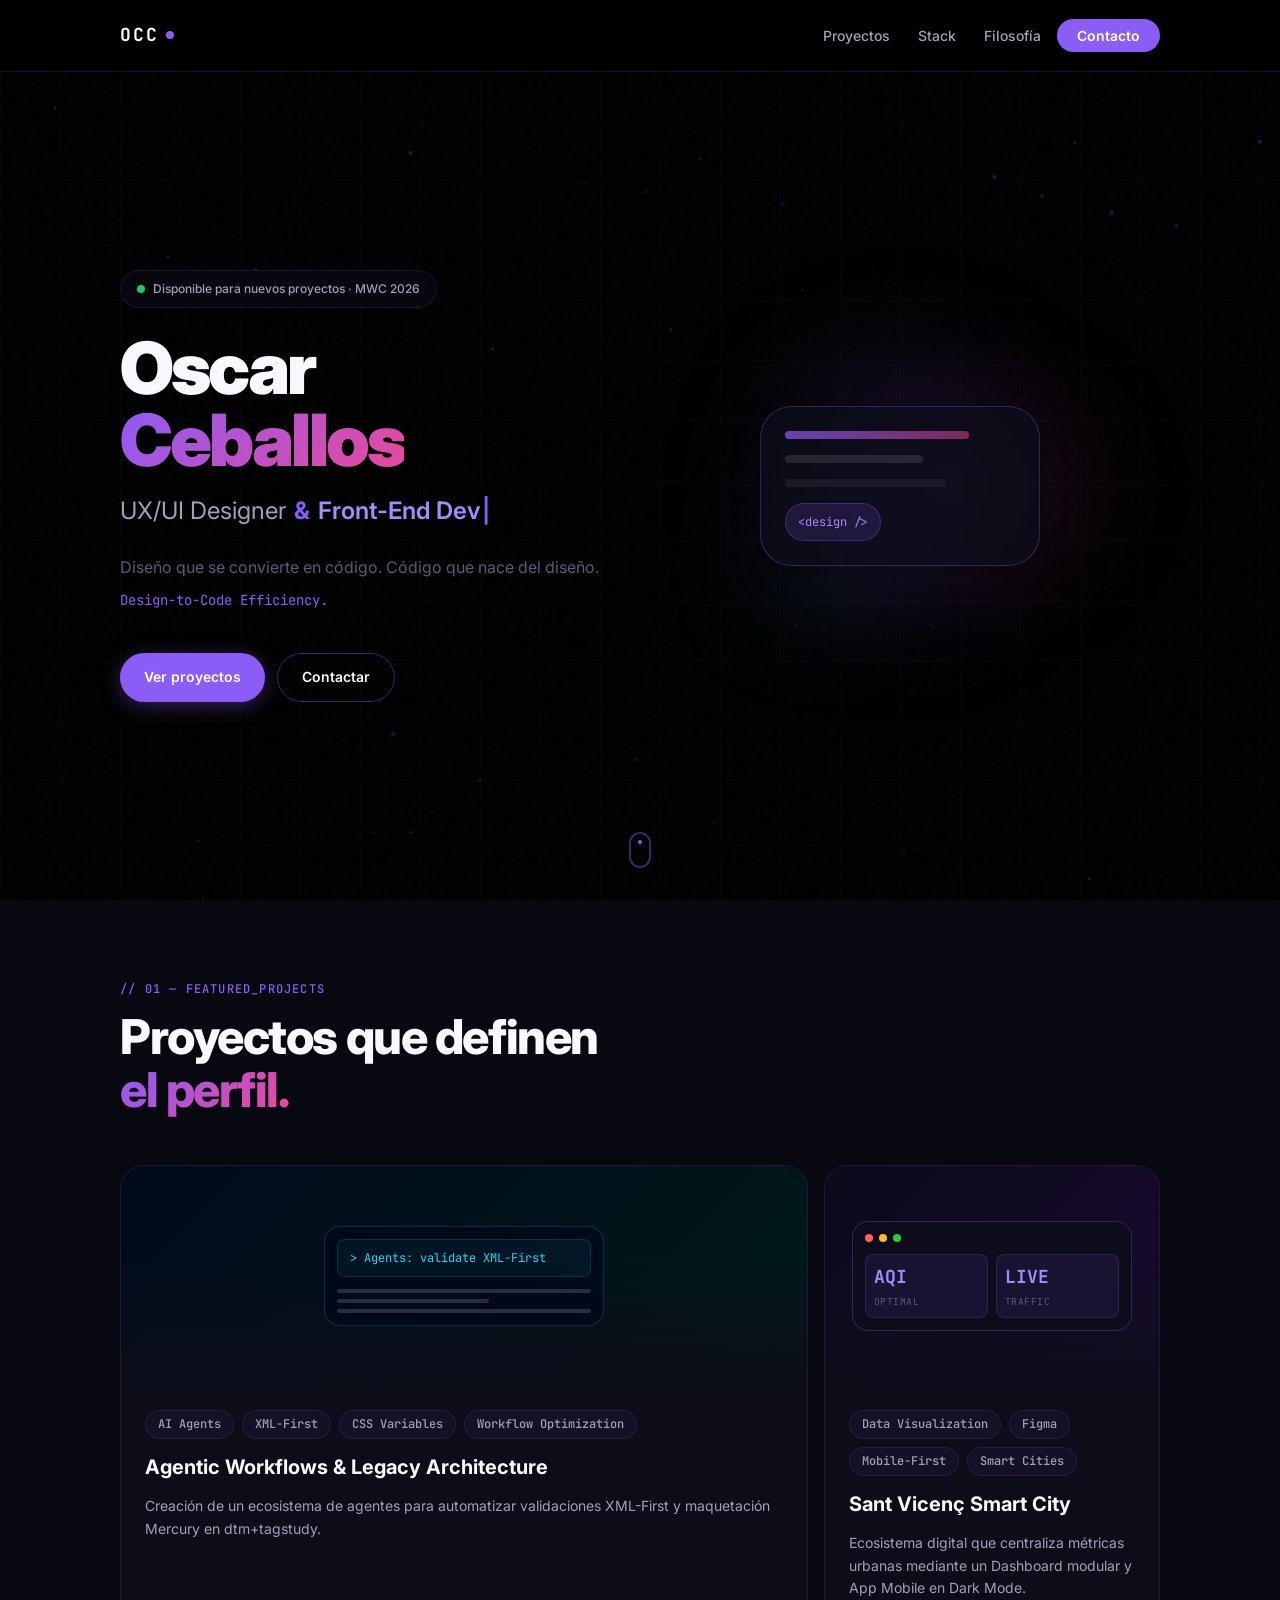
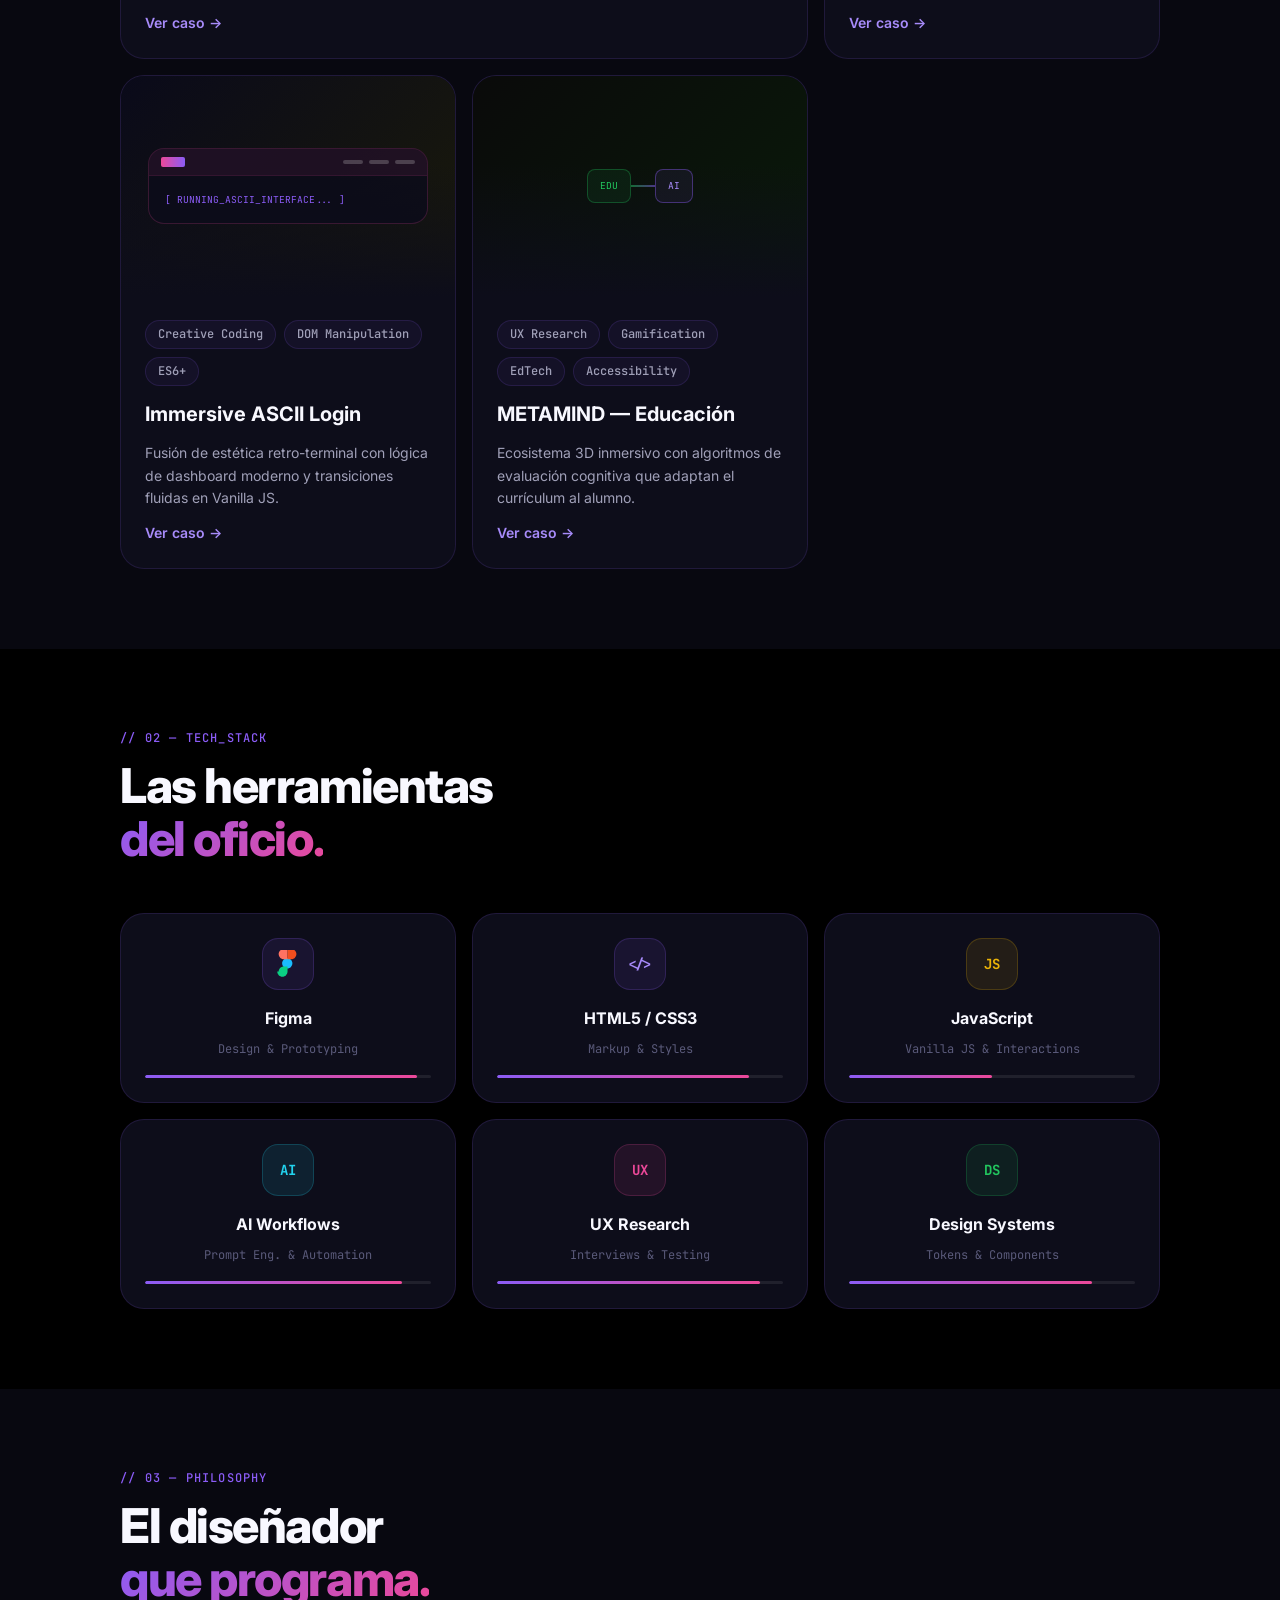
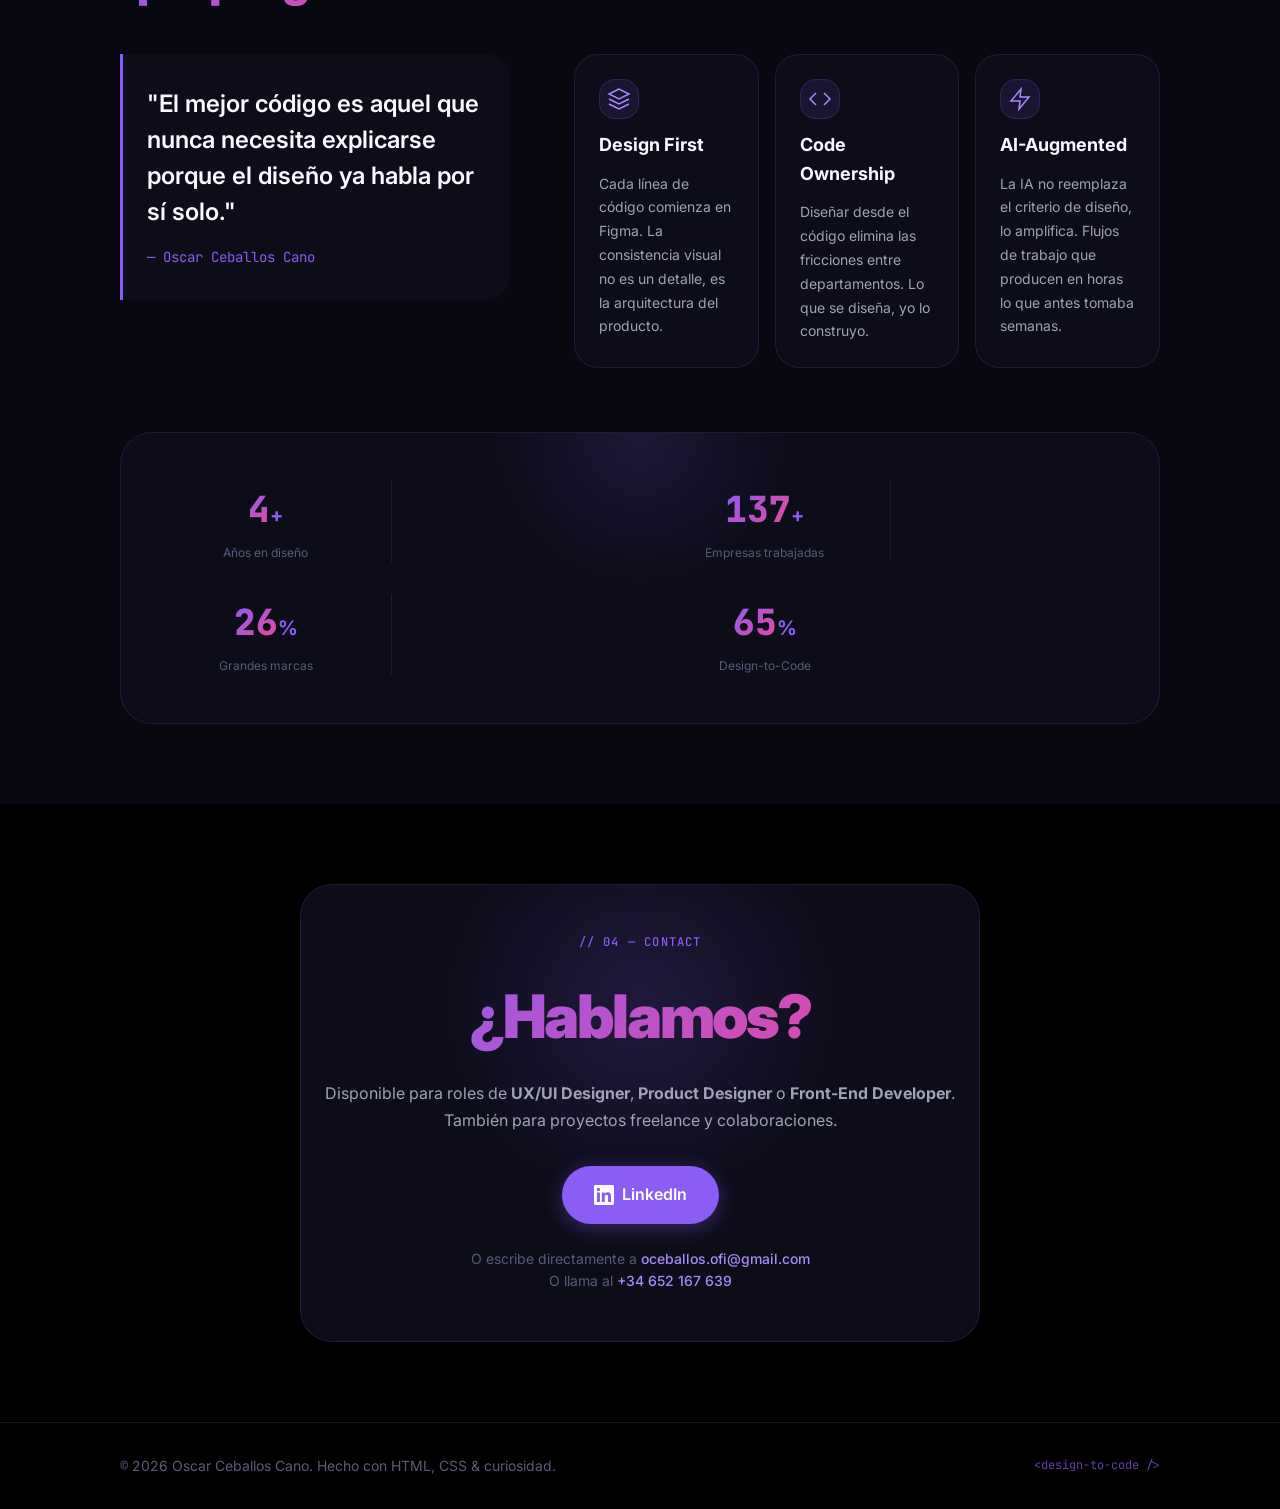
==== index.html @ 1c3834d4 "Add files via upload" ====
<!DOCTYPE html>
<html lang="es">

<head>
    <meta charset="UTF-8" />
    <meta name="viewport" content="width=device-width, initial-scale=1.0" />
    <title>Oscar Ceballos Cano — UX/UI Designer & Front-End Developer</title>
    <meta name="description"
        content="Portfolio profesional de Oscar Ceballos Cano. UX/UI Designer y Junior Front-End Developer especializado en Design-to-Code. Visible en el MWC 2026." />
    <meta name="author" content="Oscar Ceballos Cano" />
    <meta name="robots" content="index, follow" />

    <!-- Open Graph / LinkedIn -->
    <meta property="og:type" content="website" />
    <meta property="og:url" content="https://osceballos.github.io/" />
    <meta property="og:title" content="Oscar Ceballos Cano — UX/UI Designer & Front-End Developer" />
    <meta property="og:description"
        content="Diseñador que programa. Portfolio de proyectos en Smart City, interfaces y automatización con IA. Design-to-Code Efficiency." />
    <meta property="og:image" content="https://osceballos.github.io/og-image.png" />
    <meta property="og:locale" content="es_ES" />

    <!-- Twitter Card -->
    <meta name="twitter:card" content="summary_large_image" />
    <meta name="twitter:title" content="Oscar Ceballos Cano — UX/UI Designer & Front-End Developer" />
    <meta name="twitter:description"
        content="Diseñador que programa. Portfolio de proyectos en Smart City, interfaces y automatización con IA." />
    <meta name="twitter:image" content="https://osceballos.github.io/og-image.png" />

    <!-- Canonical -->
    <link rel="canonical" href="https://osceballos.github.io/" />

    <!-- Favicon SVG inline -->
    <link rel="icon"
        href="data:image/svg+xml,<svg xmlns='http://www.w3.org/2000/svg' viewBox='0 0 100 100'><rect width='100' height='100' rx='20' fill='%238B5CF6'/><text y='.9em' font-size='70' x='50%' dominant-baseline='middle' text-anchor='middle' fill='white'>O</text></svg>" />

    <!-- Google Fonts -->
    <link rel="preconnect" href="https://fonts.googleapis.com" />
    <link rel="preconnect" href="https://fonts.gstatic.com" crossorigin />
    <link
        href="https://fonts.googleapis.com/css2?family=Inter:wght@300;400;500;600;700;900&family=JetBrains+Mono:wght@400;500;700&display=swap"
        rel="stylesheet" />

    <link rel="stylesheet" href="style.css" />

    <!-- JSON-LD: Structured Data (Google Rich Results) -->
    <script type="application/ld+json">
    {
      "@context": "https://schema.org",
      "@type": "Person",
      "name": "Oscar Ceballos Cano",
      "jobTitle": "UX/UI Designer & Front-End Developer",
      "url": "https://osceballos.github.io/",
      "email": "oceballos.ofi@gmail.com",
      "telephone": "+34652167639",
      "sameAs": ["https://www.linkedin.com/in/oscar-ceballos-cano-ba11aa343"],
      "knowsAbout": ["UX Design", "UI Design", "Figma", "JavaScript", "CSS", "Design Systems", "AI Workflows"]
    }
    </script>
</head>

<body>

    <!-- Skip to content (WCAG 2.4.1) -->
    <a href="#projects" class="skip-link">Saltar al contenido principal</a>

    <!-- ═══════════════════════════════════════════════════════════ -->
    <!--  NAV                                                        -->
    <!-- ═══════════════════════════════════════════════════════════ -->
    <nav class="nav" role="navigation" aria-label="Navegación principal">
        <div class="container nav__container">
            <div class="nav__logo">
                <span class="nav__logo-text">OCC</span>
                <span class="nav__logo-dot" aria-hidden="true"></span>
            </div>
            <ul class="nav__links" role="list">
                <li><a href="#projects" class="nav__link">Proyectos</a></li>
                <li><a href="#stack" class="nav__link">Stack</a></li>
                <li><a href="#philosophy" class="nav__link">Filosofía</a></li>
                <li><a href="#contact" class="nav__link nav__link--cta" id="nav-contact-btn">Contacto</a></li>
            </ul>
            <button class="nav__menu-btn" id="nav-menu-btn" aria-label="Abrir menú" aria-expanded="false"
                aria-controls="mobile-nav">
                <span></span><span></span><span></span>
            </button>
        </div>
    </nav>

    <!-- Mobile Nav Overlay -->
    <div class="mobile-nav" id="mobile-nav" aria-hidden="true" role="menu" aria-label="Menú móvil">
        <ul class="mobile-nav__links" role="list">
            <li><a href="#projects" class="mobile-nav__link">Proyectos</a></li>
            <li><a href="#stack" class="mobile-nav__link">Stack</a></li>
            <li><a href="#philosophy" class="mobile-nav__link">Filosofía</a></li>
            <li><a href="#contact" class="mobile-nav__link">Contacto</a></li>
        </ul>
    </div>

    <main>
        <!-- ═══════════════════════════════════════════════════════════ -->
        <!--  HERO                                                       -->
        <!-- ═══════════════════════════════════════════════════════════ -->
        <section class="hero" id="hero" aria-label="Presentación">
            <div class="hero__noise" aria-hidden="true"></div>
            <div class="hero__grid-lines" aria-hidden="true"></div>

            <div class="container hero__container">
                <div class="hero__content">
                    <div class="hero__badge animate-fade-in">
                        <span class="hero__badge-dot" aria-hidden="true"></span>
                        <span>Disponible para nuevos proyectos · MWC 2026</span>
                    </div>

                    <h1 class="hero__name animate-slide-up">
                        Oscar<br />
                        <span class="hero__name-accent">Ceballos</span>
                    </h1>

                    <p class="hero__role animate-slide-up animate-delay-1">
                        <span class="hero__role-static">UX/UI Designer </span>
                        <span class="hero__role-separator" aria-hidden="true">&amp;</span>
                        <span class="hero__role-dynamic" id="typewriter" aria-live="polite">Front-End Developer</span>
                    </p>

                    <p class="hero__tagline animate-slide-up animate-delay-2">
                        Diseño que se convierte en código. Código que nace del diseño.<br />
                        <span class="hero__tagline-mono">Design-to-Code Efficiency.</span>
                    </p>

                    <div class="hero__actions animate-slide-up animate-delay-3">
                        <a href="#projects" class="btn btn--primary" id="hero-projects-btn">Ver proyectos</a>
                        <a href="#contact" class="btn btn--ghost" id="hero-contact-btn">Contactar</a>
                    </div>
                </div>

                <div class="hero__visual animate-fade-in animate-delay-2" aria-hidden="true">
                    <div class="hero__orb hero__orb--1"></div>
                    <div class="hero__orb hero__orb--2"></div>
                    <div class="hero__orb hero__orb--3"></div>
                    <div class="hero__card-preview">
                        <div class="hero__card-line hero__card-line--1"></div>
                        <div class="hero__card-line hero__card-line--2"></div>
                        <div class="hero__card-line hero__card-line--3"></div>
                        <div class="hero__card-chip">
                            <span class="mono">&lt;design /&gt;</span>
                        </div>
                    </div>
                </div>
            </div>

            <!-- Scroll indicator -->
            <a href="#projects" class="hero__scroll" aria-label="Ir a proyectos">
                <div class="hero__scroll-wheel"></div>
            </a>
        </section>

        <!-- ═══════════════════════════════════════════════════════════ -->
        <!--  PROJECTS — BENTO GRID                                      -->
        <!-- ═══════════════════════════════════════════════════════════ -->
        <section class="projects section" id="projects" aria-label="Proyectos destacados">
            <div class="container">
                <header class="section__header reveal">
                    <p class="section__label mono">// 01 — Featured_Projects</p>
                    <h2 class="section__title">Proyectos que definen<br /><span class="gradient-text">el perfil.</span>
                    </h2>
                </header>

                <div class="bento" role="list">

                    <!-- Card 1 — Agentic Workflows (FEATURED - WIDE) -->
                    <article class="bento__card bento__card--wide reveal" role="listitem"
                        aria-label="Proyecto Agentic Workflows & Legacy Architecture">
                        <div class="bento__card-img bento__card-img--ai" aria-hidden="true">
                            <div class="bento__card-glow"></div>
                            <div class="bento__card-overlay"></div>
                            <div class="bento__card-mockup ai-mockup">
                                <div class="ai-mockup__prompt">
                                    <span class="mono">&gt; Agents: validate XML-First</span>
                                </div>
                                <div class="ai-mockup__output">
                                    <div class="ai-mockup__line"></div>
                                    <div class="ai-mockup__line shorter"></div>
                                    <div class="ai-mockup__line"></div>
                                </div>
                            </div>
                        </div>
                        <div class="bento__card-body">
                            <div class="bento__card-tags">
                                <span class="tag">AI Agents</span>
                                <span class="tag">XML-First</span>
                                <span class="tag">CSS Variables</span>
                                <span class="tag">Workflow Optimization</span>
                            </div>
                            <h3 class="bento__card-title">Agentic Workflows & Legacy Architecture</h3>
                            <p class="bento__card-desc">Creación de un ecosistema de agentes para automatizar
                                validaciones XML-First y maquetación Mercury en dtm+tagstudy.</p>
                            <a href="#" class="bento__card-link" data-project="agentic-workflows"
                                aria-label="Ver caso de estudio Agentic Workflows">Ver caso →</a>
                        </div>
                    </article>

                    <!-- Card 2 — Sant Vicenç Smart City -->
                    <article class="bento__card reveal" role="listitem" aria-label="Proyecto Sant Vicenç Smart City">
                        <div class="bento__card-img bento__card-img--city" aria-hidden="true">
                            <div class="bento__card-glow"></div>
                            <div class="bento__card-overlay"></div>
                            <div class="bento__card-mockup city-mockup">
                                <div class="city-mockup__header"><span></span><span></span><span></span></div>
                                <div class="city-mockup__grid">
                                    <div class="city-mockup__stat"><span class="mono">AQI</span><small>Optimal</small>
                                    </div>
                                    <div class="city-mockup__stat"><span class="mono">LIVE</span><small>Traffic</small>
                                    </div>
                                </div>
                            </div>
                        </div>
                        <div class="bento__card-body">
                            <div class="bento__card-tags">
                                <span class="tag">Data Visualization</span>
                                <span class="tag">Figma</span>
                                <span class="tag">Mobile-First</span>
                                <span class="tag">Smart Cities</span>
                            </div>
                            <h3 class="bento__card-title">Sant Vicenç Smart City</h3>
                            <p class="bento__card-desc">Ecosistema digital que centraliza métricas urbanas mediante un
                                Dashboard modular y App Mobile en Dark Mode.</p>
                            <a href="#" class="bento__card-link" data-project="smart-city"
                                aria-label="Ver caso de estudio Smart City">Ver caso →</a>
                        </div>
                    </article>

                    <!-- Card 3 — Immersive ASCII Login -->
                    <article class="bento__card reveal" role="listitem"
                        aria-label="Proyecto Immersive ASCII Login & Dashboard">
                        <div class="bento__card-img bento__card-img--ui" aria-hidden="true">
                            <div class="bento__card-glow"></div>
                            <div class="bento__card-overlay"></div>
                            <div class="bento__card-mockup ui-mockup">
                                <div class="ui-mockup__nav">
                                    <div class="ui-mockup__logo"></div>
                                    <div class="ui-mockup__links"><span></span><span></span><span></span></div>
                                </div>
                                <div
                                    style="padding: 1rem; color: var(--accent); font-family: var(--font-mono); font-size: 0.6rem;">
                                    [ RUNNING_ASCII_INTERFACE... ]
                                </div>
                            </div>
                        </div>
                        <div class="bento__card-body">
                            <div class="bento__card-tags">
                                <span class="tag">Creative Coding</span>
                                <span class="tag">DOM Manipulation</span>
                                <span class="tag">ES6+</span>
                            </div>
                            <h3 class="bento__card-title">Immersive ASCII Login</h3>
                            <p class="bento__card-desc">Fusión de estética retro-terminal con lógica de dashboard
                                moderno y transiciones fluidas en Vanilla JS.</p>
                            <a href="#" class="bento__card-link" data-project="ascii-login"
                                aria-label="Ver caso de estudio ASCII Login">Ver caso →</a>
                        </div>
                    </article>

                    <!-- Card 4 — METAMIND -->
                    <article class="bento__card reveal" role="listitem" aria-label="Proyecto METAMIND - Meta-Educación">
                        <div class="bento__card-img bento__card-img--visual" aria-hidden="true">
                            <div class="bento__card-glow"></div>
                            <div class="bento__card-overlay"></div>
                            <div class="bento__card-mockup visual-mockup">
                                <div class="visual-mockup__node visual-mockup__node--1"><span class="mono">EDU</span>
                                </div>
                                <div class="visual-mockup__connector visual-mockup__connector--1"></div>
                                <div class="visual-mockup__node visual-mockup__node--2"><span class="mono">AI</span>
                                </div>
                            </div>
                        </div>
                        <div class="bento__card-body">
                            <div class="bento__card-tags">
                                <span class="tag">UX Research</span>
                                <span class="tag">Gamification</span>
                                <span class="tag">EdTech</span>
                                <span class="tag">Accessibility</span>
                            </div>
                            <h3 class="bento__card-title">METAMIND — Educación</h3>
                            <p class="bento__card-desc">Ecosistema 3D inmersivo con algoritmos de evaluación cognitiva
                                que adaptan el currículum al alumno.</p>
                            <a href="#" class="bento__card-link" data-project="metamind"
                                aria-label="Ver caso de estudio METAMIND">Ver caso →</a>
                        </div>
                    </article>
                </div>
                <!-- /bento -->
            </div>
        </section>

        <!-- ═══════════════════════════════════════════════════════════ -->
        <!--  TECH STACK                                                  -->
        <!-- ═══════════════════════════════════════════════════════════ -->
        <section class="stack section" id="stack" aria-label="Tecnologías">
            <div class="container">
                <header class="section__header reveal">
                    <p class="section__label mono">// 02 — Tech_Stack</p>
                    <h2 class="section__title">Las herramientas<br /><span class="gradient-text">del oficio.</span></h2>
                </header>

                <div class="stack__grid" role="list">

                    <div class="stack__item reveal" role="listitem" tabindex="0"
                        aria-label="Figma - Design & Prototyping">
                        <div class="stack__icon stack__icon--figma" aria-hidden="true">
                            <svg viewBox="0 0 38 57" fill="none" xmlns="http://www.w3.org/2000/svg">
                                <path
                                    d="M19 28.5C19 25.6174 20.1589 22.8525 22.2218 20.8076C24.2847 18.7627 27.0826 17.6143 30 17.6143C32.9174 17.6143 35.7153 18.7627 37.7782 20.8076C39.8411 22.8525 41 25.6174 41 28.5C41 31.3826 39.8411 34.1475 37.7782 36.1924C35.7153 38.2373 32.9174 39.3857 30 39.3857C27.0826 39.3857 24.2847 38.2373 22.2218 36.1924C20.1589 34.1475 19 31.3826 19 28.5Z"
                                    fill="#1ABCFE" transform="translate(-11, 0) scale(0.95)" />
                                <path
                                    d="M0 47.3857C0 44.5031 1.15893 41.7382 3.22183 39.6933C5.28473 37.6484 8.08262 36.5 11 36.5H19V47.3857C19 50.2683 17.8411 53.0332 15.7782 55.0781C13.7153 57.123 10.9174 58.2714 8 58.2714C5.08262 58.2714 2.28473 57.123 0.221827 55.0781C-1.84107 53.0332 -3 50.2683 -3 47.3857H0Z"
                                    fill="#0ACF83" transform="translate(0, -1) scale(0.95)" />
                                <path
                                    d="M0 9.88571C0 7.00311 1.15893 4.23819 3.22183 2.19329C5.28473 0.148388 8.08262 -1 11 -1H19V20.7714H11C8.08262 20.7714 5.28473 19.623 3.22183 17.5781C1.15893 15.5332 0 12.7683 0 9.88571Z"
                                    fill="#FF7262" transform="translate(0, -1) scale(0.95)" />
                                <path
                                    d="M19 -1H27C29.9174 -1 32.7153 0.148388 34.7782 2.19329C36.8411 4.23819 38 7.00311 38 9.88571C38 12.7683 36.8411 15.5332 34.7782 17.5781C32.7153 19.623 29.9174 20.7714 27 20.7714H19V-1Z"
                                    fill="#F24E1E" transform="translate(0, -1) scale(0.95)" />
                            </svg>
                        </div>
                        <h3 class="stack__name">Figma</h3>
                        <p class="stack__desc">Design & Prototyping</p>
                        <div class="stack__level" aria-label="Nivel experto">
                            <div class="stack__level-bar" style="--level: 95%"></div>
                        </div>
                    </div>

                    <div class="stack__item reveal" role="listitem" tabindex="0"
                        aria-label="HTML5 CSS3 - Markup & Styles">
                        <div class="stack__icon" aria-hidden="true">
                            <span class="stack__icon-text mono">&lt;/&gt;</span>
                        </div>
                        <h3 class="stack__name">HTML5 / CSS3</h3>
                        <p class="stack__desc">Markup & Styles</p>
                        <div class="stack__level" aria-label="Nivel avanzado">
                            <div class="stack__level-bar" style="--level: 88%"></div>
                        </div>
                    </div>

                    <div class="stack__item reveal" role="listitem" tabindex="0"
                        aria-label="JavaScript - Vanilla JS & Micro-interactions">
                        <div class="stack__icon stack__icon--js" aria-hidden="true">
                            <span class="stack__icon-text mono">JS</span>
                        </div>
                        <h3 class="stack__name">JavaScript</h3>
                        <p class="stack__desc">Vanilla JS & Interactions</p>
                        <div class="stack__level" aria-label="Nivel intermedio">
                            <div class="stack__level-bar" style="--level: 50%"></div>
                        </div>
                    </div>

                    <div class="stack__item reveal" role="listitem" tabindex="0"
                        aria-label="AI Workflows - Prompt Engineering y Automatización">
                        <div class="stack__icon stack__icon--ai" aria-hidden="true">
                            <span class="stack__icon-text mono">AI</span>
                        </div>
                        <h3 class="stack__name">AI Workflows</h3>
                        <p class="stack__desc">Prompt Eng. & Automation</p>
                        <div class="stack__level" aria-label="Nivel avanzado">
                            <div class="stack__level-bar" style="--level: 90%"></div>
                        </div>
                    </div>

                    <div class="stack__item reveal" role="listitem" tabindex="0"
                        aria-label="UX Research - User Interviews y Testing">
                        <div class="stack__icon stack__icon--ux" aria-hidden="true">
                            <span class="stack__icon-text mono">UX</span>
                        </div>
                        <h3 class="stack__name">UX Research</h3>
                        <p class="stack__desc">Interviews & Testing</p>
                        <div class="stack__level" aria-label="Nivel experto">
                            <div class="stack__level-bar" style="--level: 92%"></div>
                        </div>
                    </div>

                    <div class="stack__item reveal" role="listitem" tabindex="0"
                        aria-label="Design Systems - Tokens y Componentes">
                        <div class="stack__icon stack__icon--ds" aria-hidden="true">
                            <span class="stack__icon-text mono">DS</span>
                        </div>
                        <h3 class="stack__name">Design Systems</h3>
                        <p class="stack__desc">Tokens & Components</p>
                        <div class="stack__level" aria-label="Nivel avanzado">
                            <div class="stack__level-bar" style="--level: 85%"></div>
                        </div>
                    </div>

                </div><!-- /stack__grid -->
            </div>
        </section>

        <!-- ═══════════════════════════════════════════════════════════ -->
        <!--  PHILOSOPHY                                                  -->
        <!-- ═══════════════════════════════════════════════════════════ -->
        <section class="philosophy section" id="philosophy" aria-label="Experiencia y filosofía">
            <div class="container">
                <header class="section__header reveal">
                    <p class="section__label mono">// 03 — Philosophy</p>
                    <h2 class="section__title">El diseñador<br /><span class="gradient-text">que programa.</span></h2>
                </header>

                <div class="philosophy__grid">

                    <blockquote class="philosophy__quote reveal">
                        <p>"El mejor código es aquel que nunca necesita explicarse porque el diseño ya habla por sí
                            solo."</p>
                        <footer class="philosophy__quote-author">— Oscar Ceballos Cano</footer>
                    </blockquote>

                    <div class="philosophy__cards">

                        <div class="philosophy__card reveal">
                            <div class="philosophy__card-icon" aria-hidden="true">
                                <svg width="24" height="24" viewBox="0 0 24 24" fill="none" stroke="currentColor"
                                    stroke-width="1.5">
                                    <path d="M12 2L2 7l10 5 10-5-10-5zM2 17l10 5 10-5M2 12l10 5 10-5" />
                                </svg>
                            </div>
                            <h3 class="philosophy__card-title">Design First</h3>
                            <p class="philosophy__card-text">Cada línea de código comienza en Figma. La consistencia
                                visual no es un detalle, es la arquitectura del producto.</p>
                        </div>

                        <div class="philosophy__card reveal">
                            <div class="philosophy__card-icon" aria-hidden="true">
                                <svg width="24" height="24" viewBox="0 0 24 24" fill="none" stroke="currentColor"
                                    stroke-width="1.5">
                                    <polyline points="16 18 22 12 16 6" />
                                    <polyline points="8 6 2 12 8 18" />
                                </svg>
                            </div>
                            <h3 class="philosophy__card-title">Code Ownership</h3>
                            <p class="philosophy__card-text">Diseñar desde el código elimina las fricciones entre
                                departamentos. Lo que se diseña, yo lo construyo.</p>
                        </div>

                        <div class="philosophy__card reveal">
                            <div class="philosophy__card-icon" aria-hidden="true">
                                <svg width="24" height="24" viewBox="0 0 24 24" fill="none" stroke="currentColor"
                                    stroke-width="1.5">
                                    <path d="M13 2L3 14h9l-1 8 10-12h-9l1-8z" />
                                </svg>
                            </div>
                            <h3 class="philosophy__card-title">AI-Augmented</h3>
                            <p class="philosophy__card-text">La IA no reemplaza el criterio de diseño, lo amplifica.
                                Flujos de trabajo que producen en horas lo que antes tomaba semanas.</p>
                        </div>

                    </div><!-- /philosophy__cards -->

                </div><!-- /philosophy__grid -->

                <!-- Stats bar -->
                <div class="stats reveal" aria-label="Estadísticas profesionales">
                    <div class="stats__item">
                        <span class="stats__number mono" data-target="6">0</span><span class="stats__suffix">+</span>
                        <p class="stats__label">Años en diseño</p>
                    </div>
                    <div class="stats__divider" aria-hidden="true"></div>
                    <div class="stats__item">
                        <span class="stats__number mono" data-target="210">0</span><span class="stats__suffix">+</span>
                        <p class="stats__label">Empresas trabajadas</p>
                    </div>
                    <div class="stats__divider" aria-hidden="true"></div>
                    <div class="stats__item">
                        <span class="stats__number mono" data-target="40">0</span><span class="stats__suffix">%</span>
                        <p class="stats__label">Grandes marcas</p>
                    </div>
                    <div class="stats__divider" aria-hidden="true"></div>
                    <div class="stats__item">
                        <span class="stats__number mono" data-target="100">0</span><span class="stats__suffix">%</span>
                        <p class="stats__label">Design-to-Code</p>
                    </div>
                </div>

            </div>
        </section>

        <!-- ═══════════════════════════════════════════════════════════ -->
        <!--  CONTACT                                                     -->
        <!-- ═══════════════════════════════════════════════════════════ -->
        <section class="contact section" id="contact" aria-label="Sección de contacto">
            <div class="container">
                <div class="contact__inner reveal">
                    <p class="section__label mono">// 04 — Contact</p>
                    <h2 class="contact__title">¿Hablamos?</h2>
                    <p class="contact__subtitle">Disponible para roles de <strong>UX/UI Designer</strong>,
                        <strong>Product Designer</strong> o <strong>Front-End Developer</strong>. También para proyectos
                        freelance y colaboraciones.
                    </p>

                    <div class="contact__actions">
                        <a href="https://www.linkedin.com/in/oscar-ceballos-cano-ba11aa343" target="_blank"
                            rel="noopener noreferrer" class="btn btn--primary btn--lg" id="contact-linkedin-btn"
                            aria-label="Ver perfil de LinkedIn de Oscar Ceballos">
                            <svg width="20" height="20" viewBox="0 0 24 24" fill="currentColor" aria-hidden="true">
                                <path
                                    d="M20.447 20.452h-3.554v-5.569c0-1.328-.027-3.037-1.852-3.037-1.853 0-2.136 1.445-2.136 2.939v5.667H9.351V9h3.414v1.561h.046c.477-.9 1.637-1.85 3.37-1.85 3.601 0 4.267 2.37 4.267 5.455v6.286zM5.337 7.433a2.062 2.062 0 01-2.063-2.065 2.064 2.064 0 112.063 2.065zm1.782 13.019H3.555V9h3.564v11.452zM22.225 0H1.771C.792 0 0 .774 0 1.729v20.542C0 23.227.792 24 1.771 24h20.451C23.2 24 24 23.227 24 22.271V1.729C24 .774 23.2 0 22.222 0h.003z" />
                            </svg>
                            LinkedIn
                        </a>
                    </div>

                    <p class="contact__email">
                        O escribe directamente a <a href="mailto:oceballos.ofi@gmail.com" class="contact__email-link"
                            id="contact-email-link">oceballos.ofi@gmail.com</a>
                    </p>
                    <p class="contact__email">
                        O llama al <a href="tel:+34652167639" class="contact__email-link" id="contact-phone-link">+34
                            652 167 639</a>
                    </p>
                </div>
            </div>
        </section>
    </main>

    <!-- ═══════════════════════════════════════════════════════════ -->
    <!--  FOOTER                                                      -->
    <!-- ═══════════════════════════════════════════════════════════ -->
    <footer class="footer" role="contentinfo">
        <div class="container">
            <div class="footer__inner">
                <p class="footer__copy">
                    <span class="mono">©</span> 2026 Oscar Ceballos Cano. Hecho con HTML, CSS &amp; curiosidad.
                </p>
                <p class="footer__tech mono">&lt;design-to-code /&gt;</p>
            </div>
        </div>
    </footer>

    <!-- Project Modal Overlay -->
    <div id="project-modal" class="modal" aria-hidden="true" role="dialog" aria-modal="true"
        aria-labelledby="modal-panel-title">
        <div class="modal__overlay" id="modal-overlay"></div>
        <div class="modal__panel">
            <button class="modal__close" id="modal-close" aria-label="Cerrar detalle">
                <svg viewBox="0 0 24 24" width="24" height="24" stroke="currentColor" stroke-width="2" fill="none"
                    stroke-linecap="round" stroke-linejoin="round">
                    <line x1="18" y1="6" x2="6" y2="18"></line>
                    <line x1="6" y1="6" x2="18" y2="18"></line>
                </svg>
            </button>
            <div class="modal__content" id="modal-content">
                <!-- Data injected via JS -->
            </div>
        </div>
    </div>

    <script src="main.js"></script>
</body>

</html>
---- style.css ----
/* ═══════════════════════════════════════════════════════
   Oscar Ceballos Cano — Portfolio MWC 2026
   style.css | Premium Dark · Bento Grid · Mobile-First
   ═══════════════════════════════════════════════════════ */

/* ── Accessibility: Skip Navigation Link (WCAG 2.4.1) ── */
.skip-link {
    position: absolute;
    top: -9999px;
    left: 1rem;
    z-index: 9999;
    padding: .75rem 1.5rem;
    background: var(--accent);
    color: #fff;
    border-radius: 0 0 var(--r-sm) var(--r-sm);
    font-weight: 600;
    text-decoration: none;
    transition: top 0.2s ease
}

.skip-link:focus {
    top: 0;
    outline: 3px solid #fff;
    outline-offset: 2px
}

/* ── Animation: Blinking cursor (used in gallery terminal mockup) ── */
@keyframes blink {

    0%,
    100% {
        opacity: 1
    }

    50% {
        opacity: 0
    }
}

/* ─── Design Tokens ─── */
:root {
    --bg: #000000;
    --bg-2: #080810;
    --surface: #0d0d1a;
    --surface-2: #111128;
    --border: rgba(139, 92, 246, .15);
    --border-hover: rgba(139, 92, 246, .4);

    --accent: #8B5CF6;
    --accent-light: #A78BFA;
    --accent-dark: #7C3AED;
    --accent-glow: rgba(139, 92, 246, .25);

    --text-primary: #F8F8FF;
    --text-secondary: #A0A0B8;
    --text-muted: #5A5A7A;

    --grad-purple: linear-gradient(135deg, #8B5CF6 0%, #EC4899 100%);
    --grad-card: linear-gradient(160deg, rgba(139, 92, 246, .08) 0%, rgba(236, 72, 153, .04) 100%);

    --font-sans: 'Inter', system-ui, sans-serif;
    --font-mono: 'JetBrains Mono', 'Fira Code', monospace;

    --r-sm: .5rem;
    --r-md: 1rem;
    --r-lg: 1.5rem;
    --r-xl: 2rem;
    --r-full: 9999px;

    --shadow-card: 0 4px 24px rgba(0, 0, 0, .5), 0 1px 2px rgba(139, 92, 246, .08);
    --shadow-card-hover: 0 8px 48px rgba(0, 0, 0, .7), 0 0 24px rgba(139, 92, 246, .2);
    --shadow-glow: 0 0 40px rgba(139, 92, 246, .3);

    --ease: 300ms cubic-bezier(.4, 0, .2, 1);
    --spring: 400ms cubic-bezier(.34, 1.56, .64, 1);

    --nav-h: 72px;
    --max-w: 1200px;
    --pad: 1.25rem;
}

/* ─── Reset ─── */
*,
*::before,
*::after {
    box-sizing: border-box;
    margin: 0;
    padding: 0
}

html {
    scroll-behavior: smooth;
    scroll-padding-top: var(--nav-h);
    -webkit-text-size-adjust: 100%
}

body {
    font-family: var(--font-sans);
    background: var(--bg);
    color: var(--text-primary);
    line-height: 1.6;
    overflow-x: hidden;
    -webkit-font-smoothing: antialiased
}

img,
svg {
    display: block;
    max-width: 100%
}

a {
    color: inherit;
    text-decoration: none
}

ul {
    list-style: none
}

button {
    font-family: inherit;
    cursor: pointer;
    border: none;
    background: none
}

:focus-visible {
    outline: 2px solid var(--accent);
    outline-offset: 3px;
    border-radius: var(--r-sm)
}

/* ─── Utils ─── */
.mono {
    font-family: var(--font-mono)
}

.gradient-text {
    background: var(--grad-purple);
    -webkit-background-clip: text;
    -webkit-text-fill-color: transparent;
    background-clip: text
}

.container {
    width: 100%;
    max-width: var(--max-w);
    margin-inline: auto;
    padding-inline: var(--pad)
}

.section {
    padding-block: 5rem
}

/* ─── Keyframes ─── */
@keyframes fadeIn {
    from {
        opacity: 0
    }

    to {
        opacity: 1
    }
}

@keyframes slideUp {
    from {
        opacity: 0;
        transform: translateY(32px)
    }

    to {
        opacity: 1;
        transform: translateY(0)
    }
}

@keyframes float {

    0%,
    100% {
        transform: translateY(0)
    }

    50% {
        transform: translateY(-12px)
    }
}

@keyframes pulse-green {

    0%,
    100% {
        box-shadow: 0 0 0 0 rgba(34, 197, 94, .7)
    }

    50% {
        box-shadow: 0 0 0 6px rgba(34, 197, 94, 0)
    }
}

@keyframes blink {

    0%,
    100% {
        opacity: 1
    }

    50% {
        opacity: 0
    }
}

@keyframes scroll-wheel {
    0% {
        transform: translateY(0);
        opacity: 1
    }

    100% {
        transform: translateY(12px);
        opacity: 0
    }
}

/* Reveal base */
.reveal {
    opacity: 0;
    transform: translateY(40px);
    transition: opacity .5s ease, transform .5s ease
}

.reveal.is-visible {
    opacity: 1;
    transform: translateY(0)
}

.reveal.is-visible:nth-child(2) {
    transition-delay: .08s
}

.reveal.is-visible:nth-child(3) {
    transition-delay: .16s
}

.reveal.is-visible:nth-child(4) {
    transition-delay: .24s
}

/* Hero anims */
.animate-fade-in {
    animation: fadeIn .8s ease both
}

.animate-slide-up {
    animation: slideUp .8s ease both
}

.animate-delay-1 {
    animation-delay: .15s
}

.animate-delay-2 {
    animation-delay: .3s
}

.animate-delay-3 {
    animation-delay: .45s
}

/* ═══════════════════════════════════════════════════════
   NAV
   ═══════════════════════════════════════════════════════ */
.nav {
    position: fixed;
    inset: 0 0 auto;
    z-index: 100;
    height: var(--nav-h);
    background: rgba(0, 0, 0, .7);
    backdrop-filter: blur(20px);
    -webkit-backdrop-filter: blur(20px);
    border-bottom: 1px solid var(--border);
    transition: background var(--ease), border-color var(--ease);
    display: block
}

.nav__container {
    display: flex;
    align-items: center;
    justify-content: space-between;
    height: 100%;
    margin-inline: auto;
    width: 100%;
    max-width: var(--max-w);
    padding-inline: var(--pad)
}

.nav.scrolled {
    background: rgba(0, 0, 0, .92);
    border-bottom-color: rgba(139, 92, 246, .3)
}

.nav__logo {
    display: flex;
    align-items: center;
    gap: .5rem
}

.nav__logo-text {
    font-family: var(--font-mono);
    font-weight: 700;
    font-size: 1.125rem;
    letter-spacing: .1em
}

.nav__logo-dot {
    width: 8px;
    height: 8px;
    border-radius: 50%;
    background: var(--accent);
    animation: pulse-green 2s infinite
}

.nav__links {
    display: none;
    gap: .25rem;
    align-items: center
}

.nav__link {
    padding: .5rem .75rem;
    font-size: .875rem;
    font-weight: 500;
    color: var(--text-secondary);
    border-radius: var(--r-sm);
    transition: color var(--ease), background var(--ease)
}

.nav__link:hover {
    color: var(--text-primary);
    background: rgba(139, 92, 246, .1)
}

.nav__link--cta {
    background: var(--accent);
    color: #fff !important;
    padding: .5rem 1.25rem;
    border-radius: var(--r-full);
    font-weight: 600
}

.nav__link--cta:hover {
    background: var(--accent-light);
    transform: translateY(-1px);
    box-shadow: var(--shadow-glow)
}

.nav__menu-btn {
    display: flex;
    flex-direction: column;
    gap: 5px;
    padding: .5rem;
    border-radius: var(--r-sm)
}

.nav__menu-btn span {
    display: block;
    width: 24px;
    height: 2px;
    background: var(--text-primary);
    border-radius: 2px;
    transition: transform var(--ease), opacity var(--ease);
    transform-origin: center
}

.nav__menu-btn.is-open span:nth-child(1) {
    transform: translateY(7px) rotate(45deg)
}

.nav__menu-btn.is-open span:nth-child(2) {
    opacity: 0
}

.nav__menu-btn.is-open span:nth-child(3) {
    transform: translateY(-7px) rotate(-45deg)
}

.mobile-nav {
    position: fixed;
    inset: 0;
    z-index: 90;
    display: flex;
    flex-direction: column;
    align-items: center;
    justify-content: center;
    background: rgba(0, 0, 0, .97);
    backdrop-filter: blur(20px);
    opacity: 0;
    pointer-events: none;
    transition: opacity var(--ease)
}

.mobile-nav.is-open {
    opacity: 1;
    pointer-events: all
}

.mobile-nav__links {
    display: flex;
    flex-direction: column;
    align-items: center;
    gap: 2rem
}

.mobile-nav__link {
    font-size: 2rem;
    font-weight: 700;
    color: var(--text-secondary);
    transition: color var(--ease), transform var(--spring)
}

.mobile-nav__link:hover {
    color: var(--accent-light);
    transform: scale(1.05)
}

/* ═══════════════════════════════════════════════════════
   HERO
   ═══════════════════════════════════════════════════════ */
.hero {
    position: relative;
    min-height: 100dvh;
    display: flex;
    flex-direction: column;
    overflow: hidden
}

.hero::before {
    content: '';
    height: var(--nav-h);
    flex-shrink: 0;
}

.hero__noise {
    position: absolute;
    inset: 0;
    background-image: url("data:image/svg+xml,%3Csvg viewBox='0 0 200 200' xmlns='http://www.w3.org/2000/svg'%3E%3Cfilter id='n'%3E%3CfeTurbulence type='fractalNoise' baseFrequency='.9' numOctaves='4' stitchTiles='stitch'/%3E%3CfeColorMatrix type='saturate' values='0'/%3E%3C/filter%3E%3Crect width='100%25' height='100%25' filter='url(%23n)' opacity='.04'/%3E%3C/svg%3E");
    opacity: .4;
    pointer-events: none
}

.hero__grid-lines {
    position: absolute;
    inset: 0;
    background-image: linear-gradient(to right, rgba(139, 92, 246, .04) 1px, transparent 1px), linear-gradient(to bottom, rgba(139, 92, 246, .04) 1px, transparent 1px);
    background-size: 60px 60px;
    pointer-events: none
}

.hero__container {
    display: grid;
    grid-template-columns: 1fr;
    align-items: center;
    margin-block: auto;
    width: 100%;
    max-width: var(--max-w);
    /* Explicitly match container logic */
    margin-inline: auto;
    padding-inline: var(--pad);
    z-index: 2;
    position: relative
}

.hero__content {
    position: relative;
    padding-block: 2rem;
    max-width: 640px;
    margin-inline: auto;
    text-align: center
}

.hero__badge {
    display: inline-flex;
    align-items: center;
    gap: .5rem;
    padding: .5rem 1rem;
    border: 1px solid var(--border);
    border-radius: var(--r-full);
    font-size: .75rem;
    font-weight: 500;
    color: var(--text-secondary);
    background: rgba(139, 92, 246, .05);
    margin-bottom: 1.5rem;
    backdrop-filter: blur(10px)
}

.hero__badge-dot {
    width: 8px;
    height: 8px;
    border-radius: 50%;
    background: #22C55E;
    animation: pulse-green 1.5s ease-in-out infinite
}

.hero__name {
    font-size: clamp(3rem, 12vw, 4.5rem);
    font-weight: 900;
    line-height: 1;
    letter-spacing: -.04em;
    margin-bottom: 1rem
}

.hero__name-accent {
    background: var(--grad-purple);
    -webkit-background-clip: text;
    -webkit-text-fill-color: transparent;
    background-clip: text
}

.hero__role {
    font-size: clamp(1.25rem, 4vw, 1.5rem);
    font-weight: 400;
    color: var(--text-secondary);
    margin-bottom: 1.5rem;
    display: flex;
    align-items: center;
    justify-content: center;
    gap: .5rem;
    flex-wrap: wrap
}

.hero__role-separator {
    color: var(--accent);
    font-weight: 700
}

.hero__role-dynamic {
    color: var(--accent-light);
    font-weight: 600
}

.hero__role-dynamic::after {
    content: '|';
    animation: blink 1s step-end infinite;
    color: var(--accent);
    margin-left: 2px
}

.hero__tagline {
    font-size: 1rem;
    color: var(--text-muted);
    margin-bottom: 2.5rem;
    line-height: 1.7
}

.hero__tagline-mono {
    font-family: var(--font-mono);
    font-size: .875rem;
    color: var(--accent);
    display: inline-block;
    margin-top: .5rem
}

.hero__actions {
    display: flex;
    gap: .75rem;
    justify-content: center;
    flex-wrap: wrap
}

.hero__visual {
    display: none
}

.hero__scroll {
    position: absolute;
    bottom: 2rem;
    left: 50%;
    transform: translateX(-50%);
    display: flex;
    flex-direction: column;
    align-items: center;
    z-index: 2
}

.hero__scroll-wheel {
    width: 22px;
    height: 36px;
    border: 2px solid rgba(139, 92, 246, .4);
    border-radius: 11px;
    position: relative
}

.hero__scroll-wheel::after {
    content: '';
    position: absolute;
    top: 6px;
    left: 50%;
    transform: translateX(-50%);
    width: 4px;
    height: 4px;
    border-radius: 50%;
    background: var(--accent);
    animation: scroll-wheel 1.5s ease infinite
}

/* ═══════════════════════════════════════════════════════
   BUTTONS
   ═══════════════════════════════════════════════════════ */
.btn {
    display: inline-flex;
    align-items: center;
    gap: .5rem;
    padding: .75rem 1.5rem;
    border-radius: var(--r-full);
    font-size: .875rem;
    font-weight: 600;
    transition: all var(--ease);
    position: relative;
    white-space: nowrap
}

.btn--primary {
    background: var(--accent);
    color: #fff;
    box-shadow: 0 4px 20px rgba(139, 92, 246, .35)
}

.btn--primary:hover {
    background: var(--accent-light);
    transform: translateY(-2px);
    box-shadow: 0 8px 32px rgba(139, 92, 246, .5)
}

.btn--ghost {
    border: 1px solid var(--border-hover);
    color: var(--text-primary)
}

.btn--ghost:hover {
    border-color: var(--accent);
    background: rgba(139, 92, 246, .08);
    transform: translateY(-2px)
}

.btn--lg {
    padding: 1rem 2rem;
    font-size: 1rem
}

/* ═══════════════════════════════════════════════════════
   SECTION HEADERS
   ═══════════════════════════════════════════════════════ */
.section__header {
    margin-bottom: 3rem
}

.section__label {
    font-size: .75rem;
    font-weight: 500;
    color: var(--accent);
    letter-spacing: .1em;
    text-transform: uppercase;
    margin-bottom: .75rem
}

.section__title {
    font-size: clamp(1.875rem, 6vw, 3rem);
    font-weight: 800;
    line-height: 1.1;
    letter-spacing: -.03em
}

/* ═══════════════════════════════════════════════════════
   PROJECTS — BENTO GRID
   ═══════════════════════════════════════════════════════ */
.projects {
    background: var(--bg-2)
}

.bento {
    display: grid;
    grid-template-columns: 1fr;
    gap: 1rem
}

.bento__card {
    position: relative;
    border-radius: var(--r-lg);
    border: 1px solid var(--border);
    background: var(--surface);
    overflow: hidden;
    display: grid;
    grid-template-rows: auto 1fr;
    transition: border-color var(--ease), box-shadow var(--ease), transform var(--ease);
    will-change: transform
}

.bento__card:hover {
    border-color: var(--border-hover);
    box-shadow: var(--shadow-card-hover);
    transform: translateY(-4px)
}

.bento__card-img {
    position: relative;
    height: 200px;
    overflow: hidden;
    background: var(--surface-2);
    display: flex;
    align-items: center;
    justify-content: center
}

.bento__card-img--city {
    background: linear-gradient(135deg, #0a0a1a, #1a0a2e)
}

.bento__card-img--ui {
    background: linear-gradient(135deg, #0a0a1a, #1a1a0a)
}

.bento__card-img--ai {
    background: linear-gradient(135deg, #000a1a, #001a1a)
}

.bento__card-img--visual {
    background: linear-gradient(135deg, #0a0a0a, #0a1a0a)
}

.bento__card-glow {
    position: absolute;
    inset: 0;
    opacity: 0;
    transition: opacity .5s ease
}

.bento__card:hover .bento__card-glow {
    opacity: 1
}

.bento__card-img--city .bento__card-glow {
    background: radial-gradient(ellipse at 50% 50%, rgba(139, 92, 246, .3), transparent 70%)
}

.bento__card-img--ui .bento__card-glow {
    background: radial-gradient(ellipse at 50% 50%, rgba(236, 72, 153, .25), transparent 70%)
}

.bento__card-img--ai .bento__card-glow {
    background: radial-gradient(ellipse at 50% 50%, rgba(34, 211, 238, .2), transparent 70%)
}

.bento__card-img--visual .bento__card-glow {
    background: radial-gradient(ellipse at 50% 50%, rgba(34, 197, 94, .2), transparent 70%)
}

.bento__card-overlay {
    position: absolute;
    inset: 0;
    background: linear-gradient(to top, var(--surface) 0%, transparent 60%)
}

.bento__card-body {
    padding: 1.5rem;
    display: flex;
    flex-direction: column;
    gap: .75rem
}

.bento__card-tags {
    display: flex;
    flex-wrap: wrap;
    gap: .5rem
}

.tag {
    padding: .25rem .75rem;
    border: 1px solid var(--border);
    border-radius: var(--r-full);
    font-size: .75rem;
    font-weight: 500;
    color: var(--text-secondary);
    background: rgba(139, 92, 246, .06);
    font-family: var(--font-mono);
    position: relative;
    z-index: 20
}

.bento__card-title {
    font-size: 1.25rem;
    font-weight: 700
}

.bento__card-desc {
    font-size: .875rem;
    color: var(--text-secondary);
    line-height: 1.6;
    flex: 1
}

.bento__card-link {
    font-size: .875rem;
    font-weight: 600;
    color: var(--accent-light);
    display: inline-flex;
    align-items: center;
    gap: .25rem;
    transition: gap var(--ease), color var(--ease);
    align-self: flex-start;
    position: relative
}

/* Fitts's Law: expand click target to the full card */
.bento__card-link::before {
    content: '';
    position: absolute;
    inset: 0;
    z-index: 10
}

.bento__card:hover .bento__card-link {
    color: #fff;
    gap: .5rem
}

.bento__card-link:hover {
    color: #fff;
    gap: .5rem
}

/* ── Card Mockups ── */
.bento__card-mockup {
    position: relative;
    z-index: 20;
    width: 85%;
    max-width: 280px
}

/* City */
.city-mockup {
    background: rgba(13, 13, 26, .9);
    border: 1px solid rgba(139, 92, 246, .3);
    border-radius: var(--r-md);
    padding: .75rem;
    font-family: var(--font-mono)
}

.city-mockup__header {
    display: flex;
    gap: 6px;
    margin-bottom: .75rem
}

.city-mockup__header span {
    width: 8px;
    height: 8px;
    border-radius: 50%
}

.city-mockup__header span:first-child {
    background: #ff5f57
}

.city-mockup__header span:nth-child(2) {
    background: #febc2e
}

.city-mockup__header span:last-child {
    background: #28c840
}

.city-mockup__grid {
    display: grid;
    grid-template-columns: 1fr 1fr;
    gap: .5rem
}

.city-mockup__stat {
    background: rgba(139, 92, 246, .1);
    border: 1px solid rgba(139, 92, 246, .2);
    border-radius: var(--r-sm);
    padding: .5rem;
    display: flex;
    flex-direction: column;
    gap: 2px
}

.city-mockup__stat span {
    font-size: 1.125rem;
    font-weight: 700;
    color: var(--accent-light)
}

.city-mockup__stat small {
    font-size: .6rem;
    color: var(--text-muted);
    text-transform: uppercase;
    letter-spacing: .05em
}

.city-mockup__chart {
    grid-column: 1/-1;
    background: rgba(139, 92, 246, .05);
    border: 1px solid rgba(139, 92, 246, .15);
    border-radius: var(--r-sm);
    padding: .5rem
}

.city-mockup__chart svg {
    width: 100%;
    height: 32px
}

/* UI */
.ui-mockup {
    background: rgba(13, 13, 26, .9);
    border: 1px solid rgba(236, 72, 153, .2);
    border-radius: var(--r-md);
    overflow: hidden
}

.ui-mockup__nav {
    display: flex;
    align-items: center;
    justify-content: space-between;
    padding: .5rem .75rem;
    background: rgba(236, 72, 153, .08);
    border-bottom: 1px solid rgba(236, 72, 153, .1)
}

.ui-mockup__logo {
    width: 24px;
    height: 10px;
    background: linear-gradient(90deg, #EC4899, #8B5CF6);
    border-radius: 2px
}

.ui-mockup__links {
    display: flex;
    gap: 6px
}

.ui-mockup__links span {
    width: 20px;
    height: 4px;
    background: rgba(255, 255, 255, .2);
    border-radius: 2px
}

.ui-mockup__hero {
    padding: 1rem .75rem
}

.ui-mockup__text {
    display: flex;
    flex-direction: column;
    gap: 4px;
    margin-bottom: .75rem
}

.ui-mockup__text span {
    height: 6px;
    background: rgba(255, 255, 255, .3);
    border-radius: 2px
}

.ui-mockup__text span:first-child {
    width: 80%
}

.ui-mockup__text span:nth-child(2) {
    width: 65%
}

.ui-mockup__text .shorter {
    width: 50%;
    background: rgba(255, 255, 255, .15)
}

.ui-mockup__btn {
    width: 60px;
    height: 16px;
    background: #EC4899;
    border-radius: var(--r-full)
}

/* AI */
.ai-mockup {
    background: rgba(0, 10, 26, .95);
    border: 1px solid rgba(34, 211, 238, .2);
    border-radius: var(--r-md);
    padding: .75rem;
    width: 90%
}

.ai-mockup__prompt {
    background: rgba(34, 211, 238, .06);
    border: 1px solid rgba(34, 211, 238, .15);
    border-radius: var(--r-sm);
    padding: .5rem .75rem;
    font-size: .75rem;
    color: #22D3EE;
    margin-bottom: .75rem
}

.ai-mockup__output {
    display: flex;
    flex-direction: column;
    gap: 6px
}

.ai-mockup__line {
    height: 4px;
    background: rgba(255, 255, 255, .15);
    border-radius: 2px
}

.ai-mockup__line.shorter {
    width: 60%
}

/* Visual */
.visual-mockup {
    display: flex;
    align-items: center;
    justify-content: center;
    padding: 1rem;
    width: 100%
}

.visual-mockup__node {
    padding: .5rem .75rem;
    border: 1px solid rgba(34, 197, 94, .3);
    border-radius: var(--r-sm);
    font-size: .6rem;
    color: #22C55E;
    background: rgba(34, 197, 94, .08);
    text-align: center
}

.visual-mockup__node--2 {
    border-color: rgba(139, 92, 246, .4);
    color: var(--accent-light);
    background: rgba(139, 92, 246, .08)
}

.visual-mockup__node--3 {
    border-color: rgba(251, 191, 36, .3);
    color: #FBBF24;
    background: rgba(251, 191, 36, .08)
}

.visual-mockup__connector {
    width: 24px;
    height: 2px;
    background: linear-gradient(90deg, rgba(34, 197, 94, .5), rgba(139, 92, 246, .5))
}

.visual-mockup__connector--2 {
    background: linear-gradient(90deg, rgba(139, 92, 246, .5), rgba(251, 191, 36, .5))
}

/* ═══════════════════════════════════════════════════════
   TECH STACK
   ═══════════════════════════════════════════════════════ */
.stack {
    background: var(--bg)
}

.stack__grid {
    display: grid;
    grid-template-columns: 1fr 1fr;
    gap: 1rem
}

.stack__item {
    position: relative;
    padding: 1.5rem;
    border: 1px solid var(--border);
    border-radius: var(--r-lg);
    background: var(--surface);
    display: flex;
    flex-direction: column;
    align-items: center;
    text-align: center;
    gap: .5rem;
    cursor: default;
    transition: border-color var(--ease), background var(--ease), transform var(--spring);
    overflow: hidden
}

.stack__item::before {
    content: '';
    position: absolute;
    inset: 0;
    background: var(--grad-card);
    opacity: 0;
    transition: opacity var(--ease)
}

.stack__item:hover,
.stack__item:focus {
    border-color: var(--border-hover);
    transform: translateY(-4px) scale(1.02)
}

.stack__item:hover::before,
.stack__item:focus::before {
    opacity: 1
}

.stack__icon {
    width: 52px;
    height: 52px;
    border-radius: var(--r-md);
    background: rgba(139, 92, 246, .1);
    border: 1px solid rgba(139, 92, 246, .2);
    display: flex;
    align-items: center;
    justify-content: center;
    margin-bottom: .5rem;
    transition: background var(--ease), box-shadow var(--ease)
}

.stack__item:hover .stack__icon {
    background: rgba(139, 92, 246, .2);
    box-shadow: 0 0 20px rgba(139, 92, 246, .3)
}

.stack__icon svg {
    width: 28px;
    height: 28px
}

.stack__icon-text {
    font-size: .875rem;
    font-weight: 700;
    color: var(--accent-light)
}

.stack__icon--js {
    background: rgba(234, 179, 8, .1);
    border-color: rgba(234, 179, 8, .2)
}

.stack__icon--js .stack__icon-text {
    color: #EAB308
}

.stack__item:hover .stack__icon--js {
    background: rgba(234, 179, 8, .2);
    box-shadow: 0 0 20px rgba(234, 179, 8, .2)
}

.stack__icon--ai {
    background: rgba(34, 211, 238, .1);
    border-color: rgba(34, 211, 238, .2)
}

.stack__icon--ai .stack__icon-text {
    color: #22D3EE
}

.stack__item:hover .stack__icon--ai {
    background: rgba(34, 211, 238, .2);
    box-shadow: 0 0 20px rgba(34, 211, 238, .2)
}

.stack__icon--ux {
    background: rgba(236, 72, 153, .1);
    border-color: rgba(236, 72, 153, .2)
}

.stack__icon--ux .stack__icon-text {
    color: #EC4899
}

.stack__item:hover .stack__icon--ux {
    background: rgba(236, 72, 153, .2);
    box-shadow: 0 0 20px rgba(236, 72, 153, .2)
}

.stack__icon--ds {
    background: rgba(34, 197, 94, .1);
    border-color: rgba(34, 197, 94, .2)
}

.stack__icon--ds .stack__icon-text {
    color: #22C55E
}

.stack__item:hover .stack__icon--ds {
    background: rgba(34, 197, 94, .2);
    box-shadow: 0 0 20px rgba(34, 197, 94, .2)
}

.stack__name {
    font-size: 1rem;
    font-weight: 700;
    position: relative
}

.stack__desc {
    font-size: .75rem;
    color: var(--text-muted);
    font-family: var(--font-mono);
    position: relative
}

.stack__level {
    width: 100%;
    height: 3px;
    background: rgba(255, 255, 255, .08);
    border-radius: var(--r-full);
    margin-top: .5rem;
    overflow: hidden;
    position: relative
}

.stack__level-bar {
    height: 100%;
    width: 0;
    background: var(--grad-purple);
    border-radius: var(--r-full);
    transition: width 1.2s cubic-bezier(.4, 0, .2, 1) .3s
}

.stack__item.is-visible .stack__level-bar {
    width: var(--level)
}

/* ═══════════════════════════════════════════════════════
   PHILOSOPHY
   ═══════════════════════════════════════════════════════ */
.philosophy {
    background: var(--bg-2)
}

.philosophy__grid {
    display: grid;
    grid-template-columns: 1fr;
    gap: 2.5rem;
    align-items: start
}

.philosophy__quote {
    padding: 2rem 1.5rem;
    border-left: 3px solid var(--accent);
    background: var(--surface);
    border-radius: 0 var(--r-lg) var(--r-lg) 0;
    font-style: normal
}

.philosophy__quote p {
    font-size: clamp(1.125rem, 3vw, 1.5rem);
    font-weight: 600;
    line-height: 1.5;
    margin-bottom: 1rem
}

.philosophy__quote-author {
    font-size: .875rem;
    font-family: var(--font-mono);
    color: var(--accent)
}

.philosophy__cards {
    display: grid;
    grid-template-columns: 1fr;
    gap: 1rem
}

.philosophy__card {
    padding: 1.5rem;
    border: 1px solid var(--border);
    border-radius: var(--r-lg);
    background: var(--surface);
    display: flex;
    flex-direction: column;
    gap: .75rem;
    transition: border-color var(--ease), transform var(--ease)
}

.philosophy__card:hover {
    border-color: var(--border-hover);
    transform: translateY(-2px)
}

.philosophy__card-icon {
    width: 40px;
    height: 40px;
    border-radius: var(--r-md);
    background: rgba(139, 92, 246, .1);
    border: 1px solid rgba(139, 92, 246, .2);
    display: flex;
    align-items: center;
    justify-content: center;
    color: var(--accent-light)
}

.philosophy__card-title {
    font-size: 1.125rem;
    font-weight: 700
}

.philosophy__card-text {
    font-size: .875rem;
    color: var(--text-secondary);
    line-height: 1.7
}

/* Stats */
.stats {
    display: grid;
    grid-template-columns: 1fr 1fr;
    gap: 0;
    border: 1px solid var(--border);
    border-radius: var(--r-xl);
    background: var(--surface);
    padding: 2rem 1rem;
    margin-top: 4rem;
    position: relative;
    overflow: hidden
}

.stats::before {
    content: '';
    position: absolute;
    top: -50%;
    left: 50%;
    transform: translateX(-50%);
    width: 300px;
    height: 300px;
    background: radial-gradient(circle, rgba(139, 92, 246, .12), transparent 70%);
    pointer-events: none
}

.stats__item {
    text-align: center;
    padding: 1rem .5rem
}

.stats__number {
    font-size: clamp(1.875rem, 6vw, 2.25rem);
    font-weight: 900;
    background: var(--grad-purple);
    -webkit-background-clip: text;
    -webkit-text-fill-color: transparent;
    background-clip: text
}

.stats__suffix {
    font-size: 1.25rem;
    font-weight: 700;
    color: var(--accent)
}

.stats__label {
    font-size: .75rem;
    color: var(--text-muted);
    margin-top: .25rem
}

.stats__divider {
    width: 1px;
    background: var(--border);
    align-self: stretch;
    margin-block: 1rem;
    display: none
}

/* ═══════════════════════════════════════════════════════
   CONTACT
   ═══════════════════════════════════════════════════════ */
.contact {
    background: var(--bg)
}

.contact__inner {
    text-align: center;
    max-width: 680px;
    margin-inline: auto;
    padding: 3rem 1.5rem;
    border: 1px solid var(--border);
    border-radius: var(--r-xl);
    background: var(--surface);
    position: relative;
    overflow: hidden
}

.contact__inner::before {
    content: '';
    position: absolute;
    top: -80px;
    left: 50%;
    transform: translateX(-50%);
    width: 400px;
    height: 400px;
    background: radial-gradient(circle, rgba(139, 92, 246, .15), transparent 70%);
    pointer-events: none
}

.contact__title {
    font-size: clamp(2.25rem, 8vw, 3.75rem);
    font-weight: 900;
    letter-spacing: -.04em;
    margin-block: 1rem;
    background: var(--grad-purple);
    -webkit-background-clip: text;
    -webkit-text-fill-color: transparent;
    background-clip: text;
    position: relative
}

.contact__subtitle {
    font-size: 1rem;
    color: var(--text-secondary);
    line-height: 1.7;
    margin-bottom: 2rem;
    position: relative
}

.contact__actions {
    display: flex;
    gap: 1rem;
    justify-content: center;
    flex-wrap: wrap;
    margin-bottom: 1.5rem;
    position: relative
}

.contact__email {
    font-size: .875rem;
    color: var(--text-muted);
    position: relative
}

.contact__email-link {
    color: var(--accent-light);
    font-weight: 500;
    transition: color var(--ease)
}

.contact__email-link:hover {
    color: #fff
}

/* ═══════════════════════════════════════════════════════
   FOOTER
   ═══════════════════════════════════════════════════════ */
.footer {
    padding-block: 2rem;
    border-top: 1px solid var(--border)
}

.footer__inner {
    display: flex;
    flex-direction: column;
    align-items: center;
    gap: .5rem;
    text-align: center
}

.footer__copy {
    font-size: .875rem;
    color: var(--text-muted)
}

.footer__tech {
    font-size: .75rem;
    color: var(--accent);
    opacity: .7
}

/* ═══════════════════════════════════════════════════════
   MODAL / SIDE-PANEL
   ═══════════════════════════════════════════════════════ */
.modal {
    position: fixed;
    inset: 0;
    z-index: 2000;
    display: flex;
    justify-content: flex-end;
    visibility: hidden;
    pointer-events: none;
    transition: visibility .4s
}

.modal.is-open {
    visibility: visible;
    pointer-events: auto
}

.modal__overlay {
    position: absolute;
    inset: 0;
    background: rgba(0, 0, 0, 0.8);
    backdrop-filter: blur(8px);
    opacity: 0;
    transition: opacity .4s ease-out
}

.modal.is-open .modal__overlay {
    opacity: 1
}

.modal__panel {
    position: relative;
    width: 100%;
    max-width: 800px;
    height: 100%;
    background: var(--bg);
    border-left: 1px solid var(--border);
    transform: translateX(100%);
    transition: transform .5s cubic-bezier(0.16, 1, 0.3, 1);
    display: flex;
    flex-direction: column;
    overflow-y: auto;
    scrollbar-width: thin;
    scrollbar-color: var(--border) transparent
}

.modal.is-open .modal__panel {
    transform: translateX(0)
}

.modal__close {
    position: sticky;
    top: 1.5rem;
    right: 1.5rem;
    align-self: flex-end;
    z-index: 10;
    background: var(--card-bg);
    border: 1px solid var(--border);
    color: var(--text);
    width: 40px;
    height: 40px;
    border-radius: 50%;
    display: flex;
    align-items: center;
    justify-content: center;
    cursor: pointer;
    transition: all .3s ease;
    margin-right: 1.5rem
}

.modal__close:hover {
    background: var(--accent);
    border-color: var(--accent);
    transform: rotate(90deg)
}

.modal__content {
    padding: 4rem 1.5rem;
    flex: 1
}

@media(min-width: 768px) {
    .modal__content {
        padding: 6rem var(--pad)
    }
}

/* Modal Content Styling */
.modal__header {
    margin-bottom: 3rem
}

.modal__title {
    font-size: clamp(2rem, 5vw, 3rem);
    line-height: 1.1;
    margin-bottom: 1.5rem;
    font-weight: 700
}

.modal__tags {
    display: flex;
    flex-wrap: wrap;
    gap: .75rem
}

.modal__grid {
    display: grid;
    gap: 3rem
}

@media(min-width: 1024px) {
    .modal__grid {
        grid-template-columns: 3fr 2fr;
        align-items: start
    }
}

.modal__section-title {
    font-family: var(--font-mono);
    color: var(--accent);
    font-size: .75rem;
    text-transform: uppercase;
    letter-spacing: .1em;
    margin-bottom: 1rem;
    display: block
}

.modal__text {
    font-size: 1.125rem;
    line-height: 1.6;
    color: var(--text-muted);
    margin-bottom: 2rem
}

.modal__text strong {
    color: var(--text)
}

.modal__sidebar {
    background: rgba(255, 255, 255, 0.03);
    padding: 2rem;
    border-radius: 1rem;
    border: 1px solid var(--border)
}

.modal__sidebar-item {
    margin-bottom: 2rem
}

.modal__sidebar-item:last-child {
    margin-bottom: 0
}

body.modal-open {
    overflow: hidden
}

/* ── Code-Driven Modal — Hero Graphic Container ── */
.modal__hero-graphic {
    width: 100%;
    padding: 3rem 2rem;
    background: var(--surface-2);
    border: 1px solid var(--border);
    border-radius: var(--r-md);
    display: flex;
    justify-content: center;
    align-items: center;
    margin-bottom: 2rem;
    overflow: hidden
}

.modal__hero-graphic>* {
    transform: scale(1.4);
    transform-origin: center center
}

/* ── Immersive Modal — 2-column body grid ── */
.modal__body-grid {
    display: grid;
    gap: 2rem;
    margin-bottom: 3rem
}

@media(min-width: 1024px) {
    .modal__body-grid {
        grid-template-columns: 2fr 1fr;
        align-items: start
    }
}

.modal__section {
    margin-bottom: 2rem
}

.modal__section:last-child {
    margin-bottom: 0
}

/* ── Immersive Modal — Gallery ── */
.modal__gallery-section {
    margin-top: 2.5rem;
    padding-top: 2rem;
    border-top: 1px solid var(--border)
}

.modal__gallery-section>.modal__section-title {
    display: block;
    margin-bottom: 1.25rem
}

.modal__gallery {
    display: grid;
    grid-template-columns: 1fr 1fr;
    gap: 1rem
}

/* ── Gallery Mockup — Base glassmorphism ── */
.gallery-mockup {
    background: rgba(13, 13, 26, .9);
    border: 1px solid var(--border);
    border-radius: var(--r-md);
    padding: 1rem;
    overflow: hidden;
    transition: border-color var(--ease), transform var(--ease)
}

.gallery-mockup:hover {
    border-color: var(--border-hover);
    transform: translateY(-2px)
}

/* Shared window chrome (traffic lights + filename) */
.gm-header {
    display: flex;
    align-items: center;
    gap: 5px;
    margin-bottom: .75rem
}

.gm-dot {
    width: 8px;
    height: 8px;
    border-radius: 50%;
    flex-shrink: 0
}

.gm-filename {
    font-family: var(--font-mono);
    font-size: .65rem;
    color: var(--text-muted);
    margin-left: .5rem
}

/* Code snippet */
.gallery-mockup--code .gm-code {
    font-family: var(--font-mono);
    font-size: .7rem;
    line-height: 1.8;
    display: flex;
    flex-direction: column;
    gap: 2px
}

.gm-kw {
    color: #EC4899
}

.gm-fn {
    color: #22D3EE
}

.gm-str {
    color: #86EFAC
}

.gm-comment {
    color: var(--text-muted)
}

/* Terminal */
.gallery-mockup--terminal .gm-terminal-body {
    font-family: var(--font-mono);
    font-size: .7rem;
    line-height: 1.8
}

.gm-tline {
    color: var(--text-secondary)
}

.gm-prompt {
    color: #8B5CF6;
    margin-right: .35rem
}

.gm-ok {
    color: #22C55E
}

.gm-cursor {
    animation: blink 1s step-end infinite;
    color: #8B5CF6
}

/* Chart bars */
.gallery-mockup--chart .gm-chart-title {
    font-family: var(--font-mono);
    font-size: .65rem;
    color: var(--text-muted);
    margin-bottom: .75rem
}

.gm-bars {
    display: flex;
    flex-direction: column;
    gap: .5rem
}

.gm-bar-row {
    display: grid;
    grid-template-columns: 50px 1fr 28px;
    align-items: center;
    gap: .4rem
}

.gm-bar-label {
    font-family: var(--font-mono);
    font-size: .6rem;
    color: var(--text-secondary)
}

.gm-bar-track {
    height: 6px;
    background: rgba(255, 255, 255, .06);
    border-radius: 3px;
    overflow: hidden
}

.gm-bar-fill {
    height: 100%;
    border-radius: 3px
}

.gm-bar-val {
    font-family: var(--font-mono);
    font-size: .55rem;
    color: var(--text-muted);
    text-align: right
}

/* Mobile wireframe */
.gallery-mockup--wireframe {
    display: flex;
    justify-content: center;
    align-items: center;
    padding: 1.5rem
}

.gm-phone {
    width: 80px;
    background: rgba(139, 92, 246, .08);
    border: 1.5px solid rgba(139, 92, 246, .35);
    border-radius: 10px;
    overflow: hidden;
    padding: .35rem
}

.gm-phone-notch {
    width: 24px;
    height: 5px;
    background: rgba(255, 255, 255, .15);
    border-radius: 3px;
    margin: 0 auto .35rem
}

.gm-phone-screen {
    display: flex;
    flex-direction: column;
    gap: .3rem
}

.gm-wf-card {
    height: 22px;
    background: rgba(139, 92, 246, .12);
    border: 1px solid rgba(139, 92, 246, .2);
    border-radius: 4px
}

/* ASCII art */
.gallery-mockup--ascii {
    display: flex;
    justify-content: center;
    align-items: center;
    padding: .5rem
}

.gm-ascii {
    font-family: var(--font-mono);
    font-size: .55rem;
    color: var(--accent-light);
    line-height: 1.4;
    white-space: pre;
    text-shadow: 0 0 8px rgba(139, 92, 246, .5)
}

/* Login form */
.gallery-mockup--form {
    display: flex;
    flex-direction: column;
    gap: .35rem
}

.gm-form-label {
    font-family: var(--font-mono);
    font-size: .65rem;
    color: var(--text-muted)
}

.gm-form-input {
    border: 1px solid rgba(236, 72, 153, .3);
    border-radius: var(--r-sm);
    padding: .4rem .6rem;
    font-family: var(--font-mono);
    font-size: .7rem;
    color: var(--text-primary);
    background: rgba(236, 72, 153, .05);
    display: flex;
    align-items: center;
    gap: 2px
}

.gm-form-btn {
    margin-top: .5rem;
    background: #EC4899;
    color: #fff;
    font-family: var(--font-mono);
    font-size: .65rem;
    font-weight: 700;
    letter-spacing: .05em;
    padding: .4rem .75rem;
    border-radius: var(--r-full);
    text-align: center
}

/* Stats grid */
.gallery-mockup--stats {
    display: grid;
    grid-template-columns: 1fr 1fr;
    gap: .5rem
}

.gm-stat-item {
    text-align: center;
    padding: .5rem;
    background: rgba(255, 255, 255, .03);
    border-radius: var(--r-sm);
    border: 1px solid var(--border)
}

.gm-stat-val {
    font-size: 1rem;
    font-weight: 700;
    font-family: var(--font-mono)
}

.gm-stat-label {
    font-size: .6rem;
    color: var(--text-muted);
    margin-top: .1rem
}

/* Node graph */
.gallery-mockup--graph {
    display: flex;
    align-items: center;
    justify-content: center
}


/* ═══════════════════════════════════════════════════════
   RESPONSIVE ≥ 768px
   ═══════════════════════════════════════════════════════ */
@media(min-width:768px) {
    :root {
        --pad: 2rem
    }

    .nav {
        padding-inline: 0
    }

    .nav__links {
        display: flex
    }

    .nav__menu-btn {
        display: none
    }

    .hero__container {
        grid-template-columns: 1fr 1fr;
        text-align: left
    }

    .hero__content {
        text-align: left;
        margin-inline: 0;
        padding-inline: 0
    }

    .hero__badge,
    .hero__role,
    .hero__actions {
        justify-content: flex-start
    }

    .hero__visual {
        display: flex;
        align-items: center;
        justify-content: center;
        position: relative;
        height: 100%
    }

    .hero__orb {
        position: absolute;
        border-radius: 50%;
        filter: blur(60px)
    }

    .hero__orb--1 {
        width: 300px;
        height: 300px;
        background: radial-gradient(circle, rgba(139, 92, 246, .35), transparent 70%);
        top: 50%;
        left: 50%;
        transform: translate(-50%, -50%);
        animation: float 6s ease-in-out infinite
    }

    .hero__orb--2 {
        width: 200px;
        height: 200px;
        background: radial-gradient(circle, rgba(236, 72, 153, .2), transparent 70%);
        top: 30%;
        right: 10%;
        animation: float 8s ease-in-out infinite reverse
    }

    .hero__orb--3 {
        width: 150px;
        height: 150px;
        background: radial-gradient(circle, rgba(34, 211, 238, .15), transparent 70%);
        bottom: 20%;
        left: 20%;
        animation: float 7s ease-in-out 2s infinite
    }

    .hero__card-preview {
        position: relative;
        z-index: 2;
        width: 280px;
        padding: 1.5rem;
        background: rgba(13, 13, 26, .8);
        backdrop-filter: blur(20px);
        border: 1px solid rgba(139, 92, 246, .3);
        border-radius: var(--r-xl);
        box-shadow: var(--shadow-card);
        display: flex;
        flex-direction: column;
        gap: 1rem;
        animation: float 5s ease-in-out infinite
    }

    .hero__card-line {
        height: 8px;
        border-radius: var(--r-full);
        background: rgba(255, 255, 255, .1)
    }

    .hero__card-line--1 {
        width: 80%;
        background: linear-gradient(90deg, rgba(139, 92, 246, .7), rgba(236, 72, 153, .5))
    }

    .hero__card-line--2 {
        width: 60%
    }

    .hero__card-line--3 {
        width: 70%;
        background: rgba(255, 255, 255, .06)
    }

    .hero__card-chip {
        align-self: flex-start;
        padding: .5rem .75rem;
        background: rgba(139, 92, 246, .15);
        border: 1px solid rgba(139, 92, 246, .3);
        border-radius: var(--r-full);
        font-size: .75rem;
        color: var(--accent-light)
    }

    .bento {
        grid-template-columns: repeat(2, 1fr)
    }

    .bento__card--wide {
        grid-column: 1/-1
    }

    .bento__card-img {
        height: 220px
    }

    .stack__grid {
        grid-template-columns: repeat(3, 1fr)
    }

    .philosophy__cards {
        grid-template-columns: repeat(3, 1fr)
    }

    .stats {
        grid-template-columns: repeat(4, 1fr);
        padding-inline: 1.25rem
    }

    .stats__divider {
        display: block
    }

    .footer__inner {
        flex-direction: row;
        justify-content: space-between
    }
}

/* ═══════════════════════════════════════════════════════
   RESPONSIVE ≥ 1024px
   ═══════════════════════════════════════════════════════ */
@media(min-width:1024px) {
    :root {
        --pad: 5rem
    }

    .nav {
        padding-inline: 0
    }

    .bento {
        grid-template-columns: repeat(3, 1fr)
    }

    .bento__card--wide {
        grid-column: 1/3
    }

    .bento__card--tall {
        grid-row: 1/3;
        grid-column: 3
    }

    .philosophy__grid {
        grid-template-columns: 2fr 3fr;
        gap: 4rem
    }
}

/* ═══════════════════════════════════════════════════════
   Reduced Motion
   ═══════════════════════════════════════════════════════ */
@media(prefers-reduced-motion:reduce) {

    *,
    *::before,
    *::after {
        animation-duration: .01ms !important;
        animation-iteration-count: 1 !important;
        transition-duration: .01ms !important
    }

    .reveal {
        opacity: 1;
        transform: none
    }
}
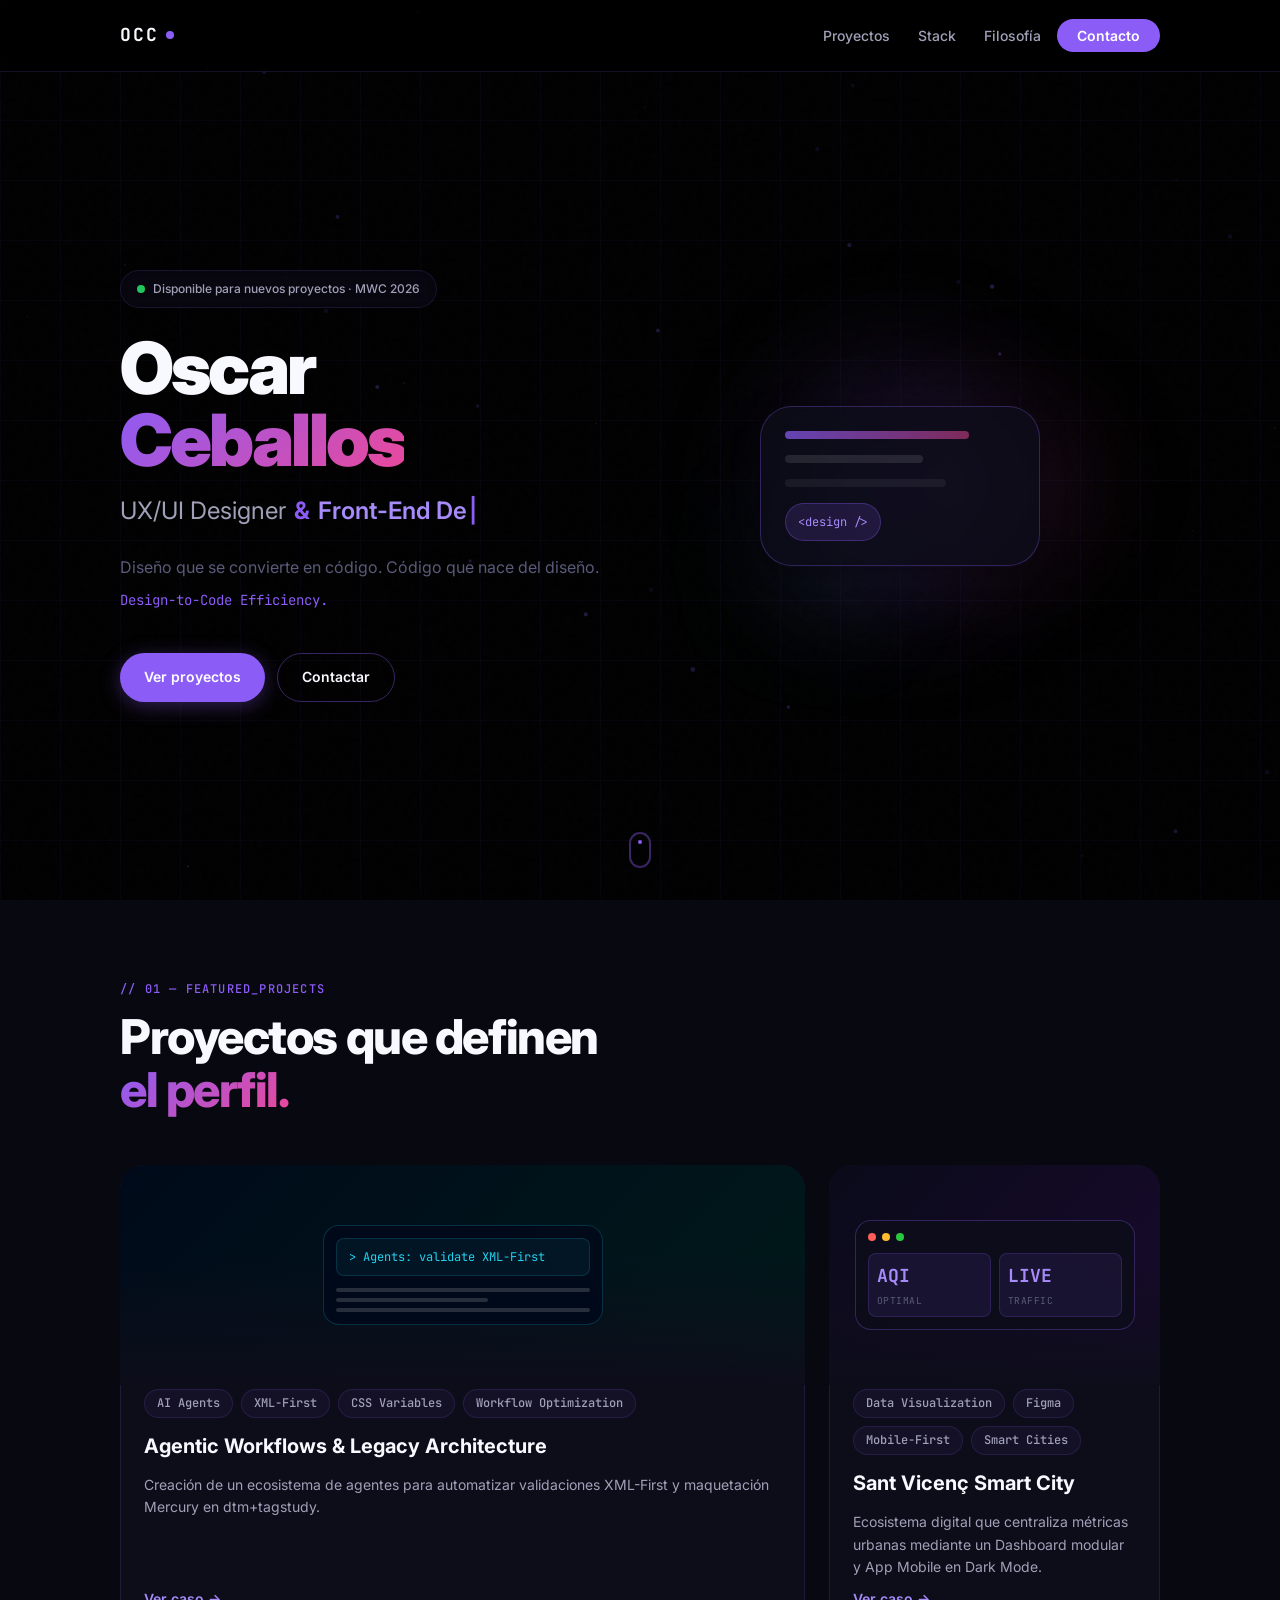
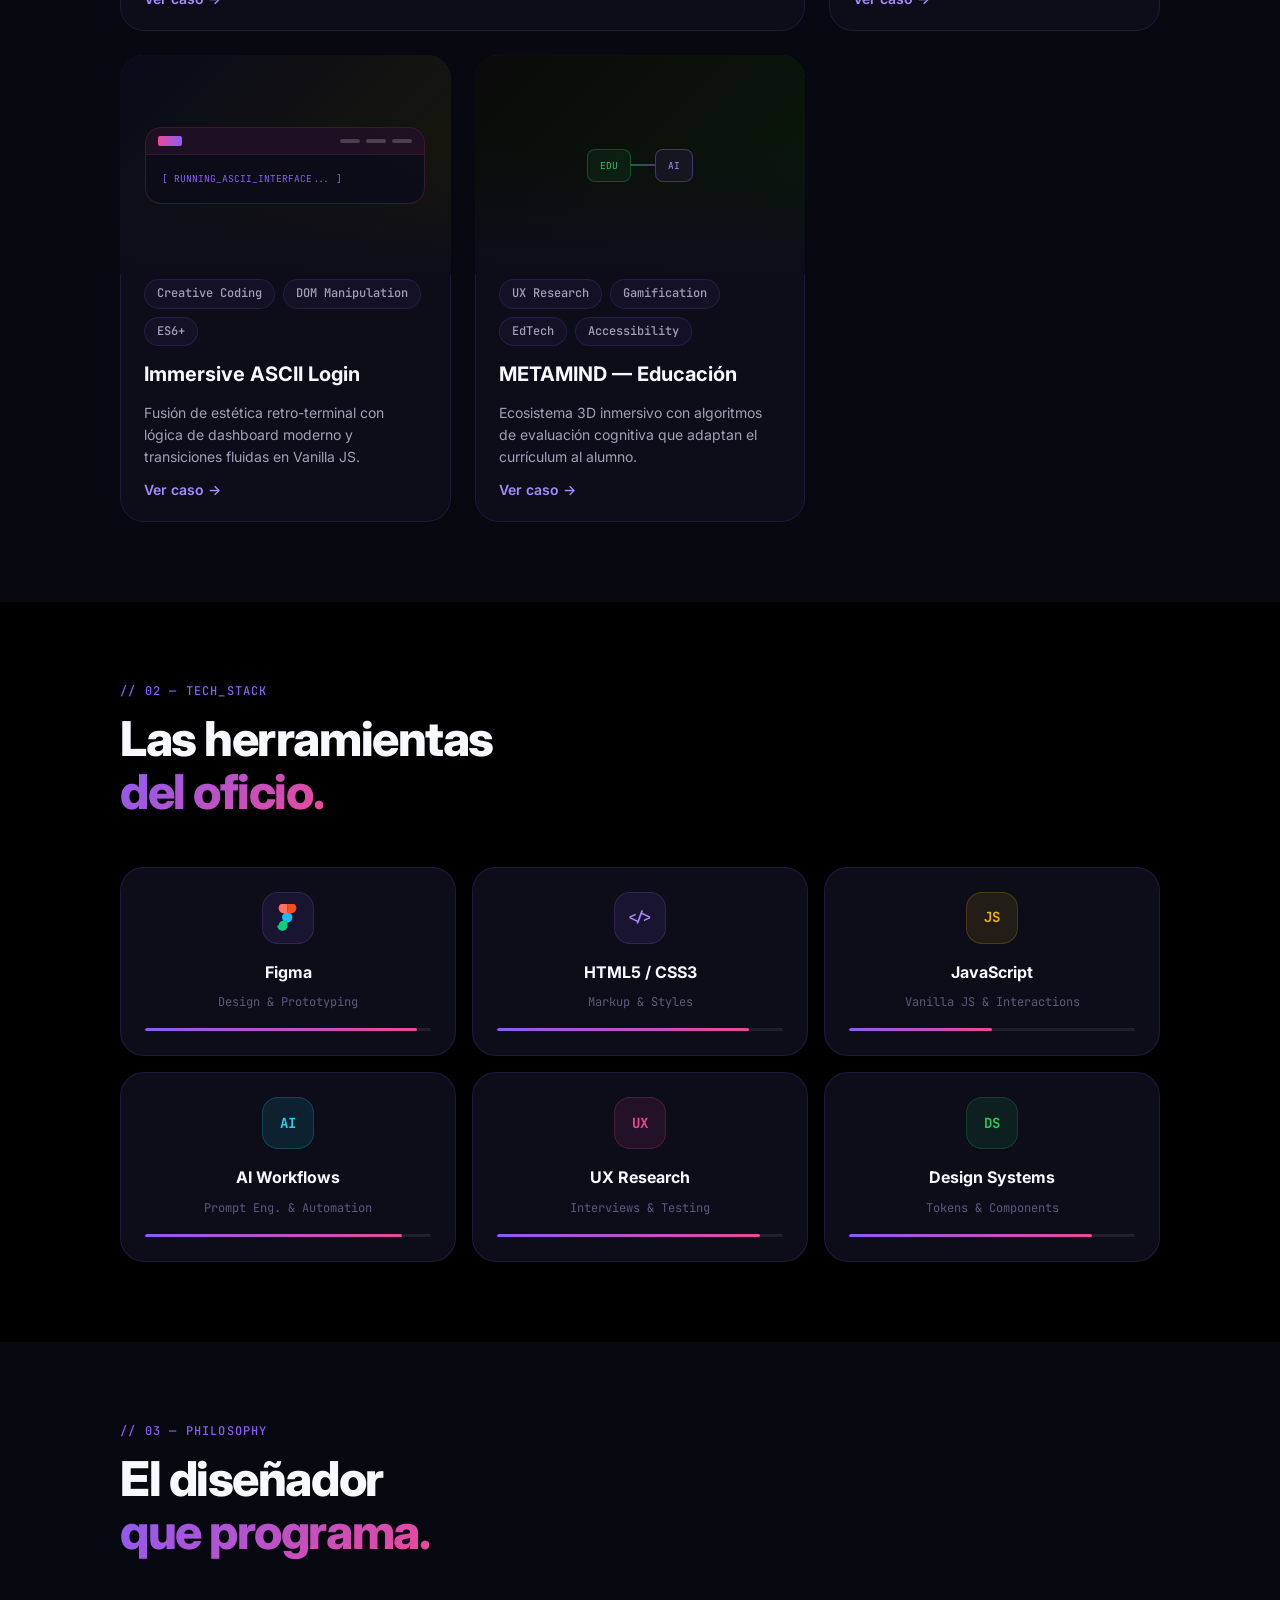
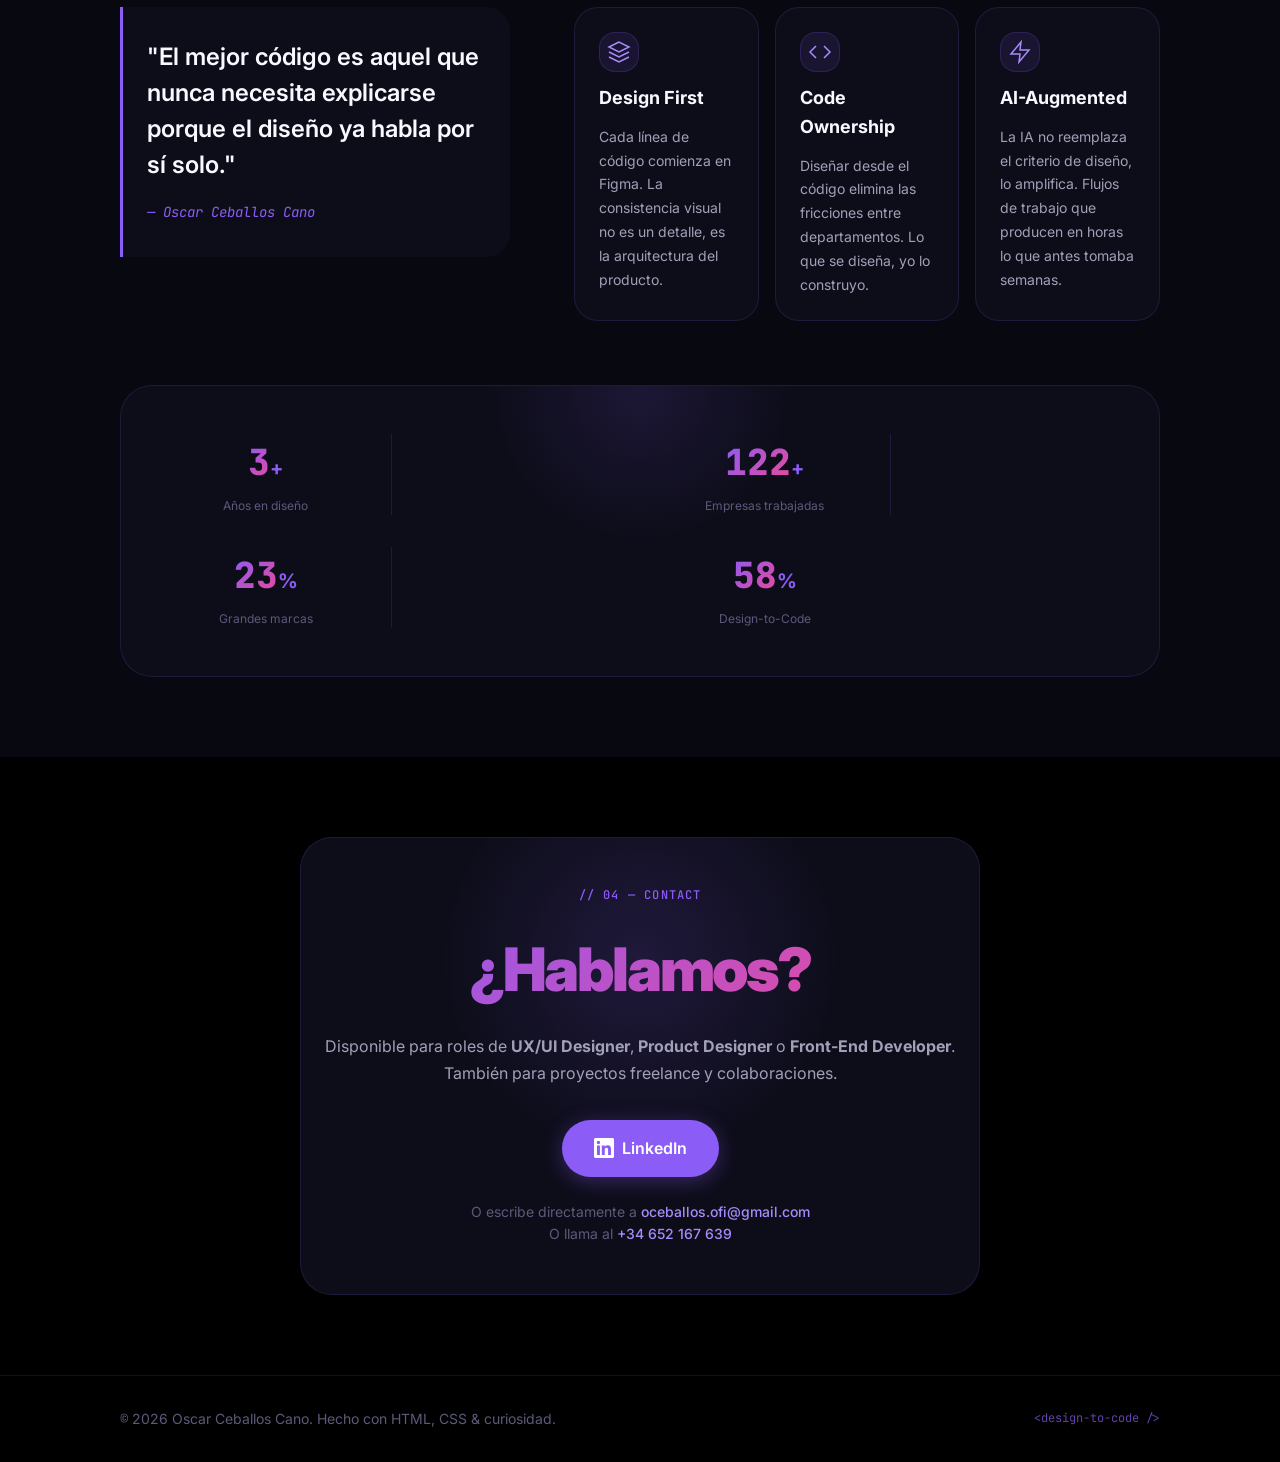
==== commit f3f5425e: "Modernización de arquitectura (Grid, ES6+), a11y, favicon y vista 404 Implementación de Focus Trap (" ====
--- a/index.html
+++ b/index.html
@@ -31,7 +31,7 @@
 
     <!-- Favicon SVG inline -->
     <link rel="icon"
-        href="data:image/svg+xml,<svg xmlns='http://www.w3.org/2000/svg' viewBox='0 0 100 100'><rect width='100' height='100' rx='20' fill='%238B5CF6'/><text y='.9em' font-size='70' x='50%' dominant-baseline='middle' text-anchor='middle' fill='white'>O</text></svg>" />
+        href="data:image/svg+xml,<svg xmlns='http://www.w3.org/2000/svg' viewBox='0 0 100 100'><path d='M 75 25 A 35 35 0 1 0 75 75' stroke='%238B5CF6' stroke-width='20' fill='none'/><polyline points='60 30 80 50 60 70' stroke='%2322C55E' stroke-width='16' fill='none' stroke-linejoin='miter'/></svg>" />
 
     <!-- Google Fonts -->
     <link rel="preconnect" href="https://fonts.googleapis.com" />
@@ -193,8 +193,8 @@
                             <h3 class="bento__card-title">Agentic Workflows & Legacy Architecture</h3>
                             <p class="bento__card-desc">Creación de un ecosistema de agentes para automatizar
                                 validaciones XML-First y maquetación Mercury en dtm+tagstudy.</p>
-                            <a href="#" class="bento__card-link" data-project="agentic-workflows"
-                                aria-label="Ver caso de estudio Agentic Workflows">Ver caso →</a>
+                            <button type="button" class="bento__card-link" data-project="agentic-workflows"
+                                aria-label="Ver caso de estudio Agentic Workflows">Ver caso →</button>
                         </div>
                     </article>
 
@@ -223,8 +223,8 @@
                             <h3 class="bento__card-title">Sant Vicenç Smart City</h3>
                             <p class="bento__card-desc">Ecosistema digital que centraliza métricas urbanas mediante un
                                 Dashboard modular y App Mobile en Dark Mode.</p>
-                            <a href="#" class="bento__card-link" data-project="smart-city"
-                                aria-label="Ver caso de estudio Smart City">Ver caso →</a>
+                            <button type="button" class="bento__card-link" data-project="smart-city"
+                                aria-label="Ver caso de estudio Smart City">Ver caso →</button>
                         </div>
                     </article>
 
@@ -254,8 +254,8 @@
                             <h3 class="bento__card-title">Immersive ASCII Login</h3>
                             <p class="bento__card-desc">Fusión de estética retro-terminal con lógica de dashboard
                                 moderno y transiciones fluidas en Vanilla JS.</p>
-                            <a href="#" class="bento__card-link" data-project="ascii-login"
-                                aria-label="Ver caso de estudio ASCII Login">Ver caso →</a>
+                            <button type="button" class="bento__card-link" data-project="ascii-login"
+                                aria-label="Ver caso de estudio ASCII Login">Ver caso →</button>
                         </div>
                     </article>
 
@@ -282,8 +282,8 @@
                             <h3 class="bento__card-title">METAMIND — Educación</h3>
                             <p class="bento__card-desc">Ecosistema 3D inmersivo con algoritmos de evaluación cognitiva
                                 que adaptan el currículum al alumno.</p>
-                            <a href="#" class="bento__card-link" data-project="metamind"
-                                aria-label="Ver caso de estudio METAMIND">Ver caso →</a>
+                            <button type="button" class="bento__card-link" data-project="metamind"
+                                aria-label="Ver caso de estudio METAMIND">Ver caso →</button>
                         </div>
                     </article>
                 </div>
@@ -407,7 +407,7 @@
                     <blockquote class="philosophy__quote reveal">
                         <p>"El mejor código es aquel que nunca necesita explicarse porque el diseño ya habla por sí
                             solo."</p>
-                        <footer class="philosophy__quote-author">— Oscar Ceballos Cano</footer>
+                        <cite class="philosophy__quote-author">— Oscar Ceballos Cano</cite>
                     </blockquote>
 
                     <div class="philosophy__cards">
@@ -506,7 +506,8 @@
 
                     <p class="contact__email">
                         O escribe directamente a <a href="mailto:oceballos.ofi@gmail.com" class="contact__email-link"
-                            id="contact-email-link">oceballos.ofi@gmail.com</a>
+                            id="contact-email-link"
+                            aria-label="Enviar correo a oceballos.ofi@gmail.com (Abre tu aplicación de correo)">oceballos.ofi@gmail.com</a>
                     </p>
                     <p class="contact__email">
                         O llama al <a href="tel:+34652167639" class="contact__email-link" id="contact-phone-link">+34
--- a/style.css
+++ b/style.css
@@ -682,24 +682,27 @@
 
 .bento {
     display: grid;
-    grid-template-columns: 1fr;
-    gap: 1rem
+    /* Comportamiento fluido nativo sin media queries excesivas */
+    grid-template-columns: repeat(auto-fit, minmax(min(300px, 100%), 1fr));
+    gap: 1.5rem;
+    align-items: stretch;
 }
 
 .bento__card {
     position: relative;
     border-radius: var(--r-lg);
-    border: 1px solid var(--border);
     background: var(--surface);
     overflow: hidden;
     display: grid;
-    grid-template-rows: auto 1fr;
-    transition: border-color var(--ease), box-shadow var(--ease), transform var(--ease);
-    will-change: transform
+    grid-template-rows: 200px 1fr auto;
+    transition: outline var(--ease), box-shadow var(--ease), transform var(--spring);
+    /* Outline en vez de border para escalar sin reflow */
+    outline: 1px solid var(--border);
+    outline-offset: -1px;
 }
 
 .bento__card:hover {
-    border-color: var(--border-hover);
+    outline-color: var(--border-hover);
     box-shadow: var(--shadow-card-hover);
     transform: translateY(-4px)
 }
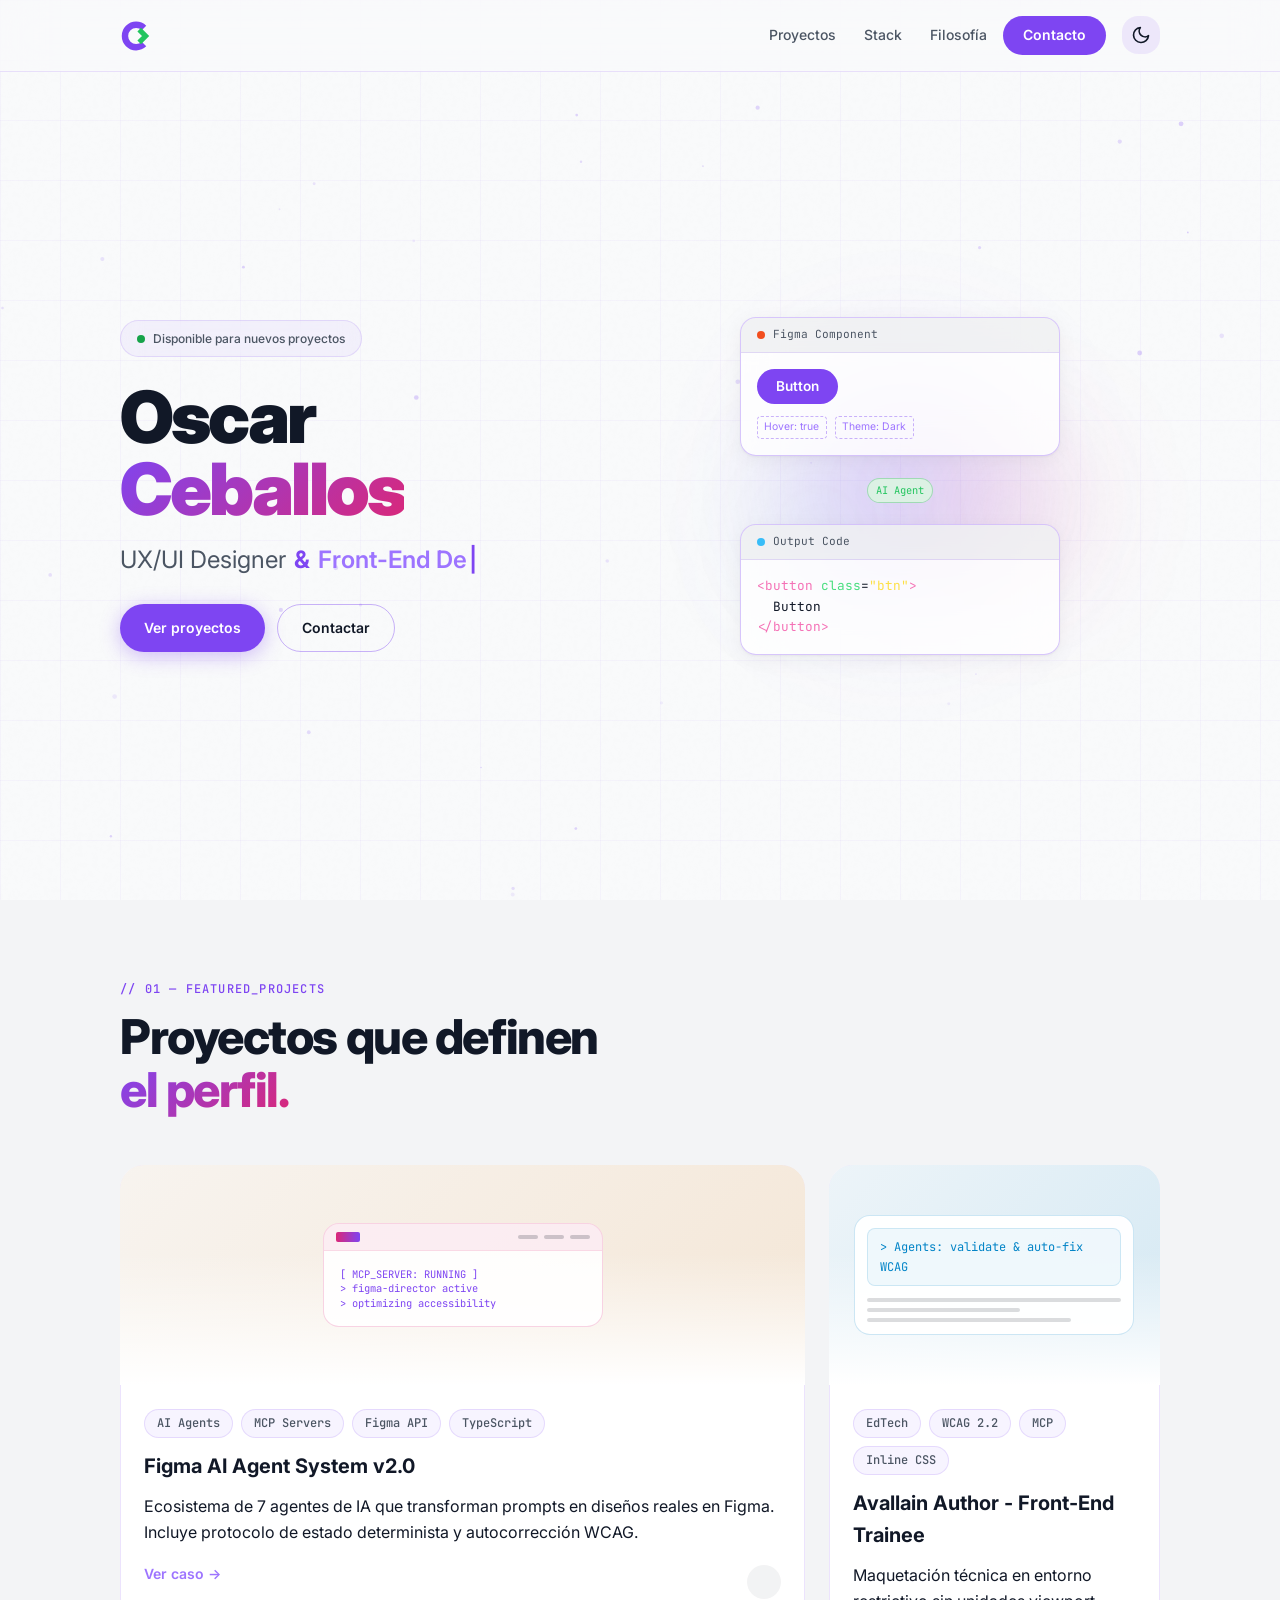
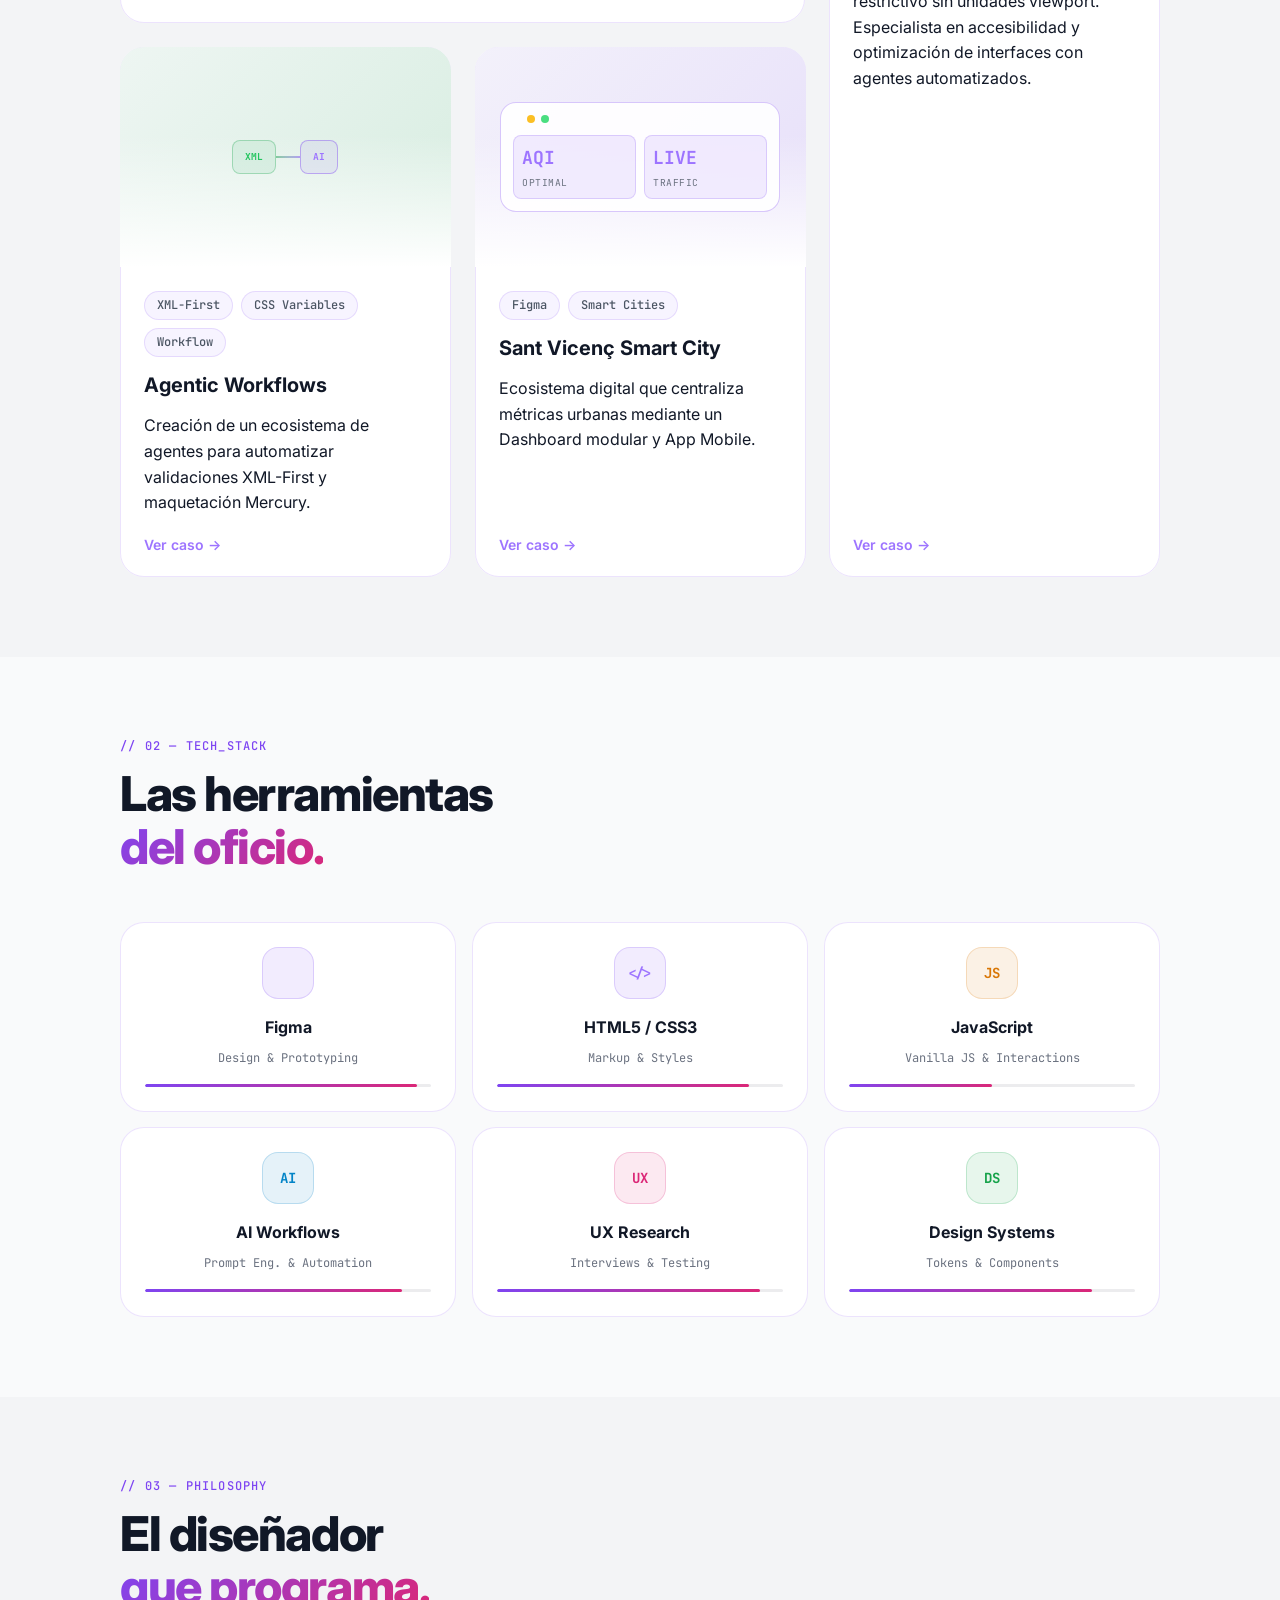
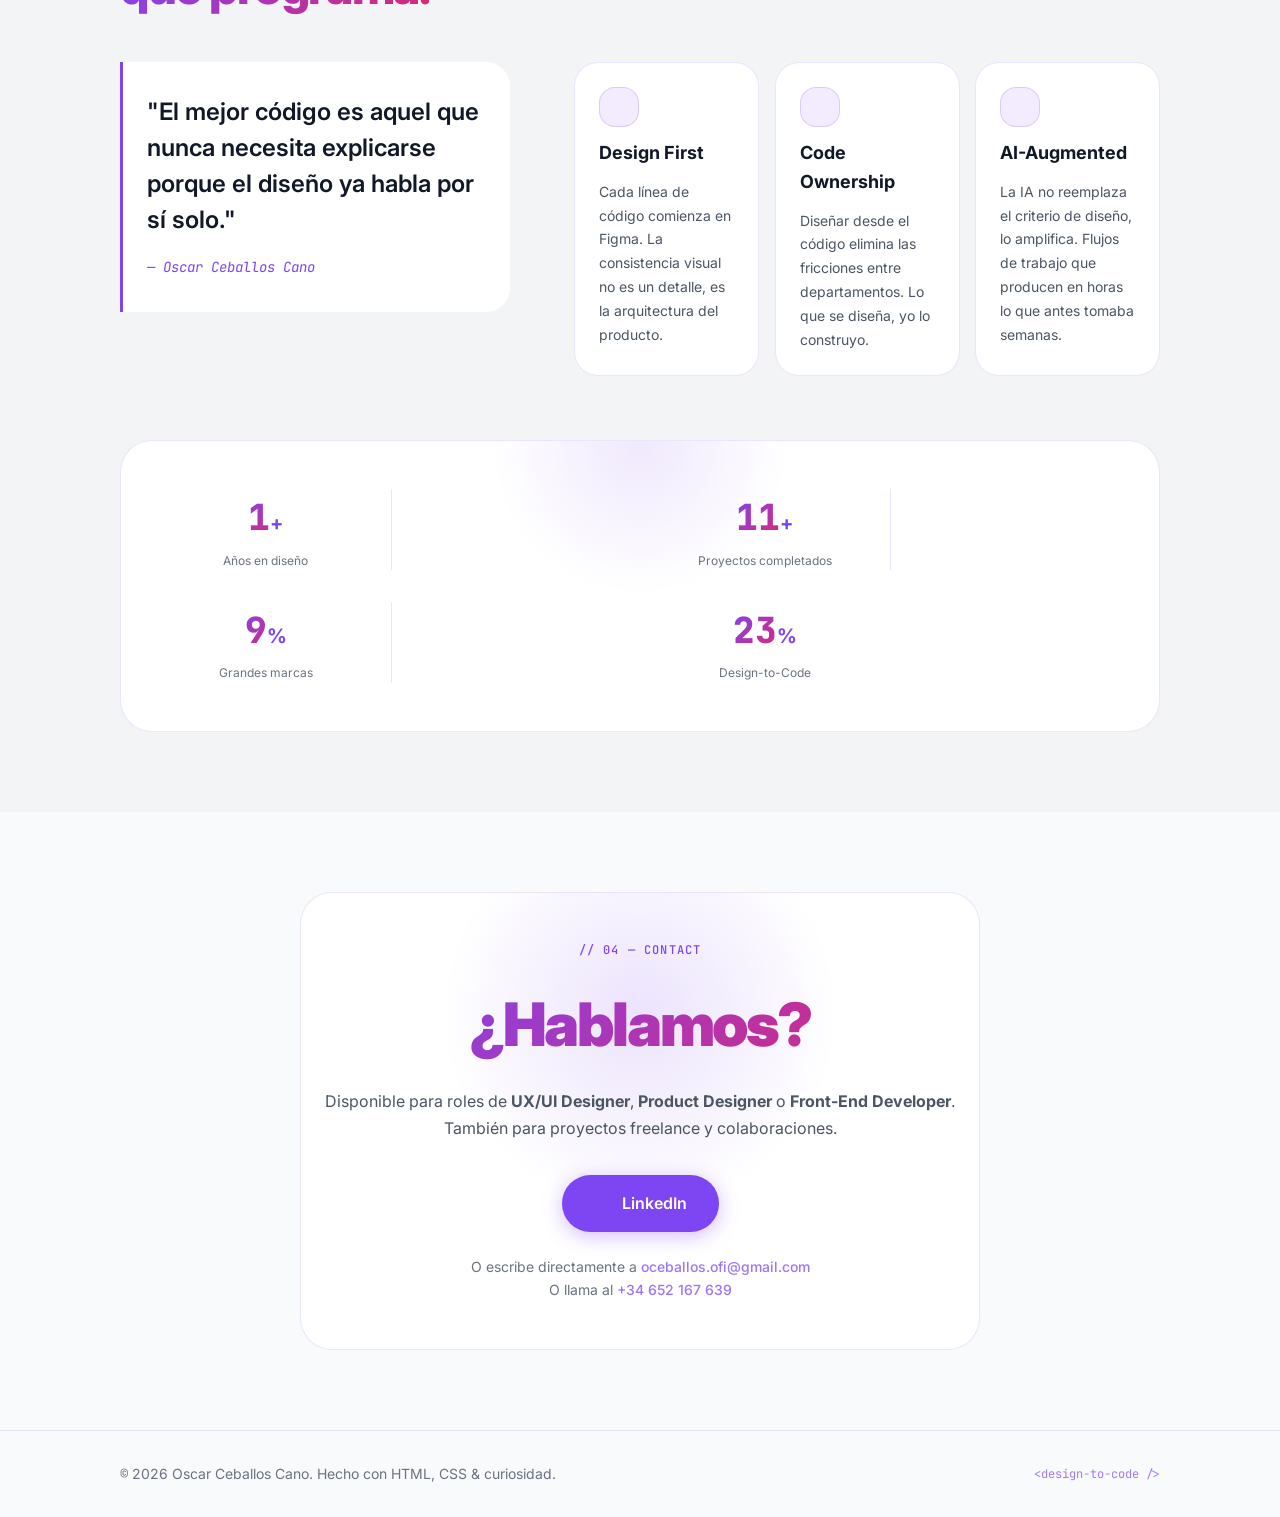
==== commit cd14b859: "Finalize portfolio updates: smart navbar, UI polish, and accessibility improvements" ====
--- a/index.html
+++ b/index.html
@@ -1,556 +1,588 @@
-<!DOCTYPE html>
-<html lang="es">
-
-<head>
-    <meta charset="UTF-8" />
-    <meta name="viewport" content="width=device-width, initial-scale=1.0" />
-    <title>Oscar Ceballos Cano — UX/UI Designer & Front-End Developer</title>
-    <meta name="description"
-        content="Portfolio profesional de Oscar Ceballos Cano. UX/UI Designer y Junior Front-End Developer especializado en Design-to-Code. Visible en el MWC 2026." />
-    <meta name="author" content="Oscar Ceballos Cano" />
-    <meta name="robots" content="index, follow" />
-
-    <!-- Open Graph / LinkedIn -->
-    <meta property="og:type" content="website" />
-    <meta property="og:url" content="https://osceballos.github.io/" />
-    <meta property="og:title" content="Oscar Ceballos Cano — UX/UI Designer & Front-End Developer" />
-    <meta property="og:description"
-        content="Diseñador que programa. Portfolio de proyectos en Smart City, interfaces y automatización con IA. Design-to-Code Efficiency." />
-    <meta property="og:image" content="https://osceballos.github.io/og-image.png" />
-    <meta property="og:locale" content="es_ES" />
-
-    <!-- Twitter Card -->
-    <meta name="twitter:card" content="summary_large_image" />
-    <meta name="twitter:title" content="Oscar Ceballos Cano — UX/UI Designer & Front-End Developer" />
-    <meta name="twitter:description"
-        content="Diseñador que programa. Portfolio de proyectos en Smart City, interfaces y automatización con IA." />
-    <meta name="twitter:image" content="https://osceballos.github.io/og-image.png" />
-
-    <!-- Canonical -->
-    <link rel="canonical" href="https://osceballos.github.io/" />
-
-    <!-- Favicon SVG inline -->
-    <link rel="icon"
-        href="data:image/svg+xml,<svg xmlns='http://www.w3.org/2000/svg' viewBox='0 0 100 100'><path d='M 75 25 A 35 35 0 1 0 75 75' stroke='%238B5CF6' stroke-width='20' fill='none'/><polyline points='60 30 80 50 60 70' stroke='%2322C55E' stroke-width='16' fill='none' stroke-linejoin='miter'/></svg>" />
-
-    <!-- Google Fonts -->
-    <link rel="preconnect" href="https://fonts.googleapis.com" />
-    <link rel="preconnect" href="https://fonts.gstatic.com" crossorigin />
-    <link
-        href="https://fonts.googleapis.com/css2?family=Inter:wght@300;400;500;600;700;900&family=JetBrains+Mono:wght@400;500;700&display=swap"
-        rel="stylesheet" />
-
-    <link rel="stylesheet" href="style.css" />
-
-    <!-- JSON-LD: Structured Data (Google Rich Results) -->
-    <script type="application/ld+json">
-    {
-      "@context": "https://schema.org",
-      "@type": "Person",
-      "name": "Oscar Ceballos Cano",
-      "jobTitle": "UX/UI Designer & Front-End Developer",
-      "url": "https://osceballos.github.io/",
-      "email": "oceballos.ofi@gmail.com",
-      "telephone": "+34652167639",
-      "sameAs": ["https://www.linkedin.com/in/oscar-ceballos-cano-ba11aa343"],
-      "knowsAbout": ["UX Design", "UI Design", "Figma", "JavaScript", "CSS", "Design Systems", "AI Workflows"]
-    }
-    </script>
-</head>
-
-<body>
-
-    <!-- Skip to content (WCAG 2.4.1) -->
-    <a href="#projects" class="skip-link">Saltar al contenido principal</a>
-
-    <!-- ═══════════════════════════════════════════════════════════ -->
-    <!--  NAV                                                        -->
-    <!-- ═══════════════════════════════════════════════════════════ -->
-    <nav class="nav" role="navigation" aria-label="Navegación principal">
-        <div class="container nav__container">
-            <div class="nav__logo">
-                <span class="nav__logo-text">OCC</span>
-                <span class="nav__logo-dot" aria-hidden="true"></span>
-            </div>
-            <ul class="nav__links" role="list">
-                <li><a href="#projects" class="nav__link">Proyectos</a></li>
-                <li><a href="#stack" class="nav__link">Stack</a></li>
-                <li><a href="#philosophy" class="nav__link">Filosofía</a></li>
-                <li><a href="#contact" class="nav__link nav__link--cta" id="nav-contact-btn">Contacto</a></li>
-            </ul>
-            <button class="nav__menu-btn" id="nav-menu-btn" aria-label="Abrir menú" aria-expanded="false"
-                aria-controls="mobile-nav">
-                <span></span><span></span><span></span>
-            </button>
-        </div>
-    </nav>
-
-    <!-- Mobile Nav Overlay -->
-    <div class="mobile-nav" id="mobile-nav" aria-hidden="true" role="menu" aria-label="Menú móvil">
-        <ul class="mobile-nav__links" role="list">
-            <li><a href="#projects" class="mobile-nav__link">Proyectos</a></li>
-            <li><a href="#stack" class="mobile-nav__link">Stack</a></li>
-            <li><a href="#philosophy" class="mobile-nav__link">Filosofía</a></li>
-            <li><a href="#contact" class="mobile-nav__link">Contacto</a></li>
-        </ul>
-    </div>
-
-    <main>
-        <!-- ═══════════════════════════════════════════════════════════ -->
-        <!--  HERO                                                       -->
-        <!-- ═══════════════════════════════════════════════════════════ -->
-        <section class="hero" id="hero" aria-label="Presentación">
-            <div class="hero__noise" aria-hidden="true"></div>
-            <div class="hero__grid-lines" aria-hidden="true"></div>
-
-            <div class="container hero__container">
-                <div class="hero__content">
-                    <div class="hero__badge animate-fade-in">
-                        <span class="hero__badge-dot" aria-hidden="true"></span>
-                        <span>Disponible para nuevos proyectos · MWC 2026</span>
-                    </div>
-
-                    <h1 class="hero__name animate-slide-up">
-                        Oscar<br />
-                        <span class="hero__name-accent">Ceballos</span>
-                    </h1>
-
-                    <p class="hero__role animate-slide-up animate-delay-1">
-                        <span class="hero__role-static">UX/UI Designer </span>
-                        <span class="hero__role-separator" aria-hidden="true">&amp;</span>
-                        <span class="hero__role-dynamic" id="typewriter" aria-live="polite">Front-End Developer</span>
-                    </p>
-
-                    <p class="hero__tagline animate-slide-up animate-delay-2">
-                        Diseño que se convierte en código. Código que nace del diseño.<br />
-                        <span class="hero__tagline-mono">Design-to-Code Efficiency.</span>
-                    </p>
-
-                    <div class="hero__actions animate-slide-up animate-delay-3">
-                        <a href="#projects" class="btn btn--primary" id="hero-projects-btn">Ver proyectos</a>
-                        <a href="#contact" class="btn btn--ghost" id="hero-contact-btn">Contactar</a>
-                    </div>
-                </div>
-
-                <div class="hero__visual animate-fade-in animate-delay-2" aria-hidden="true">
-                    <div class="hero__orb hero__orb--1"></div>
-                    <div class="hero__orb hero__orb--2"></div>
-                    <div class="hero__orb hero__orb--3"></div>
-                    <div class="hero__card-preview">
-                        <div class="hero__card-line hero__card-line--1"></div>
-                        <div class="hero__card-line hero__card-line--2"></div>
-                        <div class="hero__card-line hero__card-line--3"></div>
-                        <div class="hero__card-chip">
-                            <span class="mono">&lt;design /&gt;</span>
-                        </div>
-                    </div>
-                </div>
-            </div>
-
-            <!-- Scroll indicator -->
-            <a href="#projects" class="hero__scroll" aria-label="Ir a proyectos">
-                <div class="hero__scroll-wheel"></div>
-            </a>
-        </section>
-
-        <!-- ═══════════════════════════════════════════════════════════ -->
-        <!--  PROJECTS — BENTO GRID                                      -->
-        <!-- ═══════════════════════════════════════════════════════════ -->
-        <section class="projects section" id="projects" aria-label="Proyectos destacados">
-            <div class="container">
-                <header class="section__header reveal">
-                    <p class="section__label mono">// 01 — Featured_Projects</p>
-                    <h2 class="section__title">Proyectos que definen<br /><span class="gradient-text">el perfil.</span>
-                    </h2>
-                </header>
-
-                <div class="bento" role="list">
-
-                    <!-- Card 1 — Agentic Workflows (FEATURED - WIDE) -->
-                    <article class="bento__card bento__card--wide reveal" role="listitem"
-                        aria-label="Proyecto Agentic Workflows & Legacy Architecture">
-                        <div class="bento__card-img bento__card-img--ai" aria-hidden="true">
-                            <div class="bento__card-glow"></div>
-                            <div class="bento__card-overlay"></div>
-                            <div class="bento__card-mockup ai-mockup">
-                                <div class="ai-mockup__prompt">
-                                    <span class="mono">&gt; Agents: validate XML-First</span>
-                                </div>
-                                <div class="ai-mockup__output">
-                                    <div class="ai-mockup__line"></div>
-                                    <div class="ai-mockup__line shorter"></div>
-                                    <div class="ai-mockup__line"></div>
-                                </div>
-                            </div>
-                        </div>
-                        <div class="bento__card-body">
-                            <div class="bento__card-tags">
-                                <span class="tag">AI Agents</span>
-                                <span class="tag">XML-First</span>
-                                <span class="tag">CSS Variables</span>
-                                <span class="tag">Workflow Optimization</span>
-                            </div>
-                            <h3 class="bento__card-title">Agentic Workflows & Legacy Architecture</h3>
-                            <p class="bento__card-desc">Creación de un ecosistema de agentes para automatizar
-                                validaciones XML-First y maquetación Mercury en dtm+tagstudy.</p>
-                            <button type="button" class="bento__card-link" data-project="agentic-workflows"
-                                aria-label="Ver caso de estudio Agentic Workflows">Ver caso →</button>
-                        </div>
-                    </article>
-
-                    <!-- Card 2 — Sant Vicenç Smart City -->
-                    <article class="bento__card reveal" role="listitem" aria-label="Proyecto Sant Vicenç Smart City">
-                        <div class="bento__card-img bento__card-img--city" aria-hidden="true">
-                            <div class="bento__card-glow"></div>
-                            <div class="bento__card-overlay"></div>
-                            <div class="bento__card-mockup city-mockup">
-                                <div class="city-mockup__header"><span></span><span></span><span></span></div>
-                                <div class="city-mockup__grid">
-                                    <div class="city-mockup__stat"><span class="mono">AQI</span><small>Optimal</small>
-                                    </div>
-                                    <div class="city-mockup__stat"><span class="mono">LIVE</span><small>Traffic</small>
-                                    </div>
-                                </div>
-                            </div>
-                        </div>
-                        <div class="bento__card-body">
-                            <div class="bento__card-tags">
-                                <span class="tag">Data Visualization</span>
-                                <span class="tag">Figma</span>
-                                <span class="tag">Mobile-First</span>
-                                <span class="tag">Smart Cities</span>
-                            </div>
-                            <h3 class="bento__card-title">Sant Vicenç Smart City</h3>
-                            <p class="bento__card-desc">Ecosistema digital que centraliza métricas urbanas mediante un
-                                Dashboard modular y App Mobile en Dark Mode.</p>
-                            <button type="button" class="bento__card-link" data-project="smart-city"
-                                aria-label="Ver caso de estudio Smart City">Ver caso →</button>
-                        </div>
-                    </article>
-
-                    <!-- Card 3 — Immersive ASCII Login -->
-                    <article class="bento__card reveal" role="listitem"
-                        aria-label="Proyecto Immersive ASCII Login & Dashboard">
-                        <div class="bento__card-img bento__card-img--ui" aria-hidden="true">
-                            <div class="bento__card-glow"></div>
-                            <div class="bento__card-overlay"></div>
-                            <div class="bento__card-mockup ui-mockup">
-                                <div class="ui-mockup__nav">
-                                    <div class="ui-mockup__logo"></div>
-                                    <div class="ui-mockup__links"><span></span><span></span><span></span></div>
-                                </div>
-                                <div
-                                    style="padding: 1rem; color: var(--accent); font-family: var(--font-mono); font-size: 0.6rem;">
-                                    [ RUNNING_ASCII_INTERFACE... ]
-                                </div>
-                            </div>
-                        </div>
-                        <div class="bento__card-body">
-                            <div class="bento__card-tags">
-                                <span class="tag">Creative Coding</span>
-                                <span class="tag">DOM Manipulation</span>
-                                <span class="tag">ES6+</span>
-                            </div>
-                            <h3 class="bento__card-title">Immersive ASCII Login</h3>
-                            <p class="bento__card-desc">Fusión de estética retro-terminal con lógica de dashboard
-                                moderno y transiciones fluidas en Vanilla JS.</p>
-                            <button type="button" class="bento__card-link" data-project="ascii-login"
-                                aria-label="Ver caso de estudio ASCII Login">Ver caso →</button>
-                        </div>
-                    </article>
-
-                    <!-- Card 4 — METAMIND -->
-                    <article class="bento__card reveal" role="listitem" aria-label="Proyecto METAMIND - Meta-Educación">
-                        <div class="bento__card-img bento__card-img--visual" aria-hidden="true">
-                            <div class="bento__card-glow"></div>
-                            <div class="bento__card-overlay"></div>
-                            <div class="bento__card-mockup visual-mockup">
-                                <div class="visual-mockup__node visual-mockup__node--1"><span class="mono">EDU</span>
-                                </div>
-                                <div class="visual-mockup__connector visual-mockup__connector--1"></div>
-                                <div class="visual-mockup__node visual-mockup__node--2"><span class="mono">AI</span>
-                                </div>
-                            </div>
-                        </div>
-                        <div class="bento__card-body">
-                            <div class="bento__card-tags">
-                                <span class="tag">UX Research</span>
-                                <span class="tag">Gamification</span>
-                                <span class="tag">EdTech</span>
-                                <span class="tag">Accessibility</span>
-                            </div>
-                            <h3 class="bento__card-title">METAMIND — Educación</h3>
-                            <p class="bento__card-desc">Ecosistema 3D inmersivo con algoritmos de evaluación cognitiva
-                                que adaptan el currículum al alumno.</p>
-                            <button type="button" class="bento__card-link" data-project="metamind"
-                                aria-label="Ver caso de estudio METAMIND">Ver caso →</button>
-                        </div>
-                    </article>
-                </div>
-                <!-- /bento -->
-            </div>
-        </section>
-
-        <!-- ═══════════════════════════════════════════════════════════ -->
-        <!--  TECH STACK                                                  -->
-        <!-- ═══════════════════════════════════════════════════════════ -->
-        <section class="stack section" id="stack" aria-label="Tecnologías">
-            <div class="container">
-                <header class="section__header reveal">
-                    <p class="section__label mono">// 02 — Tech_Stack</p>
-                    <h2 class="section__title">Las herramientas<br /><span class="gradient-text">del oficio.</span></h2>
-                </header>
-
-                <div class="stack__grid" role="list">
-
-                    <div class="stack__item reveal" role="listitem" tabindex="0"
-                        aria-label="Figma - Design & Prototyping">
-                        <div class="stack__icon stack__icon--figma" aria-hidden="true">
-                            <svg viewBox="0 0 38 57" fill="none" xmlns="http://www.w3.org/2000/svg">
-                                <path
-                                    d="M19 28.5C19 25.6174 20.1589 22.8525 22.2218 20.8076C24.2847 18.7627 27.0826 17.6143 30 17.6143C32.9174 17.6143 35.7153 18.7627 37.7782 20.8076C39.8411 22.8525 41 25.6174 41 28.5C41 31.3826 39.8411 34.1475 37.7782 36.1924C35.7153 38.2373 32.9174 39.3857 30 39.3857C27.0826 39.3857 24.2847 38.2373 22.2218 36.1924C20.1589 34.1475 19 31.3826 19 28.5Z"
-                                    fill="#1ABCFE" transform="translate(-11, 0) scale(0.95)" />
-                                <path
-                                    d="M0 47.3857C0 44.5031 1.15893 41.7382 3.22183 39.6933C5.28473 37.6484 8.08262 36.5 11 36.5H19V47.3857C19 50.2683 17.8411 53.0332 15.7782 55.0781C13.7153 57.123 10.9174 58.2714 8 58.2714C5.08262 58.2714 2.28473 57.123 0.221827 55.0781C-1.84107 53.0332 -3 50.2683 -3 47.3857H0Z"
-                                    fill="#0ACF83" transform="translate(0, -1) scale(0.95)" />
-                                <path
-                                    d="M0 9.88571C0 7.00311 1.15893 4.23819 3.22183 2.19329C5.28473 0.148388 8.08262 -1 11 -1H19V20.7714H11C8.08262 20.7714 5.28473 19.623 3.22183 17.5781C1.15893 15.5332 0 12.7683 0 9.88571Z"
-                                    fill="#FF7262" transform="translate(0, -1) scale(0.95)" />
-                                <path
-                                    d="M19 -1H27C29.9174 -1 32.7153 0.148388 34.7782 2.19329C36.8411 4.23819 38 7.00311 38 9.88571C38 12.7683 36.8411 15.5332 34.7782 17.5781C32.7153 19.623 29.9174 20.7714 27 20.7714H19V-1Z"
-                                    fill="#F24E1E" transform="translate(0, -1) scale(0.95)" />
-                            </svg>
-                        </div>
-                        <h3 class="stack__name">Figma</h3>
-                        <p class="stack__desc">Design & Prototyping</p>
-                        <div class="stack__level" aria-label="Nivel experto">
-                            <div class="stack__level-bar" style="--level: 95%"></div>
-                        </div>
-                    </div>
-
-                    <div class="stack__item reveal" role="listitem" tabindex="0"
-                        aria-label="HTML5 CSS3 - Markup & Styles">
-                        <div class="stack__icon" aria-hidden="true">
-                            <span class="stack__icon-text mono">&lt;/&gt;</span>
-                        </div>
-                        <h3 class="stack__name">HTML5 / CSS3</h3>
-                        <p class="stack__desc">Markup & Styles</p>
-                        <div class="stack__level" aria-label="Nivel avanzado">
-                            <div class="stack__level-bar" style="--level: 88%"></div>
-                        </div>
-                    </div>
-
-                    <div class="stack__item reveal" role="listitem" tabindex="0"
-                        aria-label="JavaScript - Vanilla JS & Micro-interactions">
-                        <div class="stack__icon stack__icon--js" aria-hidden="true">
-                            <span class="stack__icon-text mono">JS</span>
-                        </div>
-                        <h3 class="stack__name">JavaScript</h3>
-                        <p class="stack__desc">Vanilla JS & Interactions</p>
-                        <div class="stack__level" aria-label="Nivel intermedio">
-                            <div class="stack__level-bar" style="--level: 50%"></div>
-                        </div>
-                    </div>
-
-                    <div class="stack__item reveal" role="listitem" tabindex="0"
-                        aria-label="AI Workflows - Prompt Engineering y Automatización">
-                        <div class="stack__icon stack__icon--ai" aria-hidden="true">
-                            <span class="stack__icon-text mono">AI</span>
-                        </div>
-                        <h3 class="stack__name">AI Workflows</h3>
-                        <p class="stack__desc">Prompt Eng. & Automation</p>
-                        <div class="stack__level" aria-label="Nivel avanzado">
-                            <div class="stack__level-bar" style="--level: 90%"></div>
-                        </div>
-                    </div>
-
-                    <div class="stack__item reveal" role="listitem" tabindex="0"
-                        aria-label="UX Research - User Interviews y Testing">
-                        <div class="stack__icon stack__icon--ux" aria-hidden="true">
-                            <span class="stack__icon-text mono">UX</span>
-                        </div>
-                        <h3 class="stack__name">UX Research</h3>
-                        <p class="stack__desc">Interviews & Testing</p>
-                        <div class="stack__level" aria-label="Nivel experto">
-                            <div class="stack__level-bar" style="--level: 92%"></div>
-                        </div>
-                    </div>
-
-                    <div class="stack__item reveal" role="listitem" tabindex="0"
-                        aria-label="Design Systems - Tokens y Componentes">
-                        <div class="stack__icon stack__icon--ds" aria-hidden="true">
-                            <span class="stack__icon-text mono">DS</span>
-                        </div>
-                        <h3 class="stack__name">Design Systems</h3>
-                        <p class="stack__desc">Tokens & Components</p>
-                        <div class="stack__level" aria-label="Nivel avanzado">
-                            <div class="stack__level-bar" style="--level: 85%"></div>
-                        </div>
-                    </div>
-
-                </div><!-- /stack__grid -->
-            </div>
-        </section>
-
-        <!-- ═══════════════════════════════════════════════════════════ -->
-        <!--  PHILOSOPHY                                                  -->
-        <!-- ═══════════════════════════════════════════════════════════ -->
-        <section class="philosophy section" id="philosophy" aria-label="Experiencia y filosofía">
-            <div class="container">
-                <header class="section__header reveal">
-                    <p class="section__label mono">// 03 — Philosophy</p>
-                    <h2 class="section__title">El diseñador<br /><span class="gradient-text">que programa.</span></h2>
-                </header>
-
-                <div class="philosophy__grid">
-
-                    <blockquote class="philosophy__quote reveal">
-                        <p>"El mejor código es aquel que nunca necesita explicarse porque el diseño ya habla por sí
-                            solo."</p>
-                        <cite class="philosophy__quote-author">— Oscar Ceballos Cano</cite>
-                    </blockquote>
-
-                    <div class="philosophy__cards">
-
-                        <div class="philosophy__card reveal">
-                            <div class="philosophy__card-icon" aria-hidden="true">
-                                <svg width="24" height="24" viewBox="0 0 24 24" fill="none" stroke="currentColor"
-                                    stroke-width="1.5">
-                                    <path d="M12 2L2 7l10 5 10-5-10-5zM2 17l10 5 10-5M2 12l10 5 10-5" />
-                                </svg>
-                            </div>
-                            <h3 class="philosophy__card-title">Design First</h3>
-                            <p class="philosophy__card-text">Cada línea de código comienza en Figma. La consistencia
-                                visual no es un detalle, es la arquitectura del producto.</p>
-                        </div>
-
-                        <div class="philosophy__card reveal">
-                            <div class="philosophy__card-icon" aria-hidden="true">
-                                <svg width="24" height="24" viewBox="0 0 24 24" fill="none" stroke="currentColor"
-                                    stroke-width="1.5">
-                                    <polyline points="16 18 22 12 16 6" />
-                                    <polyline points="8 6 2 12 8 18" />
-                                </svg>
-                            </div>
-                            <h3 class="philosophy__card-title">Code Ownership</h3>
-                            <p class="philosophy__card-text">Diseñar desde el código elimina las fricciones entre
-                                departamentos. Lo que se diseña, yo lo construyo.</p>
-                        </div>
-
-                        <div class="philosophy__card reveal">
-                            <div class="philosophy__card-icon" aria-hidden="true">
-                                <svg width="24" height="24" viewBox="0 0 24 24" fill="none" stroke="currentColor"
-                                    stroke-width="1.5">
-                                    <path d="M13 2L3 14h9l-1 8 10-12h-9l1-8z" />
-                                </svg>
-                            </div>
-                            <h3 class="philosophy__card-title">AI-Augmented</h3>
-                            <p class="philosophy__card-text">La IA no reemplaza el criterio de diseño, lo amplifica.
-                                Flujos de trabajo que producen en horas lo que antes tomaba semanas.</p>
-                        </div>
-
-                    </div><!-- /philosophy__cards -->
-
-                </div><!-- /philosophy__grid -->
-
-                <!-- Stats bar -->
-                <div class="stats reveal" aria-label="Estadísticas profesionales">
-                    <div class="stats__item">
-                        <span class="stats__number mono" data-target="6">0</span><span class="stats__suffix">+</span>
-                        <p class="stats__label">Años en diseño</p>
-                    </div>
-                    <div class="stats__divider" aria-hidden="true"></div>
-                    <div class="stats__item">
-                        <span class="stats__number mono" data-target="210">0</span><span class="stats__suffix">+</span>
-                        <p class="stats__label">Empresas trabajadas</p>
-                    </div>
-                    <div class="stats__divider" aria-hidden="true"></div>
-                    <div class="stats__item">
-                        <span class="stats__number mono" data-target="40">0</span><span class="stats__suffix">%</span>
-                        <p class="stats__label">Grandes marcas</p>
-                    </div>
-                    <div class="stats__divider" aria-hidden="true"></div>
-                    <div class="stats__item">
-                        <span class="stats__number mono" data-target="100">0</span><span class="stats__suffix">%</span>
-                        <p class="stats__label">Design-to-Code</p>
-                    </div>
-                </div>
-
-            </div>
-        </section>
-
-        <!-- ═══════════════════════════════════════════════════════════ -->
-        <!--  CONTACT                                                     -->
-        <!-- ═══════════════════════════════════════════════════════════ -->
-        <section class="contact section" id="contact" aria-label="Sección de contacto">
-            <div class="container">
-                <div class="contact__inner reveal">
-                    <p class="section__label mono">// 04 — Contact</p>
-                    <h2 class="contact__title">¿Hablamos?</h2>
-                    <p class="contact__subtitle">Disponible para roles de <strong>UX/UI Designer</strong>,
-                        <strong>Product Designer</strong> o <strong>Front-End Developer</strong>. También para proyectos
-                        freelance y colaboraciones.
-                    </p>
-
-                    <div class="contact__actions">
-                        <a href="https://www.linkedin.com/in/oscar-ceballos-cano-ba11aa343" target="_blank"
-                            rel="noopener noreferrer" class="btn btn--primary btn--lg" id="contact-linkedin-btn"
-                            aria-label="Ver perfil de LinkedIn de Oscar Ceballos">
-                            <svg width="20" height="20" viewBox="0 0 24 24" fill="currentColor" aria-hidden="true">
-                                <path
-                                    d="M20.447 20.452h-3.554v-5.569c0-1.328-.027-3.037-1.852-3.037-1.853 0-2.136 1.445-2.136 2.939v5.667H9.351V9h3.414v1.561h.046c.477-.9 1.637-1.85 3.37-1.85 3.601 0 4.267 2.37 4.267 5.455v6.286zM5.337 7.433a2.062 2.062 0 01-2.063-2.065 2.064 2.064 0 112.063 2.065zm1.782 13.019H3.555V9h3.564v11.452zM22.225 0H1.771C.792 0 0 .774 0 1.729v20.542C0 23.227.792 24 1.771 24h20.451C23.2 24 24 23.227 24 22.271V1.729C24 .774 23.2 0 22.222 0h.003z" />
-                            </svg>
-                            LinkedIn
-                        </a>
-                    </div>
-
-                    <p class="contact__email">
-                        O escribe directamente a <a href="mailto:oceballos.ofi@gmail.com" class="contact__email-link"
-                            id="contact-email-link"
-                            aria-label="Enviar correo a oceballos.ofi@gmail.com (Abre tu aplicación de correo)">oceballos.ofi@gmail.com</a>
-                    </p>
-                    <p class="contact__email">
-                        O llama al <a href="tel:+34652167639" class="contact__email-link" id="contact-phone-link">+34
-                            652 167 639</a>
-                    </p>
-                </div>
-            </div>
-        </section>
-    </main>
-
-    <!-- ═══════════════════════════════════════════════════════════ -->
-    <!--  FOOTER                                                      -->
-    <!-- ═══════════════════════════════════════════════════════════ -->
-    <footer class="footer" role="contentinfo">
-        <div class="container">
-            <div class="footer__inner">
-                <p class="footer__copy">
-                    <span class="mono">©</span> 2026 Oscar Ceballos Cano. Hecho con HTML, CSS &amp; curiosidad.
-                </p>
-                <p class="footer__tech mono">&lt;design-to-code /&gt;</p>
-            </div>
-        </div>
-    </footer>
-
-    <!-- Project Modal Overlay -->
-    <div id="project-modal" class="modal" aria-hidden="true" role="dialog" aria-modal="true"
-        aria-labelledby="modal-panel-title">
-        <div class="modal__overlay" id="modal-overlay"></div>
-        <div class="modal__panel">
-            <button class="modal__close" id="modal-close" aria-label="Cerrar detalle">
-                <svg viewBox="0 0 24 24" width="24" height="24" stroke="currentColor" stroke-width="2" fill="none"
-                    stroke-linecap="round" stroke-linejoin="round">
-                    <line x1="18" y1="6" x2="6" y2="18"></line>
-                    <line x1="6" y1="6" x2="18" y2="18"></line>
-                </svg>
-            </button>
-            <div class="modal__content" id="modal-content">
-                <!-- Data injected via JS -->
-            </div>
-        </div>
-    </div>
-
-    <script src="main.js"></script>
-</body>
-
+<!DOCTYPE html>
+<html lang="es" class="light-mode">
+
+<head>
+    <meta charset="UTF-8" />
+    <meta name="viewport" content="width=device-width, initial-scale=1.0" />
+    <title>Oscar Ceballos Cano — UX/UI Designer & Front-End Developer</title>
+    <meta name="description"
+        content="Portfolio profesional de Oscar Ceballos Cano. UX/UI Designer y Junior Front-End Developer especializado en Design-to-Code. En búsqueda activa de trabajo." />
+    <meta name="author" content="Oscar Ceballos Cano" />
+    <meta name="robots" content="index, follow" />
+
+    <!-- Open Graph / LinkedIn -->
+    <meta property="og:type" content="website" />
+    <meta property="og:url" content="https://osceballos.github.io/" />
+    <meta property="og:title" content="Oscar Ceballos Cano — UX/UI Designer & Front-End Developer" />
+    <meta property="og:description"
+        content="Diseñador que programa. Portfolio de proyectos en Smart City, interfaces y automatización con IA. Design-to-Code Efficiency." />
+    <meta property="og:image" content="https://osceballos.github.io/og-image.png" />
+    <meta property="og:locale" content="es_ES" />
+
+    <!-- Twitter Card -->
+    <meta name="twitter:card" content="summary_large_image" />
+    <meta name="twitter:title" content="Oscar Ceballos Cano — UX/UI Designer & Front-End Developer" />
+    <meta name="twitter:description"
+        content="Diseñador que programa. Portfolio de proyectos en Smart City, interfaces y automatización con IA." />
+    <meta name="twitter:image" content="https://osceballos.github.io/og-image.png" />
+
+    <!-- Canonical -->
+    <link rel="canonical" href="https://osceballos.github.io/" />
+
+    <!-- Favicon SVG inline -->
+    <link rel="icon"
+        href="data:image/svg+xml,<svg xmlns='http://www.w3.org/2000/svg' viewBox='0 0 100 100'><path d='M 75 25 A 35 35 0 1 0 75 75' stroke='%238B5CF6' stroke-width='20' fill='none'/><polyline points='60 30 80 50 60 70' stroke='%2322C55E' stroke-width='16' fill='none' stroke-linejoin='miter'/></svg>" />
+
+    <!-- Google Fonts -->
+    <link rel="preconnect" href="https://fonts.googleapis.com" />
+    <link rel="preconnect" href="https://fonts.gstatic.com" crossorigin />
+    <link
+        href="https://fonts.googleapis.com/css2?family=Inter:wght@300;400;500;600;700;900&family=JetBrains+Mono:wght@400;500;700&display=swap"
+        rel="stylesheet" />
+
+    <link rel="stylesheet" href="style.css" />
+
+    <!-- JSON-LD: Structured Data (Google Rich Results) -->
+    <script type="application/ld+json">
+    {
+      "@context": "https://schema.org",
+      "@type": "Person",
+      "name": "Oscar Ceballos Cano",
+      "jobTitle": "UX/UI Designer & Front-End Developer",
+      "url": "https://osceballos.github.io/",
+      "email": "oceballos.ofi@gmail.com",
+      "telephone": "+34652167639",
+      "sameAs": ["https://www.linkedin.com/in/oscar-ceballos-cano-ba11aa343"],
+      "knowsAbout": ["UX Design", "UI Design", "Figma", "JavaScript", "CSS", "Design Systems", "AI Workflows"]
+    }
+    </script>
+</head>
+
+<body>
+
+    <!-- Skip to content (WCAG 2.4.1) -->
+    <a href="#projects" class="skip-link">Saltar al contenido principal</a>
+
+    <!-- ═══════════════════════════════════════════════════════════ -->
+    <!--  NAV                                                        -->
+    <!-- ═══════════════════════════════════════════════════════════ -->
+    <nav class="nav" role="navigation" aria-label="Navegación principal">
+        <div class="container nav__container">
+            <a href="#hero" class="nav__logo" aria-label="Ir al inicio">
+                <svg width="32" height="32" viewBox="0 0 100 100" xmlns="http://www.w3.org/2000/svg">
+                    <path d="M 75 25 A 35 35 0 1 0 75 75" stroke="var(--accent)" stroke-width="20" fill="none"/>
+                    <polyline points="60 30 80 50 60 70" stroke="#22C55E" stroke-width="16" fill="none" stroke-linejoin="miter"/>
+                </svg>
+            </a>
+            <div class="nav__right">
+                <ul class="nav__links" role="list">
+                    <li><a href="#projects" class="nav__link">Proyectos</a></li>
+                    <li><a href="#stack" class="nav__link">Stack</a></li>
+                    <li><a href="#philosophy" class="nav__link">Filosofía</a></li>
+                    <li><a href="#contact" class="nav__link nav__link--cta" id="nav-contact-btn">Contacto</a></li>
+                </ul>
+                <button class="theme-toggle" id="theme-toggle" aria-label="Activar modo claro">
+                    <svg class="theme-toggle__icon theme-toggle__icon--sun" viewBox="0 0 24 24" fill="none" stroke="currentColor" stroke-width="2" stroke-linecap="round" stroke-linejoin="round">
+                        <circle cx="12" cy="12" r="5"></circle>
+                        <line x1="12" y1="1" x2="12" y2="3"></line>
+                        <line x1="12" y1="21" x2="12" y2="23"></line>
+                        <line x1="4.22" y1="4.22" x2="5.64" y2="5.64"></line>
+                        <line x1="18.36" y1="18.36" x2="19.78" y2="19.78"></line>
+                        <line x1="1" y1="12" x2="3" y2="12"></line>
+                        <line x1="21" y1="12" x2="23" y2="12"></line>
+                        <line x1="4.22" y1="19.78" x2="5.64" y2="18.36"></line>
+                        <line x1="18.36" y1="5.64" x2="19.78" y2="4.22"></line>
+                    </svg>
+                    <svg class="theme-toggle__icon theme-toggle__icon--moon" viewBox="0 0 24 24" fill="none" stroke="currentColor" stroke-width="2" stroke-linecap="round" stroke-linejoin="round" style="display: none;">
+                        <path d="M21 12.79A9 9 0 1 1 11.21 3 7 7 0 0 0 21 12.79z"></path>
+                    </svg>
+                </button>
+                <button class="nav__menu-btn" id="nav-menu-btn" aria-label="Abrir menú" aria-expanded="false"
+                    aria-controls="mobile-nav">
+                    <span></span><span></span><span></span>
+                </button>
+            </div>
+        </div>
+    </nav>
+
+    <!-- Mobile Nav Overlay -->
+    <div class="mobile-nav" id="mobile-nav" aria-hidden="true" role="menu" aria-label="Menú móvil">
+        <ul class="mobile-nav__links" role="list">
+            <li><a href="#projects" class="mobile-nav__link">Proyectos</a></li>
+            <li><a href="#stack" class="mobile-nav__link">Stack</a></li>
+            <li><a href="#philosophy" class="mobile-nav__link">Filosofía</a></li>
+            <li><a href="#contact" class="mobile-nav__link">Contacto</a></li>
+        </ul>
+    </div>
+
+    <main>
+        <!-- ═══════════════════════════════════════════════════════════ -->
+        <!--  HERO                                                       -->
+        <!-- ═══════════════════════════════════════════════════════════ -->
+        <section class="hero" id="hero" aria-label="Presentación">
+            <div class="hero__noise" aria-hidden="true"></div>
+            <div class="hero__grid-lines" aria-hidden="true"></div>
+
+            <div class="container hero__container">
+                <div class="hero__content">
+                    <div class="hero__badge animate-fade-in">
+                        <span class="hero__badge-dot" aria-hidden="true"></span>
+                        <span>Disponible para nuevos proyectos</span>
+                    </div>
+
+                    <h1 class="hero__name animate-slide-up">
+                        Oscar<br />
+                        <span class="hero__name-accent">Ceballos</span>
+                    </h1>
+
+                    <p class="hero__role animate-slide-up animate-delay-1" aria-label="UX/UI Designer &amp; Front-End Developer">
+                        <span class="hero__role-static" aria-hidden="true">UX/UI Designer </span>
+                        <span class="hero__role-separator" aria-hidden="true">&amp;</span>
+                        <span class="hero__role-dynamic" id="typewriter" aria-hidden="true">Front-End Developer</span>
+                    </p>
+
+
+
+                    <div class="hero__actions animate-slide-up animate-delay-3">
+                        <a href="#projects" class="btn btn--primary" id="hero-projects-btn">Ver proyectos</a>
+                        <a href="#contact" class="btn btn--ghost" id="hero-contact-btn">Contactar</a>
+                    </div>
+                </div>
+
+                <div class="hero__visual animate-fade-in animate-delay-2" aria-hidden="true">
+                    <div class="hero__orb hero__orb--1"></div>
+                    <div class="hero__orb hero__orb--2"></div>
+                    <div class="hero__orb hero__orb--3"></div>
+                    
+                    <div class="hero__dtc-container">
+                        <!-- Design Side -->
+                        <div class="hero__dtc-panel hero__dtc-design">
+                            <div class="hero__dtc-header">
+                                <span class="hero__dtc-dot" style="background:#F24E1E"></span>
+                                Figma Component
+                            </div>
+                            <div class="hero__dtc-body">
+                                <div class="hero__dtc-btn-mock">Button</div>
+                                <div class="hero__dtc-props">
+                                    <span class="hero__dtc-prop">Hover: true</span>
+                                    <span class="hero__dtc-prop">Theme: Dark</span>
+                                </div>
+                            </div>
+                        </div>
+
+                        <!-- AI Processing Connector -->
+                        <div class="hero__dtc-connector">
+                            <div class="hero__dtc-laser"></div>
+                            <div class="hero__dtc-ai-badge mono">AI Agent</div>
+                        </div>
+
+                        <!-- Code Side -->
+                        <div class="hero__dtc-panel hero__dtc-code">
+                            <div class="hero__dtc-header">
+                                <span class="hero__dtc-dot" style="background:#38BDF8"></span>
+                                Output Code
+                            </div>
+                            <div class="hero__dtc-body mono">
+                                <span style="color:#F472B6">&lt;button</span> <span style="color:#4ADE80">class</span>=<span style="color:#FDE047">"btn"</span><span style="color:#F472B6">&gt;</span><br/>
+                                &nbsp;&nbsp;Button<br/>
+                                <span style="color:#F472B6">&lt;/button&gt;</span>
+                            </div>
+                        </div>
+                    </div>
+                </div>
+            </div>
+
+
+        </section>
+
+        <!-- ═══════════════════════════════════════════════════════════ -->
+        <!--  PROJECTS — BENTO GRID                                      -->
+        <!-- ═══════════════════════════════════════════════════════════ -->
+        <section class="projects section" id="projects" aria-label="Proyectos destacados">
+            <div class="container">
+                <header class="section__header reveal">
+                    <p class="section__label mono">// 01 — Featured_Projects</p>
+                    <h2 class="section__title">Proyectos que definen<br /><span class="gradient-text">el perfil.</span>
+                    </h2>
+                </header>
+
+                <div class="bento" role="list">
+
+                    <!-- Card 1 — Figma AI Agent System (FEATURED - WIDE) -->
+                    <article class="bento__card bento__card--wide reveal" role="listitem" aria-label="Proyecto Figma AI Agent System v2.0">
+                        <div class="bento__card-img bento__card-img--ui" aria-hidden="true">
+                            <div class="bento__card-glow"></div>
+                            <div class="bento__card-overlay"></div>
+                            <div class="bento__card-mockup ui-mockup">
+                                <div class="ui-mockup__nav">
+                                    <div class="ui-mockup__logo"></div>
+                                    <div class="ui-mockup__links"><span></span><span></span><span></span></div>
+                                </div>
+                                <div style="padding: 1rem; color: var(--accent); font-family: var(--font-mono); font-size: 0.65rem; line-height: 1.4;">
+                                    [ MCP_SERVER: RUNNING ]<br/>
+                                    &gt; figma-director active<br/>
+                                    &gt; optimizing accessibility
+                                </div>
+                            </div>
+                        </div>
+                        <div class="bento__card-body">
+                            <div class="bento__card-tags">
+                                <span class="tag">AI Agents</span>
+                                <span class="tag">MCP Servers</span>
+                                <span class="tag">Figma API</span>
+                                <span class="tag">TypeScript</span>
+                            </div>
+                            <h3 class="bento__card-title">Figma AI Agent System v2.0</h3>
+                            <p class="bento__card-desc">Ecosistema de 7 agentes de IA que transforman prompts en diseños reales en Figma. Incluye protocolo de estado determinista y autocorrección WCAG.</p>
+                            <div class="bento__card-footer">
+                                <button type="button" class="bento__card-link" data-project="figma-ai" aria-label="Ver caso de estudio Figma AI Agent">Ver caso →</button>
+                                <a href="https://github.com/osCeballos/Figma-AI-Agent-System" target="_blank" rel="noopener noreferrer" class="btn--github-card" aria-label="Ver código en GitHub">
+                                    <svg width="18" height="18" viewBox="0 0 24 24" fill="none" stroke="currentColor" stroke-width="2" stroke-linecap="round" stroke-linejoin="round"><path d="M9 19c-5 1.5-5-2.5-7-3m14 6v-3.87a3.37 3.37 0 0 0-.94-2.61c3.14-.35 6.44-1.54 6.44-7A5.44 5.44 0 0 0 20 4.77 5.07 5.07 0 0 0 19.91 1S18.73.65 16 2.48a13.38 13.38 0 0 0-7 0C6.27.65 5.09 1 5.09 1A5.07 5.07 0 0 0 5 4.77a5.44 5.44 0 0 0-1.5 3.78c0 5.42 3.3 6.61 6.44 7A3.37 3.37 0 0 0 9 18.13V22"></path></svg>
+                                </a>
+                            </div>
+                        </div>
+                    </article>
+
+                    <!-- Card 2 — Avallain Author (TALL) -->
+                    <article class="bento__card bento__card--tall reveal" role="listitem" aria-label="Experiencia EdTech Avallain Author">
+                        <div class="bento__card-img bento__card-img--ai" aria-hidden="true">
+                            <div class="bento__card-glow"></div>
+                            <div class="bento__card-overlay"></div>
+                            <div class="bento__card-mockup ai-mockup">
+                                <div class="ai-mockup__prompt">
+                                    <span class="mono">&gt; Agents: validate &amp; auto-fix WCAG</span>
+                                </div>
+                                <div class="ai-mockup__output">
+                                    <div class="ai-mockup__line"></div>
+                                    <div class="ai-mockup__line shorter"></div>
+                                    <div class="ai-mockup__line" style="width: 80%"></div>
+                                </div>
+                            </div>
+                        </div>
+                        <div class="bento__card-body">
+                            <div class="bento__card-tags">
+                                <span class="tag">EdTech</span>
+                                <span class="tag">WCAG 2.2</span>
+                                <span class="tag">MCP</span>
+                                <span class="tag">Inline CSS</span>
+                            </div>
+                            <h3 class="bento__card-title">Avallain Author - Front-End Trainee</h3>
+                            <p class="bento__card-desc">Maquetación técnica en entorno restrictivo sin unidades viewport. Especialista en accesibilidad y optimización de interfaces con agentes automatizados.</p>
+                            <button type="button" class="bento__card-link" data-project="avallain-author" aria-label="Ver caso de estudio Avallain Author">Ver caso →</button>
+                        </div>
+                    </article>
+
+                    <!-- Card 3 — Agentic Workflows -->
+                    <article class="bento__card reveal" role="listitem"
+                        aria-label="Proyecto Agentic Workflows & Legacy Architecture">
+                        <div class="bento__card-img bento__card-img--visual" aria-hidden="true">
+                            <div class="bento__card-glow"></div>
+                            <div class="bento__card-overlay"></div>
+                            <div class="bento__card-mockup visual-mockup">
+                                <div class="visual-mockup__node visual-mockup__node--1"><span class="mono">XML</span></div>
+                                <div class="visual-mockup__connector visual-mockup__connector--1"></div>
+                                <div class="visual-mockup__node visual-mockup__node--2"><span class="mono">AI</span></div>
+                            </div>
+                        </div>
+                        <div class="bento__card-body">
+                            <div class="bento__card-tags">
+                                <span class="tag">XML-First</span>
+                                <span class="tag">CSS Variables</span>
+                                <span class="tag">Workflow</span>
+                            </div>
+                            <h3 class="bento__card-title">Agentic Workflows</h3>
+                            <p class="bento__card-desc">Creación de un ecosistema de agentes para automatizar validaciones XML-First y maquetación Mercury.</p>
+                            <button type="button" class="bento__card-link" data-project="agentic-workflows"
+                                aria-label="Ver caso de estudio Agentic Workflows">Ver caso →</button>
+                        </div>
+                    </article>
+
+                    <!-- Card 4 — Sant Vicenç Smart City -->
+                    <article class="bento__card reveal" role="listitem" aria-label="Proyecto Sant Vicenç Smart City">
+                        <div class="bento__card-img bento__card-img--city" aria-hidden="true">
+                            <div class="bento__card-glow"></div>
+                            <div class="bento__card-overlay"></div>
+                            <div class="bento__card-mockup city-mockup">
+                                <div class="city-mockup__header"><span></span><span></span><span></span></div>
+                                <div class="city-mockup__grid">
+                                    <div class="city-mockup__stat"><span class="mono">AQI</span><small>Optimal</small>
+                                    </div>
+                                    <div class="city-mockup__stat"><span class="mono">LIVE</span><small>Traffic</small>
+                                    </div>
+                                </div>
+                            </div>
+                        </div>
+                        <div class="bento__card-body">
+                            <div class="bento__card-tags">
+                                <span class="tag">Figma</span>
+                                <span class="tag">Smart Cities</span>
+                            </div>
+                            <h3 class="bento__card-title">Sant Vicenç Smart City</h3>
+                            <p class="bento__card-desc">Ecosistema digital que centraliza métricas urbanas mediante un Dashboard modular y App Mobile.</p>
+                            <button type="button" class="bento__card-link" data-project="smart-city"
+                                aria-label="Ver caso de estudio Smart City">Ver caso →</button>
+                        </div>
+                    </article>
+
+
+                </div>
+                <!-- /bento -->
+            </div>
+        </section>
+
+        <!-- ═══════════════════════════════════════════════════════════ -->
+        <!--  TECH STACK                                                  -->
+        <!-- ═══════════════════════════════════════════════════════════ -->
+        <section class="stack section" id="stack" aria-label="Tecnologías">
+            <div class="container">
+                <header class="section__header reveal">
+                    <p class="section__label mono">// 02 — Tech_Stack</p>
+                    <h2 class="section__title">Las herramientas<br /><span class="gradient-text">del oficio.</span></h2>
+                </header>
+
+                <div class="stack__grid" role="list">
+
+                    <div class="stack__item reveal" role="listitem" tabindex="0"
+                        aria-label="Figma - Design & Prototyping">
+                        <div class="stack__icon stack__icon--figma" aria-hidden="true">
+                            <svg viewBox="0 0 38 57" fill="none" xmlns="http://www.w3.org/2000/svg">
+                                <path d="M19 28.5a9.5 9.5 0 1 1 19 0 9.5 9.5 0 0 1-19 0z" fill="#1ABCFE"/>
+                                <path d="M0 47.5A9.5 9.5 0 0 1 9.5 38H19v9.5a9.5 9.5 0 1 1-19 0z" fill="#0ACF83"/>
+                                <path d="M19 0v19h9.5a9.5 9.5 0 1 0 0-19H19z" fill="#FF7262"/>
+                                <path d="M0 9.5A9.5 9.5 0 0 0 9.5 19H19V0H9.5A9.5 9.5 0 0 0 0 9.5z" fill="#F24E1E"/>
+                                <path d="M0 28.5A9.5 9.5 0 0 0 9.5 38H19V19H9.5A9.5 9.5 0 0 0 0 28.5z" fill="#A259FF"/>
+                            </svg>
+                        </div>
+                        <h3 class="stack__name">Figma</h3>
+                        <p class="stack__desc">Design & Prototyping</p>
+                        <div class="stack__level" aria-label="Nivel experto">
+                            <div class="stack__level-bar" style="--level: 95%"></div>
+                        </div>
+                    </div>
+
+                    <div class="stack__item reveal" role="listitem" tabindex="0"
+                        aria-label="HTML5 CSS3 - Markup & Styles">
+                        <div class="stack__icon" aria-hidden="true">
+                            <span class="stack__icon-text mono">&lt;/&gt;</span>
+                        </div>
+                        <h3 class="stack__name">HTML5 / CSS3</h3>
+                        <p class="stack__desc">Markup & Styles</p>
+                        <div class="stack__level" aria-label="Nivel avanzado">
+                            <div class="stack__level-bar" style="--level: 88%"></div>
+                        </div>
+                    </div>
+
+                    <div class="stack__item reveal" role="listitem" tabindex="0"
+                        aria-label="JavaScript - Vanilla JS & Micro-interactions">
+                        <div class="stack__icon stack__icon--js" aria-hidden="true">
+                            <span class="stack__icon-text mono">JS</span>
+                        </div>
+                        <h3 class="stack__name">JavaScript</h3>
+                        <p class="stack__desc">Vanilla JS & Interactions</p>
+                        <div class="stack__level" aria-label="Nivel intermedio">
+                            <div class="stack__level-bar" style="--level: 50%"></div>
+                        </div>
+                    </div>
+
+                    <div class="stack__item reveal" role="listitem" tabindex="0"
+                        aria-label="AI Workflows - Prompt Engineering y Automatización">
+                        <div class="stack__icon stack__icon--ai" aria-hidden="true">
+                            <span class="stack__icon-text mono">AI</span>
+                        </div>
+                        <h3 class="stack__name">AI Workflows</h3>
+                        <p class="stack__desc">Prompt Eng. & Automation</p>
+                        <div class="stack__level" aria-label="Nivel avanzado">
+                            <div class="stack__level-bar" style="--level: 90%"></div>
+                        </div>
+                    </div>
+
+                    <div class="stack__item reveal" role="listitem" tabindex="0"
+                        aria-label="UX Research - User Interviews y Testing">
+                        <div class="stack__icon stack__icon--ux" aria-hidden="true">
+                            <span class="stack__icon-text mono">UX</span>
+                        </div>
+                        <h3 class="stack__name">UX Research</h3>
+                        <p class="stack__desc">Interviews & Testing</p>
+                        <div class="stack__level" aria-label="Nivel experto">
+                            <div class="stack__level-bar" style="--level: 92%"></div>
+                        </div>
+                    </div>
+
+                    <div class="stack__item reveal" role="listitem" tabindex="0"
+                        aria-label="Design Systems - Tokens y Componentes">
+                        <div class="stack__icon stack__icon--ds" aria-hidden="true">
+                            <span class="stack__icon-text mono">DS</span>
+                        </div>
+                        <h3 class="stack__name">Design Systems</h3>
+                        <p class="stack__desc">Tokens & Components</p>
+                        <div class="stack__level" aria-label="Nivel avanzado">
+                            <div class="stack__level-bar" style="--level: 85%"></div>
+                        </div>
+                    </div>
+
+                </div><!-- /stack__grid -->
+            </div>
+        </section>
+
+        <!-- ═══════════════════════════════════════════════════════════ -->
+        <!--  PHILOSOPHY                                                  -->
+        <!-- ═══════════════════════════════════════════════════════════ -->
+        <section class="philosophy section" id="philosophy" aria-label="Experiencia y filosofía">
+            <div class="container">
+                <header class="section__header reveal">
+                    <p class="section__label mono">// 03 — Philosophy</p>
+                    <h2 class="section__title">El diseñador<br /><span class="gradient-text">que programa.</span></h2>
+                </header>
+
+                <div class="philosophy__grid">
+
+                    <blockquote class="philosophy__quote reveal">
+                        <p>"El mejor código es aquel que nunca necesita explicarse porque el diseño ya habla por sí
+                            solo."</p>
+                        <cite class="philosophy__quote-author">— Oscar Ceballos Cano</cite>
+                    </blockquote>
+
+                    <div class="philosophy__cards">
+
+                        <div class="philosophy__card reveal">
+                            <div class="philosophy__card-icon" aria-hidden="true">
+                                <svg width="24" height="24" viewBox="0 0 24 24" fill="none" stroke="currentColor"
+                                    stroke-width="1.5">
+                                    <path d="M12 2L2 7l10 5 10-5-10-5zM2 17l10 5 10-5M2 12l10 5 10-5" />
+                                </svg>
+                            </div>
+                            <h3 class="philosophy__card-title">Design First</h3>
+                            <p class="philosophy__card-text">Cada línea de código comienza en Figma. La consistencia
+                                visual no es un detalle, es la arquitectura del producto.</p>
+                        </div>
+
+                        <div class="philosophy__card reveal">
+                            <div class="philosophy__card-icon" aria-hidden="true">
+                                <svg width="24" height="24" viewBox="0 0 24 24" fill="none" stroke="currentColor"
+                                    stroke-width="1.5">
+                                    <polyline points="16 18 22 12 16 6" />
+                                    <polyline points="8 6 2 12 8 18" />
+                                </svg>
+                            </div>
+                            <h3 class="philosophy__card-title">Code Ownership</h3>
+                            <p class="philosophy__card-text">Diseñar desde el código elimina las fricciones entre
+                                departamentos. Lo que se diseña, yo lo construyo.</p>
+                        </div>
+
+                        <div class="philosophy__card reveal">
+                            <div class="philosophy__card-icon" aria-hidden="true">
+                                <svg width="24" height="24" viewBox="0 0 24 24" fill="none" stroke="currentColor"
+                                    stroke-width="1.5">
+                                    <path d="M13 2L3 14h9l-1 8 10-12h-9l1-8z" />
+                                </svg>
+                            </div>
+                            <h3 class="philosophy__card-title">AI-Augmented</h3>
+                            <p class="philosophy__card-text">La IA no reemplaza el criterio de diseño, lo amplifica.
+                                Flujos de trabajo que producen en horas lo que antes tomaba semanas.</p>
+                        </div>
+
+                    </div><!-- /philosophy__cards -->
+
+                </div><!-- /philosophy__grid -->
+
+                <!-- Stats bar -->
+                <div class="stats reveal" aria-label="Estadísticas profesionales">
+                    <div class="stats__item">
+                        <span class="stats__number mono" data-target="6">0</span><span class="stats__suffix">+</span>
+                        <p class="stats__label">Años en diseño</p>
+                    </div>
+                    <div class="stats__divider" aria-hidden="true"></div>
+                    <div class="stats__item">
+                        <span class="stats__number mono" data-target="50">0</span><span class="stats__suffix">+</span>
+                        <p class="stats__label">Proyectos completados</p>
+                    </div>
+                    <div class="stats__divider" aria-hidden="true"></div>
+                    <div class="stats__item">
+                        <span class="stats__number mono" data-target="40">0</span><span class="stats__suffix">%</span>
+                        <p class="stats__label">Grandes marcas</p>
+                    </div>
+                    <div class="stats__divider" aria-hidden="true"></div>
+                    <div class="stats__item">
+                        <span class="stats__number mono" data-target="100">0</span><span class="stats__suffix">%</span>
+                        <p class="stats__label">Design-to-Code</p>
+                    </div>
+                </div>
+
+            </div>
+        </section>
+
+        <!-- ═══════════════════════════════════════════════════════════ -->
+        <!--  CONTACT                                                     -->
+        <!-- ═══════════════════════════════════════════════════════════ -->
+        <section class="contact section" id="contact" aria-label="Sección de contacto">
+            <div class="container">
+                <div class="contact__inner reveal">
+                    <p class="section__label mono">// 04 — Contact</p>
+                    <h2 class="contact__title">¿Hablamos?</h2>
+                    <p class="contact__subtitle">Disponible para roles de <strong>UX/UI Designer</strong>,
+                        <strong>Product Designer</strong> o <strong>Front-End Developer</strong>. También para proyectos
+                        freelance y colaboraciones.
+                    </p>
+
+                    <div class="contact__actions">
+                        <a href="https://www.linkedin.com/in/oscar-ceballos-cano-ba11aa343" target="_blank"
+                            rel="noopener noreferrer" class="btn btn--primary btn--lg" id="contact-linkedin-btn"
+                            aria-label="Ver perfil de LinkedIn de Oscar Ceballos">
+                            <svg width="20" height="20" viewBox="0 0 24 24" fill="currentColor" aria-hidden="true">
+                                <path
+                                    d="M20.447 20.452h-3.554v-5.569c0-1.328-.027-3.037-1.852-3.037-1.853 0-2.136 1.445-2.136 2.939v5.667H9.351V9h3.414v1.561h.046c.477-.9 1.637-1.85 3.37-1.85 3.601 0 4.267 2.37 4.267 5.455v6.286zM5.337 7.433a2.062 2.062 0 01-2.063-2.065 2.064 2.064 0 112.063 2.065zm1.782 13.019H3.555V9h3.564v11.452zM22.225 0H1.771C.792 0 0 .774 0 1.729v20.542C0 23.227.792 24 1.771 24h20.451C23.2 24 24 23.227 24 22.271V1.729C24 .774 23.2 0 22.222 0h.003z" />
+                            </svg>
+                            LinkedIn
+                        </a>
+                    </div>
+
+                    <p class="contact__email">
+                        O escribe directamente a <a href="mailto:oceballos.ofi@gmail.com" class="contact__email-link"
+                            id="contact-email-link"
+                            aria-label="Enviar correo a oceballos.ofi@gmail.com (Abre tu aplicación de correo)">oceballos.ofi@gmail.com</a>
+                    </p>
+                    <p class="contact__email">
+                        O llama al <a href="tel:+34652167639" class="contact__email-link" id="contact-phone-link">+34
+                            652 167 639</a>
+                    </p>
+                </div>
+            </div>
+        </section>
+    </main>
+
+    <!-- ═══════════════════════════════════════════════════════════ -->
+    <!--  FOOTER                                                      -->
+    <!-- ═══════════════════════════════════════════════════════════ -->
+    <footer class="footer" role="contentinfo">
+        <div class="container">
+            <div class="footer__inner">
+                <p class="footer__copy">
+                    <span class="mono">©</span> 2026 Oscar Ceballos Cano. Hecho con HTML, CSS &amp; curiosidad.
+                </p>
+                <p class="footer__tech mono">&lt;design-to-code /&gt;</p>
+            </div>
+        </div>
+    </footer>
+
+    <!-- Project Modal Overlay -->
+    <div id="project-modal" class="modal" aria-hidden="true" role="dialog" aria-modal="true"
+        aria-labelledby="modal-panel-title">
+        <div class="modal__overlay" id="modal-overlay"></div>
+        <div class="modal__panel">
+            <button class="modal__close" id="modal-close" aria-label="Cerrar detalle">
+                <svg viewBox="0 0 24 24" width="24" height="24" stroke="currentColor" stroke-width="2" fill="none"
+                    stroke-linecap="round" stroke-linejoin="round">
+                    <line x1="18" y1="6" x2="6" y2="18"></line>
+                    <line x1="6" y1="6" x2="18" y2="18"></line>
+                </svg>
+            </button>
+            <div class="modal__content" id="modal-content">
+                <!-- Data injected via JS -->
+            </div>
+        </div>
+    </div>
+
+    <script src="main.js"></script>
+</body>
+
 </html>
--- a/style.css
+++ b/style.css
@@ -1,2170 +1,2591 @@
-/* ═══════════════════════════════════════════════════════
-   Oscar Ceballos Cano — Portfolio MWC 2026
-   style.css | Premium Dark · Bento Grid · Mobile-First
-   ═══════════════════════════════════════════════════════ */
-
-/* ── Accessibility: Skip Navigation Link (WCAG 2.4.1) ── */
-.skip-link {
-    position: absolute;
-    top: -9999px;
-    left: 1rem;
-    z-index: 9999;
-    padding: .75rem 1.5rem;
-    background: var(--accent);
-    color: #fff;
-    border-radius: 0 0 var(--r-sm) var(--r-sm);
-    font-weight: 600;
-    text-decoration: none;
-    transition: top 0.2s ease
-}
-
-.skip-link:focus {
-    top: 0;
-    outline: 3px solid #fff;
-    outline-offset: 2px
-}
-
-/* ── Animation: Blinking cursor (used in gallery terminal mockup) ── */
-@keyframes blink {
-
-    0%,
-    100% {
-        opacity: 1
-    }
-
-    50% {
-        opacity: 0
-    }
-}
-
-/* ─── Design Tokens ─── */
-:root {
-    --bg: #000000;
-    --bg-2: #080810;
-    --surface: #0d0d1a;
-    --surface-2: #111128;
-    --border: rgba(139, 92, 246, .15);
-    --border-hover: rgba(139, 92, 246, .4);
-
-    --accent: #8B5CF6;
-    --accent-light: #A78BFA;
-    --accent-dark: #7C3AED;
-    --accent-glow: rgba(139, 92, 246, .25);
-
-    --text-primary: #F8F8FF;
-    --text-secondary: #A0A0B8;
-    --text-muted: #5A5A7A;
-
-    --grad-purple: linear-gradient(135deg, #8B5CF6 0%, #EC4899 100%);
-    --grad-card: linear-gradient(160deg, rgba(139, 92, 246, .08) 0%, rgba(236, 72, 153, .04) 100%);
-
-    --font-sans: 'Inter', system-ui, sans-serif;
-    --font-mono: 'JetBrains Mono', 'Fira Code', monospace;
-
-    --r-sm: .5rem;
-    --r-md: 1rem;
-    --r-lg: 1.5rem;
-    --r-xl: 2rem;
-    --r-full: 9999px;
-
-    --shadow-card: 0 4px 24px rgba(0, 0, 0, .5), 0 1px 2px rgba(139, 92, 246, .08);
-    --shadow-card-hover: 0 8px 48px rgba(0, 0, 0, .7), 0 0 24px rgba(139, 92, 246, .2);
-    --shadow-glow: 0 0 40px rgba(139, 92, 246, .3);
-
-    --ease: 300ms cubic-bezier(.4, 0, .2, 1);
-    --spring: 400ms cubic-bezier(.34, 1.56, .64, 1);
-
-    --nav-h: 72px;
-    --max-w: 1200px;
-    --pad: 1.25rem;
-}
-
-/* ─── Reset ─── */
-*,
-*::before,
-*::after {
-    box-sizing: border-box;
-    margin: 0;
-    padding: 0
-}
-
-html {
-    scroll-behavior: smooth;
-    scroll-padding-top: var(--nav-h);
-    -webkit-text-size-adjust: 100%
-}
-
-body {
-    font-family: var(--font-sans);
-    background: var(--bg);
-    color: var(--text-primary);
-    line-height: 1.6;
-    overflow-x: hidden;
-    -webkit-font-smoothing: antialiased
-}
-
-img,
-svg {
-    display: block;
-    max-width: 100%
-}
-
-a {
-    color: inherit;
-    text-decoration: none
-}
-
-ul {
-    list-style: none
-}
-
-button {
-    font-family: inherit;
-    cursor: pointer;
-    border: none;
-    background: none
-}
-
-:focus-visible {
-    outline: 2px solid var(--accent);
-    outline-offset: 3px;
-    border-radius: var(--r-sm)
-}
-
-/* ─── Utils ─── */
-.mono {
-    font-family: var(--font-mono)
-}
-
-.gradient-text {
-    background: var(--grad-purple);
-    -webkit-background-clip: text;
-    -webkit-text-fill-color: transparent;
-    background-clip: text
-}
-
-.container {
-    width: 100%;
-    max-width: var(--max-w);
-    margin-inline: auto;
-    padding-inline: var(--pad)
-}
-
-.section {
-    padding-block: 5rem
-}
-
-/* ─── Keyframes ─── */
-@keyframes fadeIn {
-    from {
-        opacity: 0
-    }
-
-    to {
-        opacity: 1
-    }
-}
-
-@keyframes slideUp {
-    from {
-        opacity: 0;
-        transform: translateY(32px)
-    }
-
-    to {
-        opacity: 1;
-        transform: translateY(0)
-    }
-}
-
-@keyframes float {
-
-    0%,
-    100% {
-        transform: translateY(0)
-    }
-
-    50% {
-        transform: translateY(-12px)
-    }
-}
-
-@keyframes pulse-green {
-
-    0%,
-    100% {
-        box-shadow: 0 0 0 0 rgba(34, 197, 94, .7)
-    }
-
-    50% {
-        box-shadow: 0 0 0 6px rgba(34, 197, 94, 0)
-    }
-}
-
-@keyframes blink {
-
-    0%,
-    100% {
-        opacity: 1
-    }
-
-    50% {
-        opacity: 0
-    }
-}
-
-@keyframes scroll-wheel {
-    0% {
-        transform: translateY(0);
-        opacity: 1
-    }
-
-    100% {
-        transform: translateY(12px);
-        opacity: 0
-    }
-}
-
-/* Reveal base */
-.reveal {
-    opacity: 0;
-    transform: translateY(40px);
-    transition: opacity .5s ease, transform .5s ease
-}
-
-.reveal.is-visible {
-    opacity: 1;
-    transform: translateY(0)
-}
-
-.reveal.is-visible:nth-child(2) {
-    transition-delay: .08s
-}
-
-.reveal.is-visible:nth-child(3) {
-    transition-delay: .16s
-}
-
-.reveal.is-visible:nth-child(4) {
-    transition-delay: .24s
-}
-
-/* Hero anims */
-.animate-fade-in {
-    animation: fadeIn .8s ease both
-}
-
-.animate-slide-up {
-    animation: slideUp .8s ease both
-}
-
-.animate-delay-1 {
-    animation-delay: .15s
-}
-
-.animate-delay-2 {
-    animation-delay: .3s
-}
-
-.animate-delay-3 {
-    animation-delay: .45s
-}
-
-/* ═══════════════════════════════════════════════════════
-   NAV
-   ═══════════════════════════════════════════════════════ */
-.nav {
-    position: fixed;
-    inset: 0 0 auto;
-    z-index: 100;
-    height: var(--nav-h);
-    background: rgba(0, 0, 0, .7);
-    backdrop-filter: blur(20px);
-    -webkit-backdrop-filter: blur(20px);
-    border-bottom: 1px solid var(--border);
-    transition: background var(--ease), border-color var(--ease);
-    display: block
-}
-
-.nav__container {
-    display: flex;
-    align-items: center;
-    justify-content: space-between;
-    height: 100%;
-    margin-inline: auto;
-    width: 100%;
-    max-width: var(--max-w);
-    padding-inline: var(--pad)
-}
-
-.nav.scrolled {
-    background: rgba(0, 0, 0, .92);
-    border-bottom-color: rgba(139, 92, 246, .3)
-}
-
-.nav__logo {
-    display: flex;
-    align-items: center;
-    gap: .5rem
-}
-
-.nav__logo-text {
-    font-family: var(--font-mono);
-    font-weight: 700;
-    font-size: 1.125rem;
-    letter-spacing: .1em
-}
-
-.nav__logo-dot {
-    width: 8px;
-    height: 8px;
-    border-radius: 50%;
-    background: var(--accent);
-    animation: pulse-green 2s infinite
-}
-
-.nav__links {
-    display: none;
-    gap: .25rem;
-    align-items: center
-}
-
-.nav__link {
-    padding: .5rem .75rem;
-    font-size: .875rem;
-    font-weight: 500;
-    color: var(--text-secondary);
-    border-radius: var(--r-sm);
-    transition: color var(--ease), background var(--ease)
-}
-
-.nav__link:hover {
-    color: var(--text-primary);
-    background: rgba(139, 92, 246, .1)
-}
-
-.nav__link--cta {
-    background: var(--accent);
-    color: #fff !important;
-    padding: .5rem 1.25rem;
-    border-radius: var(--r-full);
-    font-weight: 600
-}
-
-.nav__link--cta:hover {
-    background: var(--accent-light);
-    transform: translateY(-1px);
-    box-shadow: var(--shadow-glow)
-}
-
-.nav__menu-btn {
-    display: flex;
-    flex-direction: column;
-    gap: 5px;
-    padding: .5rem;
-    border-radius: var(--r-sm)
-}
-
-.nav__menu-btn span {
-    display: block;
-    width: 24px;
-    height: 2px;
-    background: var(--text-primary);
-    border-radius: 2px;
-    transition: transform var(--ease), opacity var(--ease);
-    transform-origin: center
-}
-
-.nav__menu-btn.is-open span:nth-child(1) {
-    transform: translateY(7px) rotate(45deg)
-}
-
-.nav__menu-btn.is-open span:nth-child(2) {
-    opacity: 0
-}
-
-.nav__menu-btn.is-open span:nth-child(3) {
-    transform: translateY(-7px) rotate(-45deg)
-}
-
-.mobile-nav {
-    position: fixed;
-    inset: 0;
-    z-index: 90;
-    display: flex;
-    flex-direction: column;
-    align-items: center;
-    justify-content: center;
-    background: rgba(0, 0, 0, .97);
-    backdrop-filter: blur(20px);
-    opacity: 0;
-    pointer-events: none;
-    transition: opacity var(--ease)
-}
-
-.mobile-nav.is-open {
-    opacity: 1;
-    pointer-events: all
-}
-
-.mobile-nav__links {
-    display: flex;
-    flex-direction: column;
-    align-items: center;
-    gap: 2rem
-}
-
-.mobile-nav__link {
-    font-size: 2rem;
-    font-weight: 700;
-    color: var(--text-secondary);
-    transition: color var(--ease), transform var(--spring)
-}
-
-.mobile-nav__link:hover {
-    color: var(--accent-light);
-    transform: scale(1.05)
-}
-
-/* ═══════════════════════════════════════════════════════
-   HERO
-   ═══════════════════════════════════════════════════════ */
-.hero {
-    position: relative;
-    min-height: 100dvh;
-    display: flex;
-    flex-direction: column;
-    overflow: hidden
-}
-
-.hero::before {
-    content: '';
-    height: var(--nav-h);
-    flex-shrink: 0;
-}
-
-.hero__noise {
-    position: absolute;
-    inset: 0;
-    background-image: url("data:image/svg+xml,%3Csvg viewBox='0 0 200 200' xmlns='http://www.w3.org/2000/svg'%3E%3Cfilter id='n'%3E%3CfeTurbulence type='fractalNoise' baseFrequency='.9' numOctaves='4' stitchTiles='stitch'/%3E%3CfeColorMatrix type='saturate' values='0'/%3E%3C/filter%3E%3Crect width='100%25' height='100%25' filter='url(%23n)' opacity='.04'/%3E%3C/svg%3E");
-    opacity: .4;
-    pointer-events: none
-}
-
-.hero__grid-lines {
-    position: absolute;
-    inset: 0;
-    background-image: linear-gradient(to right, rgba(139, 92, 246, .04) 1px, transparent 1px), linear-gradient(to bottom, rgba(139, 92, 246, .04) 1px, transparent 1px);
-    background-size: 60px 60px;
-    pointer-events: none
-}
-
-.hero__container {
-    display: grid;
-    grid-template-columns: 1fr;
-    align-items: center;
-    margin-block: auto;
-    width: 100%;
-    max-width: var(--max-w);
-    /* Explicitly match container logic */
-    margin-inline: auto;
-    padding-inline: var(--pad);
-    z-index: 2;
-    position: relative
-}
-
-.hero__content {
-    position: relative;
-    padding-block: 2rem;
-    max-width: 640px;
-    margin-inline: auto;
-    text-align: center
-}
-
-.hero__badge {
-    display: inline-flex;
-    align-items: center;
-    gap: .5rem;
-    padding: .5rem 1rem;
-    border: 1px solid var(--border);
-    border-radius: var(--r-full);
-    font-size: .75rem;
-    font-weight: 500;
-    color: var(--text-secondary);
-    background: rgba(139, 92, 246, .05);
-    margin-bottom: 1.5rem;
-    backdrop-filter: blur(10px)
-}
-
-.hero__badge-dot {
-    width: 8px;
-    height: 8px;
-    border-radius: 50%;
-    background: #22C55E;
-    animation: pulse-green 1.5s ease-in-out infinite
-}
-
-.hero__name {
-    font-size: clamp(3rem, 12vw, 4.5rem);
-    font-weight: 900;
-    line-height: 1;
-    letter-spacing: -.04em;
-    margin-bottom: 1rem
-}
-
-.hero__name-accent {
-    background: var(--grad-purple);
-    -webkit-background-clip: text;
-    -webkit-text-fill-color: transparent;
-    background-clip: text
-}
-
-.hero__role {
-    font-size: clamp(1.25rem, 4vw, 1.5rem);
-    font-weight: 400;
-    color: var(--text-secondary);
-    margin-bottom: 1.5rem;
-    display: flex;
-    align-items: center;
-    justify-content: center;
-    gap: .5rem;
-    flex-wrap: wrap
-}
-
-.hero__role-separator {
-    color: var(--accent);
-    font-weight: 700
-}
-
-.hero__role-dynamic {
-    color: var(--accent-light);
-    font-weight: 600
-}
-
-.hero__role-dynamic::after {
-    content: '|';
-    animation: blink 1s step-end infinite;
-    color: var(--accent);
-    margin-left: 2px
-}
-
-.hero__tagline {
-    font-size: 1rem;
-    color: var(--text-muted);
-    margin-bottom: 2.5rem;
-    line-height: 1.7
-}
-
-.hero__tagline-mono {
-    font-family: var(--font-mono);
-    font-size: .875rem;
-    color: var(--accent);
-    display: inline-block;
-    margin-top: .5rem
-}
-
-.hero__actions {
-    display: flex;
-    gap: .75rem;
-    justify-content: center;
-    flex-wrap: wrap
-}
-
-.hero__visual {
-    display: none
-}
-
-.hero__scroll {
-    position: absolute;
-    bottom: 2rem;
-    left: 50%;
-    transform: translateX(-50%);
-    display: flex;
-    flex-direction: column;
-    align-items: center;
-    z-index: 2
-}
-
-.hero__scroll-wheel {
-    width: 22px;
-    height: 36px;
-    border: 2px solid rgba(139, 92, 246, .4);
-    border-radius: 11px;
-    position: relative
-}
-
-.hero__scroll-wheel::after {
-    content: '';
-    position: absolute;
-    top: 6px;
-    left: 50%;
-    transform: translateX(-50%);
-    width: 4px;
-    height: 4px;
-    border-radius: 50%;
-    background: var(--accent);
-    animation: scroll-wheel 1.5s ease infinite
-}
-
-/* ═══════════════════════════════════════════════════════
-   BUTTONS
-   ═══════════════════════════════════════════════════════ */
-.btn {
-    display: inline-flex;
-    align-items: center;
-    gap: .5rem;
-    padding: .75rem 1.5rem;
-    border-radius: var(--r-full);
-    font-size: .875rem;
-    font-weight: 600;
-    transition: all var(--ease);
-    position: relative;
-    white-space: nowrap
-}
-
-.btn--primary {
-    background: var(--accent);
-    color: #fff;
-    box-shadow: 0 4px 20px rgba(139, 92, 246, .35)
-}
-
-.btn--primary:hover {
-    background: var(--accent-light);
-    transform: translateY(-2px);
-    box-shadow: 0 8px 32px rgba(139, 92, 246, .5)
-}
-
-.btn--ghost {
-    border: 1px solid var(--border-hover);
-    color: var(--text-primary)
-}
-
-.btn--ghost:hover {
-    border-color: var(--accent);
-    background: rgba(139, 92, 246, .08);
-    transform: translateY(-2px)
-}
-
-.btn--lg {
-    padding: 1rem 2rem;
-    font-size: 1rem
-}
-
-/* ═══════════════════════════════════════════════════════
-   SECTION HEADERS
-   ═══════════════════════════════════════════════════════ */
-.section__header {
-    margin-bottom: 3rem
-}
-
-.section__label {
-    font-size: .75rem;
-    font-weight: 500;
-    color: var(--accent);
-    letter-spacing: .1em;
-    text-transform: uppercase;
-    margin-bottom: .75rem
-}
-
-.section__title {
-    font-size: clamp(1.875rem, 6vw, 3rem);
-    font-weight: 800;
-    line-height: 1.1;
-    letter-spacing: -.03em
-}
-
-/* ═══════════════════════════════════════════════════════
-   PROJECTS — BENTO GRID
-   ═══════════════════════════════════════════════════════ */
-.projects {
-    background: var(--bg-2)
-}
-
-.bento {
-    display: grid;
-    /* Comportamiento fluido nativo sin media queries excesivas */
-    grid-template-columns: repeat(auto-fit, minmax(min(300px, 100%), 1fr));
-    gap: 1.5rem;
-    align-items: stretch;
-}
-
-.bento__card {
-    position: relative;
-    border-radius: var(--r-lg);
-    background: var(--surface);
-    overflow: hidden;
-    display: grid;
-    grid-template-rows: 200px 1fr auto;
-    transition: outline var(--ease), box-shadow var(--ease), transform var(--spring);
-    /* Outline en vez de border para escalar sin reflow */
-    outline: 1px solid var(--border);
-    outline-offset: -1px;
-}
-
-.bento__card:hover {
-    outline-color: var(--border-hover);
-    box-shadow: var(--shadow-card-hover);
-    transform: translateY(-4px)
-}
-
-.bento__card-img {
-    position: relative;
-    height: 200px;
-    overflow: hidden;
-    background: var(--surface-2);
-    display: flex;
-    align-items: center;
-    justify-content: center
-}
-
-.bento__card-img--city {
-    background: linear-gradient(135deg, #0a0a1a, #1a0a2e)
-}
-
-.bento__card-img--ui {
-    background: linear-gradient(135deg, #0a0a1a, #1a1a0a)
-}
-
-.bento__card-img--ai {
-    background: linear-gradient(135deg, #000a1a, #001a1a)
-}
-
-.bento__card-img--visual {
-    background: linear-gradient(135deg, #0a0a0a, #0a1a0a)
-}
-
-.bento__card-glow {
-    position: absolute;
-    inset: 0;
-    opacity: 0;
-    transition: opacity .5s ease
-}
-
-.bento__card:hover .bento__card-glow {
-    opacity: 1
-}
-
-.bento__card-img--city .bento__card-glow {
-    background: radial-gradient(ellipse at 50% 50%, rgba(139, 92, 246, .3), transparent 70%)
-}
-
-.bento__card-img--ui .bento__card-glow {
-    background: radial-gradient(ellipse at 50% 50%, rgba(236, 72, 153, .25), transparent 70%)
-}
-
-.bento__card-img--ai .bento__card-glow {
-    background: radial-gradient(ellipse at 50% 50%, rgba(34, 211, 238, .2), transparent 70%)
-}
-
-.bento__card-img--visual .bento__card-glow {
-    background: radial-gradient(ellipse at 50% 50%, rgba(34, 197, 94, .2), transparent 70%)
-}
-
-.bento__card-overlay {
-    position: absolute;
-    inset: 0;
-    background: linear-gradient(to top, var(--surface) 0%, transparent 60%)
-}
-
-.bento__card-body {
-    padding: 1.5rem;
-    display: flex;
-    flex-direction: column;
-    gap: .75rem
-}
-
-.bento__card-tags {
-    display: flex;
-    flex-wrap: wrap;
-    gap: .5rem
-}
-
-.tag {
-    padding: .25rem .75rem;
-    border: 1px solid var(--border);
-    border-radius: var(--r-full);
-    font-size: .75rem;
-    font-weight: 500;
-    color: var(--text-secondary);
-    background: rgba(139, 92, 246, .06);
-    font-family: var(--font-mono);
-    position: relative;
-    z-index: 20
-}
-
-.bento__card-title {
-    font-size: 1.25rem;
-    font-weight: 700
-}
-
-.bento__card-desc {
-    font-size: .875rem;
-    color: var(--text-secondary);
-    line-height: 1.6;
-    flex: 1
-}
-
-.bento__card-link {
-    font-size: .875rem;
-    font-weight: 600;
-    color: var(--accent-light);
-    display: inline-flex;
-    align-items: center;
-    gap: .25rem;
-    transition: gap var(--ease), color var(--ease);
-    align-self: flex-start;
-    position: relative
-}
-
-/* Fitts's Law: expand click target to the full card */
-.bento__card-link::before {
-    content: '';
-    position: absolute;
-    inset: 0;
-    z-index: 10
-}
-
-.bento__card:hover .bento__card-link {
-    color: #fff;
-    gap: .5rem
-}
-
-.bento__card-link:hover {
-    color: #fff;
-    gap: .5rem
-}
-
-/* ── Card Mockups ── */
-.bento__card-mockup {
-    position: relative;
-    z-index: 20;
-    width: 85%;
-    max-width: 280px
-}
-
-/* City */
-.city-mockup {
-    background: rgba(13, 13, 26, .9);
-    border: 1px solid rgba(139, 92, 246, .3);
-    border-radius: var(--r-md);
-    padding: .75rem;
-    font-family: var(--font-mono)
-}
-
-.city-mockup__header {
-    display: flex;
-    gap: 6px;
-    margin-bottom: .75rem
-}
-
-.city-mockup__header span {
-    width: 8px;
-    height: 8px;
-    border-radius: 50%
-}
-
-.city-mockup__header span:first-child {
-    background: #ff5f57
-}
-
-.city-mockup__header span:nth-child(2) {
-    background: #febc2e
-}
-
-.city-mockup__header span:last-child {
-    background: #28c840
-}
-
-.city-mockup__grid {
-    display: grid;
-    grid-template-columns: 1fr 1fr;
-    gap: .5rem
-}
-
-.city-mockup__stat {
-    background: rgba(139, 92, 246, .1);
-    border: 1px solid rgba(139, 92, 246, .2);
-    border-radius: var(--r-sm);
-    padding: .5rem;
-    display: flex;
-    flex-direction: column;
-    gap: 2px
-}
-
-.city-mockup__stat span {
-    font-size: 1.125rem;
-    font-weight: 700;
-    color: var(--accent-light)
-}
-
-.city-mockup__stat small {
-    font-size: .6rem;
-    color: var(--text-muted);
-    text-transform: uppercase;
-    letter-spacing: .05em
-}
-
-.city-mockup__chart {
-    grid-column: 1/-1;
-    background: rgba(139, 92, 246, .05);
-    border: 1px solid rgba(139, 92, 246, .15);
-    border-radius: var(--r-sm);
-    padding: .5rem
-}
-
-.city-mockup__chart svg {
-    width: 100%;
-    height: 32px
-}
-
-/* UI */
-.ui-mockup {
-    background: rgba(13, 13, 26, .9);
-    border: 1px solid rgba(236, 72, 153, .2);
-    border-radius: var(--r-md);
-    overflow: hidden
-}
-
-.ui-mockup__nav {
-    display: flex;
-    align-items: center;
-    justify-content: space-between;
-    padding: .5rem .75rem;
-    background: rgba(236, 72, 153, .08);
-    border-bottom: 1px solid rgba(236, 72, 153, .1)
-}
-
-.ui-mockup__logo {
-    width: 24px;
-    height: 10px;
-    background: linear-gradient(90deg, #EC4899, #8B5CF6);
-    border-radius: 2px
-}
-
-.ui-mockup__links {
-    display: flex;
-    gap: 6px
-}
-
-.ui-mockup__links span {
-    width: 20px;
-    height: 4px;
-    background: rgba(255, 255, 255, .2);
-    border-radius: 2px
-}
-
-.ui-mockup__hero {
-    padding: 1rem .75rem
-}
-
-.ui-mockup__text {
-    display: flex;
-    flex-direction: column;
-    gap: 4px;
-    margin-bottom: .75rem
-}
-
-.ui-mockup__text span {
-    height: 6px;
-    background: rgba(255, 255, 255, .3);
-    border-radius: 2px
-}
-
-.ui-mockup__text span:first-child {
-    width: 80%
-}
-
-.ui-mockup__text span:nth-child(2) {
-    width: 65%
-}
-
-.ui-mockup__text .shorter {
-    width: 50%;
-    background: rgba(255, 255, 255, .15)
-}
-
-.ui-mockup__btn {
-    width: 60px;
-    height: 16px;
-    background: #EC4899;
-    border-radius: var(--r-full)
-}
-
-/* AI */
-.ai-mockup {
-    background: rgba(0, 10, 26, .95);
-    border: 1px solid rgba(34, 211, 238, .2);
-    border-radius: var(--r-md);
-    padding: .75rem;
-    width: 90%
-}
-
-.ai-mockup__prompt {
-    background: rgba(34, 211, 238, .06);
-    border: 1px solid rgba(34, 211, 238, .15);
-    border-radius: var(--r-sm);
-    padding: .5rem .75rem;
-    font-size: .75rem;
-    color: #22D3EE;
-    margin-bottom: .75rem
-}
-
-.ai-mockup__output {
-    display: flex;
-    flex-direction: column;
-    gap: 6px
-}
-
-.ai-mockup__line {
-    height: 4px;
-    background: rgba(255, 255, 255, .15);
-    border-radius: 2px
-}
-
-.ai-mockup__line.shorter {
-    width: 60%
-}
-
-/* Visual */
-.visual-mockup {
-    display: flex;
-    align-items: center;
-    justify-content: center;
-    padding: 1rem;
-    width: 100%
-}
-
-.visual-mockup__node {
-    padding: .5rem .75rem;
-    border: 1px solid rgba(34, 197, 94, .3);
-    border-radius: var(--r-sm);
-    font-size: .6rem;
-    color: #22C55E;
-    background: rgba(34, 197, 94, .08);
-    text-align: center
-}
-
-.visual-mockup__node--2 {
-    border-color: rgba(139, 92, 246, .4);
-    color: var(--accent-light);
-    background: rgba(139, 92, 246, .08)
-}
-
-.visual-mockup__node--3 {
-    border-color: rgba(251, 191, 36, .3);
-    color: #FBBF24;
-    background: rgba(251, 191, 36, .08)
-}
-
-.visual-mockup__connector {
-    width: 24px;
-    height: 2px;
-    background: linear-gradient(90deg, rgba(34, 197, 94, .5), rgba(139, 92, 246, .5))
-}
-
-.visual-mockup__connector--2 {
-    background: linear-gradient(90deg, rgba(139, 92, 246, .5), rgba(251, 191, 36, .5))
-}
-
-/* ═══════════════════════════════════════════════════════
-   TECH STACK
-   ═══════════════════════════════════════════════════════ */
-.stack {
-    background: var(--bg)
-}
-
-.stack__grid {
-    display: grid;
-    grid-template-columns: 1fr 1fr;
-    gap: 1rem
-}
-
-.stack__item {
-    position: relative;
-    padding: 1.5rem;
-    border: 1px solid var(--border);
-    border-radius: var(--r-lg);
-    background: var(--surface);
-    display: flex;
-    flex-direction: column;
-    align-items: center;
-    text-align: center;
-    gap: .5rem;
-    cursor: default;
-    transition: border-color var(--ease), background var(--ease), transform var(--spring);
-    overflow: hidden
-}
-
-.stack__item::before {
-    content: '';
-    position: absolute;
-    inset: 0;
-    background: var(--grad-card);
-    opacity: 0;
-    transition: opacity var(--ease)
-}
-
-.stack__item:hover,
-.stack__item:focus {
-    border-color: var(--border-hover);
-    transform: translateY(-4px) scale(1.02)
-}
-
-.stack__item:hover::before,
-.stack__item:focus::before {
-    opacity: 1
-}
-
-.stack__icon {
-    width: 52px;
-    height: 52px;
-    border-radius: var(--r-md);
-    background: rgba(139, 92, 246, .1);
-    border: 1px solid rgba(139, 92, 246, .2);
-    display: flex;
-    align-items: center;
-    justify-content: center;
-    margin-bottom: .5rem;
-    transition: background var(--ease), box-shadow var(--ease)
-}
-
-.stack__item:hover .stack__icon {
-    background: rgba(139, 92, 246, .2);
-    box-shadow: 0 0 20px rgba(139, 92, 246, .3)
-}
-
-.stack__icon svg {
-    width: 28px;
-    height: 28px
-}
-
-.stack__icon-text {
-    font-size: .875rem;
-    font-weight: 700;
-    color: var(--accent-light)
-}
-
-.stack__icon--js {
-    background: rgba(234, 179, 8, .1);
-    border-color: rgba(234, 179, 8, .2)
-}
-
-.stack__icon--js .stack__icon-text {
-    color: #EAB308
-}
-
-.stack__item:hover .stack__icon--js {
-    background: rgba(234, 179, 8, .2);
-    box-shadow: 0 0 20px rgba(234, 179, 8, .2)
-}
-
-.stack__icon--ai {
-    background: rgba(34, 211, 238, .1);
-    border-color: rgba(34, 211, 238, .2)
-}
-
-.stack__icon--ai .stack__icon-text {
-    color: #22D3EE
-}
-
-.stack__item:hover .stack__icon--ai {
-    background: rgba(34, 211, 238, .2);
-    box-shadow: 0 0 20px rgba(34, 211, 238, .2)
-}
-
-.stack__icon--ux {
-    background: rgba(236, 72, 153, .1);
-    border-color: rgba(236, 72, 153, .2)
-}
-
-.stack__icon--ux .stack__icon-text {
-    color: #EC4899
-}
-
-.stack__item:hover .stack__icon--ux {
-    background: rgba(236, 72, 153, .2);
-    box-shadow: 0 0 20px rgba(236, 72, 153, .2)
-}
-
-.stack__icon--ds {
-    background: rgba(34, 197, 94, .1);
-    border-color: rgba(34, 197, 94, .2)
-}
-
-.stack__icon--ds .stack__icon-text {
-    color: #22C55E
-}
-
-.stack__item:hover .stack__icon--ds {
-    background: rgba(34, 197, 94, .2);
-    box-shadow: 0 0 20px rgba(34, 197, 94, .2)
-}
-
-.stack__name {
-    font-size: 1rem;
-    font-weight: 700;
-    position: relative
-}
-
-.stack__desc {
-    font-size: .75rem;
-    color: var(--text-muted);
-    font-family: var(--font-mono);
-    position: relative
-}
-
-.stack__level {
-    width: 100%;
-    height: 3px;
-    background: rgba(255, 255, 255, .08);
-    border-radius: var(--r-full);
-    margin-top: .5rem;
-    overflow: hidden;
-    position: relative
-}
-
-.stack__level-bar {
-    height: 100%;
-    width: 0;
-    background: var(--grad-purple);
-    border-radius: var(--r-full);
-    transition: width 1.2s cubic-bezier(.4, 0, .2, 1) .3s
-}
-
-.stack__item.is-visible .stack__level-bar {
-    width: var(--level)
-}
-
-/* ═══════════════════════════════════════════════════════
-   PHILOSOPHY
-   ═══════════════════════════════════════════════════════ */
-.philosophy {
-    background: var(--bg-2)
-}
-
-.philosophy__grid {
-    display: grid;
-    grid-template-columns: 1fr;
-    gap: 2.5rem;
-    align-items: start
-}
-
-.philosophy__quote {
-    padding: 2rem 1.5rem;
-    border-left: 3px solid var(--accent);
-    background: var(--surface);
-    border-radius: 0 var(--r-lg) var(--r-lg) 0;
-    font-style: normal
-}
-
-.philosophy__quote p {
-    font-size: clamp(1.125rem, 3vw, 1.5rem);
-    font-weight: 600;
-    line-height: 1.5;
-    margin-bottom: 1rem
-}
-
-.philosophy__quote-author {
-    font-size: .875rem;
-    font-family: var(--font-mono);
-    color: var(--accent)
-}
-
-.philosophy__cards {
-    display: grid;
-    grid-template-columns: 1fr;
-    gap: 1rem
-}
-
-.philosophy__card {
-    padding: 1.5rem;
-    border: 1px solid var(--border);
-    border-radius: var(--r-lg);
-    background: var(--surface);
-    display: flex;
-    flex-direction: column;
-    gap: .75rem;
-    transition: border-color var(--ease), transform var(--ease)
-}
-
-.philosophy__card:hover {
-    border-color: var(--border-hover);
-    transform: translateY(-2px)
-}
-
-.philosophy__card-icon {
-    width: 40px;
-    height: 40px;
-    border-radius: var(--r-md);
-    background: rgba(139, 92, 246, .1);
-    border: 1px solid rgba(139, 92, 246, .2);
-    display: flex;
-    align-items: center;
-    justify-content: center;
-    color: var(--accent-light)
-}
-
-.philosophy__card-title {
-    font-size: 1.125rem;
-    font-weight: 700
-}
-
-.philosophy__card-text {
-    font-size: .875rem;
-    color: var(--text-secondary);
-    line-height: 1.7
-}
-
-/* Stats */
-.stats {
-    display: grid;
-    grid-template-columns: 1fr 1fr;
-    gap: 0;
-    border: 1px solid var(--border);
-    border-radius: var(--r-xl);
-    background: var(--surface);
-    padding: 2rem 1rem;
-    margin-top: 4rem;
-    position: relative;
-    overflow: hidden
-}
-
-.stats::before {
-    content: '';
-    position: absolute;
-    top: -50%;
-    left: 50%;
-    transform: translateX(-50%);
-    width: 300px;
-    height: 300px;
-    background: radial-gradient(circle, rgba(139, 92, 246, .12), transparent 70%);
-    pointer-events: none
-}
-
-.stats__item {
-    text-align: center;
-    padding: 1rem .5rem
-}
-
-.stats__number {
-    font-size: clamp(1.875rem, 6vw, 2.25rem);
-    font-weight: 900;
-    background: var(--grad-purple);
-    -webkit-background-clip: text;
-    -webkit-text-fill-color: transparent;
-    background-clip: text
-}
-
-.stats__suffix {
-    font-size: 1.25rem;
-    font-weight: 700;
-    color: var(--accent)
-}
-
-.stats__label {
-    font-size: .75rem;
-    color: var(--text-muted);
-    margin-top: .25rem
-}
-
-.stats__divider {
-    width: 1px;
-    background: var(--border);
-    align-self: stretch;
-    margin-block: 1rem;
-    display: none
-}
-
-/* ═══════════════════════════════════════════════════════
-   CONTACT
-   ═══════════════════════════════════════════════════════ */
-.contact {
-    background: var(--bg)
-}
-
-.contact__inner {
-    text-align: center;
-    max-width: 680px;
-    margin-inline: auto;
-    padding: 3rem 1.5rem;
-    border: 1px solid var(--border);
-    border-radius: var(--r-xl);
-    background: var(--surface);
-    position: relative;
-    overflow: hidden
-}
-
-.contact__inner::before {
-    content: '';
-    position: absolute;
-    top: -80px;
-    left: 50%;
-    transform: translateX(-50%);
-    width: 400px;
-    height: 400px;
-    background: radial-gradient(circle, rgba(139, 92, 246, .15), transparent 70%);
-    pointer-events: none
-}
-
-.contact__title {
-    font-size: clamp(2.25rem, 8vw, 3.75rem);
-    font-weight: 900;
-    letter-spacing: -.04em;
-    margin-block: 1rem;
-    background: var(--grad-purple);
-    -webkit-background-clip: text;
-    -webkit-text-fill-color: transparent;
-    background-clip: text;
-    position: relative
-}
-
-.contact__subtitle {
-    font-size: 1rem;
-    color: var(--text-secondary);
-    line-height: 1.7;
-    margin-bottom: 2rem;
-    position: relative
-}
-
-.contact__actions {
-    display: flex;
-    gap: 1rem;
-    justify-content: center;
-    flex-wrap: wrap;
-    margin-bottom: 1.5rem;
-    position: relative
-}
-
-.contact__email {
-    font-size: .875rem;
-    color: var(--text-muted);
-    position: relative
-}
-
-.contact__email-link {
-    color: var(--accent-light);
-    font-weight: 500;
-    transition: color var(--ease)
-}
-
-.contact__email-link:hover {
-    color: #fff
-}
-
-/* ═══════════════════════════════════════════════════════
-   FOOTER
-   ═══════════════════════════════════════════════════════ */
-.footer {
-    padding-block: 2rem;
-    border-top: 1px solid var(--border)
-}
-
-.footer__inner {
-    display: flex;
-    flex-direction: column;
-    align-items: center;
-    gap: .5rem;
-    text-align: center
-}
-
-.footer__copy {
-    font-size: .875rem;
-    color: var(--text-muted)
-}
-
-.footer__tech {
-    font-size: .75rem;
-    color: var(--accent);
-    opacity: .7
-}
-
-/* ═══════════════════════════════════════════════════════
-   MODAL / SIDE-PANEL
-   ═══════════════════════════════════════════════════════ */
-.modal {
-    position: fixed;
-    inset: 0;
-    z-index: 2000;
-    display: flex;
-    justify-content: flex-end;
-    visibility: hidden;
-    pointer-events: none;
-    transition: visibility .4s
-}
-
-.modal.is-open {
-    visibility: visible;
-    pointer-events: auto
-}
-
-.modal__overlay {
-    position: absolute;
-    inset: 0;
-    background: rgba(0, 0, 0, 0.8);
-    backdrop-filter: blur(8px);
-    opacity: 0;
-    transition: opacity .4s ease-out
-}
-
-.modal.is-open .modal__overlay {
-    opacity: 1
-}
-
-.modal__panel {
-    position: relative;
-    width: 100%;
-    max-width: 800px;
-    height: 100%;
-    background: var(--bg);
-    border-left: 1px solid var(--border);
-    transform: translateX(100%);
-    transition: transform .5s cubic-bezier(0.16, 1, 0.3, 1);
-    display: flex;
-    flex-direction: column;
-    overflow-y: auto;
-    scrollbar-width: thin;
-    scrollbar-color: var(--border) transparent
-}
-
-.modal.is-open .modal__panel {
-    transform: translateX(0)
-}
-
-.modal__close {
-    position: sticky;
-    top: 1.5rem;
-    right: 1.5rem;
-    align-self: flex-end;
-    z-index: 10;
-    background: var(--card-bg);
-    border: 1px solid var(--border);
-    color: var(--text);
-    width: 40px;
-    height: 40px;
-    border-radius: 50%;
-    display: flex;
-    align-items: center;
-    justify-content: center;
-    cursor: pointer;
-    transition: all .3s ease;
-    margin-right: 1.5rem
-}
-
-.modal__close:hover {
-    background: var(--accent);
-    border-color: var(--accent);
-    transform: rotate(90deg)
-}
-
-.modal__content {
-    padding: 4rem 1.5rem;
-    flex: 1
-}
-
-@media(min-width: 768px) {
-    .modal__content {
-        padding: 6rem var(--pad)
-    }
-}
-
-/* Modal Content Styling */
-.modal__header {
-    margin-bottom: 3rem
-}
-
-.modal__title {
-    font-size: clamp(2rem, 5vw, 3rem);
-    line-height: 1.1;
-    margin-bottom: 1.5rem;
-    font-weight: 700
-}
-
-.modal__tags {
-    display: flex;
-    flex-wrap: wrap;
-    gap: .75rem
-}
-
-.modal__grid {
-    display: grid;
-    gap: 3rem
-}
-
-@media(min-width: 1024px) {
-    .modal__grid {
-        grid-template-columns: 3fr 2fr;
-        align-items: start
-    }
-}
-
-.modal__section-title {
-    font-family: var(--font-mono);
-    color: var(--accent);
-    font-size: .75rem;
-    text-transform: uppercase;
-    letter-spacing: .1em;
-    margin-bottom: 1rem;
-    display: block
-}
-
-.modal__text {
-    font-size: 1.125rem;
-    line-height: 1.6;
-    color: var(--text-muted);
-    margin-bottom: 2rem
-}
-
-.modal__text strong {
-    color: var(--text)
-}
-
-.modal__sidebar {
-    background: rgba(255, 255, 255, 0.03);
-    padding: 2rem;
-    border-radius: 1rem;
-    border: 1px solid var(--border)
-}
-
-.modal__sidebar-item {
-    margin-bottom: 2rem
-}
-
-.modal__sidebar-item:last-child {
-    margin-bottom: 0
-}
-
-body.modal-open {
-    overflow: hidden
-}
-
-/* ── Code-Driven Modal — Hero Graphic Container ── */
-.modal__hero-graphic {
-    width: 100%;
-    padding: 3rem 2rem;
-    background: var(--surface-2);
-    border: 1px solid var(--border);
-    border-radius: var(--r-md);
-    display: flex;
-    justify-content: center;
-    align-items: center;
-    margin-bottom: 2rem;
-    overflow: hidden
-}
-
-.modal__hero-graphic>* {
-    transform: scale(1.4);
-    transform-origin: center center
-}
-
-/* ── Immersive Modal — 2-column body grid ── */
-.modal__body-grid {
-    display: grid;
-    gap: 2rem;
-    margin-bottom: 3rem
-}
-
-@media(min-width: 1024px) {
-    .modal__body-grid {
-        grid-template-columns: 2fr 1fr;
-        align-items: start
-    }
-}
-
-.modal__section {
-    margin-bottom: 2rem
-}
-
-.modal__section:last-child {
-    margin-bottom: 0
-}
-
-/* ── Immersive Modal — Gallery ── */
-.modal__gallery-section {
-    margin-top: 2.5rem;
-    padding-top: 2rem;
-    border-top: 1px solid var(--border)
-}
-
-.modal__gallery-section>.modal__section-title {
-    display: block;
-    margin-bottom: 1.25rem
-}
-
-.modal__gallery {
-    display: grid;
-    grid-template-columns: 1fr 1fr;
-    gap: 1rem
-}
-
-/* ── Gallery Mockup — Base glassmorphism ── */
-.gallery-mockup {
-    background: rgba(13, 13, 26, .9);
-    border: 1px solid var(--border);
-    border-radius: var(--r-md);
-    padding: 1rem;
-    overflow: hidden;
-    transition: border-color var(--ease), transform var(--ease)
-}
-
-.gallery-mockup:hover {
-    border-color: var(--border-hover);
-    transform: translateY(-2px)
-}
-
-/* Shared window chrome (traffic lights + filename) */
-.gm-header {
-    display: flex;
-    align-items: center;
-    gap: 5px;
-    margin-bottom: .75rem
-}
-
-.gm-dot {
-    width: 8px;
-    height: 8px;
-    border-radius: 50%;
-    flex-shrink: 0
-}
-
-.gm-filename {
-    font-family: var(--font-mono);
-    font-size: .65rem;
-    color: var(--text-muted);
-    margin-left: .5rem
-}
-
-/* Code snippet */
-.gallery-mockup--code .gm-code {
-    font-family: var(--font-mono);
-    font-size: .7rem;
-    line-height: 1.8;
-    display: flex;
-    flex-direction: column;
-    gap: 2px
-}
-
-.gm-kw {
-    color: #EC4899
-}
-
-.gm-fn {
-    color: #22D3EE
-}
-
-.gm-str {
-    color: #86EFAC
-}
-
-.gm-comment {
-    color: var(--text-muted)
-}
-
-/* Terminal */
-.gallery-mockup--terminal .gm-terminal-body {
-    font-family: var(--font-mono);
-    font-size: .7rem;
-    line-height: 1.8
-}
-
-.gm-tline {
-    color: var(--text-secondary)
-}
-
-.gm-prompt {
-    color: #8B5CF6;
-    margin-right: .35rem
-}
-
-.gm-ok {
-    color: #22C55E
-}
-
-.gm-cursor {
-    animation: blink 1s step-end infinite;
-    color: #8B5CF6
-}
-
-/* Chart bars */
-.gallery-mockup--chart .gm-chart-title {
-    font-family: var(--font-mono);
-    font-size: .65rem;
-    color: var(--text-muted);
-    margin-bottom: .75rem
-}
-
-.gm-bars {
-    display: flex;
-    flex-direction: column;
-    gap: .5rem
-}
-
-.gm-bar-row {
-    display: grid;
-    grid-template-columns: 50px 1fr 28px;
-    align-items: center;
-    gap: .4rem
-}
-
-.gm-bar-label {
-    font-family: var(--font-mono);
-    font-size: .6rem;
-    color: var(--text-secondary)
-}
-
-.gm-bar-track {
-    height: 6px;
-    background: rgba(255, 255, 255, .06);
-    border-radius: 3px;
-    overflow: hidden
-}
-
-.gm-bar-fill {
-    height: 100%;
-    border-radius: 3px
-}
-
-.gm-bar-val {
-    font-family: var(--font-mono);
-    font-size: .55rem;
-    color: var(--text-muted);
-    text-align: right
-}
-
-/* Mobile wireframe */
-.gallery-mockup--wireframe {
-    display: flex;
-    justify-content: center;
-    align-items: center;
-    padding: 1.5rem
-}
-
-.gm-phone {
-    width: 80px;
-    background: rgba(139, 92, 246, .08);
-    border: 1.5px solid rgba(139, 92, 246, .35);
-    border-radius: 10px;
-    overflow: hidden;
-    padding: .35rem
-}
-
-.gm-phone-notch {
-    width: 24px;
-    height: 5px;
-    background: rgba(255, 255, 255, .15);
-    border-radius: 3px;
-    margin: 0 auto .35rem
-}
-
-.gm-phone-screen {
-    display: flex;
-    flex-direction: column;
-    gap: .3rem
-}
-
-.gm-wf-card {
-    height: 22px;
-    background: rgba(139, 92, 246, .12);
-    border: 1px solid rgba(139, 92, 246, .2);
-    border-radius: 4px
-}
-
-/* ASCII art */
-.gallery-mockup--ascii {
-    display: flex;
-    justify-content: center;
-    align-items: center;
-    padding: .5rem
-}
-
-.gm-ascii {
-    font-family: var(--font-mono);
-    font-size: .55rem;
-    color: var(--accent-light);
-    line-height: 1.4;
-    white-space: pre;
-    text-shadow: 0 0 8px rgba(139, 92, 246, .5)
-}
-
-/* Login form */
-.gallery-mockup--form {
-    display: flex;
-    flex-direction: column;
-    gap: .35rem
-}
-
-.gm-form-label {
-    font-family: var(--font-mono);
-    font-size: .65rem;
-    color: var(--text-muted)
-}
-
-.gm-form-input {
-    border: 1px solid rgba(236, 72, 153, .3);
-    border-radius: var(--r-sm);
-    padding: .4rem .6rem;
-    font-family: var(--font-mono);
-    font-size: .7rem;
-    color: var(--text-primary);
-    background: rgba(236, 72, 153, .05);
-    display: flex;
-    align-items: center;
-    gap: 2px
-}
-
-.gm-form-btn {
-    margin-top: .5rem;
-    background: #EC4899;
-    color: #fff;
-    font-family: var(--font-mono);
-    font-size: .65rem;
-    font-weight: 700;
-    letter-spacing: .05em;
-    padding: .4rem .75rem;
-    border-radius: var(--r-full);
-    text-align: center
-}
-
-/* Stats grid */
-.gallery-mockup--stats {
-    display: grid;
-    grid-template-columns: 1fr 1fr;
-    gap: .5rem
-}
-
-.gm-stat-item {
-    text-align: center;
-    padding: .5rem;
-    background: rgba(255, 255, 255, .03);
-    border-radius: var(--r-sm);
-    border: 1px solid var(--border)
-}
-
-.gm-stat-val {
-    font-size: 1rem;
-    font-weight: 700;
-    font-family: var(--font-mono)
-}
-
-.gm-stat-label {
-    font-size: .6rem;
-    color: var(--text-muted);
-    margin-top: .1rem
-}
-
-/* Node graph */
-.gallery-mockup--graph {
-    display: flex;
-    align-items: center;
-    justify-content: center
-}
-
-
-/* ═══════════════════════════════════════════════════════
-   RESPONSIVE ≥ 768px
-   ═══════════════════════════════════════════════════════ */
-@media(min-width:768px) {
-    :root {
-        --pad: 2rem
-    }
-
-    .nav {
-        padding-inline: 0
-    }
-
-    .nav__links {
-        display: flex
-    }
-
-    .nav__menu-btn {
-        display: none
-    }
-
-    .hero__container {
-        grid-template-columns: 1fr 1fr;
-        text-align: left
-    }
-
-    .hero__content {
-        text-align: left;
-        margin-inline: 0;
-        padding-inline: 0
-    }
-
-    .hero__badge,
-    .hero__role,
-    .hero__actions {
-        justify-content: flex-start
-    }
-
-    .hero__visual {
-        display: flex;
-        align-items: center;
-        justify-content: center;
-        position: relative;
-        height: 100%
-    }
-
-    .hero__orb {
-        position: absolute;
-        border-radius: 50%;
-        filter: blur(60px)
-    }
-
-    .hero__orb--1 {
-        width: 300px;
-        height: 300px;
-        background: radial-gradient(circle, rgba(139, 92, 246, .35), transparent 70%);
-        top: 50%;
-        left: 50%;
-        transform: translate(-50%, -50%);
-        animation: float 6s ease-in-out infinite
-    }
-
-    .hero__orb--2 {
-        width: 200px;
-        height: 200px;
-        background: radial-gradient(circle, rgba(236, 72, 153, .2), transparent 70%);
-        top: 30%;
-        right: 10%;
-        animation: float 8s ease-in-out infinite reverse
-    }
-
-    .hero__orb--3 {
-        width: 150px;
-        height: 150px;
-        background: radial-gradient(circle, rgba(34, 211, 238, .15), transparent 70%);
-        bottom: 20%;
-        left: 20%;
-        animation: float 7s ease-in-out 2s infinite
-    }
-
-    .hero__card-preview {
-        position: relative;
-        z-index: 2;
-        width: 280px;
-        padding: 1.5rem;
-        background: rgba(13, 13, 26, .8);
-        backdrop-filter: blur(20px);
-        border: 1px solid rgba(139, 92, 246, .3);
-        border-radius: var(--r-xl);
-        box-shadow: var(--shadow-card);
-        display: flex;
-        flex-direction: column;
-        gap: 1rem;
-        animation: float 5s ease-in-out infinite
-    }
-
-    .hero__card-line {
-        height: 8px;
-        border-radius: var(--r-full);
-        background: rgba(255, 255, 255, .1)
-    }
-
-    .hero__card-line--1 {
-        width: 80%;
-        background: linear-gradient(90deg, rgba(139, 92, 246, .7), rgba(236, 72, 153, .5))
-    }
-
-    .hero__card-line--2 {
-        width: 60%
-    }
-
-    .hero__card-line--3 {
-        width: 70%;
-        background: rgba(255, 255, 255, .06)
-    }
-
-    .hero__card-chip {
-        align-self: flex-start;
-        padding: .5rem .75rem;
-        background: rgba(139, 92, 246, .15);
-        border: 1px solid rgba(139, 92, 246, .3);
-        border-radius: var(--r-full);
-        font-size: .75rem;
-        color: var(--accent-light)
-    }
-
-    .bento {
-        grid-template-columns: repeat(2, 1fr)
-    }
-
-    .bento__card--wide {
-        grid-column: 1/-1
-    }
-
-    .bento__card-img {
-        height: 220px
-    }
-
-    .stack__grid {
-        grid-template-columns: repeat(3, 1fr)
-    }
-
-    .philosophy__cards {
-        grid-template-columns: repeat(3, 1fr)
-    }
-
-    .stats {
-        grid-template-columns: repeat(4, 1fr);
-        padding-inline: 1.25rem
-    }
-
-    .stats__divider {
-        display: block
-    }
-
-    .footer__inner {
-        flex-direction: row;
-        justify-content: space-between
-    }
-}
-
-/* ═══════════════════════════════════════════════════════
-   RESPONSIVE ≥ 1024px
-   ═══════════════════════════════════════════════════════ */
-@media(min-width:1024px) {
-    :root {
-        --pad: 5rem
-    }
-
-    .nav {
-        padding-inline: 0
-    }
-
-    .bento {
-        grid-template-columns: repeat(3, 1fr)
-    }
-
-    .bento__card--wide {
-        grid-column: 1/3
-    }
-
-    .bento__card--tall {
-        grid-row: 1/3;
-        grid-column: 3
-    }
-
-    .philosophy__grid {
-        grid-template-columns: 2fr 3fr;
-        gap: 4rem
-    }
-}
-
-/* ═══════════════════════════════════════════════════════
-   Reduced Motion
-   ═══════════════════════════════════════════════════════ */
-@media(prefers-reduced-motion:reduce) {
-
-    *,
-    *::before,
-    *::after {
-        animation-duration: .01ms !important;
-        animation-iteration-count: 1 !important;
-        transition-duration: .01ms !important
-    }
-
-    .reveal {
-        opacity: 1;
-        transform: none
-    }
+/* ═══════════════════════════════════════════════════════
+   Oscar Ceballos Cano — Portfolio
+   style.css | Premium Dark · Bento Grid · Mobile-First
+   ═══════════════════════════════════════════════════════ */
+
+/* ── Accessibility: Skip Navigation Link (WCAG 2.4.1) ── */
+.skip-link {
+    position: absolute;
+    top: -9999px;
+    left: 1rem;
+    z-index: 9999;
+    padding: .75rem 1.5rem;
+    background: var(--accent);
+    color: var(--text-primary);
+    border-radius: 0 0 var(--r-sm) var(--r-sm);
+    font-weight: 600;
+    text-decoration: none;
+    transition: top 0.2s ease
+}
+
+.skip-link:focus {
+    top: 0;
+    outline: 3px solid var(--text-primary);
+    outline-offset: 2px
+}
+
+/* ── Animation: Blinking cursor (used in gallery terminal mockup) ── */
+@keyframes blink {
+
+    0%,
+    100% {
+        opacity: 1
+    }
+
+    50% {
+        opacity: 0
+    }
+}
+
+/* ─── Design Tokens: Dark Mode (Optimizado) ─── */
+:root {
+  /* Elevación y Fondos - Tinte sutil púrpura/azulado para coherencia */
+  --bg: #09090E; 
+  --bg-2: #121219; /* Ligeramente más claro para mejor distinción de --bg */
+  --surface: #181822;
+  --surface-2: #20202D;
+
+  /* Bordes automáticos */
+  --border: color-mix(in srgb, var(--accent) 15%, transparent);
+  --border-hover: color-mix(in srgb, var(--accent) 40%, transparent);
+
+  /* Acentos - Ajustados para brillar en fondo oscuro (WCAG AA) */
+  --accent: #9D74FF;      /* Brillo incrementado para superar 4.5:1 en surfaces */
+  --accent-light: #B79BFF;
+  --accent-dark: #7E45F2;
+  --accent-glow: rgba(157, 116, 255, 0.25);
+
+  /* Tipografía - Off-whites y grises azulados para reducir fatiga visual */
+  --text-primary: #F3F4F6;
+  --text-secondary: #AFAFC0; /* Ligeramente más luminoso para legibilidad prolongada */
+  --text-muted: #8E8E9F;   
+
+  /* UI Semántica - Ajustada para no vibrar y mantener WCAG AA */
+  --accent-alt: #F472B6;   /* Pink 400 */
+  --info: #38BDF8;         /* Light Blue 400 */
+  --success: #4ADE80;      /* Green 400, mejor contraste que 500 en dark mode */
+  --success-light: #86EFAC;
+  --warning: #FBBF24;      /* Amber 400 */
+  --warning-light: #FDE047;
+  
+  /* Mac Window Controls */
+  --mac-close: transparent; /* UI simplificada */
+  --mac-min: #FBBF24;
+  --mac-max: #4ADE80;
+
+  /* Gradientes */
+  --grad-purple: linear-gradient(135deg, #9D74FF 0%, #F472B6 100%);
+  --grad-card: linear-gradient(160deg, color-mix(in srgb, var(--accent) 8%, transparent) 0%, color-mix(in srgb, var(--accent-alt) 4%, transparent) 100%);
+
+  /* Tipografía */
+  --font-sans: 'Inter', system-ui, -apple-system, BlinkMacSystemFont, "Segoe UI", Roboto, sans-serif;
+  --font-mono: 'JetBrains Mono', 'Fira Code', ui-monospace, SFMono-Regular, monospace;
+
+  /* Radios */
+  --r-sm: .5rem;
+  --r-md: 1rem;
+  --r-lg: 1.5rem;
+  --r-xl: 2rem;
+  --r-full: 9999px;
+
+  /* Sombras - Refinadas para mayor profundidad óptica */
+  --shadow-card: 0 4px 20px rgba(0, 0, 0, 0.4), 0 1px 3px rgba(0, 0, 0, 0.3);
+  --shadow-card-hover: 0 8px 40px rgba(0, 0, 0, 0.5), 0 0 20px rgba(157, 116, 255, 0.15);
+  --shadow-glow: 0 0 40px rgba(157, 116, 255, 0.25);
+
+  /* Layout y Transiciones */
+  --ease: 300ms cubic-bezier(.4, 0, .2, 1);
+  --spring: 400ms cubic-bezier(.34, 1.56, .64, 1);
+  --nav-h: 72px;
+  --max-w: 1200px;
+  --pad: 1.25rem;
+}
+
+html.light-mode {
+  --bg: #F9FAFB;
+  --bg-2: #F3F4F6;
+  --surface: #FFFFFF;
+  --surface-2: #E5E7EB;
+  
+  --accent: #7E45F2;
+  --accent-light: #9D74FF;
+  --accent-dark: #5A29B8;
+  --accent-glow: rgba(126, 69, 242, 0.15);
+
+  --text-primary: #111827;
+  --text-secondary: #4B5563;
+  --text-muted: #6B7280;
+
+  --accent-alt: #DB2777;
+  --info: #0284C7;
+  --success: #16A34A;
+  --success-light: #22C55E;
+  --warning: #D97706;
+  --warning-light: #F59E0B;
+
+  --grad-purple: linear-gradient(135deg, #7E45F2 0%, #DB2777 100%);
+  --grad-card: linear-gradient(160deg, color-mix(in srgb, var(--accent) 8%, transparent) 0%, color-mix(in srgb, var(--accent-alt) 4%, transparent) 100%);
+
+  --shadow-card: 0 4px 20px rgba(0, 0, 0, 0.05), 0 1px 3px rgba(0, 0, 0, 0.05);
+  --shadow-card-hover: 0 8px 40px rgba(0, 0, 0, 0.08), 0 0 20px rgba(126, 69, 242, 0.15);
+  --shadow-glow: 0 0 40px rgba(126, 69, 242, 0.15);
+}
+
+/* ─── Reset ─── */
+*,
+*::before,
+*::after {
+    box-sizing: border-box;
+    margin: 0;
+    padding: 0
+}
+
+html {
+    scroll-behavior: smooth;
+    scroll-padding-top: var(--nav-h);
+    -webkit-text-size-adjust: 100%
+}
+
+body {
+    font-family: var(--font-sans);
+    background: var(--bg);
+    color: var(--text-primary);
+    line-height: 1.6;
+    overflow-x: hidden;
+    -webkit-font-smoothing: antialiased;
+    text-rendering: optimizeLegibility
+}
+
+img,
+svg {
+    display: block;
+    max-width: 100%;
+    height: auto;
+    content-visibility: auto
+}
+
+a {
+    color: inherit;
+    text-decoration: none
+}
+
+ul {
+    list-style: none
+}
+
+button {
+    font-family: inherit;
+    cursor: pointer;
+    border: none;
+    background: none
+}
+
+:focus-visible {
+    outline: 2px solid var(--accent);
+    outline-offset: 4px;
+    border-radius: var(--r-sm)
+}
+
+/* ─── Utils ─── */
+.mono {
+    font-family: var(--font-mono)
+}
+
+.gradient-text {
+    background: var(--grad-purple);
+    -webkit-background-clip: text;
+    -webkit-text-fill-color: transparent;
+    background-clip: text
+}
+
+.container {
+    width: 100%;
+    max-width: var(--max-w);
+    margin-inline: auto;
+    padding-inline: var(--pad)
+}
+
+.section {
+    padding-block: 5rem
+}
+
+/* ─── Keyframes ─── */
+@keyframes fadeIn {
+    from {
+        opacity: 0
+    }
+
+    to {
+        opacity: 1
+    }
+}
+
+@keyframes slideUp {
+    from {
+        opacity: 0;
+        transform: translateY(32px)
+    }
+
+    to {
+        opacity: 1;
+        transform: translateY(0)
+    }
+}
+
+@keyframes float {
+
+    0%,
+    100% {
+        transform: translateY(0)
+    }
+
+    50% {
+        transform: translateY(-12px)
+    }
+}
+
+@keyframes pulse-green {
+
+    0%,
+    100% {
+        box-shadow: 0 0 0 0 color-mix(in srgb, var(--success) 70%, transparent)
+    }
+
+    50% {
+        box-shadow: 0 0 0 6px color-mix(in srgb, var(--success) 0%, transparent)
+    }
+}
+
+@keyframes blink {
+
+    0%,
+    100% {
+        opacity: 1
+    }
+
+    50% {
+        opacity: 0
+    }
+}
+
+@keyframes laser-scan {
+    0% {
+        height: 0;
+        top: -15px;
+    }
+    50% {
+        height: 50px;
+        top: -15px;
+    }
+    100% {
+        height: 0;
+        top: 35px;
+    }
+}
+
+
+
+/* Reveal base */
+.reveal {
+    opacity: 0.01;
+    transform: translateY(24px);
+    transition: opacity 0.4s ease-out, transform 0.4s cubic-bezier(0.2, 0.8, 0.2, 1);
+    will-change: opacity, transform
+}
+
+.reveal.is-visible {
+    opacity: 1;
+    transform: translateY(0)
+}
+
+.reveal.is-visible:nth-child(2) {
+    transition-delay: .05s
+}
+
+.reveal.is-visible:nth-child(3) {
+    transition-delay: .10s
+}
+
+.reveal.is-visible:nth-child(4) {
+    transition-delay: .15s
+}
+
+/* Hero anims */
+.animate-fade-in {
+    animation: fadeIn 0.4s ease-out both
+}
+
+.animate-slide-up {
+    animation: slideUp 0.5s cubic-bezier(0.2, 0.8, 0.2, 1) both
+}
+
+.animate-delay-1 {
+    animation-delay: .05s
+}
+
+.animate-delay-2 {
+    animation-delay: .10s
+}
+
+.animate-delay-3 {
+    animation-delay: .15s
+}
+
+/* ═══════════════════════════════════════════════════════
+   NAV
+   ═══════════════════════════════════════════════════════ */
+.nav {
+    position: fixed;
+    inset: 0 0 auto;
+    z-index: 100;
+    height: var(--nav-h);
+    background: color-mix(in srgb, var(--bg) 70%, transparent);
+    backdrop-filter: blur(20px);
+    -webkit-backdrop-filter: blur(20px);
+    border-bottom: 1px solid var(--border);
+    transition: transform var(--ease), background var(--ease), border-color var(--ease);
+    will-change: transform;
+    display: block
+}
+
+.nav--hidden {
+    transform: translateY(-100%);
+}
+
+.nav__container {
+    display: flex;
+    align-items: center;
+    justify-content: space-between;
+    height: 100%;
+    margin-inline: auto;
+    width: 100%;
+    max-width: var(--max-w);
+    padding-inline: var(--pad)
+}
+
+.nav.scrolled {
+    background: color-mix(in srgb, var(--bg) 92%, transparent);
+    border-bottom-color: color-mix(in srgb, var(--accent) 30%, transparent)
+}
+
+.nav__logo {
+    display: flex;
+    align-items: center;
+    gap: .5rem
+}
+
+.nav__logo-text {
+    font-family: var(--font-mono);
+    font-weight: 700;
+    font-size: 1.125rem;
+    letter-spacing: .1em
+}
+
+.nav__logo-dot {
+    width: 8px;
+    height: 8px;
+    border-radius: 50%;
+    background: var(--accent);
+    animation: pulse-green 2s infinite
+}
+
+.nav__right {
+    display: flex;
+    align-items: center;
+    gap: 1rem;
+}
+
+.theme-toggle {
+    display: flex;
+    align-items: center;
+    justify-content: center;
+    width: 38px;
+    height: 38px;
+    border-radius: var(--r-md);
+    color: var(--text-primary);
+    background: color-mix(in srgb, var(--accent) 10%, transparent);
+    transition: all var(--ease);
+}
+
+.theme-toggle:focus-visible {
+    outline: 2px solid var(--accent);
+    outline-offset: 3px;
+}
+
+.theme-toggle:hover {
+    background: color-mix(in srgb, var(--accent) 20%, transparent);
+    transform: translateY(-2px);
+    box-shadow: 0 4px 12px color-mix(in srgb, var(--accent) 30%, transparent);
+}
+
+.theme-toggle svg {
+    width: 20px;
+    height: 20px;
+    fill: none;
+}
+
+.nav__links {
+    display: none;
+    gap: .25rem;
+    align-items: center
+}
+
+.nav__link {
+    position: relative;
+    padding: .5rem .75rem;
+    font-size: .875rem;
+    font-weight: 500;
+    color: var(--text-secondary);
+    border-radius: var(--r-sm);
+    transition: color var(--ease), background var(--ease), transform var(--ease);
+    display: inline-flex;
+    align-items: center;
+}
+
+.nav__link:hover {
+    color: var(--accent);
+    background: color-mix(in srgb, var(--accent) 10%, transparent)
+}
+
+.nav__link:active {
+    transform: scale(0.95);
+}
+
+.nav__link--current {
+    color: var(--text-primary);
+    font-weight: 700;
+}
+
+.nav__link--current::after {
+    content: '';
+    position: absolute;
+    bottom: -2px;
+    left: 50%;
+    transform: translateX(-50%);
+    width: 4px;
+    height: 4px;
+    background: var(--accent);
+    border-radius: 50%;
+    box-shadow: 0 0 8px var(--accent);
+}
+
+.nav__link--cta {
+    background: var(--accent);
+    color: #FFFFFF !important;
+    padding: .5rem 1.25rem;
+    border-radius: var(--r-full);
+    font-weight: 600
+}
+
+.nav__link--cta:hover {
+    background: var(--accent-light);
+    transform: translateY(-1px);
+    box-shadow: var(--shadow-glow)
+}
+
+.nav__menu-btn {
+    display: flex;
+    flex-direction: column;
+    gap: 5px;
+    padding: .5rem;
+    border-radius: var(--r-sm)
+}
+
+.nav__menu-btn span {
+    display: block;
+    width: 24px;
+    height: 2px;
+    background: var(--text-primary);
+    border-radius: 2px;
+    transition: transform var(--ease), opacity var(--ease);
+    transform-origin: center
+}
+
+.nav__menu-btn.is-open span:nth-child(1) {
+    transform: translateY(7px) rotate(45deg)
+}
+
+.nav__menu-btn.is-open span:nth-child(2) {
+    opacity: 0
+}
+
+.nav__menu-btn.is-open span:nth-child(3) {
+    transform: translateY(-7px) rotate(-45deg)
+}
+
+.mobile-nav {
+    position: fixed;
+    inset: 0;
+    z-index: 90;
+    display: flex;
+    flex-direction: column;
+    align-items: center;
+    justify-content: center;
+    background: color-mix(in srgb, var(--bg) 97%, transparent);
+    backdrop-filter: blur(20px);
+    opacity: 0;
+    pointer-events: none;
+    transition: opacity var(--ease)
+}
+
+.mobile-nav.is-open {
+    opacity: 1;
+    pointer-events: all
+}
+
+.mobile-nav__links {
+    display: flex;
+    flex-direction: column;
+    align-items: center;
+    gap: 2rem
+}
+
+.mobile-nav__link {
+    font-size: 2rem;
+    font-weight: 700;
+    color: var(--text-secondary);
+    transition: color var(--ease), transform var(--spring)
+}
+
+.mobile-nav__link:hover {
+    color: var(--accent-light);
+    transform: scale(1.05)
+}
+
+/* ═══════════════════════════════════════════════════════
+   HERO
+   ═══════════════════════════════════════════════════════ */
+.hero {
+    position: relative;
+    min-height: 100dvh;
+    display: flex;
+    flex-direction: column;
+    overflow: hidden
+}
+
+.hero::before {
+    content: '';
+    height: var(--nav-h);
+    flex-shrink: 0;
+}
+
+.hero__noise {
+    position: absolute;
+    inset: 0;
+    background-image: url("data:image/svg+xml,%3Csvg viewBox='0 0 200 200' xmlns='http://www.w3.org/2000/svg'%3E%3Cfilter id='n'%3E%3CfeTurbulence type='fractalNoise' baseFrequency='.9' numOctaves='4' stitchTiles='stitch'/%3E%3CfeColorMatrix type='saturate' values='0'/%3E%3C/filter%3E%3Crect width='100%25' height='100%25' filter='url(%23n)' opacity='.04'/%3E%3C/svg%3E");
+    opacity: .4;
+    pointer-events: none
+}
+
+.hero__grid-lines {
+    position: absolute;
+    inset: 0;
+    background-image: linear-gradient(to right, color-mix(in srgb, var(--accent) 4%, transparent) 1px, transparent 1px), linear-gradient(to bottom, color-mix(in srgb, var(--accent) 4%, transparent) 1px, transparent 1px);
+    background-size: 60px 60px;
+    pointer-events: none
+}
+
+.hero__container {
+    display: grid;
+    grid-template-columns: 1fr;
+    align-items: center;
+    margin-block: auto;
+    width: 100%;
+    max-width: var(--max-w);
+    /* Explicitly match container logic */
+    margin-inline: auto;
+    padding-inline: var(--pad);
+    z-index: 2;
+    position: relative
+}
+
+.hero__content {
+    position: relative;
+    padding-block: 2rem;
+    max-width: 640px;
+    margin-inline: auto;
+    text-align: center
+}
+
+.hero__badge {
+    display: inline-flex;
+    align-items: center;
+    gap: .5rem;
+    padding: .5rem 1rem;
+    border: 1px solid var(--border);
+    border-radius: var(--r-full);
+    font-size: .75rem;
+    font-weight: 500;
+    color: var(--text-secondary);
+    background: color-mix(in srgb, var(--accent) 5%, transparent);
+    margin-bottom: 1.5rem;
+    backdrop-filter: blur(10px)
+}
+
+.hero__badge-dot {
+    width: 8px;
+    height: 8px;
+    border-radius: 50%;
+    background: var(--success);
+    animation: pulse-green 1.5s ease-in-out infinite
+}
+
+.hero__name {
+    font-size: clamp(3rem, 12vw, 4.5rem);
+    font-weight: 900;
+    line-height: 1;
+    letter-spacing: -.04em;
+    margin-bottom: 1rem
+}
+
+.hero__name-accent {
+    background: var(--grad-purple);
+    -webkit-background-clip: text;
+    -webkit-text-fill-color: transparent;
+    background-clip: text
+}
+
+.hero__role {
+    font-size: clamp(1.25rem, 4vw, 1.5rem);
+    font-weight: 400;
+    color: var(--text-secondary);
+    margin-bottom: 1.5rem;
+    display: flex;
+    align-items: center;
+    justify-content: center;
+    gap: .5rem;
+    flex-wrap: wrap
+}
+
+.hero__role-separator {
+    color: var(--accent);
+    font-weight: 700
+}
+
+.hero__role-dynamic {
+    color: var(--accent-light);
+    font-weight: 600
+}
+
+.hero__role-dynamic::after {
+    content: '|';
+    animation: blink 1s step-end infinite;
+    color: var(--accent);
+    margin-left: 2px
+}
+
+.hero__tagline {
+    font-size: 1rem;
+    color: var(--text-muted);
+    margin-bottom: 2.5rem;
+    line-height: 1.7
+}
+
+.hero__tagline-mono {
+    font-family: var(--font-mono);
+    font-size: .875rem;
+    color: var(--accent);
+    display: inline-block;
+    margin-top: .5rem
+}
+
+.hero__actions {
+    display: flex;
+    gap: .75rem;
+    justify-content: center;
+    flex-wrap: wrap
+}
+
+.hero__visual {
+    display: none
+}
+
+
+
+/* ═══════════════════════════════════════════════════════
+   BUTTONS
+   ═══════════════════════════════════════════════════════ */
+.btn {
+    display: inline-flex;
+    align-items: center;
+    gap: .5rem;
+    padding: .75rem 1.5rem;
+    border-radius: var(--r-full);
+    font-size: .875rem;
+    font-weight: 600;
+    transition: all var(--ease);
+    position: relative;
+    white-space: nowrap
+}
+
+.btn--primary {
+    background: var(--accent);
+    color: #FFFFFF;
+    box-shadow: 0 4px 20px color-mix(in srgb, var(--accent) 35%, transparent)
+}
+
+.btn--primary:hover {
+    background: var(--accent-light);
+    transform: translateY(-2px);
+    box-shadow: 0 8px 32px color-mix(in srgb, var(--accent) 50%, transparent)
+}
+
+.btn--ghost {
+    border: 1px solid var(--border-hover);
+    color: var(--text-primary)
+}
+
+.btn--ghost:hover {
+    border-color: var(--accent);
+    background: color-mix(in srgb, var(--accent) 8%, transparent);
+    transform: translateY(-2px)
+}
+
+.btn--lg {
+    padding: 1rem 2rem;
+    font-size: 1rem
+}
+
+/* ═══════════════════════════════════════════════════════
+   SECTION HEADERS
+   ═══════════════════════════════════════════════════════ */
+.section__header {
+    margin-bottom: 3rem
+}
+
+.section__label {
+    font-size: .75rem;
+    font-weight: 500;
+    color: var(--accent);
+    letter-spacing: .1em;
+    text-transform: uppercase;
+    margin-bottom: .75rem
+}
+
+.section__title {
+    font-size: clamp(1.875rem, 6vw, 3rem);
+    font-weight: 800;
+    line-height: 1.1;
+    letter-spacing: -.03em
+}
+
+/* ═══════════════════════════════════════════════════════
+   PROJECTS — BENTO GRID
+   ═══════════════════════════════════════════════════════ */
+.projects {
+    background: var(--bg-2)
+}
+
+.bento {
+    display: grid;
+    /* Comportamiento fluido nativo sin media queries excesivas */
+    grid-template-columns: repeat(auto-fit, minmax(min(300px, 100%), 1fr));
+    gap: 1.5rem;
+    align-items: stretch;
+}
+
+.bento__card {
+    position: relative;
+    border-radius: var(--r-lg);
+    background: var(--surface);
+    overflow: hidden;
+    display: flex;
+    flex-direction: column;
+    height: 100%;
+    transition: outline var(--ease), box-shadow var(--ease), transform var(--spring);
+    /* Outline en vez de border para escalar sin reflow */
+    outline: 1px solid var(--border);
+    outline-offset: -1px;
+}
+
+.bento__card:hover {
+    outline-color: var(--border-hover);
+    box-shadow: var(--shadow-card-hover);
+    transform: translateY(-4px);
+    will-change: transform
+}
+
+.bento__card-img {
+    position: relative;
+    width: 100%;
+    aspect-ratio: 16 / 9;
+    overflow: hidden;
+    background: var(--surface-2);
+    display: flex;
+    align-items: center;
+    justify-content: center
+}
+
+.bento__card-img img {
+    width: 100%;
+    height: 100%;
+    object-fit: cover;
+}
+
+.bento__card-img--city {
+    background: linear-gradient(135deg, color-mix(in srgb, var(--accent) 5%, var(--bg)), color-mix(in srgb, var(--accent) 15%, var(--bg)))
+}
+
+.bento__card-img--ui {
+    background: linear-gradient(135deg, color-mix(in srgb, var(--warning) 5%, var(--bg)), color-mix(in srgb, var(--warning) 15%, var(--bg)))
+}
+
+.bento__card-img--ai {
+    background: linear-gradient(135deg, color-mix(in srgb, var(--info) 5%, var(--bg)), color-mix(in srgb, var(--info) 15%, var(--bg)))
+}
+
+.bento__card-img--visual {
+    background: linear-gradient(135deg, color-mix(in srgb, var(--success) 5%, var(--bg)), color-mix(in srgb, var(--success) 15%, var(--bg)))
+}
+
+.bento__card-glow {
+    position: absolute;
+    inset: 0;
+    opacity: 0;
+    transition: opacity .5s ease
+}
+
+.bento__card:hover .bento__card-glow {
+    opacity: 1
+}
+
+.bento__card-img--city .bento__card-glow {
+    background: radial-gradient(ellipse at 50% 50%, color-mix(in srgb, var(--accent) 30%, transparent), transparent 70%)
+}
+
+.bento__card-img--ui .bento__card-glow {
+    background: radial-gradient(ellipse at 50% 50%, color-mix(in srgb, var(--accent-alt) 25%, transparent), transparent 70%)
+}
+
+.bento__card-img--ai .bento__card-glow {
+    background: radial-gradient(ellipse at 50% 50%, color-mix(in srgb, var(--info) 20%, transparent), transparent 70%)
+}
+
+.bento__card-img--visual .bento__card-glow {
+    background: radial-gradient(ellipse at 50% 50%, color-mix(in srgb, var(--success) 20%, transparent), transparent 70%)
+}
+
+.bento__card-overlay {
+    position: absolute;
+    inset: 0;
+    background: linear-gradient(to top, var(--surface) 0%, transparent 60%)
+}
+
+.bento__card-body {
+    padding: 1.5rem;
+    display: flex;
+    flex-direction: column;
+    flex-grow: 1;
+    gap: .75rem
+}
+
+.bento__card-tags {
+    display: flex;
+    flex-wrap: wrap;
+    gap: .5rem
+}
+
+.tag {
+    padding: .25rem .75rem;
+    border: 1px solid var(--border);
+    border-radius: var(--r-full);
+    font-size: .75rem;
+    font-weight: 500;
+    color: var(--text-secondary);
+    background: color-mix(in srgb, var(--accent) 6%, transparent);
+    font-family: var(--font-mono);
+    position: relative;
+    z-index: 20
+}
+
+.bento__card-title {
+    font-size: 1.25rem;
+    font-weight: 700
+}
+
+.bento__card-desc {
+    flex: 1;
+    margin-bottom: 0.5rem;
+}
+
+.bento__card-footer {
+    display: flex;
+    justify-content: space-between;
+    align-items: center;
+    width: 100%;
+    margin-top: auto;
+    position: relative;
+    z-index: 25;
+}
+
+.btn--github-card {
+    display: flex;
+    align-items: center;
+    justify-content: center;
+    color: var(--text-muted);
+    transition: all var(--ease);
+    padding: 0.5rem;
+    border-radius: 50%;
+    background: color-mix(in srgb, var(--text-primary) 5%, transparent);
+}
+
+.btn--github-card:hover {
+    color: var(--accent);
+    background: color-mix(in srgb, var(--accent) 10%, transparent);
+    transform: translateY(-2px);
+}
+
+.bento__card-link {
+    font-size: .875rem;
+    font-weight: 600;
+    color: var(--accent-light);
+    display: inline-flex;
+    align-items: center;
+    gap: .25rem;
+    transition: gap var(--ease), color var(--ease);
+    align-self: flex-start;
+    position: relative
+}
+
+/* Fitts's Law: expand click target to the full card */
+.bento__card-link::before {
+    content: '';
+    position: absolute;
+    inset: 0;
+    z-index: 10
+}
+
+.bento__card:hover .bento__card-link {
+    color: var(--text-primary);
+    gap: .5rem
+}
+
+.bento__card-link:hover {
+    color: var(--text-primary);
+    gap: .5rem
+}
+
+/* ── Card Mockups ── */
+.bento__card-mockup {
+    position: relative;
+    z-index: 20;
+    width: 85%;
+    max-width: 280px
+}
+
+/* City */
+.city-mockup {
+    background: color-mix(in srgb, var(--surface) 90%, transparent);
+    border: 1px solid color-mix(in srgb, var(--accent) 30%, transparent);
+    border-radius: var(--r-md);
+    padding: .75rem;
+    font-family: var(--font-mono)
+}
+
+.city-mockup__header {
+    display: flex;
+    gap: 6px;
+    margin-bottom: .75rem
+}
+
+.city-mockup__header span {
+    width: 8px;
+    height: 8px;
+    border-radius: 50%
+}
+
+.city-mockup__header span:first-child {
+    background: var(--mac-close)
+}
+
+.city-mockup__header span:nth-child(2) {
+    background: var(--mac-min)
+}
+
+.city-mockup__header span:last-child {
+    background: var(--mac-max)
+}
+
+.city-mockup__grid {
+    display: grid;
+    grid-template-columns: 1fr 1fr;
+    gap: .5rem
+}
+
+.city-mockup__stat {
+    background: color-mix(in srgb, var(--accent) 10%, transparent);
+    border: 1px solid color-mix(in srgb, var(--accent) 20%, transparent);
+    border-radius: var(--r-sm);
+    padding: .5rem;
+    display: flex;
+    flex-direction: column;
+    gap: 2px
+}
+
+.city-mockup__stat span {
+    font-size: 1.125rem;
+    font-weight: 700;
+    color: var(--accent-light)
+}
+
+.city-mockup__stat small {
+    font-size: .6rem;
+    color: var(--text-muted);
+    text-transform: uppercase;
+    letter-spacing: .05em
+}
+
+.city-mockup__chart {
+    grid-column: 1/-1;
+    background: color-mix(in srgb, var(--accent) 5%, transparent);
+    border: 1px solid color-mix(in srgb, var(--accent) 15%, transparent);
+    border-radius: var(--r-sm);
+    padding: .5rem
+}
+
+.city-mockup__chart svg {
+    width: 100%;
+    height: 32px
+}
+
+/* UI */
+.ui-mockup {
+    background: color-mix(in srgb, var(--surface) 90%, transparent);
+    border: 1px solid color-mix(in srgb, var(--accent-alt) 20%, transparent);
+    border-radius: var(--r-md);
+    overflow: hidden
+}
+
+.ui-mockup__nav {
+    display: flex;
+    align-items: center;
+    justify-content: space-between;
+    padding: .5rem .75rem;
+    background: color-mix(in srgb, var(--accent-alt) 8%, transparent);
+    border-bottom: 1px solid color-mix(in srgb, var(--accent-alt) 10%, transparent)
+}
+
+.ui-mockup__logo {
+    width: 24px;
+    height: 10px;
+    background: linear-gradient(90deg, var(--accent-alt), var(--accent));
+    border-radius: 2px
+}
+
+.ui-mockup__links {
+    display: flex;
+    gap: 6px
+}
+
+.ui-mockup__links span {
+    width: 20px;
+    height: 4px;
+    background: color-mix(in srgb, var(--text-primary) 20%, transparent);
+    border-radius: 2px
+}
+
+.ui-mockup__hero {
+    padding: 1rem .75rem
+}
+
+.ui-mockup__text {
+    display: flex;
+    flex-direction: column;
+    gap: 4px;
+    margin-bottom: .75rem
+}
+
+.ui-mockup__text span {
+    height: 6px;
+    background: color-mix(in srgb, var(--text-primary) 30%, transparent);
+    border-radius: 2px
+}
+
+.ui-mockup__text span:first-child {
+    width: 80%
+}
+
+.ui-mockup__text span:nth-child(2) {
+    width: 65%
+}
+
+.ui-mockup__text .shorter {
+    width: 50%;
+    background: color-mix(in srgb, var(--text-primary) 15%, transparent)
+}
+
+.ui-mockup__btn {
+    width: 60px;
+    height: 16px;
+    background: var(--accent-alt);
+    border-radius: var(--r-full)
+}
+
+/* AI */
+.ai-mockup {
+    background: color-mix(in srgb, var(--surface) 95%, transparent);
+    border: 1px solid color-mix(in srgb, var(--info) 20%, transparent);
+    border-radius: var(--r-md);
+    padding: .75rem;
+    width: 90%
+}
+
+.ai-mockup__prompt {
+    background: color-mix(in srgb, var(--info) 6%, transparent);
+    border: 1px solid color-mix(in srgb, var(--info) 15%, transparent);
+    border-radius: var(--r-sm);
+    padding: .5rem .75rem;
+    font-size: .75rem;
+    color: var(--info);
+    margin-bottom: .75rem
+}
+
+.ai-mockup__output {
+    display: flex;
+    flex-direction: column;
+    gap: 6px
+}
+
+.ai-mockup__line {
+    height: 4px;
+    background: color-mix(in srgb, var(--text-primary) 15%, transparent);
+    border-radius: 2px
+}
+
+.ai-mockup__line.shorter {
+    width: 60%
+}
+
+/* Visual */
+.visual-mockup {
+    display: flex;
+    align-items: center;
+    justify-content: center;
+    padding: 1rem;
+    width: 100%
+}
+
+.visual-mockup__node {
+    padding: .5rem .75rem;
+    border: 1px solid color-mix(in srgb, var(--success) 30%, transparent);
+    border-radius: var(--r-sm);
+    font-size: .6rem;
+    font-weight: 700;
+    color: var(--success-light);
+    background: color-mix(in srgb, var(--success) 8%, transparent);
+    text-align: center
+}
+
+.visual-mockup__node--2 {
+    border-color: color-mix(in srgb, var(--accent) 40%, transparent);
+    color: var(--accent-light);
+    background: color-mix(in srgb, var(--accent) 8%, transparent)
+}
+
+.visual-mockup__node--3 {
+    border-color: color-mix(in srgb, var(--warning) 30%, transparent);
+    color: var(--warning-light);
+    background: color-mix(in srgb, var(--warning) 8%, transparent)
+}
+
+.visual-mockup__connector {
+    width: 24px;
+    height: 2px;
+    background: linear-gradient(90deg, color-mix(in srgb, var(--success) 50%, transparent), color-mix(in srgb, var(--accent) 50%, transparent))
+}
+
+.visual-mockup__connector--2 {
+    background: linear-gradient(90deg, color-mix(in srgb, var(--accent) 50%, transparent), color-mix(in srgb, var(--warning) 50%, transparent))
+}
+
+/* ═══════════════════════════════════════════════════════
+   TECH STACK
+   ═══════════════════════════════════════════════════════ */
+.stack {
+    background: var(--bg)
+}
+
+.stack__grid {
+    display: grid;
+    grid-template-columns: 1fr 1fr;
+    gap: 1rem
+}
+
+.stack__item {
+    position: relative;
+    padding: 1.5rem;
+    border: 1px solid var(--border);
+    border-radius: var(--r-lg);
+    background: var(--surface);
+    display: flex;
+    flex-direction: column;
+    align-items: center;
+    text-align: center;
+    gap: .5rem;
+    cursor: default;
+    transition: border-color var(--ease), background var(--ease), transform var(--spring);
+    overflow: hidden
+}
+
+.stack__item::before {
+    content: '';
+    position: absolute;
+    inset: 0;
+    background: var(--grad-card);
+    opacity: 0;
+    transition: opacity var(--ease)
+}
+
+.stack__item:hover,
+.stack__item:focus {
+    border-color: var(--border-hover);
+    transform: translateY(-4px) scale(1.02)
+}
+
+.stack__item:hover::before,
+.stack__item:focus::before {
+    opacity: 1
+}
+
+.stack__item:hover {
+    will-change: transform
+}
+
+.stack__icon {
+    width: 52px;
+    height: 52px;
+    border-radius: var(--r-md);
+    background: color-mix(in srgb, var(--accent) 10%, transparent);
+    border: 1px solid color-mix(in srgb, var(--accent) 20%, transparent);
+    display: flex;
+    align-items: center;
+    justify-content: center;
+    margin-bottom: .5rem;
+    transition: background var(--ease), box-shadow var(--ease)
+}
+
+.stack__item:hover .stack__icon {
+    background: color-mix(in srgb, var(--accent) 20%, transparent);
+    box-shadow: 0 0 20px color-mix(in srgb, var(--accent) 30%, transparent)
+}
+
+.stack__icon svg {
+    width: 28px;
+    height: 28px
+}
+
+.stack__icon-text {
+    font-size: .875rem;
+    font-weight: 700;
+    color: var(--accent-light)
+}
+
+.stack__icon--js {
+    background: color-mix(in srgb, var(--warning) 10%, transparent);
+    border-color: color-mix(in srgb, var(--warning) 20%, transparent)
+}
+
+.stack__icon--js .stack__icon-text {
+    color: var(--warning)
+}
+
+.stack__item:hover .stack__icon--js {
+    background: color-mix(in srgb, var(--warning) 20%, transparent);
+    box-shadow: 0 0 20px color-mix(in srgb, var(--warning) 20%, transparent)
+}
+
+.stack__icon--ai {
+    background: color-mix(in srgb, var(--info) 10%, transparent);
+    border-color: color-mix(in srgb, var(--info) 20%, transparent)
+}
+
+.stack__icon--ai .stack__icon-text {
+    color: var(--info)
+}
+
+.stack__item:hover .stack__icon--ai {
+    background: color-mix(in srgb, var(--info) 20%, transparent);
+    box-shadow: 0 0 20px color-mix(in srgb, var(--info) 20%, transparent)
+}
+
+.stack__icon--ux {
+    background: color-mix(in srgb, var(--accent-alt) 10%, transparent);
+    border-color: color-mix(in srgb, var(--accent-alt) 20%, transparent)
+}
+
+.stack__icon--ux .stack__icon-text {
+    color: var(--accent-alt)
+}
+
+.stack__item:hover .stack__icon--ux {
+    background: color-mix(in srgb, var(--accent-alt) 20%, transparent);
+    box-shadow: 0 0 20px color-mix(in srgb, var(--accent-alt) 20%, transparent)
+}
+
+.stack__icon--ds {
+    background: color-mix(in srgb, var(--success) 10%, transparent);
+    border-color: color-mix(in srgb, var(--success) 20%, transparent)
+}
+
+.stack__icon--ds .stack__icon-text {
+    color: var(--success)
+}
+
+.stack__item:hover .stack__icon--ds {
+    background: color-mix(in srgb, var(--success) 20%, transparent);
+    box-shadow: 0 0 20px color-mix(in srgb, var(--success) 20%, transparent)
+}
+
+.stack__name {
+    font-size: 1rem;
+    font-weight: 700;
+    position: relative
+}
+
+.stack__desc {
+    font-size: .75rem;
+    color: var(--text-muted);
+    font-family: var(--font-mono);
+    position: relative
+}
+
+.stack__level {
+    width: 100%;
+    height: 3px;
+    background: color-mix(in srgb, var(--text-primary) 8%, transparent);
+    border-radius: var(--r-full);
+    margin-top: .5rem;
+    overflow: hidden;
+    position: relative
+}
+
+.stack__level-bar {
+    height: 100%;
+    width: 0;
+    background: var(--grad-purple);
+    border-radius: var(--r-full);
+    transition: width 1.2s cubic-bezier(.4, 0, .2, 1) .3s
+}
+
+.stack__item.is-visible .stack__level-bar {
+    width: var(--level)
+}
+
+/* ═══════════════════════════════════════════════════════
+   PHILOSOPHY
+   ═══════════════════════════════════════════════════════ */
+.philosophy {
+    background: var(--bg-2)
+}
+
+.philosophy__grid {
+    display: grid;
+    grid-template-columns: 1fr;
+    gap: 2.5rem;
+    align-items: start
+}
+
+.philosophy__quote {
+    padding: 2rem 1.5rem;
+    border-left: 3px solid var(--accent);
+    background: var(--surface);
+    border-radius: 0 var(--r-lg) var(--r-lg) 0;
+    font-style: normal
+}
+
+.philosophy__quote p {
+    font-size: clamp(1.125rem, 3vw, 1.5rem);
+    font-weight: 600;
+    line-height: 1.5;
+    margin-bottom: 1rem
+}
+
+.philosophy__quote-author {
+    font-size: .875rem;
+    font-family: var(--font-mono);
+    color: var(--accent)
+}
+
+.philosophy__cards {
+    display: grid;
+    grid-template-columns: 1fr;
+    gap: 1rem
+}
+
+.philosophy__card {
+    padding: 1.5rem;
+    border: 1px solid var(--border);
+    border-radius: var(--r-lg);
+    background: var(--surface);
+    display: flex;
+    flex-direction: column;
+    gap: .75rem;
+    transition: border-color var(--ease), transform var(--ease)
+}
+
+.philosophy__card:hover {
+    border-color: var(--border-hover);
+    transform: translateY(-2px);
+    will-change: transform
+}
+
+.philosophy__card-icon {
+    width: 40px;
+    height: 40px;
+    border-radius: var(--r-md);
+    background: color-mix(in srgb, var(--accent) 10%, transparent);
+    border: 1px solid color-mix(in srgb, var(--accent) 20%, transparent);
+    display: flex;
+    align-items: center;
+    justify-content: center;
+    color: var(--accent-light)
+}
+
+.philosophy__card-title {
+    font-size: 1.125rem;
+    font-weight: 700
+}
+
+.philosophy__card-text {
+    font-size: .875rem;
+    color: var(--text-secondary);
+    line-height: 1.7
+}
+
+/* Stats */
+.stats {
+    display: grid;
+    grid-template-columns: 1fr 1fr;
+    gap: 0;
+    border: 1px solid var(--border);
+    border-radius: var(--r-xl);
+    background: var(--surface);
+    padding: 2rem 1rem;
+    margin-top: 4rem;
+    position: relative;
+    overflow: hidden
+}
+
+.stats::before {
+    content: '';
+    position: absolute;
+    top: -50%;
+    left: 50%;
+    transform: translateX(-50%);
+    width: 300px;
+    height: 300px;
+    background: radial-gradient(circle, color-mix(in srgb, var(--accent) 12%, transparent), transparent 70%);
+    pointer-events: none
+}
+
+.stats__item {
+    text-align: center;
+    padding: 1rem .5rem
+}
+
+.stats__number {
+    font-size: clamp(1.875rem, 6vw, 2.25rem);
+    font-weight: 900;
+    background: var(--grad-purple);
+    -webkit-background-clip: text;
+    -webkit-text-fill-color: transparent;
+    background-clip: text
+}
+
+.stats__suffix {
+    font-size: 1.25rem;
+    font-weight: 700;
+    color: var(--accent)
+}
+
+.stats__label {
+    font-size: .75rem;
+    color: var(--text-muted);
+    margin-top: .25rem
+}
+
+.stats__divider {
+    width: 1px;
+    background: var(--border);
+    align-self: stretch;
+    margin-block: 1rem;
+    display: none
+}
+
+/* ═══════════════════════════════════════════════════════
+   CONTACT
+   ═══════════════════════════════════════════════════════ */
+.contact {
+    background: var(--bg)
+}
+
+.contact__inner {
+    text-align: center;
+    max-width: 680px;
+    margin-inline: auto;
+    padding: 3rem 1.5rem;
+    border: 1px solid var(--border);
+    border-radius: var(--r-xl);
+    background: var(--surface);
+    position: relative;
+    overflow: hidden
+}
+
+.contact__inner::before {
+    content: '';
+    position: absolute;
+    top: -80px;
+    left: 50%;
+    transform: translateX(-50%);
+    width: 400px;
+    height: 400px;
+    background: radial-gradient(circle, color-mix(in srgb, var(--accent) 15%, transparent), transparent 70%);
+    pointer-events: none
+}
+
+.contact__title {
+    font-size: clamp(2.25rem, 8vw, 3.75rem);
+    font-weight: 900;
+    letter-spacing: -.04em;
+    margin-block: 1rem;
+    background: var(--grad-purple);
+    -webkit-background-clip: text;
+    -webkit-text-fill-color: transparent;
+    background-clip: text;
+    position: relative
+}
+
+.contact__subtitle {
+    font-size: 1rem;
+    color: var(--text-secondary);
+    line-height: 1.7;
+    margin-bottom: 2rem;
+    position: relative
+}
+
+.contact__actions {
+    display: flex;
+    gap: 1rem;
+    justify-content: center;
+    flex-wrap: wrap;
+    margin-bottom: 1.5rem;
+    position: relative
+}
+
+.contact__email {
+    font-size: .875rem;
+    color: var(--text-muted);
+    position: relative
+}
+
+.contact__email-link {
+    color: var(--accent-light);
+    font-weight: 500;
+    transition: color var(--ease)
+}
+
+.contact__email-link:hover {
+    color: var(--text-primary)
+}
+
+/* ═══════════════════════════════════════════════════════
+   FOOTER
+   ═══════════════════════════════════════════════════════ */
+.footer {
+    padding-block: 2rem;
+    border-top: 1px solid var(--border)
+}
+
+.footer__inner {
+    display: flex;
+    flex-direction: column;
+    align-items: center;
+    gap: .5rem;
+    text-align: center
+}
+
+.footer__copy {
+    font-size: .875rem;
+    color: var(--text-muted)
+}
+
+.footer__tech {
+    font-size: .75rem;
+    color: var(--accent);
+    opacity: .7
+}
+
+/* ═══════════════════════════════════════════════════════
+   MODAL / SIDE-PANEL
+   ═══════════════════════════════════════════════════════ */
+.modal {
+    position: fixed;
+    inset: 0;
+    z-index: 2000;
+    display: flex;
+    justify-content: flex-end;
+    visibility: hidden;
+    pointer-events: none;
+    transition: visibility .4s
+}
+
+.modal.is-open {
+    visibility: visible;
+    pointer-events: auto
+}
+
+.modal__overlay {
+    position: absolute;
+    inset: 0;
+    background: color-mix(in srgb, black 80%, transparent);
+    backdrop-filter: blur(8px);
+    opacity: 0;
+    transition: opacity .4s ease-out
+}
+
+.modal.is-open .modal__overlay {
+    opacity: 1
+}
+
+.modal__panel {
+    position: relative;
+    width: 100%;
+    max-width: 800px;
+    height: 100%;
+    background: var(--bg);
+    border-left: 1px solid var(--border);
+    transform: translateX(100%);
+    transition: transform .5s cubic-bezier(0.16, 1, 0.3, 1);
+    display: flex;
+    flex-direction: column;
+    overflow-y: auto;
+    scrollbar-width: thin;
+    scrollbar-color: var(--border) transparent
+}
+
+.modal.is-open .modal__panel {
+    transform: translateX(0)
+}
+
+.modal__close {
+    position: sticky;
+    top: 1.5rem;
+    right: 1.5rem;
+    align-self: flex-end;
+    z-index: 10;
+    background: var(--card-bg);
+    border: 1px solid var(--border);
+    color: var(--text);
+    width: 40px;
+    height: 40px;
+    border-radius: 50%;
+    display: flex;
+    align-items: center;
+    justify-content: center;
+    cursor: pointer;
+    transition: all .3s ease;
+    margin-right: 1.5rem
+}
+
+.modal__close:hover {
+    background: var(--accent);
+    border-color: var(--accent);
+    transform: rotate(90deg)
+}
+
+.modal__content {
+    padding: 4rem 1.5rem;
+    flex: 1
+}
+
+@media(min-width: 768px) {
+    .modal__content {
+        padding: 6rem var(--pad)
+    }
+}
+
+/* Modal Content Styling */
+.modal__header {
+    margin-bottom: 3rem
+}
+
+.modal__header-top {
+    display: flex;
+    justify-content: space-between;
+    align-items: flex-start;
+    gap: 1.5rem;
+    margin-bottom: 0.5rem;
+}
+
+.modal__title {
+    font-size: clamp(2rem, 5vw, 3rem);
+    line-height: 1.1;
+    margin-bottom: 1.5rem;
+    font-weight: 700;
+    flex: 1;
+}
+
+.btn--github-mini {
+    display: inline-flex;
+    align-items: center;
+    gap: 0.6rem;
+    padding: 0.6rem 1.25rem;
+    border-radius: var(--r-full);
+    background: #1a1b1e;
+    color: #fff;
+    font-size: 0.85rem;
+    font-weight: 600;
+    transition: all var(--ease);
+    border: 1px solid rgba(255, 255, 255, 0.1);
+    white-space: nowrap;
+    margin-top: 0.5rem;
+}
+
+.btn--github-mini:hover {
+    background: #2c2e33;
+    transform: translateY(-2px);
+    box-shadow: 0 4px 15px rgba(0, 0, 0, 0.3);
+    border-color: var(--accent);
+}
+
+.btn--github-mini svg {
+    opacity: 0.8;
+}
+
+.modal__tags {
+    display: flex;
+    flex-wrap: wrap;
+    gap: .75rem
+}
+
+.modal__grid {
+    display: grid;
+    gap: 3rem
+}
+
+@media(min-width: 1024px) {
+    .modal__grid {
+        grid-template-columns: 3fr 2fr;
+        align-items: start
+    }
+}
+
+.modal__section-title {
+    font-family: var(--font-mono);
+    color: var(--accent);
+    font-size: .75rem;
+    text-transform: uppercase;
+    letter-spacing: .1em;
+    margin-bottom: 1rem;
+    display: block
+}
+
+.modal__text {
+    font-family: var(--font-sans);
+    font-size: 1.125rem;
+    line-height: 1.6;
+    color: var(--text-secondary);
+    margin-bottom: 2rem
+}
+
+.modal__text strong {
+    color: var(--text)
+}
+
+.modal__sidebar {
+    background: color-mix(in srgb, var(--text-primary) 3%, transparent);
+    padding: 2rem;
+    border-radius: 1rem;
+    border: 1px solid var(--border)
+}
+
+.modal__sidebar-item {
+    margin-bottom: 2rem
+}
+
+.modal__sidebar-item:last-child {
+    margin-bottom: 0
+}
+
+body.modal-open {
+    overflow: hidden
+}
+
+/* ── Code-Driven Modal — Hero Graphic Container ── */
+.modal__hero-graphic {
+    width: 100%;
+    padding: 3rem 2rem;
+    background: var(--surface-2);
+    border: 1px solid var(--border);
+    border-radius: var(--r-md);
+    display: flex;
+    justify-content: center;
+    align-items: center;
+    margin-bottom: 2rem;
+    overflow: hidden
+}
+
+.modal__hero-graphic>* {
+    transform: scale(1);
+    transform-origin: center center;
+    max-width: 100%;
+}
+
+@media(min-width: 768px) {
+    .modal__hero-graphic>* {
+        transform: scale(1.4);
+    }
+}
+
+/* ── Immersive Modal — 2-column body grid ── */
+.modal__body-grid {
+    display: grid;
+    gap: 2rem;
+    margin-bottom: 3rem
+}
+
+@media(min-width: 1024px) {
+    .modal__body-grid {
+        grid-template-columns: 2fr 1fr;
+        align-items: start
+    }
+}
+
+.modal__section {
+    margin-bottom: 2rem
+}
+
+.modal__section:last-child {
+    margin-bottom: 0
+}
+
+/* ── Immersive Modal — Gallery ── */
+.modal__gallery-section {
+    margin-top: 2.5rem;
+    padding-top: 2rem;
+    border-top: 1px solid var(--border)
+}
+
+.modal__gallery-section>.modal__section-title {
+    display: block;
+    margin-bottom: 1.25rem
+}
+
+.modal__gallery {
+    display: grid;
+    grid-template-columns: 1fr 1fr;
+    gap: 1rem
+}
+
+/* ── Gallery Mockup — Base glassmorphism ── */
+.gallery-mockup {
+    background: color-mix(in srgb, var(--surface) 90%, transparent);
+    border: 1px solid var(--border);
+    border-radius: var(--r-md);
+    padding: 1rem;
+    overflow: hidden;
+    transition: border-color var(--ease), transform var(--ease)
+}
+
+.gallery-mockup:hover {
+    border-color: var(--border-hover);
+    transform: translateY(-2px)
+}
+
+/* ── Mockup Utilities ── */
+.mockup--full-w {
+    width: 100%;
+    max-width: 420px;
+}
+
+.ai-mockup__line--w75 { width: 75%; }
+.ai-mockup__line--w85 { width: 85%; }
+.ai-mockup__line--w50 { width: 50%; }
+
+.ui-mockup__line--gradient {
+    width: 90%;
+    height: 10px;
+    background: linear-gradient(90deg, color-mix(in srgb, var(--accent-alt) 50%, transparent), transparent);
+}
+.ui-mockup__line--w70 { width: 70%; height: 8px; }
+
+.visual-mockup--grid {
+    width: 100%;
+    max-width: 420px;
+    gap: 1.5rem;
+    flex-wrap: wrap;
+    justify-content: center;
+}
+
+.visual-mockup__node--purple { border-color: color-mix(in srgb, var(--accent) 60%, transparent); }
+.visual-mockup__node--cyan { border-color: color-mix(in srgb, var(--info) 60%, transparent); }
+.visual-mockup__node--pink { border-color: color-mix(in srgb, var(--accent-alt) 60%, transparent); }
+
+.visual-mockup__dot--purple { background: var(--accent); }
+.visual-mockup__dot--cyan { background: var(--info); }
+.visual-mockup__dot--pink { background: var(--accent-alt); }
+
+.visual-mockup__edge {
+    width: 40px;
+    height: 1px;
+    flex-shrink: 0;
+}
+.visual-mockup__edge--purple { background: color-mix(in srgb, var(--accent) 30%, transparent); }
+.visual-mockup__edge--cyan { background: color-mix(in srgb, var(--info) 30%, transparent); }
+
+/* ── Gallery Modifiers ── */
+.gm-dot--red { background: #ff5f57; }
+.gm-dot--yellow { background: #febc2e; }
+.gm-dot--green { background: #28c840; }
+
+.gm-form-label--spaced { margin-top: .75rem; }
+.gm-form-label--accent { color: var(--accent); }
+
+.gm-form-input--success {
+    background: color-mix(in srgb, var(--success) 10%, transparent);
+    color: var(--success);
+    border-color: color-mix(in srgb, var(--success) 30%, transparent);
+}
+
+.gm-form-tags {
+    display: flex;
+    gap: 0.5rem;
+    margin-top: 0.25rem;
+}
+
+.tag--mini {
+    font-size: 0.7rem;
+    padding: 0.15rem 0.4rem;
+    border: 1px solid color-mix(in srgb, var(--text-primary) 10%, transparent);
+    background: transparent;
+}
+
+.gm-form-list {
+    display: flex;
+    flex-direction: column;
+    gap: 0.6rem;
+    margin-top: 0.8rem;
+}
+
+.gm-form-input--list {
+    padding: 0.6rem;
+    font-size: 0.75rem;
+}
+
+.gm-form-input--purple { border-color: color-mix(in srgb, var(--accent) 30%, transparent); }
+.gm-form-input--green { border-color: color-mix(in srgb, var(--success) 30%, transparent); }
+.gm-form-input--pink { border-color: color-mix(in srgb, var(--accent-alt) 30%, transparent); }
+
+.gm-terminal-body--flex {
+    display: flex;
+    flex-direction: column;
+    gap: 0.85rem;
+    padding-top: 1rem;
+}
+
+.gm-tline--cyan { color: var(--info); font-weight: 500; }
+.gm-tline--purple { color: var(--accent); font-weight: 500; }
+.gm-tline--spaced { margin-top: 0.25rem; }
+
+.gm-tline__sub {
+    color: var(--text-secondary);
+    font-weight: 400;
+    display: inline-block;
+    margin-top: 0.25rem;
+}
+
+.gm-bar-fill--cyan { width: 88%; background: var(--info); }
+.gm-bar-fill--purple { width: 62%; background: var(--accent); }
+.gm-bar-fill--green { width: 94%; background: var(--success); }
+.gm-bar-fill--pink { width: 35%; background: var(--accent-alt); }
+
+.gm-wf-bar {
+    height: 8px;
+    width: 60%;
+    background: color-mix(in srgb, var(--accent) 60%, transparent);
+    margin-bottom: .5rem;
+    border-radius: 2px;
+}
+
+.gm-wf-card--dimmed { opacity: 0.6; }
+.gm-wf-card--ghost { opacity: 0.3; }
+
+.gm-graph-svg {
+    width: 100%;
+    height: 100px;
+}
+
+.gm-graph-edge--purple { stroke: color-mix(in srgb, var(--accent) 40%, transparent); }
+.gm-graph-edge--cyan { stroke: color-mix(in srgb, var(--info) 40%, transparent); }
+.gm-graph-edge--pink { stroke: color-mix(in srgb, var(--accent-alt) 40%, transparent); }
+.gm-graph-edge--green { stroke: color-mix(in srgb, var(--success) 40%, transparent); }
+
+.gm-graph-node--purple { fill: color-mix(in srgb, var(--accent) 20%, transparent); stroke: var(--accent); }
+.gm-graph-node--cyan { fill: color-mix(in srgb, var(--info) 20%, transparent); stroke: var(--info); }
+.gm-graph-node--pink { fill: color-mix(in srgb, var(--accent-alt) 20%, transparent); stroke: var(--accent-alt); }
+.gm-graph-node--green { fill: color-mix(in srgb, var(--success) 20%, transparent); stroke: var(--success); }
+
+.gm-graph-label--purple { fill: var(--accent-light); }
+.gm-graph-label--cyan { fill: #67E8F9; }
+.gm-graph-label--pink { fill: #F9A8D4; }
+.gm-graph-label--green { fill: #86EFAC; }
+
+.gm-stat-val--purple { color: var(--accent); }
+.gm-stat-val--green { color: var(--success); }
+.gm-stat-val--cyan { color: var(--info); }
+.gm-stat-val--pink { color: var(--accent-alt); }
+
+/* ── Modal Header Content ── */
+.modal__header-content {
+    display: flex;
+    justify-content: space-between;
+    align-items: center;
+    flex-wrap: wrap;
+    gap: 1rem;
+    border-bottom: 1px solid color-mix(in srgb, var(--text-primary) 10%, transparent);
+    padding-bottom: 1.5rem;
+    margin-bottom: 2rem;
+}
+
+.modal__status {
+    display: flex;
+    align-items: center;
+    gap: 0.5rem;
+}
+
+.modal__status-label {
+    margin: 0;
+}
+
+.modal__status-value {
+    color: var(--success);
+    font-weight: 600;
+    font-size: 0.85rem;
+    letter-spacing: 0.05em;
+}
+
+.modal__main {
+    margin-bottom: 3rem;
+}
+
+.modal__section--highlight {
+    margin-top: 2rem;
+    padding: 1.5rem;
+    background: color-mix(in srgb, var(--accent) 5%, transparent);
+    border-left: 4px solid var(--accent);
+    border-radius: 0 8px 8px 0;
+}
+
+.modal__section--highlight .modal__section-title {
+    margin-bottom: 0.5rem;
+}
+
+.modal__text--large {
+    font-size: 1.05rem;
+}
+
+/* Shared window chrome (traffic lights + filename) */
+.gm-header {
+    display: flex;
+    align-items: center;
+    gap: 5px;
+    margin-bottom: .75rem
+}
+
+.gm-dot {
+    width: 8px;
+    height: 8px;
+    border-radius: 50%;
+    flex-shrink: 0
+}
+
+.gm-filename {
+    font-family: var(--font-mono);
+    font-size: .65rem;
+    color: var(--text-muted);
+    margin-left: .5rem
+}
+
+/* Code snippet */
+.gallery-mockup--code .gm-code {
+    font-family: var(--font-mono);
+    font-size: .7rem;
+    line-height: 1.8;
+    display: flex;
+    flex-direction: column;
+    gap: 2px
+}
+
+.gm-kw {
+    color: var(--accent-alt)
+}
+
+.gm-fn {
+    color: var(--info)
+}
+
+.gm-str {
+    color: var(--success-light)
+}
+
+.gm-comment {
+    color: var(--text-muted)
+}
+
+/* Terminal */
+.gallery-mockup--terminal .gm-terminal-body {
+    font-family: var(--font-mono);
+    font-size: .7rem;
+    line-height: 1.8
+}
+
+.gm-tline {
+    color: var(--text-secondary)
+}
+
+.gm-prompt {
+    color: var(--accent);
+    margin-right: .35rem
+}
+
+.gm-ok {
+    color: var(--success)
+}
+
+.gm-cursor {
+    animation: blink 1s step-end infinite;
+    color: var(--accent)
+}
+
+/* Chart bars */
+.gallery-mockup--chart .gm-chart-title {
+    font-family: var(--font-mono);
+    font-size: .65rem;
+    color: var(--text-muted);
+    margin-bottom: .75rem
+}
+
+.gm-bars {
+    display: flex;
+    flex-direction: column;
+    gap: .5rem
+}
+
+.gm-bar-row {
+    display: grid;
+    grid-template-columns: 50px 1fr 28px;
+    align-items: center;
+    gap: .4rem
+}
+
+.gm-bar-label {
+    font-family: var(--font-mono);
+    font-size: .6rem;
+    color: var(--text-secondary)
+}
+
+.gm-bar-track {
+    height: 6px;
+    background: color-mix(in srgb, var(--text-primary) 6%, transparent);
+    border-radius: 3px;
+    overflow: hidden
+}
+
+.gm-bar-fill {
+    height: 100%;
+    border-radius: 3px
+}
+
+.gm-bar-val {
+    font-family: var(--font-mono);
+    font-size: .55rem;
+    color: var(--text-muted);
+    text-align: right
+}
+
+/* Mobile wireframe */
+.gallery-mockup--wireframe {
+    display: flex;
+    justify-content: center;
+    align-items: center;
+    padding: 1.5rem
+}
+
+.gm-phone {
+    width: 80px;
+    background: color-mix(in srgb, var(--accent) 8%, transparent);
+    border: 1.5px solid color-mix(in srgb, var(--accent) 35%, transparent);
+    border-radius: 10px;
+    overflow: hidden;
+    padding: .35rem
+}
+
+.gm-phone-notch {
+    width: 24px;
+    height: 5px;
+    background: color-mix(in srgb, var(--text-primary) 15%, transparent);
+    border-radius: 3px;
+    margin: 0 auto .35rem
+}
+
+.gm-phone-screen {
+    display: flex;
+    flex-direction: column;
+    gap: .3rem
+}
+
+.gm-wf-card {
+    height: 22px;
+    background: color-mix(in srgb, var(--accent) 12%, transparent);
+    border: 1px solid color-mix(in srgb, var(--accent) 20%, transparent);
+    border-radius: 4px
+}
+
+/* ASCII art */
+.gallery-mockup--ascii {
+    display: flex;
+    justify-content: center;
+    align-items: center;
+    padding: .5rem
+}
+
+.gm-ascii {
+    font-family: var(--font-mono);
+    font-size: .55rem;
+    color: var(--accent-light);
+    line-height: 1.4;
+    white-space: pre;
+    text-shadow: 0 0 8px color-mix(in srgb, var(--accent) 50%, transparent)
+}
+
+/* Login form */
+.gallery-mockup--form {
+    display: flex;
+    flex-direction: column;
+    gap: .35rem
+}
+
+.gm-form-label {
+    font-family: var(--font-mono);
+    font-size: .65rem;
+    color: var(--text-muted)
+}
+
+.gm-form-input {
+    border: 1px solid color-mix(in srgb, var(--accent-alt) 30%, transparent);
+    border-radius: var(--r-sm);
+    padding: .4rem .6rem;
+    font-family: var(--font-mono);
+    font-size: .7rem;
+    color: var(--text-primary);
+    background: color-mix(in srgb, var(--accent-alt) 5%, transparent);
+    display: flex;
+    align-items: center;
+    gap: 2px
+}
+
+.gm-form-btn {
+    margin-top: .5rem;
+    background: var(--accent-alt);
+    color: var(--text-primary);
+    font-family: var(--font-mono);
+    font-size: .65rem;
+    font-weight: 700;
+    letter-spacing: .05em;
+    padding: .4rem .75rem;
+    border-radius: var(--r-full);
+    text-align: center
+}
+
+/* Stats grid */
+.gallery-mockup--stats {
+    display: grid;
+    grid-template-columns: 1fr 1fr;
+    gap: .5rem
+}
+
+.gm-stat-item {
+    text-align: center;
+    padding: .5rem;
+    background: color-mix(in srgb, var(--text-primary) 3%, transparent);
+    border-radius: var(--r-sm);
+    border: 1px solid var(--border)
+}
+
+.gm-stat-val {
+    font-size: 1rem;
+    font-weight: 700;
+    font-family: var(--font-mono)
+}
+
+.gm-stat-label {
+    font-size: .6rem;
+    color: var(--text-muted);
+    margin-top: .1rem
+}
+
+/* Node graph */
+.gallery-mockup--graph {
+    display: flex;
+    align-items: center;
+    justify-content: center
+}
+
+
+/* ═══════════════════════════════════════════════════════
+   RESPONSIVE ≥ 768px
+   ═══════════════════════════════════════════════════════ */
+@media(min-width:768px) {
+    :root {
+        --pad: 2rem
+    }
+
+    .nav {
+        padding-inline: 0
+    }
+
+    .nav__links {
+        display: flex
+    }
+
+    .nav__menu-btn {
+        display: none
+    }
+
+    .hero__container {
+        grid-template-columns: 1fr 1fr;
+        text-align: left
+    }
+
+    .hero__content {
+        text-align: left;
+        margin-inline: 0;
+        padding-inline: 0
+    }
+
+    .hero__badge,
+    .hero__role,
+    .hero__actions {
+        justify-content: flex-start
+    }
+
+    .hero__visual {
+        display: flex;
+        align-items: center;
+        justify-content: center;
+        position: relative;
+        height: 100%
+    }
+
+    .hero__orb {
+        position: absolute;
+        border-radius: 50%;
+        filter: blur(60px);
+        will-change: transform
+    }
+
+    .hero__orb--1 {
+        width: 300px;
+        height: 300px;
+        background: radial-gradient(circle, color-mix(in srgb, var(--accent) 35%, transparent), transparent 70%);
+        top: 50%;
+        left: 50%;
+        transform: translate(-50%, -50%);
+        animation: float 6s ease-in-out infinite
+    }
+
+    .hero__orb--2 {
+        width: 200px;
+        height: 200px;
+        background: radial-gradient(circle, color-mix(in srgb, var(--accent-alt) 20%, transparent), transparent 70%);
+        top: 30%;
+        right: 10%;
+        animation: float 8s ease-in-out infinite reverse
+    }
+
+    .hero__orb--3 {
+        width: 150px;
+        height: 150px;
+        background: radial-gradient(circle, color-mix(in srgb, var(--info) 15%, transparent), transparent 70%);
+        bottom: 20%;
+        left: 20%;
+        animation: float 7s ease-in-out 2s infinite
+    }
+
+    .hero__dtc-container {
+        position: relative;
+        z-index: 2;
+        display: flex;
+        flex-direction: column;
+        gap: 1.5rem;
+        width: 320px;
+        animation: float 6s ease-in-out infinite;
+    }
+
+    .hero__dtc-panel {
+        background: color-mix(in srgb, var(--surface) 80%, transparent);
+        backdrop-filter: blur(20px);
+        border: 1px solid color-mix(in srgb, var(--accent) 30%, transparent);
+        border-radius: var(--r-md);
+        box-shadow: var(--shadow-card);
+        overflow: hidden;
+    }
+
+    .hero__dtc-header {
+        display: flex;
+        align-items: center;
+        gap: 0.5rem;
+        padding: 0.5rem 1rem;
+        background: color-mix(in srgb, var(--text-primary) 5%, transparent);
+        border-bottom: 1px solid color-mix(in srgb, var(--accent) 15%, transparent);
+        font-family: var(--font-mono);
+        font-size: 0.7rem;
+        color: var(--text-secondary);
+    }
+
+    .hero__dtc-dot {
+        width: 8px;
+        height: 8px;
+        border-radius: 50%;
+    }
+
+    .hero__dtc-body {
+        padding: 1rem;
+        font-size: 0.8rem;
+    }
+
+    .hero__dtc-btn-mock {
+        display: inline-block;
+        padding: 0.4rem 1.2rem;
+        background: var(--accent);
+        color: #fff;
+        border-radius: var(--r-full);
+        font-weight: 600;
+        font-size: 0.85rem;
+        margin-bottom: 0.75rem;
+    }
+
+    .hero__dtc-props {
+        display: flex;
+        gap: 0.5rem;
+    }
+
+    .hero__dtc-prop {
+        font-size: 0.65rem;
+        padding: 0.15rem 0.4rem;
+        border: 1px dashed color-mix(in srgb, var(--accent) 40%, transparent);
+        border-radius: 4px;
+        color: var(--accent-light);
+    }
+
+    .hero__dtc-connector {
+        position: relative;
+        height: 20px;
+        display: flex;
+        align-items: center;
+        justify-content: center;
+    }
+
+    .hero__dtc-laser {
+        position: absolute;
+        width: 2px;
+        background: var(--success);
+        box-shadow: 0 0 8px var(--success);
+        animation: laser-scan 1.5s ease-in-out infinite;
+    }
+
+    .hero__dtc-ai-badge {
+        position: relative;
+        background: color-mix(in srgb, var(--success) 15%, var(--surface));
+        color: var(--success-light);
+        border: 1px solid color-mix(in srgb, var(--success) 30%, transparent);
+        font-size: 0.65rem;
+        padding: 0.2rem 0.5rem;
+        border-radius: var(--r-full);
+        z-index: 1;
+    }
+
+    .bento {
+        grid-template-columns: repeat(2, 1fr)
+    }
+
+    .bento__card--wide {
+        grid-column: 1/-1
+    }
+
+    .bento__card-img {
+        height: 220px
+    }
+
+    .stack__grid {
+        grid-template-columns: repeat(3, 1fr)
+    }
+
+    .philosophy__cards {
+        grid-template-columns: repeat(3, 1fr)
+    }
+
+    .stats {
+        grid-template-columns: repeat(4, 1fr);
+        padding-inline: 1.25rem
+    }
+
+    .stats__divider {
+        display: block
+    }
+
+    .footer__inner {
+        flex-direction: row;
+        justify-content: space-between
+    }
+}
+
+/* ═══════════════════════════════════════════════════════
+   RESPONSIVE ≥ 1024px
+   ═══════════════════════════════════════════════════════ */
+@media(min-width:1024px) {
+    :root {
+        --pad: 5rem
+    }
+
+    .nav {
+        padding-inline: 0
+    }
+
+    .bento {
+        grid-template-columns: repeat(3, 1fr)
+    }
+
+    .bento__card--wide {
+        grid-column: 1/3
+    }
+
+    .bento__card--tall {
+        grid-row: 1/3;
+        grid-column: 3
+    }
+
+    .philosophy__grid {
+        grid-template-columns: 2fr 3fr;
+        gap: 4rem
+    }
+}
+
+/* ═══════════════════════════════════════════════════════
+   Reduced Motion
+   ═══════════════════════════════════════════════════════ */
+@media(prefers-reduced-motion:reduce) {
+
+    *,
+    *::before,
+    *::after {
+        animation-duration: .01ms !important;
+        animation-iteration-count: 1 !important;
+        transition-duration: .01ms !important
+    }
+
+    .reveal {
+        opacity: 1;
+        transform: none
+    }
 }
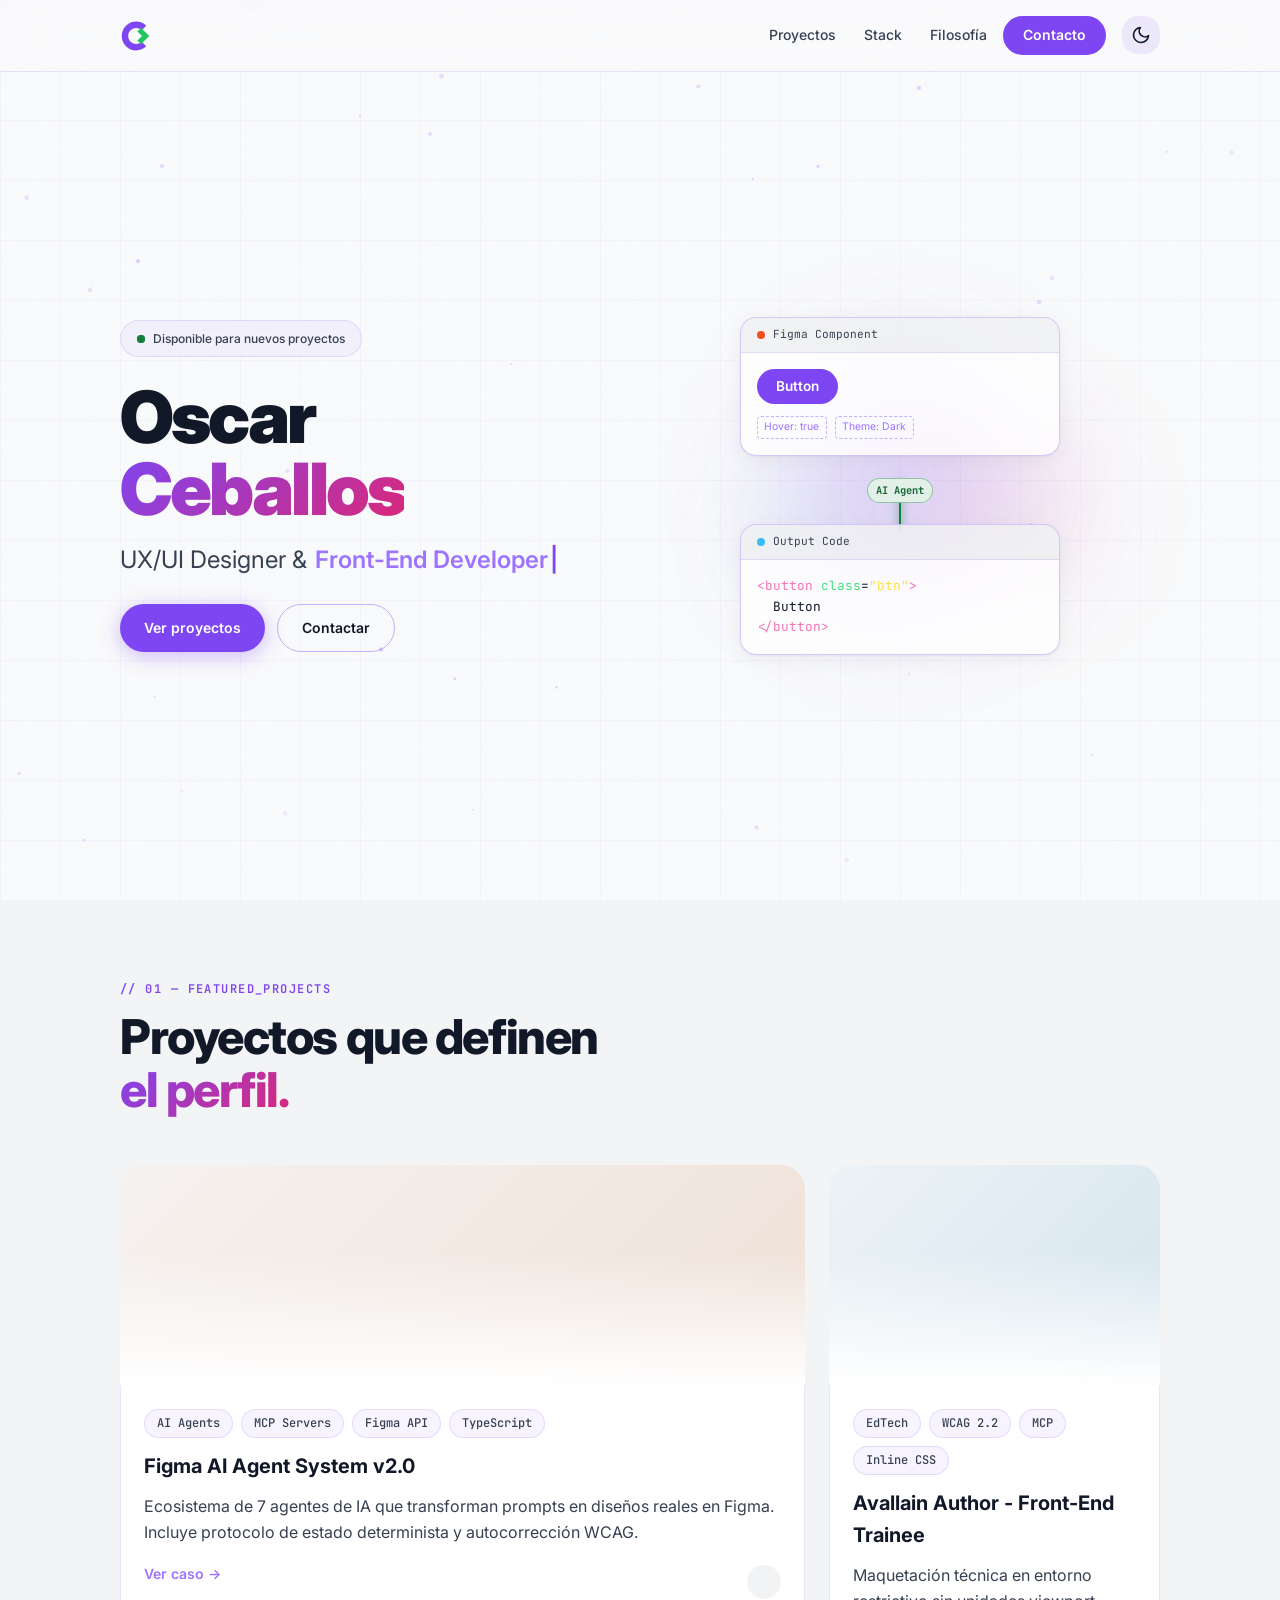
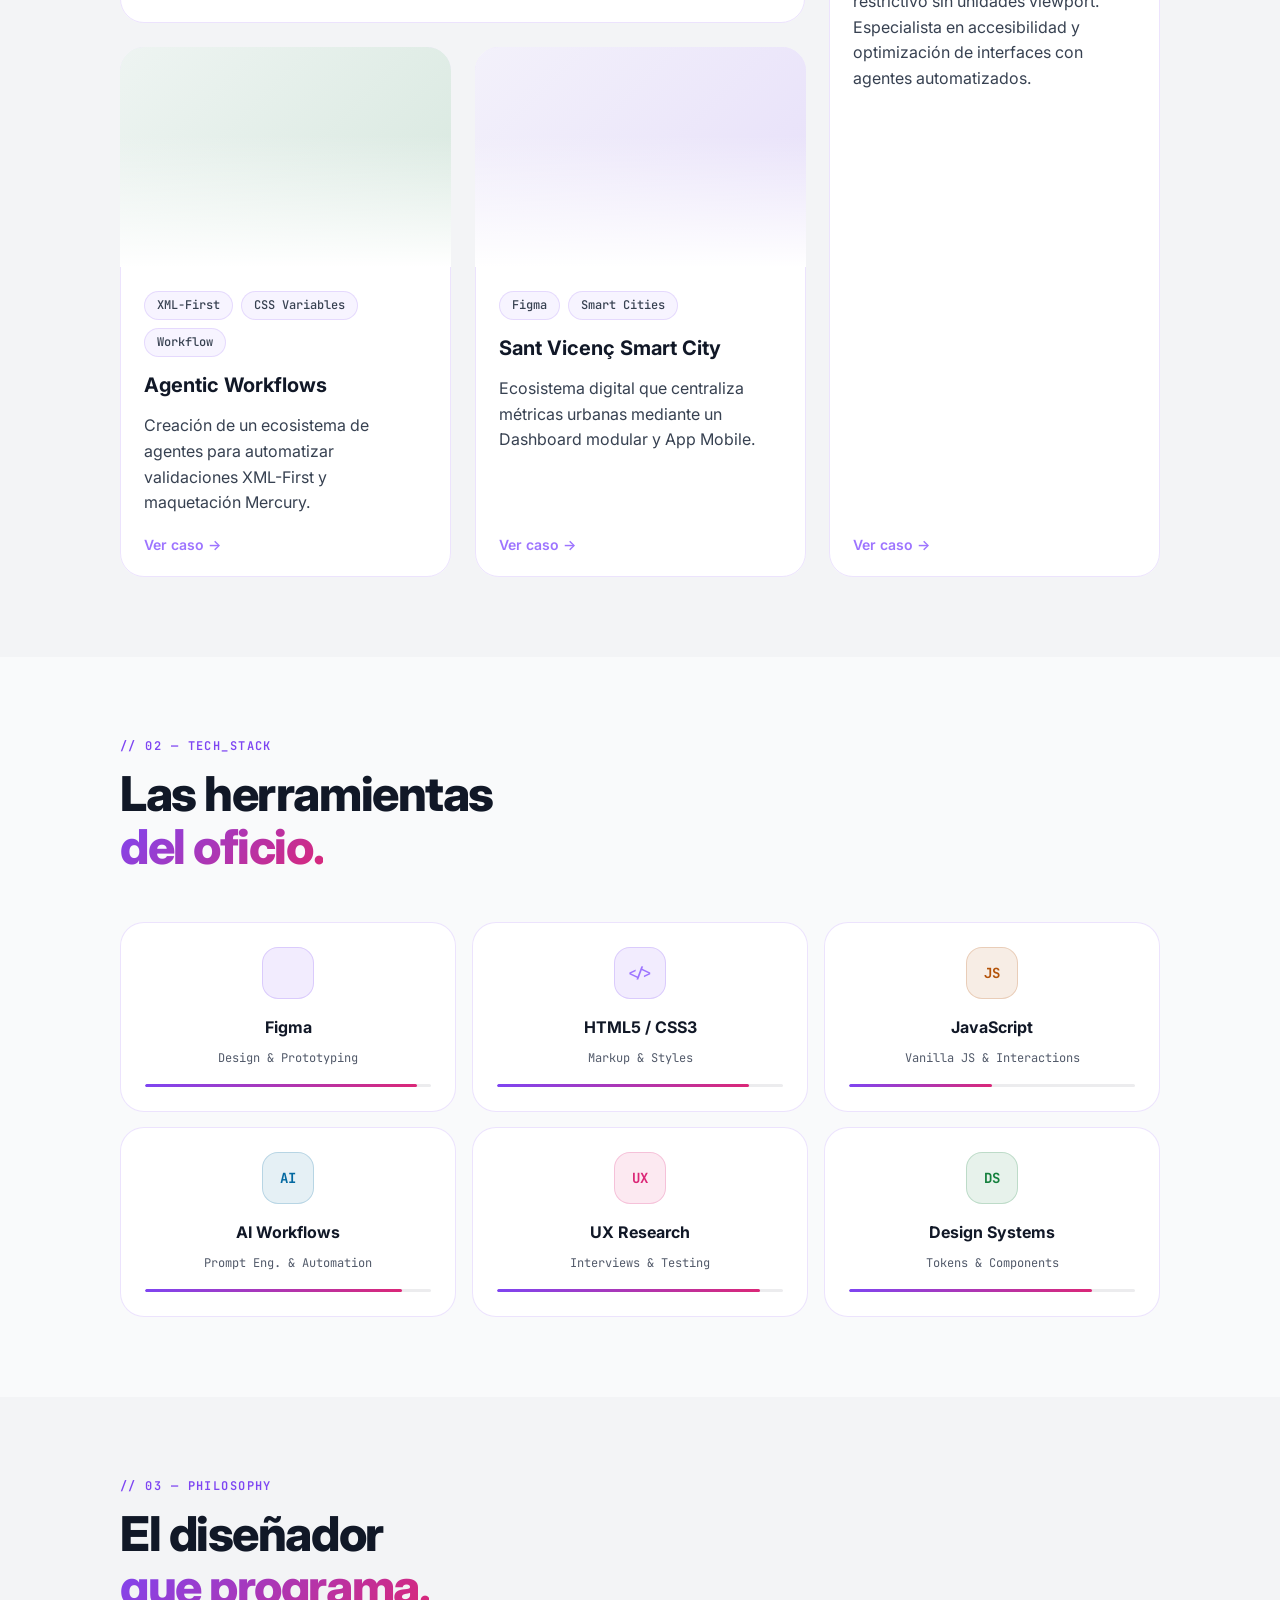
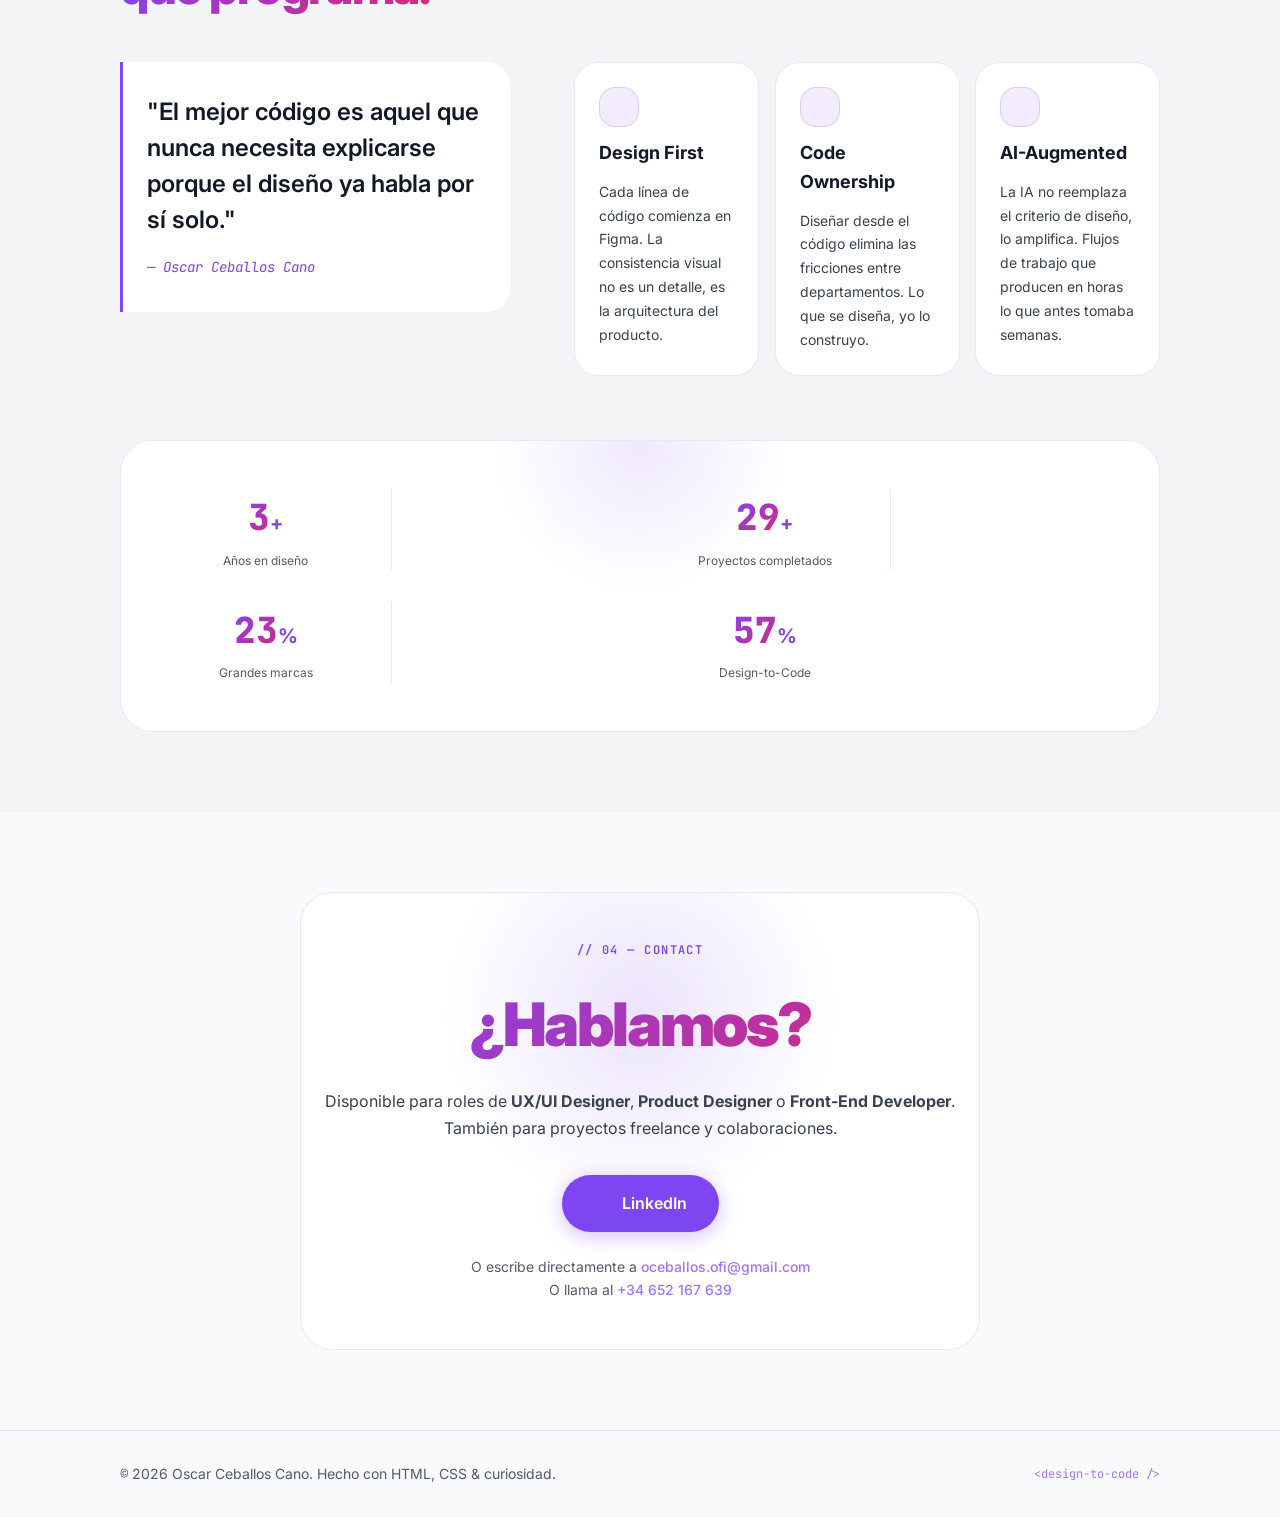
==== commit 8fa79fd9: "chore: comprehensive code audit and cleanup. Removed obsolete files, fixed broken links, and simplif" ====
--- a/index.html
+++ b/index.html
@@ -36,11 +36,77 @@
     <!-- Google Fonts -->
     <link rel="preconnect" href="https://fonts.googleapis.com" />
     <link rel="preconnect" href="https://fonts.gstatic.com" crossorigin />
-    <link
-        href="https://fonts.googleapis.com/css2?family=Inter:wght@300;400;500;600;700;900&family=JetBrains+Mono:wght@400;500;700&display=swap"
-        rel="stylesheet" />
-
-    <link rel="stylesheet" href="style.css" />
+    <link rel="preload" as="style" href="https://fonts.googleapis.com/css2?family=Inter:wght@400;500;600;700;900&display=swap" />
+    <link rel="stylesheet" href="https://fonts.googleapis.com/css2?family=Inter:wght@400;500;600;700;900&family=JetBrains+Mono:wght@400;500;700&display=swap" media="print" onload="this.media='all'" />
+
+    <!-- Critical CSS (Above the fold) -->
+    <style>
+        @font-face {
+            font-family: 'Inter';
+            font-style: normal;
+            font-weight: 400 900;
+            font-display: swap;
+            src: local('Inter'), local('Inter-Regular');
+        }
+
+        :root {
+            --bg: #09090E; --bg-2: #121219; --surface: #181822; --surface-2: #20202D;
+            --accent: #9D74FF; --accent-light: #B79BFF; --accent-dark: #7E45F2;
+            --text-primary: #F3F4F6; --text-secondary: #AFAFC0; --text-muted: #8E8E9F;
+            --font-sans: 'Inter', system-ui, -apple-system, sans-serif; --font-mono: 'JetBrains Mono', monospace;
+            --nav-h: 72px; --max-w: 1200px; --pad: 1.25rem; --r-sm: .5rem; --r-md: 1rem;
+            --r-full: 9999px; --ease: 300ms cubic-bezier(.4,0,.2,1);
+            --grad-purple: linear-gradient(135deg, #9D74FF 0%, #F472B6 100%);
+            --border: rgba(157,116,255,0.15);
+        }
+        html.light-mode {
+            --bg: #F9FAFB; --bg-2: #F3F4F6; --surface: #FFFFFF; --accent: #6D28D9;
+            --text-primary: #111827; --text-secondary: #374151; --text-muted: #525A6A;
+            --grad-purple: linear-gradient(135deg, #6D28D9 0%, #DB2777 100%);
+        }
+        *, *::before, *::after { box-sizing: border-box; margin: 0; padding: 0 }
+        html { scroll-behavior: smooth; -webkit-text-size-adjust: 100%; }
+        body { font-family: var(--font-sans); background: var(--bg); color: var(--text-primary); line-height: 1.6; overflow-x: hidden; -webkit-font-smoothing: antialiased; }
+        a { color: inherit; text-decoration: none; }
+        .container { width: 100%; max-width: var(--max-w); margin-inline: auto; padding-inline: var(--pad) }
+        
+        .nav { position: fixed; inset: 0 0 auto; z-index: 100; height: var(--nav-h); background: rgba(9,9,14,0.7); backdrop-filter: blur(20px); border-bottom: 1px solid var(--border); transition: transform var(--ease); }
+        .nav__container { display: flex; align-items: center; justify-content: space-between; height: 100%; margin-inline: auto; width: 100%; max-width: var(--max-w); padding-inline: var(--pad); }
+        .nav__logo { display: flex; align-items: center; gap: .5rem; font-family: var(--font-mono); font-weight: 700; font-size: 1.125rem; letter-spacing: .1em; }
+        .nav__logo-dot { width: 8px; height: 8px; border-radius: 50%; background: var(--accent); }
+
+        .hero { position: relative; min-height: 100dvh; display: flex; flex-direction: column; overflow: hidden; justify-content: center; text-align: center; }
+        .hero__container { position: relative; z-index: 2; margin-inline: auto; width: 100%; max-width: var(--max-w); padding-inline: var(--pad); }
+        .hero__badge { display: inline-flex; align-items: center; gap: .5rem; padding: .5rem 1rem; border: 1px solid var(--border); border-radius: var(--r-full); font-size: .75rem; color: var(--text-secondary); background: rgba(157,116,255,0.05); margin-bottom: 1.5rem; }
+        .hero__badge-dot { width: 8px; height: 8px; border-radius: 50%; background: #4ADE80; position: relative; }
+        .hero__name { font-size: clamp(3rem, 12vw, 4.5rem); font-weight: 900; line-height: 1; letter-spacing: -.04em; margin-bottom: 1rem; min-height: clamp(3rem, 12vw, 4.5rem); }
+        .hero__name-accent { background: var(--grad-purple); -webkit-background-clip: text; -webkit-text-fill-color: transparent; background-clip: text; }
+        .hero__role { font-size: clamp(1.25rem, 4vw, 1.5rem); color: var(--text-secondary); margin-bottom: 1.5rem; min-height: clamp(1.25rem, 4vw, 1.5rem); display: flex; justify-content: center; align-items: center; gap: .5rem; }
+        .hero__tagline { font-size: 1rem; color: var(--text-muted); margin-bottom: 2.5rem; max-width: 640px; margin-inline: auto; }
+        .hero__actions { display: flex; gap: .75rem; justify-content: center; flex-wrap: wrap; }
+        
+        .btn { display: inline-flex; align-items: center; padding: .75rem 1.5rem; border-radius: var(--r-full); font-size: .875rem; font-weight: 600; transition: all var(--ease); white-space: nowrap; }
+        .btn--primary { background: var(--accent); color: #FFFFFF; }
+        .btn--ghost { border: 1px solid var(--border); color: var(--text-primary); }
+
+        @keyframes fadeIn { from { opacity: 0 } to { opacity: 1 } }
+        .animate-fade-in { animation: fadeIn 0.4s ease-out both }
+    </style>
+
+    <!-- Main Stylesheet -->
+    <link rel="stylesheet" href="style.min.css">
+
+    <!-- Performance: Deferred Scripts -->
+    <script src="main-critical.js" defer></script>
+    <script>
+        // Load heavy visual effects only after the page is fully ready
+        window.addEventListener('load', () => {
+            const script = document.createElement('script');
+            script.src = 'main-particle.js';
+            script.defer = true;
+            document.head.appendChild(script);
+        });
+    </script>
 
     <!-- JSON-LD: Structured Data (Google Rich Results) -->
     <script type="application/ld+json">
@@ -50,10 +116,24 @@
       "name": "Oscar Ceballos Cano",
       "jobTitle": "UX/UI Designer & Front-End Developer",
       "url": "https://osceballos.github.io/",
+      "mainEntityOfPage": "https://osceballos.github.io/",
+      "image": "https://osceballos.github.io/og-image.png",
       "email": "oceballos.ofi@gmail.com",
       "telephone": "+34652167639",
-      "sameAs": ["https://www.linkedin.com/in/oscar-ceballos-cano-ba11aa343"],
-      "knowsAbout": ["UX Design", "UI Design", "Figma", "JavaScript", "CSS", "Design Systems", "AI Workflows"]
+      "sameAs": [
+        "https://www.linkedin.com/in/oscar-ceballos-cano-ba11aa343",
+        "https://github.com/osCeballos"
+      ],
+      "knowsAbout": [
+        "UX Design",
+        "UI Design",
+        "Figma",
+        "JavaScript",
+        "CSS",
+        "Design Systems",
+        "AI Workflows",
+        "WCAG 2.2 Accessibility"
+      ]
     }
     </script>
 </head>
@@ -63,9 +143,7 @@
     <!-- Skip to content (WCAG 2.4.1) -->
     <a href="#projects" class="skip-link">Saltar al contenido principal</a>
 
-    <!-- ═══════════════════════════════════════════════════════════ -->
-    <!--  NAV                                                        -->
-    <!-- ═══════════════════════════════════════════════════════════ -->
+    <!-- NAV -->
     <nav class="nav" role="navigation" aria-label="Navegación principal">
         <div class="container nav__container">
             <a href="#hero" class="nav__logo" aria-label="Ir al inicio">
@@ -106,19 +184,17 @@
     </nav>
 
     <!-- Mobile Nav Overlay -->
-    <div class="mobile-nav" id="mobile-nav" aria-hidden="true" role="menu" aria-label="Menú móvil">
-        <ul class="mobile-nav__links" role="list">
+    <nav class="mobile-nav" id="mobile-nav" aria-hidden="true" aria-label="Menú móvil">
+        <ul class="mobile-nav__links">
             <li><a href="#projects" class="mobile-nav__link">Proyectos</a></li>
             <li><a href="#stack" class="mobile-nav__link">Stack</a></li>
             <li><a href="#philosophy" class="mobile-nav__link">Filosofía</a></li>
             <li><a href="#contact" class="mobile-nav__link">Contacto</a></li>
         </ul>
-    </div>
+    </nav>
 
     <main>
-        <!-- ═══════════════════════════════════════════════════════════ -->
-        <!--  HERO                                                       -->
-        <!-- ═══════════════════════════════════════════════════════════ -->
+        <!-- HERO -->
         <section class="hero" id="hero" aria-label="Presentación">
             <div class="hero__noise" aria-hidden="true"></div>
             <div class="hero__grid-lines" aria-hidden="true"></div>
@@ -135,10 +211,8 @@
                         <span class="hero__name-accent">Ceballos</span>
                     </h1>
 
-                    <p class="hero__role animate-slide-up animate-delay-1" aria-label="UX/UI Designer &amp; Front-End Developer">
-                        <span class="hero__role-static" aria-hidden="true">UX/UI Designer </span>
-                        <span class="hero__role-separator" aria-hidden="true">&amp;</span>
-                        <span class="hero__role-dynamic" id="typewriter" aria-hidden="true">Front-End Developer</span>
+                    <p class="hero__role animate-slide-up animate-delay-1">
+                        UX/UI Designer &amp; <span class="hero__role-dynamic" id="typewriter">Front-End Developer</span>
                     </p>
 
 
@@ -195,9 +269,7 @@
 
         </section>
 
-        <!-- ═══════════════════════════════════════════════════════════ -->
-        <!--  PROJECTS — BENTO GRID                                      -->
-        <!-- ═══════════════════════════════════════════════════════════ -->
+        <!-- PROJECTS — BENTO GRID -->
         <section class="projects section" id="projects" aria-label="Proyectos destacados">
             <div class="container">
                 <header class="section__header reveal">
@@ -206,23 +278,15 @@
                     </h2>
                 </header>
 
-                <div class="bento" role="list">
+                <div class="bento">
 
                     <!-- Card 1 — Figma AI Agent System (FEATURED - WIDE) -->
-                    <article class="bento__card bento__card--wide reveal" role="listitem" aria-label="Proyecto Figma AI Agent System v2.0">
+                    <article class="bento__card bento__card--wide reveal" aria-label="Proyecto Figma AI Agent System v2.0">
                         <div class="bento__card-img bento__card-img--ui" aria-hidden="true">
                             <div class="bento__card-glow"></div>
                             <div class="bento__card-overlay"></div>
-                            <div class="bento__card-mockup ui-mockup">
-                                <div class="ui-mockup__nav">
-                                    <div class="ui-mockup__logo"></div>
-                                    <div class="ui-mockup__links"><span></span><span></span><span></span></div>
-                                </div>
-                                <div style="padding: 1rem; color: var(--accent); font-family: var(--font-mono); font-size: 0.65rem; line-height: 1.4;">
-                                    [ MCP_SERVER: RUNNING ]<br/>
-                                    &gt; figma-director active<br/>
-                                    &gt; optimizing accessibility
-                                </div>
+                            <div class="bento__card-mockup">
+                                <img src="./assets/mockups/ui.svg" alt="Mockup de interfaz de usuario" loading="lazy">
                             </div>
                         </div>
                         <div class="bento__card-body">
@@ -244,19 +308,12 @@
                     </article>
 
                     <!-- Card 2 — Avallain Author (TALL) -->
-                    <article class="bento__card bento__card--tall reveal" role="listitem" aria-label="Experiencia EdTech Avallain Author">
+                    <article class="bento__card bento__card--tall reveal" aria-label="Experiencia EdTech Avallain Author">
                         <div class="bento__card-img bento__card-img--ai" aria-hidden="true">
                             <div class="bento__card-glow"></div>
                             <div class="bento__card-overlay"></div>
-                            <div class="bento__card-mockup ai-mockup">
-                                <div class="ai-mockup__prompt">
-                                    <span class="mono">&gt; Agents: validate &amp; auto-fix WCAG</span>
-                                </div>
-                                <div class="ai-mockup__output">
-                                    <div class="ai-mockup__line"></div>
-                                    <div class="ai-mockup__line shorter"></div>
-                                    <div class="ai-mockup__line" style="width: 80%"></div>
-                                </div>
+                            <div class="bento__card-mockup">
+                                <img src="./assets/mockups/ai.svg" alt="Mockup de agentes de IA" loading="lazy">
                             </div>
                         </div>
                         <div class="bento__card-body">
@@ -273,15 +330,13 @@
                     </article>
 
                     <!-- Card 3 — Agentic Workflows -->
-                    <article class="bento__card reveal" role="listitem"
+                    <article class="bento__card reveal"
                         aria-label="Proyecto Agentic Workflows & Legacy Architecture">
                         <div class="bento__card-img bento__card-img--visual" aria-hidden="true">
                             <div class="bento__card-glow"></div>
                             <div class="bento__card-overlay"></div>
-                            <div class="bento__card-mockup visual-mockup">
-                                <div class="visual-mockup__node visual-mockup__node--1"><span class="mono">XML</span></div>
-                                <div class="visual-mockup__connector visual-mockup__connector--1"></div>
-                                <div class="visual-mockup__node visual-mockup__node--2"><span class="mono">AI</span></div>
+                            <div class="bento__card-mockup">
+                                <img src="./assets/mockups/visual.svg" alt="Mockup de flujo de trabajo" loading="lazy">
                             </div>
                         </div>
                         <div class="bento__card-body">
@@ -298,18 +353,12 @@
                     </article>
 
                     <!-- Card 4 — Sant Vicenç Smart City -->
-                    <article class="bento__card reveal" role="listitem" aria-label="Proyecto Sant Vicenç Smart City">
+                    <article class="bento__card reveal" aria-label="Proyecto Sant Vicenç Smart City">
                         <div class="bento__card-img bento__card-img--city" aria-hidden="true">
                             <div class="bento__card-glow"></div>
                             <div class="bento__card-overlay"></div>
-                            <div class="bento__card-mockup city-mockup">
-                                <div class="city-mockup__header"><span></span><span></span><span></span></div>
-                                <div class="city-mockup__grid">
-                                    <div class="city-mockup__stat"><span class="mono">AQI</span><small>Optimal</small>
-                                    </div>
-                                    <div class="city-mockup__stat"><span class="mono">LIVE</span><small>Traffic</small>
-                                    </div>
-                                </div>
+                            <div class="bento__card-mockup">
+                                <img src="./assets/mockups/city.svg" alt="Mockup de Smart City" loading="lazy">
                             </div>
                         </div>
                         <div class="bento__card-body">
@@ -330,9 +379,7 @@
             </div>
         </section>
 
-        <!-- ═══════════════════════════════════════════════════════════ -->
-        <!--  TECH STACK                                                  -->
-        <!-- ═══════════════════════════════════════════════════════════ -->
+        <!-- TECH STACK -->
         <section class="stack section" id="stack" aria-label="Tecnologías">
             <div class="container">
                 <header class="section__header reveal">
@@ -355,7 +402,7 @@
                         </div>
                         <h3 class="stack__name">Figma</h3>
                         <p class="stack__desc">Design & Prototyping</p>
-                        <div class="stack__level" aria-label="Nivel experto">
+                        <div class="stack__level" role="progressbar" aria-valuenow="95" aria-valuemin="0" aria-valuemax="100" aria-label="Nivel experto">
                             <div class="stack__level-bar" style="--level: 95%"></div>
                         </div>
                     </div>
@@ -367,7 +414,7 @@
                         </div>
                         <h3 class="stack__name">HTML5 / CSS3</h3>
                         <p class="stack__desc">Markup & Styles</p>
-                        <div class="stack__level" aria-label="Nivel avanzado">
+                        <div class="stack__level" role="progressbar" aria-valuenow="88" aria-valuemin="0" aria-valuemax="100" aria-label="Nivel avanzado">
                             <div class="stack__level-bar" style="--level: 88%"></div>
                         </div>
                     </div>
@@ -379,7 +426,7 @@
                         </div>
                         <h3 class="stack__name">JavaScript</h3>
                         <p class="stack__desc">Vanilla JS & Interactions</p>
-                        <div class="stack__level" aria-label="Nivel intermedio">
+                        <div class="stack__level" role="progressbar" aria-valuenow="50" aria-valuemin="0" aria-valuemax="100" aria-label="Nivel intermedio">
                             <div class="stack__level-bar" style="--level: 50%"></div>
                         </div>
                     </div>
@@ -391,7 +438,7 @@
                         </div>
                         <h3 class="stack__name">AI Workflows</h3>
                         <p class="stack__desc">Prompt Eng. & Automation</p>
-                        <div class="stack__level" aria-label="Nivel avanzado">
+                        <div class="stack__level" role="progressbar" aria-valuenow="90" aria-valuemin="0" aria-valuemax="100" aria-label="Nivel avanzado">
                             <div class="stack__level-bar" style="--level: 90%"></div>
                         </div>
                     </div>
@@ -403,7 +450,7 @@
                         </div>
                         <h3 class="stack__name">UX Research</h3>
                         <p class="stack__desc">Interviews & Testing</p>
-                        <div class="stack__level" aria-label="Nivel experto">
+                        <div class="stack__level" role="progressbar" aria-valuenow="92" aria-valuemin="0" aria-valuemax="100" aria-label="Nivel experto">
                             <div class="stack__level-bar" style="--level: 92%"></div>
                         </div>
                     </div>
@@ -415,7 +462,7 @@
                         </div>
                         <h3 class="stack__name">Design Systems</h3>
                         <p class="stack__desc">Tokens & Components</p>
-                        <div class="stack__level" aria-label="Nivel avanzado">
+                        <div class="stack__level" role="progressbar" aria-valuenow="85" aria-valuemin="0" aria-valuemax="100" aria-label="Nivel avanzado">
                             <div class="stack__level-bar" style="--level: 85%"></div>
                         </div>
                     </div>
@@ -424,9 +471,7 @@
             </div>
         </section>
 
-        <!-- ═══════════════════════════════════════════════════════════ -->
-        <!--  PHILOSOPHY                                                  -->
-        <!-- ═══════════════════════════════════════════════════════════ -->
+        <!-- PHILOSOPHY -->
         <section class="philosophy section" id="philosophy" aria-label="Experiencia y filosofía">
             <div class="container">
                 <header class="section__header reveal">
@@ -511,9 +556,7 @@
             </div>
         </section>
 
-        <!-- ═══════════════════════════════════════════════════════════ -->
-        <!--  CONTACT                                                     -->
-        <!-- ═══════════════════════════════════════════════════════════ -->
+        <!-- CONTACT -->
         <section class="contact section" id="contact" aria-label="Sección de contacto">
             <div class="container">
                 <div class="contact__inner reveal">
@@ -550,9 +593,7 @@
         </section>
     </main>
 
-    <!-- ═══════════════════════════════════════════════════════════ -->
-    <!--  FOOTER                                                      -->
-    <!-- ═══════════════════════════════════════════════════════════ -->
+    <!-- FOOTER -->
     <footer class="footer" role="contentinfo">
         <div class="container">
             <div class="footer__inner">
@@ -582,7 +623,6 @@
         </div>
     </div>
 
-    <script src="main.js"></script>
 </body>
 
 </html>
--- a/style.min.css
+++ b/style.min.css
@@ -0,0 +1 @@
+.skip-link{position:absolute;top:-9999px;left:1rem;z-index:9999;padding:.75rem 1.5rem;background:var(--accent);color:var(--text-primary);border-radius:0 0 var(--r-sm) var(--r-sm);font-weight:600;text-decoration:none;transition:top 0.2s ease}.skip-link:focus{top:0;outline:3px solid var(--text-primary);outline-offset:2px}@keyframes blink{0%,100%{opacity:1}50%{opacity:0}}:root{--bg:#09090E;--bg-2:#121219;--surface:#181822;--surface-2:#20202D;--border:color-mix(in srgb,var(--accent) 15%,transparent);--border-hover:color-mix(in srgb,var(--accent) 40%,transparent);--accent:#9D74FF;--accent-light:#B79BFF;--accent-dark:#7E45F2;--accent-glow:rgba(157,116,255,0.25);--text-primary:#F3F4F6;--text-secondary:#AFAFC0;--text-muted:#9494A6;--accent-alt:#F472B6;--info:#38BDF8;--success:#4ADE80;--success-light:#86EFAC;--warning:#FBBF24;--warning-light:#FDE047;--mac-close:transparent;--mac-min:#FBBF24;--mac-max:#4ADE80;--grad-purple:linear-gradient(135deg,#9D74FF 0%,#F472B6 100%);--grad-card:linear-gradient(160deg,color-mix(in srgb,var(--accent) 8%,transparent) 0%,color-mix(in srgb,var(--accent-alt) 4%,transparent) 100%);--font-sans:'Inter',system-ui,-apple-system,BlinkMacSystemFont,"Segoe UI",Roboto,sans-serif;--font-mono:'JetBrains Mono','Fira Code',ui-monospace,SFMono-Regular,monospace;--r-sm:.5rem;--r-md:1rem;--r-lg:1.5rem;--r-xl:2rem;--r-full:9999px;--shadow-card:0 4px 20px rgba(0,0,0,0.4),0 1px 3px rgba(0,0,0,0.3);--shadow-card-hover:0 8px 40px rgba(0,0,0,0.5),0 0 20px rgba(157,116,255,0.15);--shadow-glow:0 0 40px rgba(157,116,255,0.25);--ease:300ms cubic-bezier(.4,0,.2,1);--spring:400ms cubic-bezier(.34,1.56,.64,1);--nav-h:72px;--max-w:1200px;--pad:1.25rem;}html.light-mode{--bg:#F9FAFB;--bg-2:#F3F4F6;--surface:#FFFFFF;--surface-2:#E5E7EB;--accent:#7E45F2;--accent-light:#9D74FF;--accent-dark:#5A29B8;--accent-glow:rgba(126,69,242,0.15);--text-primary:#111827;--text-secondary:#374151;--text-muted:#525A6A;--accent-alt:#DB2777;--info:#0369A1;--success:#15803D;--success-light:#166534;--warning:#B45309;--warning-light:#92400E;--grad-purple:linear-gradient(135deg,#7E45F2 0%,#DB2777 100%);--grad-card:linear-gradient(160deg,color-mix(in srgb,var(--accent) 8%,transparent) 0%,color-mix(in srgb,var(--accent-alt) 4%,transparent) 100%);--shadow-card:0 4px 20px rgba(0,0,0,0.05),0 1px 3px rgba(0,0,0,0.05);--shadow-card-hover:0 8px 40px rgba(0,0,0,0.08),0 0 20px rgba(126,69,242,0.15);--shadow-glow:0 0 40px rgba(126,69,242,0.15);}*,*::before,*::after{box-sizing:border-box;margin:0;padding:0}html{scroll-behavior:smooth;scroll-padding-top:var(--nav-h);-webkit-text-size-adjust:100%}body{font-family:var(--font-sans);background:var(--bg);color:var(--text-primary);line-height:1.6;overflow-x:hidden;-webkit-font-smoothing:antialiased;text-rendering:optimizeLegibility}img,svg{display:block;max-width:100%;height:auto;content-visibility:auto}a{color:inherit;text-decoration:none}ul{list-style:none}button{font-family:inherit;cursor:pointer;border:none;background:none}:focus-visible{outline:2px solid var(--accent);outline-offset:4px;border-radius:var(--r-sm)}.mono{font-family:var(--font-mono)}.gradient-text{background:var(--grad-purple);-webkit-background-clip:text;-webkit-text-fill-color:transparent;background-clip:text}.container{width:100%;max-width:var(--max-w);margin-inline:auto;padding-inline:var(--pad)}.section{padding-block:5rem}@keyframes fadeIn{from{opacity:0}to{opacity:1}}@keyframes slideUp{from{opacity:0;transform:translateY(32px)}to{opacity:1;transform:translateY(0)}}@keyframes float{0%,100%{transform:translateY(0)}50%{transform:translateY(-12px)}}@keyframes pulse-green{0%{transform:scale(1);opacity:0.8;}100%{transform:scale(2.8);opacity:0;}}@keyframes blink{0%,100%{opacity:1}50%{opacity:0}}@keyframes laser-scan{0%{transform:translateY(-15px) scaleY(0);}50%{transform:translateY(-15px) scaleY(1);}100%{transform:translateY(35px) scaleY(0);}}.reveal{opacity:0.01;transform:translateY(24px);transition:opacity 0.4s ease-out,transform 0.4s cubic-bezier(0.2,0.8,0.2,1);will-change:opacity,transform}.reveal.is-visible{opacity:1;transform:translateY(0)}.reveal.is-visible:nth-child(2){transition-delay:.05s}.reveal.is-visible:nth-child(3){transition-delay:.10s}.reveal.is-visible:nth-child(4){transition-delay:.15s}.animate-fade-in{animation:fadeIn 0.4s ease-out both}.animate-slide-up{animation:slideUp 0.5s cubic-bezier(0.2,0.8,0.2,1) both}.animate-delay-1{animation-delay:.05s}.animate-delay-2{animation-delay:.10s}.animate-delay-3{animation-delay:.15s}.nav{position:fixed;inset:0 0 auto;z-index:100;height:var(--nav-h);background:color-mix(in srgb,var(--bg) 70%,transparent);backdrop-filter:blur(20px);-webkit-backdrop-filter:blur(20px);border-bottom:1px solid var(--border);transition:transform var(--ease),background var(--ease),border-color var(--ease);will-change:transform;display:block}.nav--hidden{transform:translateY(-100%);}.nav__container{display:flex;align-items:center;justify-content:space-between;height:100%;margin-inline:auto;width:100%;max-width:var(--max-w);padding-inline:var(--pad)}.nav.scrolled{background:color-mix(in srgb,var(--bg) 92%,transparent);border-bottom-color:color-mix(in srgb,var(--accent) 30%,transparent)}.nav__logo{display:flex;align-items:center;gap:.5rem}.nav__logo-text{font-family:var(--font-mono);font-weight:700;font-size:1.125rem;letter-spacing:.1em}.nav__logo-dot{width:8px;height:8px;border-radius:50%;background:var(--accent);animation:pulse-green 2s infinite}.nav__right{display:flex;align-items:center;gap:1rem;}.theme-toggle{display:flex;align-items:center;justify-content:center;width:38px;height:38px;border-radius:var(--r-md);color:var(--text-primary);background:color-mix(in srgb,var(--accent) 10%,transparent);transition:all var(--ease);}.theme-toggle:focus-visible{outline:2px solid var(--accent);outline-offset:3px;}.theme-toggle:hover{background:color-mix(in srgb,var(--accent) 20%,transparent);transform:translateY(-2px);box-shadow:0 4px 12px color-mix(in srgb,var(--accent) 30%,transparent);}.theme-toggle svg{width:20px;height:20px;fill:none;}.nav__links{display:none;gap:.25rem;align-items:center}.nav__link{position:relative;padding:.5rem .75rem;font-size:.875rem;font-weight:500;color:var(--text-secondary);border-radius:var(--r-sm);transition:color var(--ease),background var(--ease),transform var(--ease);display:inline-flex;align-items:center;}.nav__link:hover{color:var(--accent);background:color-mix(in srgb,var(--accent) 10%,transparent)}.nav__link:active{transform:scale(0.95);}.nav__link--current{color:var(--text-primary);font-weight:700;}.nav__link--current::after{content:'';position:absolute;bottom:-2px;left:50%;transform:translateX(-50%);width:4px;height:4px;background:var(--accent);border-radius:50%;box-shadow:0 0 8px var(--accent);}.nav__link--cta{background:var(--accent);color:#FFFFFF !important;padding:.5rem 1.25rem;border-radius:var(--r-full);font-weight:600}.nav__link--cta:hover{background:var(--accent-light);transform:translateY(-1px);box-shadow:var(--shadow-glow)}.nav__menu-btn{display:flex;flex-direction:column;gap:5px;padding:.5rem;border-radius:var(--r-sm)}.nav__menu-btn span{display:block;width:24px;height:2px;background:var(--text-primary);border-radius:2px;transition:transform var(--ease),opacity var(--ease);transform-origin:center}.nav__menu-btn.is-open span:nth-child(1){transform:translateY(7px) rotate(45deg)}.nav__menu-btn.is-open span:nth-child(2){opacity:0}.nav__menu-btn.is-open span:nth-child(3){transform:translateY(-7px) rotate(-45deg)}.mobile-nav{position:fixed;inset:0;z-index:90;display:flex;flex-direction:column;align-items:center;justify-content:center;background:color-mix(in srgb,var(--bg) 97%,transparent);backdrop-filter:blur(20px);opacity:0;pointer-events:none;transition:opacity var(--ease),visibility var(--ease);visibility:hidden;}.mobile-nav.is-open{opacity:1;pointer-events:all;visibility:visible;}.mobile-nav__links{display:flex;flex-direction:column;align-items:center;gap:2rem}.mobile-nav__link{font-size:2rem;font-weight:700;color:var(--text-secondary);transition:color var(--ease),transform var(--spring)}.mobile-nav__link:hover{color:var(--accent-light);transform:scale(1.05)}.hero{position:relative;min-height:100dvh;display:flex;flex-direction:column;overflow:hidden}.hero::before{content:'';height:var(--nav-h);flex-shrink:0;}.hero__noise{position:absolute;inset:0;background-image:url("data:image/svg+xml,%3Csvg viewBox='0 0 200 200' xmlns='http://www.w3.org/2000/svg'%3E%3Cfilter id='n'%3E%3CfeTurbulence type='fractalNoise' baseFrequency='.9' numOctaves='4' stitchTiles='stitch'/%3E%3CfeColorMatrix type='saturate' values='0'/%3E%3C/filter%3E%3Crect width='100%25' height='100%25' filter='url(%23n)' opacity='.04'/%3E%3C/svg%3E");opacity:.4;pointer-events:none}.hero__grid-lines{position:absolute;inset:0;background-image:linear-gradient(to right,color-mix(in srgb,var(--accent) 4%,transparent) 1px,transparent 1px),linear-gradient(to bottom,color-mix(in srgb,var(--accent) 4%,transparent) 1px,transparent 1px);background-size:60px 60px;pointer-events:none}.hero__container{display:grid;grid-template-columns:1fr;align-items:center;margin-block:auto;width:100%;max-width:var(--max-w);margin-inline:auto;padding-inline:var(--pad);z-index:2;position:relative}.hero__content{position:relative;padding-block:2rem;max-width:640px;margin-inline:auto;text-align:center}.hero__badge{display:inline-flex;align-items:center;gap:.5rem;padding:.5rem 1rem;border:1px solid var(--border);border-radius:var(--r-full);font-size:.75rem;font-weight:500;color:var(--text-secondary);background:color-mix(in srgb,var(--accent) 5%,transparent);margin-bottom:1.5rem;backdrop-filter:blur(10px)}.hero__badge-dot{width:8px;height:8px;border-radius:50%;background:var(--success);position:relative;}.hero__badge-dot::after{content:'';position:absolute;inset:0;border-radius:50%;background:inherit;animation:pulse-green 1.8s ease-out infinite;z-index:-1;}.hero__name{font-size:clamp(3rem,12vw,4.5rem);font-weight:900;line-height:1;letter-spacing:-.04em;margin-bottom:1rem;min-height:clamp(3rem,12vw,4.5rem);}.hero__name-accent{background:var(--grad-purple);-webkit-background-clip:text;-webkit-text-fill-color:transparent;background-clip:text}.hero__role{font-size:clamp(1.25rem,4vw,1.5rem);font-weight:400;color:var(--text-secondary);margin-bottom:1.5rem;display:flex;align-items:center;justify-content:center;gap:.5rem;flex-wrap:wrap;min-height:clamp(1.25rem,4vw,1.5rem);}.hero__role-separator{color:var(--accent);font-weight:700}.hero__role-dynamic{color:var(--accent-light);font-weight:600}.hero__role-dynamic::after{content:'|';animation:blink 1s step-end infinite;color:var(--accent);margin-left:2px}.hero__tagline{font-size:1rem;color:var(--text-muted);margin-bottom:2.5rem;line-height:1.7}.hero__tagline-mono{font-family:var(--font-mono);font-size:.875rem;color:var(--accent);display:inline-block;margin-top:.5rem}.hero__actions{display:flex;gap:.75rem;justify-content:center;flex-wrap:wrap}.hero__visual{display:none}.btn{display:inline-flex;align-items:center;gap:.5rem;padding:.75rem 1.5rem;border-radius:var(--r-full);font-size:.875rem;font-weight:600;transition:all var(--ease);position:relative;white-space:nowrap}.btn--primary{background:var(--accent);color:#FFFFFF;box-shadow:0 4px 20px color-mix(in srgb,var(--accent) 35%,transparent)}.btn--primary:hover{background:var(--accent-light);transform:translateY(-2px);box-shadow:0 8px 32px color-mix(in srgb,var(--accent) 50%,transparent)}.btn--ghost{border:1px solid var(--border-hover);color:var(--text-primary)}.btn--ghost:hover{border-color:var(--accent);background:color-mix(in srgb,var(--accent) 8%,transparent);transform:translateY(-2px)}.btn--lg{padding:1rem 2rem;font-size:1rem}.section__header{margin-bottom:3rem}.section__label{font-size:.75rem;font-weight:600;color:var(--accent);letter-spacing:.12em;text-transform:uppercase;margin-bottom:.75rem}.section__title{font-size:clamp(1.875rem,6vw,3rem);font-weight:800;line-height:1.1;letter-spacing:-.03em}.projects{background:var(--bg-2)}.bento{display:grid;grid-template-columns:repeat(auto-fit,minmax(min(300px,100%),1fr));gap:1.5rem;align-items:stretch;}.bento__card{position:relative;border-radius:var(--r-lg);background:var(--surface);overflow:hidden;display:flex;flex-direction:column;height:100%;transition:outline var(--ease),box-shadow var(--ease),transform var(--spring);outline:1px solid var(--border);outline-offset:-1px;}.bento__card:hover{outline-color:var(--border-hover);box-shadow:var(--shadow-card-hover);transform:translateY(-4px);will-change:transform}.bento__card-img{position:relative;width:100%;aspect-ratio:16 / 9;overflow:hidden;background:var(--surface-2);display:flex;align-items:center;justify-content:center}.bento__card-img img{width:100%;height:100%;object-fit:cover;}.bento__card-img--city{background:linear-gradient(135deg,color-mix(in srgb,var(--accent) 5%,var(--bg)),color-mix(in srgb,var(--accent) 15%,var(--bg)))}.bento__card-img--ui{background:linear-gradient(135deg,color-mix(in srgb,var(--warning) 5%,var(--bg)),color-mix(in srgb,var(--warning) 15%,var(--bg)))}.bento__card-img--ai{background:linear-gradient(135deg,color-mix(in srgb,var(--info) 5%,var(--bg)),color-mix(in srgb,var(--info) 15%,var(--bg)))}.bento__card-img--visual{background:linear-gradient(135deg,color-mix(in srgb,var(--success) 5%,var(--bg)),color-mix(in srgb,var(--success) 15%,var(--bg)))}.bento__card-glow{position:absolute;inset:0;opacity:0;transition:opacity .5s ease}.bento__card:hover .bento__card-glow{opacity:1}.bento__card-img--city .bento__card-glow{background:radial-gradient(ellipse at 50% 50%,color-mix(in srgb,var(--accent) 30%,transparent),transparent 70%)}.bento__card-img--ui .bento__card-glow{background:radial-gradient(ellipse at 50% 50%,color-mix(in srgb,var(--accent-alt) 25%,transparent),transparent 70%)}.bento__card-img--ai .bento__card-glow{background:radial-gradient(ellipse at 50% 50%,color-mix(in srgb,var(--info) 20%,transparent),transparent 70%)}.bento__card-img--visual .bento__card-glow{background:radial-gradient(ellipse at 50% 50%,color-mix(in srgb,var(--success) 20%,transparent),transparent 70%)}.bento__card-overlay{position:absolute;inset:0;background:linear-gradient(to top,var(--surface) 0%,transparent 60%)}.bento__card-body{padding:1.5rem;display:flex;flex-direction:column;flex-grow:1;gap:.75rem}.bento__card-tags{display:flex;flex-wrap:wrap;gap:.5rem}.tag{padding:.25rem .75rem;border:1px solid var(--border);border-radius:var(--r-full);font-size:.75rem;font-weight:500;color:var(--text-secondary);background:color-mix(in srgb,var(--accent) 6%,transparent);font-family:var(--font-mono);position:relative;z-index:20}.bento__card-title{font-size:1.25rem;font-weight:700}.bento__card-desc{flex:1;margin-bottom:0.5rem;color:var(--text-secondary);}.bento__card-footer{display:flex;justify-content:space-between;align-items:center;width:100%;margin-top:auto;position:relative;z-index:25;}.btn--github-card{display:flex;align-items:center;justify-content:center;color:var(--text-muted);transition:all var(--ease);padding:0.5rem;border-radius:50%;background:color-mix(in srgb,var(--text-primary) 5%,transparent);}.btn--github-card:hover{color:var(--accent);background:color-mix(in srgb,var(--accent) 10%,transparent);transform:translateY(-2px);}.bento__card-link{font-size:.875rem;font-weight:600;color:var(--accent-light);display:inline-flex;align-items:center;gap:.25rem;transition:gap var(--ease),color var(--ease);align-self:flex-start;position:relative}.bento__card-link::before{content:'';position:absolute;inset:0;z-index:10}.bento__card:hover .bento__card-link{color:var(--text-primary);gap:.5rem}.bento__card-link:hover{color:var(--text-primary);gap:.5rem}.bento__card-mockup{position:relative;z-index:20;width:85%;max-width:280px}.city-mockup{background:color-mix(in srgb,var(--surface) 90%,transparent);border:1px solid color-mix(in srgb,var(--accent) 30%,transparent);border-radius:var(--r-md);padding:.75rem;font-family:var(--font-mono)}.city-mockup__header{display:flex;gap:6px;margin-bottom:.75rem}.city-mockup__header span{width:8px;height:8px;border-radius:50%}.city-mockup__header span:first-child{background:var(--mac-close)}.city-mockup__header span:nth-child(2){background:var(--mac-min)}.city-mockup__header span:last-child{background:var(--mac-max)}.city-mockup__grid{display:grid;grid-template-columns:1fr 1fr;gap:.5rem}.city-mockup__stat{background:color-mix(in srgb,var(--accent) 10%,transparent);border:1px solid color-mix(in srgb,var(--accent) 20%,transparent);border-radius:var(--r-sm);padding:.5rem;display:flex;flex-direction:column;gap:2px}.city-mockup__stat span{font-size:1.125rem;font-weight:700;color:var(--accent-light)}.city-mockup__stat small{font-size:.6rem;color:var(--text-muted);text-transform:uppercase;letter-spacing:.05em}.city-mockup__chart{grid-column:1/-1;background:color-mix(in srgb,var(--accent) 5%,transparent);border:1px solid color-mix(in srgb,var(--accent) 15%,transparent);border-radius:var(--r-sm);padding:.5rem}.city-mockup__chart svg{width:100%;height:32px}.ui-mockup{background:color-mix(in srgb,var(--surface) 90%,transparent);border:1px solid color-mix(in srgb,var(--accent-alt) 20%,transparent);border-radius:var(--r-md);overflow:hidden}.ui-mockup__nav{display:flex;align-items:center;justify-content:space-between;padding:.5rem .75rem;background:color-mix(in srgb,var(--accent-alt) 8%,transparent);border-bottom:1px solid color-mix(in srgb,var(--accent-alt) 10%,transparent)}.ui-mockup__logo{width:24px;height:10px;background:linear-gradient(90deg,var(--accent-alt),var(--accent));border-radius:2px}.ui-mockup__links{display:flex;gap:6px}.ui-mockup__links span{width:20px;height:4px;background:color-mix(in srgb,var(--text-primary) 20%,transparent);border-radius:2px}.ui-mockup__hero{padding:1rem .75rem}.ui-mockup__text{display:flex;flex-direction:column;gap:4px;margin-bottom:.75rem}.ui-mockup__text span{height:6px;background:color-mix(in srgb,var(--text-primary) 30%,transparent);border-radius:2px}.ui-mockup__text span:first-child{width:80%}.ui-mockup__text span:nth-child(2){width:65%}.ui-mockup__text .shorter{width:50%;background:color-mix(in srgb,var(--text-primary) 15%,transparent)}.ui-mockup__btn{width:60px;height:16px;background:var(--accent-alt);border-radius:var(--r-full)}.ai-mockup{background:color-mix(in srgb,var(--surface) 95%,transparent);border:1px solid color-mix(in srgb,var(--info) 20%,transparent);border-radius:var(--r-md);padding:.75rem;width:90%}.ai-mockup__prompt{background:color-mix(in srgb,var(--info) 6%,transparent);border:1px solid color-mix(in srgb,var(--info) 15%,transparent);border-radius:var(--r-sm);padding:.5rem .75rem;font-size:.75rem;color:var(--info);margin-bottom:.75rem}.ai-mockup__output{display:flex;flex-direction:column;gap:6px}.ai-mockup__line{height:4px;background:color-mix(in srgb,var(--text-primary) 15%,transparent);border-radius:2px}.ai-mockup__line.shorter{width:60%}.visual-mockup{display:flex;align-items:center;justify-content:center;padding:1rem;width:100%}.visual-mockup__node{padding:.5rem .75rem;border:1px solid color-mix(in srgb,var(--success) 30%,transparent);border-radius:var(--r-sm);font-size:.6rem;font-weight:700;color:var(--success-light);background:color-mix(in srgb,var(--success) 8%,transparent);text-align:center}.visual-mockup__node--2{border-color:color-mix(in srgb,var(--accent) 40%,transparent);color:var(--accent-light);background:color-mix(in srgb,var(--accent) 8%,transparent)}.visual-mockup__node--3{border-color:color-mix(in srgb,var(--warning) 30%,transparent);color:var(--warning-light);background:color-mix(in srgb,var(--warning) 8%,transparent)}.visual-mockup__connector{width:24px;height:2px;background:linear-gradient(90deg,color-mix(in srgb,var(--success) 50%,transparent),color-mix(in srgb,var(--accent) 50%,transparent))}.visual-mockup__connector--2{background:linear-gradient(90deg,color-mix(in srgb,var(--accent) 50%,transparent),color-mix(in srgb,var(--warning) 50%,transparent))}.stack{background:var(--bg)}.stack__grid{display:grid;grid-template-columns:1fr 1fr;gap:1rem}.stack__item{position:relative;padding:1.5rem;border:1px solid var(--border);border-radius:var(--r-lg);background:var(--surface);display:flex;flex-direction:column;align-items:center;text-align:center;gap:.5rem;cursor:default;transition:border-color var(--ease),background var(--ease),transform var(--spring);overflow:hidden}.stack__item::before{content:'';position:absolute;inset:0;background:var(--grad-card);opacity:0;transition:opacity var(--ease)}.stack__item:hover,.stack__item:focus{border-color:var(--border-hover);transform:translateY(-4px) scale(1.02)}.stack__item:hover::before,.stack__item:focus::before{opacity:1}.stack__item:hover{will-change:transform}.stack__icon{width:52px;height:52px;border-radius:var(--r-md);background:color-mix(in srgb,var(--accent) 10%,transparent);border:1px solid color-mix(in srgb,var(--accent) 20%,transparent);display:flex;align-items:center;justify-content:center;margin-bottom:.5rem;transition:background var(--ease),box-shadow var(--ease)}.stack__item:hover .stack__icon{background:color-mix(in srgb,var(--accent) 20%,transparent);box-shadow:0 0 20px color-mix(in srgb,var(--accent) 30%,transparent)}.stack__icon svg{width:28px;height:28px}.stack__icon-text{font-size:.875rem;font-weight:700;color:var(--accent-light)}.stack__icon--js{background:color-mix(in srgb,var(--warning) 10%,transparent);border-color:color-mix(in srgb,var(--warning) 20%,transparent)}.stack__icon--js .stack__icon-text{color:var(--warning)}.stack__item:hover .stack__icon--js{background:color-mix(in srgb,var(--warning) 20%,transparent);box-shadow:0 0 20px color-mix(in srgb,var(--warning) 20%,transparent)}.stack__icon--ai{background:color-mix(in srgb,var(--info) 10%,transparent);border-color:color-mix(in srgb,var(--info) 20%,transparent)}.stack__icon--ai .stack__icon-text{color:var(--info)}.stack__item:hover .stack__icon--ai{background:color-mix(in srgb,var(--info) 20%,transparent);box-shadow:0 0 20px color-mix(in srgb,var(--info) 20%,transparent)}.stack__icon--ux{background:color-mix(in srgb,var(--accent-alt) 10%,transparent);border-color:color-mix(in srgb,var(--accent-alt) 20%,transparent)}.stack__icon--ux .stack__icon-text{color:var(--accent-alt)}.stack__item:hover .stack__icon--ux{background:color-mix(in srgb,var(--accent-alt) 20%,transparent);box-shadow:0 0 20px color-mix(in srgb,var(--accent-alt) 20%,transparent)}.stack__icon--ds{background:color-mix(in srgb,var(--success) 10%,transparent);border-color:color-mix(in srgb,var(--success) 20%,transparent)}.stack__icon--ds .stack__icon-text{color:var(--success)}.stack__item:hover .stack__icon--ds{background:color-mix(in srgb,var(--success) 20%,transparent);box-shadow:0 0 20px color-mix(in srgb,var(--success) 20%,transparent)}.stack__name{font-size:1rem;font-weight:700;position:relative}.stack__desc{font-size:.75rem;color:var(--text-muted);font-family:var(--font-mono);position:relative}.stack__level{width:100%;height:3px;background:color-mix(in srgb,var(--text-primary) 8%,transparent);border-radius:var(--r-full);margin-top:.5rem;overflow:hidden;position:relative}.stack__level-bar{height:100%;width:0;background:var(--grad-purple);border-radius:var(--r-full);transition:width 1.2s cubic-bezier(.4,0,.2,1) .3s}.stack__item.is-visible .stack__level-bar{width:var(--level)}.philosophy{background:var(--bg-2)}.philosophy__grid{display:grid;grid-template-columns:1fr;gap:2.5rem;align-items:start}.philosophy__quote{padding:2rem 1.5rem;border-left:3px solid var(--accent);background:var(--surface);border-radius:0 var(--r-lg) var(--r-lg) 0;font-style:normal}.philosophy__quote p{font-size:clamp(1.125rem,3vw,1.5rem);font-weight:600;line-height:1.5;margin-bottom:1rem}.philosophy__quote-author{font-size:.875rem;font-family:var(--font-mono);color:var(--accent)}.philosophy__cards{display:grid;grid-template-columns:1fr;gap:1rem}.philosophy__card{padding:1.5rem;border:1px solid var(--border);border-radius:var(--r-lg);background:var(--surface);display:flex;flex-direction:column;gap:.75rem;transition:border-color var(--ease),transform var(--ease)}.philosophy__card:hover{border-color:var(--border-hover);transform:translateY(-2px);will-change:transform}.philosophy__card-icon{width:40px;height:40px;border-radius:var(--r-md);background:color-mix(in srgb,var(--accent) 10%,transparent);border:1px solid color-mix(in srgb,var(--accent) 20%,transparent);display:flex;align-items:center;justify-content:center;color:var(--accent-light)}.philosophy__card-title{font-size:1.125rem;font-weight:700}.philosophy__card-text{font-size:.875rem;color:var(--text-secondary);line-height:1.7}.stats{display:grid;grid-template-columns:1fr 1fr;gap:0;border:1px solid var(--border);border-radius:var(--r-xl);background:var(--surface);padding:2rem 1rem;margin-top:4rem;position:relative;overflow:hidden}.stats::before{content:'';position:absolute;top:-50%;left:50%;transform:translateX(-50%);width:300px;height:300px;background:radial-gradient(circle,color-mix(in srgb,var(--accent) 12%,transparent),transparent 70%);pointer-events:none}.stats__item{text-align:center;padding:1rem .5rem}.stats__number{font-size:clamp(1.875rem,6vw,2.25rem);font-weight:900;background:var(--grad-purple);-webkit-background-clip:text;-webkit-text-fill-color:transparent;background-clip:text}.stats__suffix{font-size:1.25rem;font-weight:700;color:var(--accent)}.stats__label{font-size:.75rem;color:var(--text-muted);margin-top:.25rem}.stats__divider{width:1px;background:var(--border);align-self:stretch;margin-block:1rem;display:none}.contact{background:var(--bg)}.contact__inner{text-align:center;max-width:680px;margin-inline:auto;padding:3rem 1.5rem;border:1px solid var(--border);border-radius:var(--r-xl);background:var(--surface);position:relative;overflow:hidden}.contact__inner::before{content:'';position:absolute;top:-80px;left:50%;transform:translateX(-50%);width:400px;height:400px;background:radial-gradient(circle,color-mix(in srgb,var(--accent) 15%,transparent),transparent 70%);pointer-events:none}.contact__title{font-size:clamp(2.25rem,8vw,3.75rem);font-weight:900;letter-spacing:-.04em;margin-block:1rem;background:var(--grad-purple);-webkit-background-clip:text;-webkit-text-fill-color:transparent;background-clip:text;position:relative}.contact__subtitle{font-size:1rem;color:var(--text-secondary);line-height:1.7;margin-bottom:2rem;position:relative}.contact__actions{display:flex;gap:1rem;justify-content:center;flex-wrap:wrap;margin-bottom:1.5rem;position:relative}.contact__email{font-size:.875rem;color:var(--text-muted);position:relative}.contact__email-link{color:var(--accent-light);font-weight:500;transition:color var(--ease)}.contact__email-link:hover{color:var(--text-primary)}.footer{padding-block:2rem;border-top:1px solid var(--border)}.footer__inner{display:flex;flex-direction:column;align-items:center;gap:.5rem;text-align:center}.footer__copy{font-size:.875rem;color:var(--text-muted)}.footer__tech{font-size:.75rem;color:var(--accent);opacity:.7}.modal{position:fixed;inset:0;z-index:2000;display:flex;justify-content:flex-end;visibility:hidden;pointer-events:none;transition:visibility .4s}.modal.is-open{visibility:visible;pointer-events:auto}.modal__overlay{position:absolute;inset:0;background:color-mix(in srgb,black 80%,transparent);backdrop-filter:blur(8px);opacity:0;transition:opacity .4s ease-out}.modal.is-open .modal__overlay{opacity:1}.modal__panel{position:relative;width:100%;max-width:800px;height:100%;background:var(--bg);border-left:1px solid var(--border);transform:translateX(100%);transition:transform .5s cubic-bezier(0.16,1,0.3,1);display:flex;flex-direction:column;overflow-y:auto;scrollbar-width:thin;scrollbar-color:var(--border) transparent}.modal.is-open .modal__panel{transform:translateX(0)}.modal__close{position:sticky;top:1.5rem;right:1.5rem;align-self:flex-end;z-index:10;background:var(--card-bg);border:1px solid var(--border);color:var(--text);width:40px;height:40px;border-radius:50%;display:flex;align-items:center;justify-content:center;cursor:pointer;transition:all .3s ease;margin-right:1.5rem}.modal__close:hover{background:var(--accent);border-color:var(--accent);transform:rotate(90deg)}.modal__content{padding:4rem 1.5rem;flex:1}@media(min-width:768px){.modal__content{padding:6rem var(--pad)}}.modal__header{margin-bottom:3rem}.modal__header-top{display:flex;justify-content:space-between;align-items:flex-start;gap:1.5rem;margin-bottom:0.5rem;}.modal__title{font-size:clamp(2rem,5vw,3rem);line-height:1.1;margin-bottom:1.5rem;font-weight:700;flex:1;}.btn--github-mini{display:inline-flex;align-items:center;gap:0.6rem;padding:0.6rem 1.25rem;border-radius:var(--r-full);background:#1a1b1e;color:#fff;font-size:0.85rem;font-weight:600;transition:all var(--ease);border:1px solid rgba(255,255,255,0.1);white-space:nowrap;margin-top:0.5rem;}.btn--github-mini:hover{background:#2c2e33;transform:translateY(-2px);box-shadow:0 4px 15px rgba(0,0,0,0.3);border-color:var(--accent);}.btn--github-mini svg{opacity:0.8;}.modal__tags{display:flex;flex-wrap:wrap;gap:.75rem}.modal__grid{display:grid;gap:3rem}@media(min-width:1024px){.modal__grid{grid-template-columns:3fr 2fr;align-items:start}}.modal__section-title{font-family:var(--font-mono);color:var(--accent);font-size:.75rem;text-transform:uppercase;letter-spacing:.1em;margin-bottom:1rem;display:block}.modal__text{font-family:var(--font-sans);font-size:1.125rem;line-height:1.6;color:var(--text-secondary);margin-bottom:2rem}.modal__text strong{color:var(--text)}.modal__sidebar{background:color-mix(in srgb,var(--text-primary) 3%,transparent);padding:2rem;border-radius:1rem;border:1px solid var(--border)}.modal__sidebar-item{margin-bottom:2rem}.modal__sidebar-item:last-child{margin-bottom:0}body.modal-open{overflow:hidden}.modal__hero-graphic{width:100%;padding:3rem 2rem;background:var(--surface-2);border:1px solid var(--border);border-radius:var(--r-md);display:flex;justify-content:center;align-items:center;margin-bottom:2rem;overflow:hidden}.modal__hero-graphic>*{transform:scale(1);transform-origin:center center;max-width:100%;}@media(min-width:768px){.modal__hero-graphic>*{transform:scale(1.4);}}.modal__body-grid{display:grid;gap:2rem;margin-bottom:3rem}@media(min-width:1024px){.modal__body-grid{grid-template-columns:2fr 1fr;align-items:start}}.modal__section{margin-bottom:2rem}.modal__section:last-child{margin-bottom:0}.modal__gallery-section{margin-top:2.5rem;padding-top:2rem;border-top:1px solid var(--border)}.modal__gallery-section>.modal__section-title{display:block;margin-bottom:1.25rem}.modal__gallery{display:grid;grid-template-columns:1fr 1fr;gap:1rem}.gallery-mockup{background:color-mix(in srgb,var(--surface) 90%,transparent);border:1px solid var(--border);border-radius:var(--r-md);padding:1rem;overflow:hidden;transition:border-color var(--ease),transform var(--ease)}.gallery-mockup:hover{border-color:var(--border-hover);transform:translateY(-2px)}.mockup--full-w{width:100%;max-width:420px;}.ai-mockup__line--w75{width:75%;}.ai-mockup__line--w85{width:85%;}.ai-mockup__line--w50{width:50%;}.ui-mockup__line--gradient{width:90%;height:10px;background:linear-gradient(90deg,color-mix(in srgb,var(--accent-alt) 50%,transparent),transparent);}.ui-mockup__line--w70{width:70%;height:8px;}.visual-mockup--grid{width:100%;max-width:420px;gap:1.5rem;flex-wrap:wrap;justify-content:center;}.visual-mockup__node--purple{border-color:color-mix(in srgb,var(--accent) 60%,transparent);}.visual-mockup__node--cyan{border-color:color-mix(in srgb,var(--info) 60%,transparent);}.visual-mockup__node--pink{border-color:color-mix(in srgb,var(--accent-alt) 60%,transparent);}.visual-mockup__dot--purple{background:var(--accent);}.visual-mockup__dot--cyan{background:var(--info);}.visual-mockup__dot--pink{background:var(--accent-alt);}.visual-mockup__edge{width:40px;height:1px;flex-shrink:0;}.visual-mockup__edge--purple{background:color-mix(in srgb,var(--accent) 30%,transparent);}.visual-mockup__edge--cyan{background:color-mix(in srgb,var(--info) 30%,transparent);}.gm-dot--red{background:#ff5f57;}.gm-dot--yellow{background:#febc2e;}.gm-dot--green{background:#28c840;}.gm-form-label--spaced{margin-top:.75rem;}.gm-form-label--accent{color:var(--accent);}.gm-form-input--success{background:color-mix(in srgb,var(--success) 10%,transparent);color:var(--success);border-color:color-mix(in srgb,var(--success) 30%,transparent);}.gm-form-tags{display:flex;gap:0.5rem;margin-top:0.25rem;}.tag--mini{font-size:0.7rem;padding:0.15rem 0.4rem;border:1px solid color-mix(in srgb,var(--text-primary) 10%,transparent);background:transparent;}.gm-form-list{display:flex;flex-direction:column;gap:0.6rem;margin-top:0.8rem;}.gm-form-input--list{padding:0.6rem;font-size:0.75rem;}.gm-form-input--purple{border-color:color-mix(in srgb,var(--accent) 30%,transparent);}.gm-form-input--green{border-color:color-mix(in srgb,var(--success) 30%,transparent);}.gm-form-input--pink{border-color:color-mix(in srgb,var(--accent-alt) 30%,transparent);}.gm-terminal-body--flex{display:flex;flex-direction:column;gap:0.85rem;padding-top:1rem;}.gm-tline--cyan{color:var(--info);font-weight:500;}.gm-tline--purple{color:var(--accent);font-weight:500;}.gm-tline--spaced{margin-top:0.25rem;}.gm-tline__sub{color:var(--text-secondary);font-weight:400;display:inline-block;margin-top:0.25rem;}.gm-bar-fill--cyan{width:88%;background:var(--info);}.gm-bar-fill--purple{width:62%;background:var(--accent);}.gm-bar-fill--green{width:94%;background:var(--success);}.gm-bar-fill--pink{width:35%;background:var(--accent-alt);}.gm-wf-bar{height:8px;width:60%;background:color-mix(in srgb,var(--accent) 60%,transparent);margin-bottom:.5rem;border-radius:2px;}.gm-wf-card--dimmed{opacity:0.6;}.gm-wf-card--ghost{opacity:0.3;}.gm-graph-svg{width:100%;height:100px;}.gm-graph-edge--purple{stroke:color-mix(in srgb,var(--accent) 40%,transparent);}.gm-graph-edge--cyan{stroke:color-mix(in srgb,var(--info) 40%,transparent);}.gm-graph-edge--pink{stroke:color-mix(in srgb,var(--accent-alt) 40%,transparent);}.gm-graph-edge--green{stroke:color-mix(in srgb,var(--success) 40%,transparent);}.gm-graph-node--purple{fill:color-mix(in srgb,var(--accent) 20%,transparent);stroke:var(--accent);}.gm-graph-node--cyan{fill:color-mix(in srgb,var(--info) 20%,transparent);stroke:var(--info);}.gm-graph-node--pink{fill:color-mix(in srgb,var(--accent-alt) 20%,transparent);stroke:var(--accent-alt);}.gm-graph-node--green{fill:color-mix(in srgb,var(--success) 20%,transparent);stroke:var(--success);}.gm-graph-label--purple{fill:var(--accent-light);}.gm-graph-label--cyan{fill:#67E8F9;}.gm-graph-label--pink{fill:#F9A8D4;}.gm-graph-label--green{fill:#86EFAC;}.gm-stat-val--purple{color:var(--accent);}.gm-stat-val--green{color:var(--success);}.gm-stat-val--cyan{color:var(--info);}.gm-stat-val--pink{color:var(--accent-alt);}.modal__header-content{display:flex;justify-content:space-between;align-items:center;flex-wrap:wrap;gap:1rem;border-bottom:1px solid color-mix(in srgb,var(--text-primary) 10%,transparent);padding-bottom:1.5rem;margin-bottom:2rem;}.modal__status{display:flex;align-items:center;gap:0.5rem;}.modal__status-label{margin:0;}.modal__status-value{color:var(--success);font-weight:600;font-size:0.85rem;letter-spacing:0.05em;}.modal__main{margin-bottom:3rem;}.modal__section--highlight{margin-top:2rem;padding:1.5rem;background:color-mix(in srgb,var(--accent) 5%,transparent);border-left:4px solid var(--accent);border-radius:0 8px 8px 0;}.modal__section--highlight .modal__section-title{margin-bottom:0.5rem;}.modal__text--large{font-size:1.05rem;}.gm-header{display:flex;align-items:center;gap:5px;margin-bottom:.75rem}.gm-dot{width:8px;height:8px;border-radius:50%;flex-shrink:0}.gm-filename{font-family:var(--font-mono);font-size:.65rem;color:var(--text-muted);margin-left:.5rem}.gallery-mockup--code .gm-code{font-family:var(--font-mono);font-size:.7rem;line-height:1.8;display:flex;flex-direction:column;gap:2px}.gm-kw{color:var(--accent-alt)}.gm-fn{color:var(--info)}.gm-str{color:var(--success-light)}.gm-comment{color:var(--text-muted)}.gallery-mockup--terminal .gm-terminal-body{font-family:var(--font-mono);font-size:.7rem;line-height:1.8}.gm-tline{color:var(--text-secondary)}.gm-prompt{color:var(--accent);margin-right:.35rem}.gm-ok{color:var(--success)}.gm-cursor{animation:blink 1s step-end infinite;color:var(--accent)}.gallery-mockup--chart .gm-chart-title{font-family:var(--font-mono);font-size:.65rem;color:var(--text-muted);margin-bottom:.75rem}.gm-bars{display:flex;flex-direction:column;gap:.5rem}.gm-bar-row{display:grid;grid-template-columns:50px 1fr 28px;align-items:center;gap:.4rem}.gm-bar-label{font-family:var(--font-mono);font-size:.6rem;color:var(--text-secondary)}.gm-bar-track{height:6px;background:color-mix(in srgb,var(--text-primary) 6%,transparent);border-radius:3px;overflow:hidden}.gm-bar-fill{height:100%;border-radius:3px}.gm-bar-val{font-family:var(--font-mono);font-size:.55rem;color:var(--text-muted);text-align:right}.gallery-mockup--wireframe{display:flex;justify-content:center;align-items:center;padding:1.5rem}.gm-phone{width:80px;background:color-mix(in srgb,var(--accent) 8%,transparent);border:1.5px solid color-mix(in srgb,var(--accent) 35%,transparent);border-radius:10px;overflow:hidden;padding:.35rem}.gm-phone-notch{width:24px;height:5px;background:color-mix(in srgb,var(--text-primary) 15%,transparent);border-radius:3px;margin:0 auto .35rem}.gm-phone-screen{display:flex;flex-direction:column;gap:.3rem}.gm-wf-card{height:22px;background:color-mix(in srgb,var(--accent) 12%,transparent);border:1px solid color-mix(in srgb,var(--accent) 20%,transparent);border-radius:4px}.gallery-mockup--ascii{display:flex;justify-content:center;align-items:center;padding:.5rem}.gm-ascii{font-family:var(--font-mono);font-size:.55rem;color:var(--accent-light);line-height:1.4;white-space:pre;text-shadow:0 0 8px color-mix(in srgb,var(--accent) 50%,transparent)}.gallery-mockup--form{display:flex;flex-direction:column;gap:.35rem}.gm-form-label{font-family:var(--font-mono);font-size:.65rem;color:var(--text-muted)}.gm-form-input{border:1px solid color-mix(in srgb,var(--accent-alt) 30%,transparent);border-radius:var(--r-sm);padding:.4rem .6rem;font-family:var(--font-mono);font-size:.7rem;color:var(--text-primary);background:color-mix(in srgb,var(--accent-alt) 5%,transparent);display:flex;align-items:center;gap:2px}.gm-form-btn{margin-top:.5rem;background:var(--accent-alt);color:var(--text-primary);font-family:var(--font-mono);font-size:.65rem;font-weight:700;letter-spacing:.05em;padding:.4rem .75rem;border-radius:var(--r-full);text-align:center}.gallery-mockup--stats{display:grid;grid-template-columns:1fr 1fr;gap:.5rem}.gm-stat-item{text-align:center;padding:.5rem;background:color-mix(in srgb,var(--text-primary) 3%,transparent);border-radius:var(--r-sm);border:1px solid var(--border)}.gm-stat-val{font-size:1rem;font-weight:700;font-family:var(--font-mono)}.gm-stat-label{font-size:.6rem;color:var(--text-muted);margin-top:.1rem}.gallery-mockup--graph{display:flex;align-items:center;justify-content:center}@media(min-width:768px){:root{--pad:2rem}.nav{padding-inline:0}.nav__links{display:flex}.nav__menu-btn{display:none}.hero__container{grid-template-columns:1fr 1fr;text-align:left}.hero__content{text-align:left;margin-inline:0;padding-inline:0}.hero__badge,.hero__role,.hero__actions{justify-content:flex-start}.hero__visual{display:flex;align-items:center;justify-content:center;position:relative;height:100%}.hero__orb{position:absolute;border-radius:50%;filter:blur(60px);will-change:transform}.hero__orb--1{width:300px;height:300px;background:radial-gradient(circle,color-mix(in srgb,var(--accent) 35%,transparent),transparent 70%);top:50%;left:50%;transform:translate(-50%,-50%);animation:float 6s ease-in-out infinite}.hero__orb--2{width:200px;height:200px;background:radial-gradient(circle,color-mix(in srgb,var(--accent-alt) 20%,transparent),transparent 70%);top:30%;right:10%;animation:float 8s ease-in-out infinite reverse}.hero__orb--3{width:150px;height:150px;background:radial-gradient(circle,color-mix(in srgb,var(--info) 15%,transparent),transparent 70%);bottom:20%;left:20%;animation:float 7s ease-in-out 2s infinite}.hero__dtc-container{position:relative;z-index:2;display:flex;flex-direction:column;gap:1.5rem;width:320px;animation:float 6s ease-in-out infinite;}.hero__dtc-panel{background:color-mix(in srgb,var(--surface) 80%,transparent);backdrop-filter:blur(20px);border:1px solid color-mix(in srgb,var(--accent) 30%,transparent);border-radius:var(--r-md);box-shadow:var(--shadow-card);overflow:hidden;}.hero__dtc-header{display:flex;align-items:center;gap:0.5rem;padding:0.5rem 1rem;background:color-mix(in srgb,var(--text-primary) 5%,transparent);border-bottom:1px solid color-mix(in srgb,var(--accent) 15%,transparent);font-family:var(--font-mono);font-size:0.7rem;color:var(--text-secondary);}.hero__dtc-dot{width:8px;height:8px;border-radius:50%;}.hero__dtc-body{padding:1rem;font-size:0.8rem;}.hero__dtc-btn-mock{display:inline-block;padding:0.4rem 1.2rem;background:var(--accent);color:#fff;border-radius:var(--r-full);font-weight:600;font-size:0.85rem;margin-bottom:0.75rem;}.hero__dtc-props{display:flex;gap:0.5rem;}.hero__dtc-prop{font-size:0.65rem;padding:0.15rem 0.4rem;border:1px dashed color-mix(in srgb,var(--accent) 40%,transparent);border-radius:4px;color:var(--accent-light);}.hero__dtc-connector{position:relative;height:20px;display:flex;align-items:center;justify-content:center;}.hero__dtc-laser{position:absolute;width:2px;height:50px;top:0;background:var(--success);box-shadow:0 0 8px var(--success);animation:laser-scan 1.5s ease-in-out infinite;transform-origin:top;will-change:transform;}.hero__dtc-ai-badge{position:relative;background:color-mix(in srgb,var(--success) 12%,var(--surface));color:var(--success-light);border:1px solid color-mix(in srgb,var(--success) 40%,transparent);font-size:0.65rem;font-weight:700;padding:0.2rem 0.5rem;border-radius:var(--r-full);z-index:1;}.bento{grid-template-columns:repeat(2,1fr)}.bento__card--wide{grid-column:1/-1}.bento__card-img{height:220px}.stack__grid{grid-template-columns:repeat(3,1fr)}.philosophy__cards{grid-template-columns:repeat(3,1fr)}.stats{grid-template-columns:repeat(4,1fr);padding-inline:1.25rem}.stats__divider{display:block}.footer__inner{flex-direction:row;justify-content:space-between}}@media(min-width:1024px){:root{--pad:5rem}.nav{padding-inline:0}.bento{grid-template-columns:repeat(3,1fr)}.bento__card--wide{grid-column:1/3}.bento__card--tall{grid-row:1/3;grid-column:3}.philosophy__grid{grid-template-columns:2fr 3fr;gap:4rem}}@media(prefers-reduced-motion:reduce){*,*::before,*::after{animation-duration:.01ms !important;animation-iteration-count:1 !important;transition-duration:.01ms !important}.reveal{opacity:1;transform:none}}
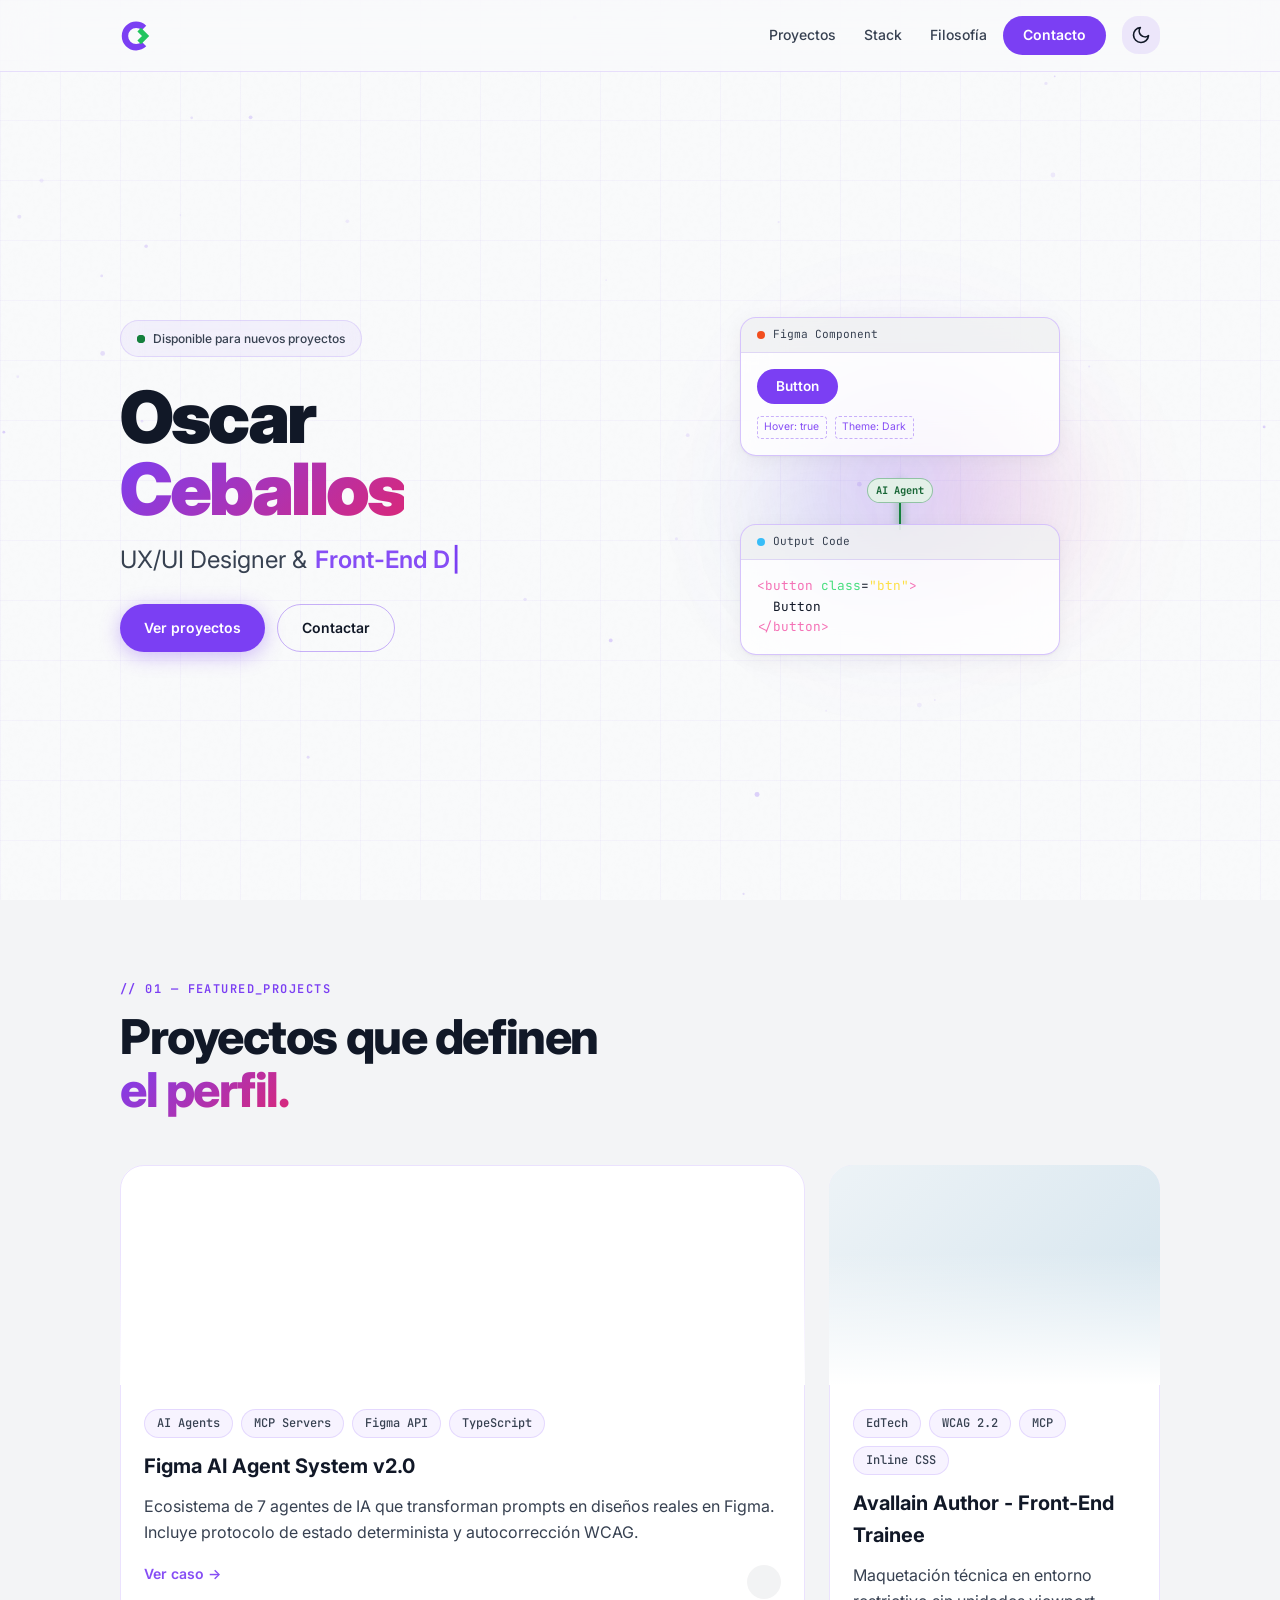
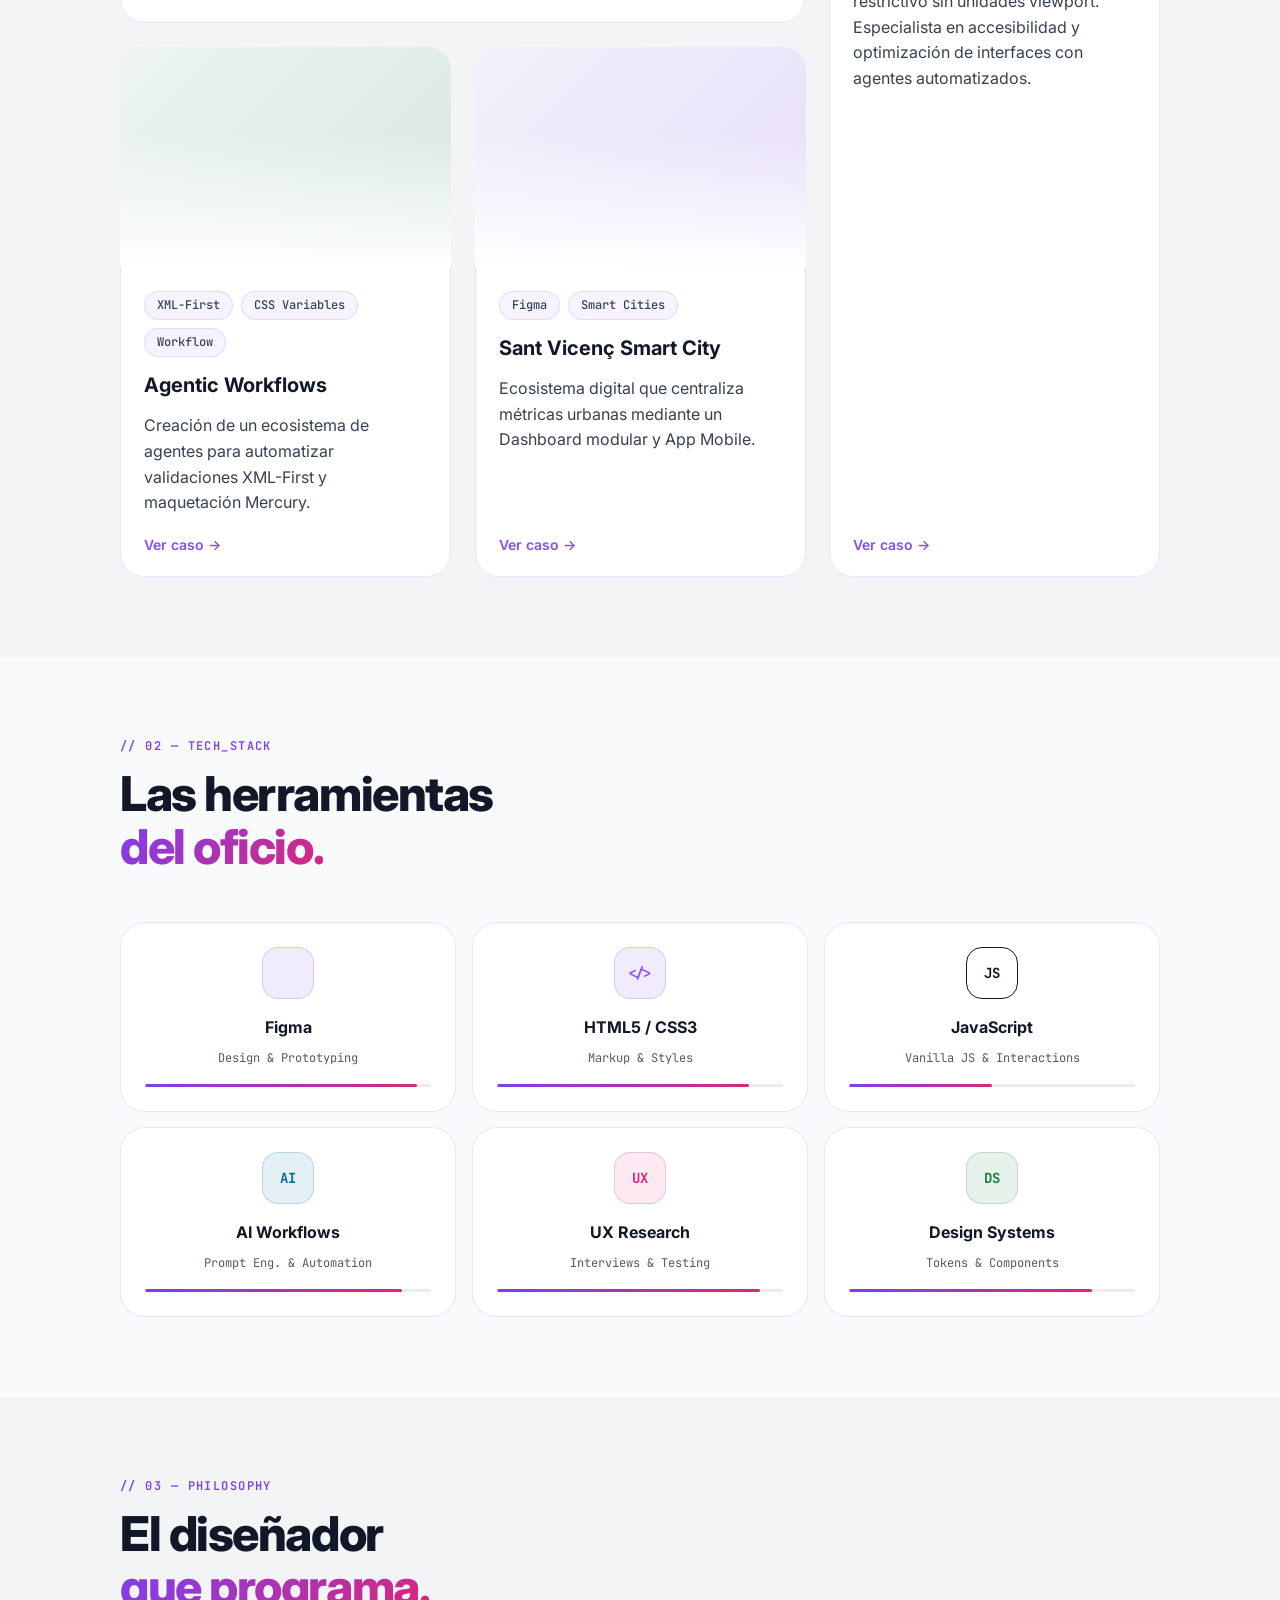
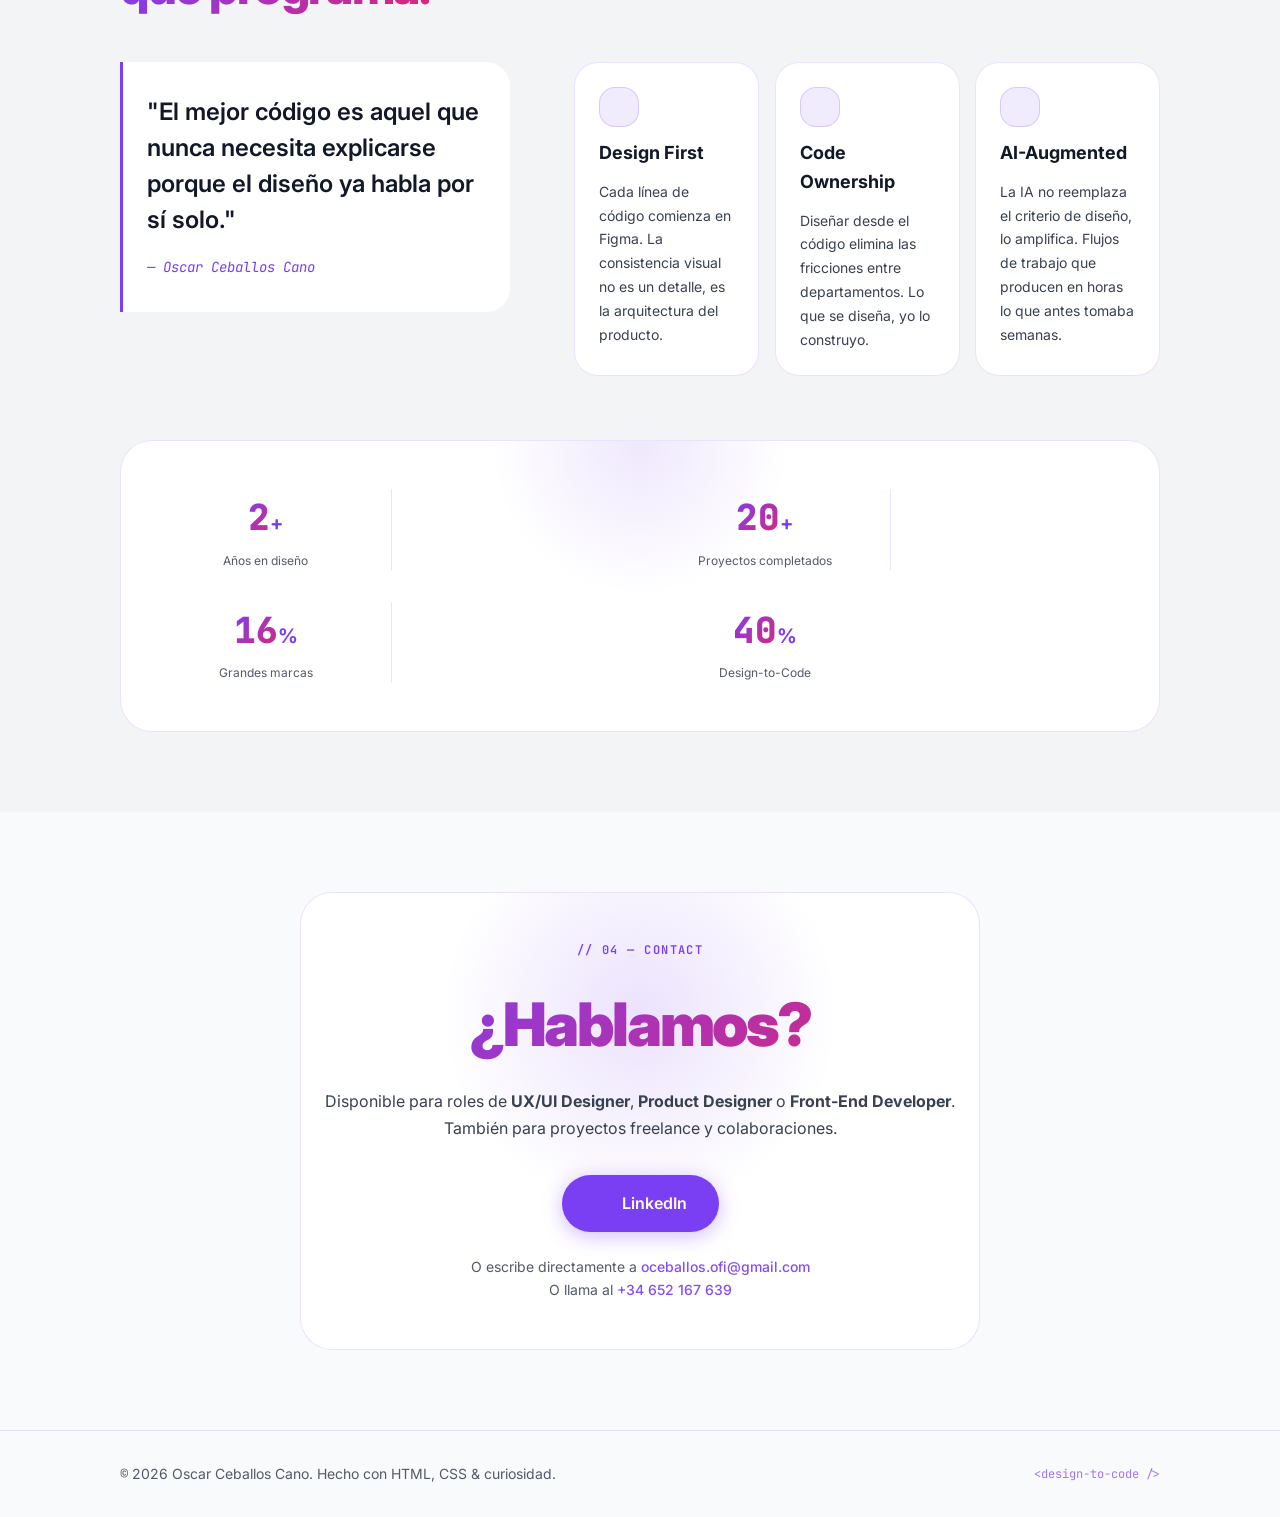
==== commit 82800756: "fix: resolve Google Fonts preload warning and cleanup unused assets" ====
--- a/index.html
+++ b/index.html
@@ -36,7 +36,7 @@
     <!-- Google Fonts -->
     <link rel="preconnect" href="https://fonts.googleapis.com" />
     <link rel="preconnect" href="https://fonts.gstatic.com" crossorigin />
-    <link rel="preload" as="style" href="https://fonts.googleapis.com/css2?family=Inter:wght@400;500;600;700;900&display=swap" />
+    <link rel="preload" as="style" href="https://fonts.googleapis.com/css2?family=Inter:wght@400;500;600;700;900&family=JetBrains+Mono:wght@400;500;700&display=swap" />
     <link rel="stylesheet" href="https://fonts.googleapis.com/css2?family=Inter:wght@400;500;600;700;900&family=JetBrains+Mono:wght@400;500;700&display=swap" media="print" onload="this.media='all'" />
 
     <!-- Critical CSS (Above the fold) -->
@@ -286,7 +286,7 @@
                             <div class="bento__card-glow"></div>
                             <div class="bento__card-overlay"></div>
                             <div class="bento__card-mockup">
-                                <img src="./assets/mockups/ui.svg" alt="Mockup de interfaz de usuario" loading="lazy">
+                                <img src="./assets/mockups/ui.svg" alt="Mockup de interfaz de usuario" width="400" height="280" loading="lazy">
                             </div>
                         </div>
                         <div class="bento__card-body">
@@ -313,7 +313,7 @@
                             <div class="bento__card-glow"></div>
                             <div class="bento__card-overlay"></div>
                             <div class="bento__card-mockup">
-                                <img src="./assets/mockups/ai.svg" alt="Mockup de agentes de IA" loading="lazy">
+                                <img src="./assets/mockups/ai.svg" alt="Mockup de agentes de IA" width="400" height="280" loading="lazy">
                             </div>
                         </div>
                         <div class="bento__card-body">
@@ -336,7 +336,7 @@
                             <div class="bento__card-glow"></div>
                             <div class="bento__card-overlay"></div>
                             <div class="bento__card-mockup">
-                                <img src="./assets/mockups/visual.svg" alt="Mockup de flujo de trabajo" loading="lazy">
+                                <img src="./assets/mockups/visual.svg" alt="Mockup de flujo de trabajo" width="400" height="280" loading="lazy">
                             </div>
                         </div>
                         <div class="bento__card-body">
@@ -358,7 +358,7 @@
                             <div class="bento__card-glow"></div>
                             <div class="bento__card-overlay"></div>
                             <div class="bento__card-mockup">
-                                <img src="./assets/mockups/city.svg" alt="Mockup de Smart City" loading="lazy">
+                                <img src="./assets/mockups/city.svg" alt="Mockup de Smart City" width="400" height="280" loading="lazy">
                             </div>
                         </div>
                         <div class="bento__card-body">
--- a/style.min.css
+++ b/style.min.css
@@ -1 +1 @@
-.skip-link{position:absolute;top:-9999px;left:1rem;z-index:9999;padding:.75rem 1.5rem;background:var(--accent);color:var(--text-primary);border-radius:0 0 var(--r-sm) var(--r-sm);font-weight:600;text-decoration:none;transition:top 0.2s ease}.skip-link:focus{top:0;outline:3px solid var(--text-primary);outline-offset:2px}@keyframes blink{0%,100%{opacity:1}50%{opacity:0}}:root{--bg:#09090E;--bg-2:#121219;--surface:#181822;--surface-2:#20202D;--border:color-mix(in srgb,var(--accent) 15%,transparent);--border-hover:color-mix(in srgb,var(--accent) 40%,transparent);--accent:#9D74FF;--accent-light:#B79BFF;--accent-dark:#7E45F2;--accent-glow:rgba(157,116,255,0.25);--text-primary:#F3F4F6;--text-secondary:#AFAFC0;--text-muted:#9494A6;--accent-alt:#F472B6;--info:#38BDF8;--success:#4ADE80;--success-light:#86EFAC;--warning:#FBBF24;--warning-light:#FDE047;--mac-close:transparent;--mac-min:#FBBF24;--mac-max:#4ADE80;--grad-purple:linear-gradient(135deg,#9D74FF 0%,#F472B6 100%);--grad-card:linear-gradient(160deg,color-mix(in srgb,var(--accent) 8%,transparent) 0%,color-mix(in srgb,var(--accent-alt) 4%,transparent) 100%);--font-sans:'Inter',system-ui,-apple-system,BlinkMacSystemFont,"Segoe UI",Roboto,sans-serif;--font-mono:'JetBrains Mono','Fira Code',ui-monospace,SFMono-Regular,monospace;--r-sm:.5rem;--r-md:1rem;--r-lg:1.5rem;--r-xl:2rem;--r-full:9999px;--shadow-card:0 4px 20px rgba(0,0,0,0.4),0 1px 3px rgba(0,0,0,0.3);--shadow-card-hover:0 8px 40px rgba(0,0,0,0.5),0 0 20px rgba(157,116,255,0.15);--shadow-glow:0 0 40px rgba(157,116,255,0.25);--ease:300ms cubic-bezier(.4,0,.2,1);--spring:400ms cubic-bezier(.34,1.56,.64,1);--nav-h:72px;--max-w:1200px;--pad:1.25rem;}html.light-mode{--bg:#F9FAFB;--bg-2:#F3F4F6;--surface:#FFFFFF;--surface-2:#E5E7EB;--accent:#7E45F2;--accent-light:#9D74FF;--accent-dark:#5A29B8;--accent-glow:rgba(126,69,242,0.15);--text-primary:#111827;--text-secondary:#374151;--text-muted:#525A6A;--accent-alt:#DB2777;--info:#0369A1;--success:#15803D;--success-light:#166534;--warning:#B45309;--warning-light:#92400E;--grad-purple:linear-gradient(135deg,#7E45F2 0%,#DB2777 100%);--grad-card:linear-gradient(160deg,color-mix(in srgb,var(--accent) 8%,transparent) 0%,color-mix(in srgb,var(--accent-alt) 4%,transparent) 100%);--shadow-card:0 4px 20px rgba(0,0,0,0.05),0 1px 3px rgba(0,0,0,0.05);--shadow-card-hover:0 8px 40px rgba(0,0,0,0.08),0 0 20px rgba(126,69,242,0.15);--shadow-glow:0 0 40px rgba(126,69,242,0.15);}*,*::before,*::after{box-sizing:border-box;margin:0;padding:0}html{scroll-behavior:smooth;scroll-padding-top:var(--nav-h);-webkit-text-size-adjust:100%}body{font-family:var(--font-sans);background:var(--bg);color:var(--text-primary);line-height:1.6;overflow-x:hidden;-webkit-font-smoothing:antialiased;text-rendering:optimizeLegibility}img,svg{display:block;max-width:100%;height:auto;content-visibility:auto}a{color:inherit;text-decoration:none}ul{list-style:none}button{font-family:inherit;cursor:pointer;border:none;background:none}:focus-visible{outline:2px solid var(--accent);outline-offset:4px;border-radius:var(--r-sm)}.mono{font-family:var(--font-mono)}.gradient-text{background:var(--grad-purple);-webkit-background-clip:text;-webkit-text-fill-color:transparent;background-clip:text}.container{width:100%;max-width:var(--max-w);margin-inline:auto;padding-inline:var(--pad)}.section{padding-block:5rem}@keyframes fadeIn{from{opacity:0}to{opacity:1}}@keyframes slideUp{from{opacity:0;transform:translateY(32px)}to{opacity:1;transform:translateY(0)}}@keyframes float{0%,100%{transform:translateY(0)}50%{transform:translateY(-12px)}}@keyframes pulse-green{0%{transform:scale(1);opacity:0.8;}100%{transform:scale(2.8);opacity:0;}}@keyframes blink{0%,100%{opacity:1}50%{opacity:0}}@keyframes laser-scan{0%{transform:translateY(-15px) scaleY(0);}50%{transform:translateY(-15px) scaleY(1);}100%{transform:translateY(35px) scaleY(0);}}.reveal{opacity:0.01;transform:translateY(24px);transition:opacity 0.4s ease-out,transform 0.4s cubic-bezier(0.2,0.8,0.2,1);will-change:opacity,transform}.reveal.is-visible{opacity:1;transform:translateY(0)}.reveal.is-visible:nth-child(2){transition-delay:.05s}.reveal.is-visible:nth-child(3){transition-delay:.10s}.reveal.is-visible:nth-child(4){transition-delay:.15s}.animate-fade-in{animation:fadeIn 0.4s ease-out both}.animate-slide-up{animation:slideUp 0.5s cubic-bezier(0.2,0.8,0.2,1) both}.animate-delay-1{animation-delay:.05s}.animate-delay-2{animation-delay:.10s}.animate-delay-3{animation-delay:.15s}.nav{position:fixed;inset:0 0 auto;z-index:100;height:var(--nav-h);background:color-mix(in srgb,var(--bg) 70%,transparent);backdrop-filter:blur(20px);-webkit-backdrop-filter:blur(20px);border-bottom:1px solid var(--border);transition:transform var(--ease),background var(--ease),border-color var(--ease);will-change:transform;display:block}.nav--hidden{transform:translateY(-100%);}.nav__container{display:flex;align-items:center;justify-content:space-between;height:100%;margin-inline:auto;width:100%;max-width:var(--max-w);padding-inline:var(--pad)}.nav.scrolled{background:color-mix(in srgb,var(--bg) 92%,transparent);border-bottom-color:color-mix(in srgb,var(--accent) 30%,transparent)}.nav__logo{display:flex;align-items:center;gap:.5rem}.nav__logo-text{font-family:var(--font-mono);font-weight:700;font-size:1.125rem;letter-spacing:.1em}.nav__logo-dot{width:8px;height:8px;border-radius:50%;background:var(--accent);animation:pulse-green 2s infinite}.nav__right{display:flex;align-items:center;gap:1rem;}.theme-toggle{display:flex;align-items:center;justify-content:center;width:38px;height:38px;border-radius:var(--r-md);color:var(--text-primary);background:color-mix(in srgb,var(--accent) 10%,transparent);transition:all var(--ease);}.theme-toggle:focus-visible{outline:2px solid var(--accent);outline-offset:3px;}.theme-toggle:hover{background:color-mix(in srgb,var(--accent) 20%,transparent);transform:translateY(-2px);box-shadow:0 4px 12px color-mix(in srgb,var(--accent) 30%,transparent);}.theme-toggle svg{width:20px;height:20px;fill:none;}.nav__links{display:none;gap:.25rem;align-items:center}.nav__link{position:relative;padding:.5rem .75rem;font-size:.875rem;font-weight:500;color:var(--text-secondary);border-radius:var(--r-sm);transition:color var(--ease),background var(--ease),transform var(--ease);display:inline-flex;align-items:center;}.nav__link:hover{color:var(--accent);background:color-mix(in srgb,var(--accent) 10%,transparent)}.nav__link:active{transform:scale(0.95);}.nav__link--current{color:var(--text-primary);font-weight:700;}.nav__link--current::after{content:'';position:absolute;bottom:-2px;left:50%;transform:translateX(-50%);width:4px;height:4px;background:var(--accent);border-radius:50%;box-shadow:0 0 8px var(--accent);}.nav__link--cta{background:var(--accent);color:#FFFFFF !important;padding:.5rem 1.25rem;border-radius:var(--r-full);font-weight:600}.nav__link--cta:hover{background:var(--accent-light);transform:translateY(-1px);box-shadow:var(--shadow-glow)}.nav__menu-btn{display:flex;flex-direction:column;gap:5px;padding:.5rem;border-radius:var(--r-sm)}.nav__menu-btn span{display:block;width:24px;height:2px;background:var(--text-primary);border-radius:2px;transition:transform var(--ease),opacity var(--ease);transform-origin:center}.nav__menu-btn.is-open span:nth-child(1){transform:translateY(7px) rotate(45deg)}.nav__menu-btn.is-open span:nth-child(2){opacity:0}.nav__menu-btn.is-open span:nth-child(3){transform:translateY(-7px) rotate(-45deg)}.mobile-nav{position:fixed;inset:0;z-index:90;display:flex;flex-direction:column;align-items:center;justify-content:center;background:color-mix(in srgb,var(--bg) 97%,transparent);backdrop-filter:blur(20px);opacity:0;pointer-events:none;transition:opacity var(--ease),visibility var(--ease);visibility:hidden;}.mobile-nav.is-open{opacity:1;pointer-events:all;visibility:visible;}.mobile-nav__links{display:flex;flex-direction:column;align-items:center;gap:2rem}.mobile-nav__link{font-size:2rem;font-weight:700;color:var(--text-secondary);transition:color var(--ease),transform var(--spring)}.mobile-nav__link:hover{color:var(--accent-light);transform:scale(1.05)}.hero{position:relative;min-height:100dvh;display:flex;flex-direction:column;overflow:hidden}.hero::before{content:'';height:var(--nav-h);flex-shrink:0;}.hero__noise{position:absolute;inset:0;background-image:url("data:image/svg+xml,%3Csvg viewBox='0 0 200 200' xmlns='http://www.w3.org/2000/svg'%3E%3Cfilter id='n'%3E%3CfeTurbulence type='fractalNoise' baseFrequency='.9' numOctaves='4' stitchTiles='stitch'/%3E%3CfeColorMatrix type='saturate' values='0'/%3E%3C/filter%3E%3Crect width='100%25' height='100%25' filter='url(%23n)' opacity='.04'/%3E%3C/svg%3E");opacity:.4;pointer-events:none}.hero__grid-lines{position:absolute;inset:0;background-image:linear-gradient(to right,color-mix(in srgb,var(--accent) 4%,transparent) 1px,transparent 1px),linear-gradient(to bottom,color-mix(in srgb,var(--accent) 4%,transparent) 1px,transparent 1px);background-size:60px 60px;pointer-events:none}.hero__container{display:grid;grid-template-columns:1fr;align-items:center;margin-block:auto;width:100%;max-width:var(--max-w);margin-inline:auto;padding-inline:var(--pad);z-index:2;position:relative}.hero__content{position:relative;padding-block:2rem;max-width:640px;margin-inline:auto;text-align:center}.hero__badge{display:inline-flex;align-items:center;gap:.5rem;padding:.5rem 1rem;border:1px solid var(--border);border-radius:var(--r-full);font-size:.75rem;font-weight:500;color:var(--text-secondary);background:color-mix(in srgb,var(--accent) 5%,transparent);margin-bottom:1.5rem;backdrop-filter:blur(10px)}.hero__badge-dot{width:8px;height:8px;border-radius:50%;background:var(--success);position:relative;}.hero__badge-dot::after{content:'';position:absolute;inset:0;border-radius:50%;background:inherit;animation:pulse-green 1.8s ease-out infinite;z-index:-1;}.hero__name{font-size:clamp(3rem,12vw,4.5rem);font-weight:900;line-height:1;letter-spacing:-.04em;margin-bottom:1rem;min-height:clamp(3rem,12vw,4.5rem);}.hero__name-accent{background:var(--grad-purple);-webkit-background-clip:text;-webkit-text-fill-color:transparent;background-clip:text}.hero__role{font-size:clamp(1.25rem,4vw,1.5rem);font-weight:400;color:var(--text-secondary);margin-bottom:1.5rem;display:flex;align-items:center;justify-content:center;gap:.5rem;flex-wrap:wrap;min-height:clamp(1.25rem,4vw,1.5rem);}.hero__role-separator{color:var(--accent);font-weight:700}.hero__role-dynamic{color:var(--accent-light);font-weight:600}.hero__role-dynamic::after{content:'|';animation:blink 1s step-end infinite;color:var(--accent);margin-left:2px}.hero__tagline{font-size:1rem;color:var(--text-muted);margin-bottom:2.5rem;line-height:1.7}.hero__tagline-mono{font-family:var(--font-mono);font-size:.875rem;color:var(--accent);display:inline-block;margin-top:.5rem}.hero__actions{display:flex;gap:.75rem;justify-content:center;flex-wrap:wrap}.hero__visual{display:none}.btn{display:inline-flex;align-items:center;gap:.5rem;padding:.75rem 1.5rem;border-radius:var(--r-full);font-size:.875rem;font-weight:600;transition:all var(--ease);position:relative;white-space:nowrap}.btn--primary{background:var(--accent);color:#FFFFFF;box-shadow:0 4px 20px color-mix(in srgb,var(--accent) 35%,transparent)}.btn--primary:hover{background:var(--accent-light);transform:translateY(-2px);box-shadow:0 8px 32px color-mix(in srgb,var(--accent) 50%,transparent)}.btn--ghost{border:1px solid var(--border-hover);color:var(--text-primary)}.btn--ghost:hover{border-color:var(--accent);background:color-mix(in srgb,var(--accent) 8%,transparent);transform:translateY(-2px)}.btn--lg{padding:1rem 2rem;font-size:1rem}.section__header{margin-bottom:3rem}.section__label{font-size:.75rem;font-weight:600;color:var(--accent);letter-spacing:.12em;text-transform:uppercase;margin-bottom:.75rem}.section__title{font-size:clamp(1.875rem,6vw,3rem);font-weight:800;line-height:1.1;letter-spacing:-.03em}.projects{background:var(--bg-2)}.bento{display:grid;grid-template-columns:repeat(auto-fit,minmax(min(300px,100%),1fr));gap:1.5rem;align-items:stretch;}.bento__card{position:relative;border-radius:var(--r-lg);background:var(--surface);overflow:hidden;display:flex;flex-direction:column;height:100%;transition:outline var(--ease),box-shadow var(--ease),transform var(--spring);outline:1px solid var(--border);outline-offset:-1px;}.bento__card:hover{outline-color:var(--border-hover);box-shadow:var(--shadow-card-hover);transform:translateY(-4px);will-change:transform}.bento__card-img{position:relative;width:100%;aspect-ratio:16 / 9;overflow:hidden;background:var(--surface-2);display:flex;align-items:center;justify-content:center}.bento__card-img img{width:100%;height:100%;object-fit:cover;}.bento__card-img--city{background:linear-gradient(135deg,color-mix(in srgb,var(--accent) 5%,var(--bg)),color-mix(in srgb,var(--accent) 15%,var(--bg)))}.bento__card-img--ui{background:linear-gradient(135deg,color-mix(in srgb,var(--warning) 5%,var(--bg)),color-mix(in srgb,var(--warning) 15%,var(--bg)))}.bento__card-img--ai{background:linear-gradient(135deg,color-mix(in srgb,var(--info) 5%,var(--bg)),color-mix(in srgb,var(--info) 15%,var(--bg)))}.bento__card-img--visual{background:linear-gradient(135deg,color-mix(in srgb,var(--success) 5%,var(--bg)),color-mix(in srgb,var(--success) 15%,var(--bg)))}.bento__card-glow{position:absolute;inset:0;opacity:0;transition:opacity .5s ease}.bento__card:hover .bento__card-glow{opacity:1}.bento__card-img--city .bento__card-glow{background:radial-gradient(ellipse at 50% 50%,color-mix(in srgb,var(--accent) 30%,transparent),transparent 70%)}.bento__card-img--ui .bento__card-glow{background:radial-gradient(ellipse at 50% 50%,color-mix(in srgb,var(--accent-alt) 25%,transparent),transparent 70%)}.bento__card-img--ai .bento__card-glow{background:radial-gradient(ellipse at 50% 50%,color-mix(in srgb,var(--info) 20%,transparent),transparent 70%)}.bento__card-img--visual .bento__card-glow{background:radial-gradient(ellipse at 50% 50%,color-mix(in srgb,var(--success) 20%,transparent),transparent 70%)}.bento__card-overlay{position:absolute;inset:0;background:linear-gradient(to top,var(--surface) 0%,transparent 60%)}.bento__card-body{padding:1.5rem;display:flex;flex-direction:column;flex-grow:1;gap:.75rem}.bento__card-tags{display:flex;flex-wrap:wrap;gap:.5rem}.tag{padding:.25rem .75rem;border:1px solid var(--border);border-radius:var(--r-full);font-size:.75rem;font-weight:500;color:var(--text-secondary);background:color-mix(in srgb,var(--accent) 6%,transparent);font-family:var(--font-mono);position:relative;z-index:20}.bento__card-title{font-size:1.25rem;font-weight:700}.bento__card-desc{flex:1;margin-bottom:0.5rem;color:var(--text-secondary);}.bento__card-footer{display:flex;justify-content:space-between;align-items:center;width:100%;margin-top:auto;position:relative;z-index:25;}.btn--github-card{display:flex;align-items:center;justify-content:center;color:var(--text-muted);transition:all var(--ease);padding:0.5rem;border-radius:50%;background:color-mix(in srgb,var(--text-primary) 5%,transparent);}.btn--github-card:hover{color:var(--accent);background:color-mix(in srgb,var(--accent) 10%,transparent);transform:translateY(-2px);}.bento__card-link{font-size:.875rem;font-weight:600;color:var(--accent-light);display:inline-flex;align-items:center;gap:.25rem;transition:gap var(--ease),color var(--ease);align-self:flex-start;position:relative}.bento__card-link::before{content:'';position:absolute;inset:0;z-index:10}.bento__card:hover .bento__card-link{color:var(--text-primary);gap:.5rem}.bento__card-link:hover{color:var(--text-primary);gap:.5rem}.bento__card-mockup{position:relative;z-index:20;width:85%;max-width:280px}.city-mockup{background:color-mix(in srgb,var(--surface) 90%,transparent);border:1px solid color-mix(in srgb,var(--accent) 30%,transparent);border-radius:var(--r-md);padding:.75rem;font-family:var(--font-mono)}.city-mockup__header{display:flex;gap:6px;margin-bottom:.75rem}.city-mockup__header span{width:8px;height:8px;border-radius:50%}.city-mockup__header span:first-child{background:var(--mac-close)}.city-mockup__header span:nth-child(2){background:var(--mac-min)}.city-mockup__header span:last-child{background:var(--mac-max)}.city-mockup__grid{display:grid;grid-template-columns:1fr 1fr;gap:.5rem}.city-mockup__stat{background:color-mix(in srgb,var(--accent) 10%,transparent);border:1px solid color-mix(in srgb,var(--accent) 20%,transparent);border-radius:var(--r-sm);padding:.5rem;display:flex;flex-direction:column;gap:2px}.city-mockup__stat span{font-size:1.125rem;font-weight:700;color:var(--accent-light)}.city-mockup__stat small{font-size:.6rem;color:var(--text-muted);text-transform:uppercase;letter-spacing:.05em}.city-mockup__chart{grid-column:1/-1;background:color-mix(in srgb,var(--accent) 5%,transparent);border:1px solid color-mix(in srgb,var(--accent) 15%,transparent);border-radius:var(--r-sm);padding:.5rem}.city-mockup__chart svg{width:100%;height:32px}.ui-mockup{background:color-mix(in srgb,var(--surface) 90%,transparent);border:1px solid color-mix(in srgb,var(--accent-alt) 20%,transparent);border-radius:var(--r-md);overflow:hidden}.ui-mockup__nav{display:flex;align-items:center;justify-content:space-between;padding:.5rem .75rem;background:color-mix(in srgb,var(--accent-alt) 8%,transparent);border-bottom:1px solid color-mix(in srgb,var(--accent-alt) 10%,transparent)}.ui-mockup__logo{width:24px;height:10px;background:linear-gradient(90deg,var(--accent-alt),var(--accent));border-radius:2px}.ui-mockup__links{display:flex;gap:6px}.ui-mockup__links span{width:20px;height:4px;background:color-mix(in srgb,var(--text-primary) 20%,transparent);border-radius:2px}.ui-mockup__hero{padding:1rem .75rem}.ui-mockup__text{display:flex;flex-direction:column;gap:4px;margin-bottom:.75rem}.ui-mockup__text span{height:6px;background:color-mix(in srgb,var(--text-primary) 30%,transparent);border-radius:2px}.ui-mockup__text span:first-child{width:80%}.ui-mockup__text span:nth-child(2){width:65%}.ui-mockup__text .shorter{width:50%;background:color-mix(in srgb,var(--text-primary) 15%,transparent)}.ui-mockup__btn{width:60px;height:16px;background:var(--accent-alt);border-radius:var(--r-full)}.ai-mockup{background:color-mix(in srgb,var(--surface) 95%,transparent);border:1px solid color-mix(in srgb,var(--info) 20%,transparent);border-radius:var(--r-md);padding:.75rem;width:90%}.ai-mockup__prompt{background:color-mix(in srgb,var(--info) 6%,transparent);border:1px solid color-mix(in srgb,var(--info) 15%,transparent);border-radius:var(--r-sm);padding:.5rem .75rem;font-size:.75rem;color:var(--info);margin-bottom:.75rem}.ai-mockup__output{display:flex;flex-direction:column;gap:6px}.ai-mockup__line{height:4px;background:color-mix(in srgb,var(--text-primary) 15%,transparent);border-radius:2px}.ai-mockup__line.shorter{width:60%}.visual-mockup{display:flex;align-items:center;justify-content:center;padding:1rem;width:100%}.visual-mockup__node{padding:.5rem .75rem;border:1px solid color-mix(in srgb,var(--success) 30%,transparent);border-radius:var(--r-sm);font-size:.6rem;font-weight:700;color:var(--success-light);background:color-mix(in srgb,var(--success) 8%,transparent);text-align:center}.visual-mockup__node--2{border-color:color-mix(in srgb,var(--accent) 40%,transparent);color:var(--accent-light);background:color-mix(in srgb,var(--accent) 8%,transparent)}.visual-mockup__node--3{border-color:color-mix(in srgb,var(--warning) 30%,transparent);color:var(--warning-light);background:color-mix(in srgb,var(--warning) 8%,transparent)}.visual-mockup__connector{width:24px;height:2px;background:linear-gradient(90deg,color-mix(in srgb,var(--success) 50%,transparent),color-mix(in srgb,var(--accent) 50%,transparent))}.visual-mockup__connector--2{background:linear-gradient(90deg,color-mix(in srgb,var(--accent) 50%,transparent),color-mix(in srgb,var(--warning) 50%,transparent))}.stack{background:var(--bg)}.stack__grid{display:grid;grid-template-columns:1fr 1fr;gap:1rem}.stack__item{position:relative;padding:1.5rem;border:1px solid var(--border);border-radius:var(--r-lg);background:var(--surface);display:flex;flex-direction:column;align-items:center;text-align:center;gap:.5rem;cursor:default;transition:border-color var(--ease),background var(--ease),transform var(--spring);overflow:hidden}.stack__item::before{content:'';position:absolute;inset:0;background:var(--grad-card);opacity:0;transition:opacity var(--ease)}.stack__item:hover,.stack__item:focus{border-color:var(--border-hover);transform:translateY(-4px) scale(1.02)}.stack__item:hover::before,.stack__item:focus::before{opacity:1}.stack__item:hover{will-change:transform}.stack__icon{width:52px;height:52px;border-radius:var(--r-md);background:color-mix(in srgb,var(--accent) 10%,transparent);border:1px solid color-mix(in srgb,var(--accent) 20%,transparent);display:flex;align-items:center;justify-content:center;margin-bottom:.5rem;transition:background var(--ease),box-shadow var(--ease)}.stack__item:hover .stack__icon{background:color-mix(in srgb,var(--accent) 20%,transparent);box-shadow:0 0 20px color-mix(in srgb,var(--accent) 30%,transparent)}.stack__icon svg{width:28px;height:28px}.stack__icon-text{font-size:.875rem;font-weight:700;color:var(--accent-light)}.stack__icon--js{background:color-mix(in srgb,var(--warning) 10%,transparent);border-color:color-mix(in srgb,var(--warning) 20%,transparent)}.stack__icon--js .stack__icon-text{color:var(--warning)}.stack__item:hover .stack__icon--js{background:color-mix(in srgb,var(--warning) 20%,transparent);box-shadow:0 0 20px color-mix(in srgb,var(--warning) 20%,transparent)}.stack__icon--ai{background:color-mix(in srgb,var(--info) 10%,transparent);border-color:color-mix(in srgb,var(--info) 20%,transparent)}.stack__icon--ai .stack__icon-text{color:var(--info)}.stack__item:hover .stack__icon--ai{background:color-mix(in srgb,var(--info) 20%,transparent);box-shadow:0 0 20px color-mix(in srgb,var(--info) 20%,transparent)}.stack__icon--ux{background:color-mix(in srgb,var(--accent-alt) 10%,transparent);border-color:color-mix(in srgb,var(--accent-alt) 20%,transparent)}.stack__icon--ux .stack__icon-text{color:var(--accent-alt)}.stack__item:hover .stack__icon--ux{background:color-mix(in srgb,var(--accent-alt) 20%,transparent);box-shadow:0 0 20px color-mix(in srgb,var(--accent-alt) 20%,transparent)}.stack__icon--ds{background:color-mix(in srgb,var(--success) 10%,transparent);border-color:color-mix(in srgb,var(--success) 20%,transparent)}.stack__icon--ds .stack__icon-text{color:var(--success)}.stack__item:hover .stack__icon--ds{background:color-mix(in srgb,var(--success) 20%,transparent);box-shadow:0 0 20px color-mix(in srgb,var(--success) 20%,transparent)}.stack__name{font-size:1rem;font-weight:700;position:relative}.stack__desc{font-size:.75rem;color:var(--text-muted);font-family:var(--font-mono);position:relative}.stack__level{width:100%;height:3px;background:color-mix(in srgb,var(--text-primary) 8%,transparent);border-radius:var(--r-full);margin-top:.5rem;overflow:hidden;position:relative}.stack__level-bar{height:100%;width:0;background:var(--grad-purple);border-radius:var(--r-full);transition:width 1.2s cubic-bezier(.4,0,.2,1) .3s}.stack__item.is-visible .stack__level-bar{width:var(--level)}.philosophy{background:var(--bg-2)}.philosophy__grid{display:grid;grid-template-columns:1fr;gap:2.5rem;align-items:start}.philosophy__quote{padding:2rem 1.5rem;border-left:3px solid var(--accent);background:var(--surface);border-radius:0 var(--r-lg) var(--r-lg) 0;font-style:normal}.philosophy__quote p{font-size:clamp(1.125rem,3vw,1.5rem);font-weight:600;line-height:1.5;margin-bottom:1rem}.philosophy__quote-author{font-size:.875rem;font-family:var(--font-mono);color:var(--accent)}.philosophy__cards{display:grid;grid-template-columns:1fr;gap:1rem}.philosophy__card{padding:1.5rem;border:1px solid var(--border);border-radius:var(--r-lg);background:var(--surface);display:flex;flex-direction:column;gap:.75rem;transition:border-color var(--ease),transform var(--ease)}.philosophy__card:hover{border-color:var(--border-hover);transform:translateY(-2px);will-change:transform}.philosophy__card-icon{width:40px;height:40px;border-radius:var(--r-md);background:color-mix(in srgb,var(--accent) 10%,transparent);border:1px solid color-mix(in srgb,var(--accent) 20%,transparent);display:flex;align-items:center;justify-content:center;color:var(--accent-light)}.philosophy__card-title{font-size:1.125rem;font-weight:700}.philosophy__card-text{font-size:.875rem;color:var(--text-secondary);line-height:1.7}.stats{display:grid;grid-template-columns:1fr 1fr;gap:0;border:1px solid var(--border);border-radius:var(--r-xl);background:var(--surface);padding:2rem 1rem;margin-top:4rem;position:relative;overflow:hidden}.stats::before{content:'';position:absolute;top:-50%;left:50%;transform:translateX(-50%);width:300px;height:300px;background:radial-gradient(circle,color-mix(in srgb,var(--accent) 12%,transparent),transparent 70%);pointer-events:none}.stats__item{text-align:center;padding:1rem .5rem}.stats__number{font-size:clamp(1.875rem,6vw,2.25rem);font-weight:900;background:var(--grad-purple);-webkit-background-clip:text;-webkit-text-fill-color:transparent;background-clip:text}.stats__suffix{font-size:1.25rem;font-weight:700;color:var(--accent)}.stats__label{font-size:.75rem;color:var(--text-muted);margin-top:.25rem}.stats__divider{width:1px;background:var(--border);align-self:stretch;margin-block:1rem;display:none}.contact{background:var(--bg)}.contact__inner{text-align:center;max-width:680px;margin-inline:auto;padding:3rem 1.5rem;border:1px solid var(--border);border-radius:var(--r-xl);background:var(--surface);position:relative;overflow:hidden}.contact__inner::before{content:'';position:absolute;top:-80px;left:50%;transform:translateX(-50%);width:400px;height:400px;background:radial-gradient(circle,color-mix(in srgb,var(--accent) 15%,transparent),transparent 70%);pointer-events:none}.contact__title{font-size:clamp(2.25rem,8vw,3.75rem);font-weight:900;letter-spacing:-.04em;margin-block:1rem;background:var(--grad-purple);-webkit-background-clip:text;-webkit-text-fill-color:transparent;background-clip:text;position:relative}.contact__subtitle{font-size:1rem;color:var(--text-secondary);line-height:1.7;margin-bottom:2rem;position:relative}.contact__actions{display:flex;gap:1rem;justify-content:center;flex-wrap:wrap;margin-bottom:1.5rem;position:relative}.contact__email{font-size:.875rem;color:var(--text-muted);position:relative}.contact__email-link{color:var(--accent-light);font-weight:500;transition:color var(--ease)}.contact__email-link:hover{color:var(--text-primary)}.footer{padding-block:2rem;border-top:1px solid var(--border)}.footer__inner{display:flex;flex-direction:column;align-items:center;gap:.5rem;text-align:center}.footer__copy{font-size:.875rem;color:var(--text-muted)}.footer__tech{font-size:.75rem;color:var(--accent);opacity:.7}.modal{position:fixed;inset:0;z-index:2000;display:flex;justify-content:flex-end;visibility:hidden;pointer-events:none;transition:visibility .4s}.modal.is-open{visibility:visible;pointer-events:auto}.modal__overlay{position:absolute;inset:0;background:color-mix(in srgb,black 80%,transparent);backdrop-filter:blur(8px);opacity:0;transition:opacity .4s ease-out}.modal.is-open .modal__overlay{opacity:1}.modal__panel{position:relative;width:100%;max-width:800px;height:100%;background:var(--bg);border-left:1px solid var(--border);transform:translateX(100%);transition:transform .5s cubic-bezier(0.16,1,0.3,1);display:flex;flex-direction:column;overflow-y:auto;scrollbar-width:thin;scrollbar-color:var(--border) transparent}.modal.is-open .modal__panel{transform:translateX(0)}.modal__close{position:sticky;top:1.5rem;right:1.5rem;align-self:flex-end;z-index:10;background:var(--card-bg);border:1px solid var(--border);color:var(--text);width:40px;height:40px;border-radius:50%;display:flex;align-items:center;justify-content:center;cursor:pointer;transition:all .3s ease;margin-right:1.5rem}.modal__close:hover{background:var(--accent);border-color:var(--accent);transform:rotate(90deg)}.modal__content{padding:4rem 1.5rem;flex:1}@media(min-width:768px){.modal__content{padding:6rem var(--pad)}}.modal__header{margin-bottom:3rem}.modal__header-top{display:flex;justify-content:space-between;align-items:flex-start;gap:1.5rem;margin-bottom:0.5rem;}.modal__title{font-size:clamp(2rem,5vw,3rem);line-height:1.1;margin-bottom:1.5rem;font-weight:700;flex:1;}.btn--github-mini{display:inline-flex;align-items:center;gap:0.6rem;padding:0.6rem 1.25rem;border-radius:var(--r-full);background:#1a1b1e;color:#fff;font-size:0.85rem;font-weight:600;transition:all var(--ease);border:1px solid rgba(255,255,255,0.1);white-space:nowrap;margin-top:0.5rem;}.btn--github-mini:hover{background:#2c2e33;transform:translateY(-2px);box-shadow:0 4px 15px rgba(0,0,0,0.3);border-color:var(--accent);}.btn--github-mini svg{opacity:0.8;}.modal__tags{display:flex;flex-wrap:wrap;gap:.75rem}.modal__grid{display:grid;gap:3rem}@media(min-width:1024px){.modal__grid{grid-template-columns:3fr 2fr;align-items:start}}.modal__section-title{font-family:var(--font-mono);color:var(--accent);font-size:.75rem;text-transform:uppercase;letter-spacing:.1em;margin-bottom:1rem;display:block}.modal__text{font-family:var(--font-sans);font-size:1.125rem;line-height:1.6;color:var(--text-secondary);margin-bottom:2rem}.modal__text strong{color:var(--text)}.modal__sidebar{background:color-mix(in srgb,var(--text-primary) 3%,transparent);padding:2rem;border-radius:1rem;border:1px solid var(--border)}.modal__sidebar-item{margin-bottom:2rem}.modal__sidebar-item:last-child{margin-bottom:0}body.modal-open{overflow:hidden}.modal__hero-graphic{width:100%;padding:3rem 2rem;background:var(--surface-2);border:1px solid var(--border);border-radius:var(--r-md);display:flex;justify-content:center;align-items:center;margin-bottom:2rem;overflow:hidden}.modal__hero-graphic>*{transform:scale(1);transform-origin:center center;max-width:100%;}@media(min-width:768px){.modal__hero-graphic>*{transform:scale(1.4);}}.modal__body-grid{display:grid;gap:2rem;margin-bottom:3rem}@media(min-width:1024px){.modal__body-grid{grid-template-columns:2fr 1fr;align-items:start}}.modal__section{margin-bottom:2rem}.modal__section:last-child{margin-bottom:0}.modal__gallery-section{margin-top:2.5rem;padding-top:2rem;border-top:1px solid var(--border)}.modal__gallery-section>.modal__section-title{display:block;margin-bottom:1.25rem}.modal__gallery{display:grid;grid-template-columns:1fr 1fr;gap:1rem}.gallery-mockup{background:color-mix(in srgb,var(--surface) 90%,transparent);border:1px solid var(--border);border-radius:var(--r-md);padding:1rem;overflow:hidden;transition:border-color var(--ease),transform var(--ease)}.gallery-mockup:hover{border-color:var(--border-hover);transform:translateY(-2px)}.mockup--full-w{width:100%;max-width:420px;}.ai-mockup__line--w75{width:75%;}.ai-mockup__line--w85{width:85%;}.ai-mockup__line--w50{width:50%;}.ui-mockup__line--gradient{width:90%;height:10px;background:linear-gradient(90deg,color-mix(in srgb,var(--accent-alt) 50%,transparent),transparent);}.ui-mockup__line--w70{width:70%;height:8px;}.visual-mockup--grid{width:100%;max-width:420px;gap:1.5rem;flex-wrap:wrap;justify-content:center;}.visual-mockup__node--purple{border-color:color-mix(in srgb,var(--accent) 60%,transparent);}.visual-mockup__node--cyan{border-color:color-mix(in srgb,var(--info) 60%,transparent);}.visual-mockup__node--pink{border-color:color-mix(in srgb,var(--accent-alt) 60%,transparent);}.visual-mockup__dot--purple{background:var(--accent);}.visual-mockup__dot--cyan{background:var(--info);}.visual-mockup__dot--pink{background:var(--accent-alt);}.visual-mockup__edge{width:40px;height:1px;flex-shrink:0;}.visual-mockup__edge--purple{background:color-mix(in srgb,var(--accent) 30%,transparent);}.visual-mockup__edge--cyan{background:color-mix(in srgb,var(--info) 30%,transparent);}.gm-dot--red{background:#ff5f57;}.gm-dot--yellow{background:#febc2e;}.gm-dot--green{background:#28c840;}.gm-form-label--spaced{margin-top:.75rem;}.gm-form-label--accent{color:var(--accent);}.gm-form-input--success{background:color-mix(in srgb,var(--success) 10%,transparent);color:var(--success);border-color:color-mix(in srgb,var(--success) 30%,transparent);}.gm-form-tags{display:flex;gap:0.5rem;margin-top:0.25rem;}.tag--mini{font-size:0.7rem;padding:0.15rem 0.4rem;border:1px solid color-mix(in srgb,var(--text-primary) 10%,transparent);background:transparent;}.gm-form-list{display:flex;flex-direction:column;gap:0.6rem;margin-top:0.8rem;}.gm-form-input--list{padding:0.6rem;font-size:0.75rem;}.gm-form-input--purple{border-color:color-mix(in srgb,var(--accent) 30%,transparent);}.gm-form-input--green{border-color:color-mix(in srgb,var(--success) 30%,transparent);}.gm-form-input--pink{border-color:color-mix(in srgb,var(--accent-alt) 30%,transparent);}.gm-terminal-body--flex{display:flex;flex-direction:column;gap:0.85rem;padding-top:1rem;}.gm-tline--cyan{color:var(--info);font-weight:500;}.gm-tline--purple{color:var(--accent);font-weight:500;}.gm-tline--spaced{margin-top:0.25rem;}.gm-tline__sub{color:var(--text-secondary);font-weight:400;display:inline-block;margin-top:0.25rem;}.gm-bar-fill--cyan{width:88%;background:var(--info);}.gm-bar-fill--purple{width:62%;background:var(--accent);}.gm-bar-fill--green{width:94%;background:var(--success);}.gm-bar-fill--pink{width:35%;background:var(--accent-alt);}.gm-wf-bar{height:8px;width:60%;background:color-mix(in srgb,var(--accent) 60%,transparent);margin-bottom:.5rem;border-radius:2px;}.gm-wf-card--dimmed{opacity:0.6;}.gm-wf-card--ghost{opacity:0.3;}.gm-graph-svg{width:100%;height:100px;}.gm-graph-edge--purple{stroke:color-mix(in srgb,var(--accent) 40%,transparent);}.gm-graph-edge--cyan{stroke:color-mix(in srgb,var(--info) 40%,transparent);}.gm-graph-edge--pink{stroke:color-mix(in srgb,var(--accent-alt) 40%,transparent);}.gm-graph-edge--green{stroke:color-mix(in srgb,var(--success) 40%,transparent);}.gm-graph-node--purple{fill:color-mix(in srgb,var(--accent) 20%,transparent);stroke:var(--accent);}.gm-graph-node--cyan{fill:color-mix(in srgb,var(--info) 20%,transparent);stroke:var(--info);}.gm-graph-node--pink{fill:color-mix(in srgb,var(--accent-alt) 20%,transparent);stroke:var(--accent-alt);}.gm-graph-node--green{fill:color-mix(in srgb,var(--success) 20%,transparent);stroke:var(--success);}.gm-graph-label--purple{fill:var(--accent-light);}.gm-graph-label--cyan{fill:#67E8F9;}.gm-graph-label--pink{fill:#F9A8D4;}.gm-graph-label--green{fill:#86EFAC;}.gm-stat-val--purple{color:var(--accent);}.gm-stat-val--green{color:var(--success);}.gm-stat-val--cyan{color:var(--info);}.gm-stat-val--pink{color:var(--accent-alt);}.modal__header-content{display:flex;justify-content:space-between;align-items:center;flex-wrap:wrap;gap:1rem;border-bottom:1px solid color-mix(in srgb,var(--text-primary) 10%,transparent);padding-bottom:1.5rem;margin-bottom:2rem;}.modal__status{display:flex;align-items:center;gap:0.5rem;}.modal__status-label{margin:0;}.modal__status-value{color:var(--success);font-weight:600;font-size:0.85rem;letter-spacing:0.05em;}.modal__main{margin-bottom:3rem;}.modal__section--highlight{margin-top:2rem;padding:1.5rem;background:color-mix(in srgb,var(--accent) 5%,transparent);border-left:4px solid var(--accent);border-radius:0 8px 8px 0;}.modal__section--highlight .modal__section-title{margin-bottom:0.5rem;}.modal__text--large{font-size:1.05rem;}.gm-header{display:flex;align-items:center;gap:5px;margin-bottom:.75rem}.gm-dot{width:8px;height:8px;border-radius:50%;flex-shrink:0}.gm-filename{font-family:var(--font-mono);font-size:.65rem;color:var(--text-muted);margin-left:.5rem}.gallery-mockup--code .gm-code{font-family:var(--font-mono);font-size:.7rem;line-height:1.8;display:flex;flex-direction:column;gap:2px}.gm-kw{color:var(--accent-alt)}.gm-fn{color:var(--info)}.gm-str{color:var(--success-light)}.gm-comment{color:var(--text-muted)}.gallery-mockup--terminal .gm-terminal-body{font-family:var(--font-mono);font-size:.7rem;line-height:1.8}.gm-tline{color:var(--text-secondary)}.gm-prompt{color:var(--accent);margin-right:.35rem}.gm-ok{color:var(--success)}.gm-cursor{animation:blink 1s step-end infinite;color:var(--accent)}.gallery-mockup--chart .gm-chart-title{font-family:var(--font-mono);font-size:.65rem;color:var(--text-muted);margin-bottom:.75rem}.gm-bars{display:flex;flex-direction:column;gap:.5rem}.gm-bar-row{display:grid;grid-template-columns:50px 1fr 28px;align-items:center;gap:.4rem}.gm-bar-label{font-family:var(--font-mono);font-size:.6rem;color:var(--text-secondary)}.gm-bar-track{height:6px;background:color-mix(in srgb,var(--text-primary) 6%,transparent);border-radius:3px;overflow:hidden}.gm-bar-fill{height:100%;border-radius:3px}.gm-bar-val{font-family:var(--font-mono);font-size:.55rem;color:var(--text-muted);text-align:right}.gallery-mockup--wireframe{display:flex;justify-content:center;align-items:center;padding:1.5rem}.gm-phone{width:80px;background:color-mix(in srgb,var(--accent) 8%,transparent);border:1.5px solid color-mix(in srgb,var(--accent) 35%,transparent);border-radius:10px;overflow:hidden;padding:.35rem}.gm-phone-notch{width:24px;height:5px;background:color-mix(in srgb,var(--text-primary) 15%,transparent);border-radius:3px;margin:0 auto .35rem}.gm-phone-screen{display:flex;flex-direction:column;gap:.3rem}.gm-wf-card{height:22px;background:color-mix(in srgb,var(--accent) 12%,transparent);border:1px solid color-mix(in srgb,var(--accent) 20%,transparent);border-radius:4px}.gallery-mockup--ascii{display:flex;justify-content:center;align-items:center;padding:.5rem}.gm-ascii{font-family:var(--font-mono);font-size:.55rem;color:var(--accent-light);line-height:1.4;white-space:pre;text-shadow:0 0 8px color-mix(in srgb,var(--accent) 50%,transparent)}.gallery-mockup--form{display:flex;flex-direction:column;gap:.35rem}.gm-form-label{font-family:var(--font-mono);font-size:.65rem;color:var(--text-muted)}.gm-form-input{border:1px solid color-mix(in srgb,var(--accent-alt) 30%,transparent);border-radius:var(--r-sm);padding:.4rem .6rem;font-family:var(--font-mono);font-size:.7rem;color:var(--text-primary);background:color-mix(in srgb,var(--accent-alt) 5%,transparent);display:flex;align-items:center;gap:2px}.gm-form-btn{margin-top:.5rem;background:var(--accent-alt);color:var(--text-primary);font-family:var(--font-mono);font-size:.65rem;font-weight:700;letter-spacing:.05em;padding:.4rem .75rem;border-radius:var(--r-full);text-align:center}.gallery-mockup--stats{display:grid;grid-template-columns:1fr 1fr;gap:.5rem}.gm-stat-item{text-align:center;padding:.5rem;background:color-mix(in srgb,var(--text-primary) 3%,transparent);border-radius:var(--r-sm);border:1px solid var(--border)}.gm-stat-val{font-size:1rem;font-weight:700;font-family:var(--font-mono)}.gm-stat-label{font-size:.6rem;color:var(--text-muted);margin-top:.1rem}.gallery-mockup--graph{display:flex;align-items:center;justify-content:center}@media(min-width:768px){:root{--pad:2rem}.nav{padding-inline:0}.nav__links{display:flex}.nav__menu-btn{display:none}.hero__container{grid-template-columns:1fr 1fr;text-align:left}.hero__content{text-align:left;margin-inline:0;padding-inline:0}.hero__badge,.hero__role,.hero__actions{justify-content:flex-start}.hero__visual{display:flex;align-items:center;justify-content:center;position:relative;height:100%}.hero__orb{position:absolute;border-radius:50%;filter:blur(60px);will-change:transform}.hero__orb--1{width:300px;height:300px;background:radial-gradient(circle,color-mix(in srgb,var(--accent) 35%,transparent),transparent 70%);top:50%;left:50%;transform:translate(-50%,-50%);animation:float 6s ease-in-out infinite}.hero__orb--2{width:200px;height:200px;background:radial-gradient(circle,color-mix(in srgb,var(--accent-alt) 20%,transparent),transparent 70%);top:30%;right:10%;animation:float 8s ease-in-out infinite reverse}.hero__orb--3{width:150px;height:150px;background:radial-gradient(circle,color-mix(in srgb,var(--info) 15%,transparent),transparent 70%);bottom:20%;left:20%;animation:float 7s ease-in-out 2s infinite}.hero__dtc-container{position:relative;z-index:2;display:flex;flex-direction:column;gap:1.5rem;width:320px;animation:float 6s ease-in-out infinite;}.hero__dtc-panel{background:color-mix(in srgb,var(--surface) 80%,transparent);backdrop-filter:blur(20px);border:1px solid color-mix(in srgb,var(--accent) 30%,transparent);border-radius:var(--r-md);box-shadow:var(--shadow-card);overflow:hidden;}.hero__dtc-header{display:flex;align-items:center;gap:0.5rem;padding:0.5rem 1rem;background:color-mix(in srgb,var(--text-primary) 5%,transparent);border-bottom:1px solid color-mix(in srgb,var(--accent) 15%,transparent);font-family:var(--font-mono);font-size:0.7rem;color:var(--text-secondary);}.hero__dtc-dot{width:8px;height:8px;border-radius:50%;}.hero__dtc-body{padding:1rem;font-size:0.8rem;}.hero__dtc-btn-mock{display:inline-block;padding:0.4rem 1.2rem;background:var(--accent);color:#fff;border-radius:var(--r-full);font-weight:600;font-size:0.85rem;margin-bottom:0.75rem;}.hero__dtc-props{display:flex;gap:0.5rem;}.hero__dtc-prop{font-size:0.65rem;padding:0.15rem 0.4rem;border:1px dashed color-mix(in srgb,var(--accent) 40%,transparent);border-radius:4px;color:var(--accent-light);}.hero__dtc-connector{position:relative;height:20px;display:flex;align-items:center;justify-content:center;}.hero__dtc-laser{position:absolute;width:2px;height:50px;top:0;background:var(--success);box-shadow:0 0 8px var(--success);animation:laser-scan 1.5s ease-in-out infinite;transform-origin:top;will-change:transform;}.hero__dtc-ai-badge{position:relative;background:color-mix(in srgb,var(--success) 12%,var(--surface));color:var(--success-light);border:1px solid color-mix(in srgb,var(--success) 40%,transparent);font-size:0.65rem;font-weight:700;padding:0.2rem 0.5rem;border-radius:var(--r-full);z-index:1;}.bento{grid-template-columns:repeat(2,1fr)}.bento__card--wide{grid-column:1/-1}.bento__card-img{height:220px}.stack__grid{grid-template-columns:repeat(3,1fr)}.philosophy__cards{grid-template-columns:repeat(3,1fr)}.stats{grid-template-columns:repeat(4,1fr);padding-inline:1.25rem}.stats__divider{display:block}.footer__inner{flex-direction:row;justify-content:space-between}}@media(min-width:1024px){:root{--pad:5rem}.nav{padding-inline:0}.bento{grid-template-columns:repeat(3,1fr)}.bento__card--wide{grid-column:1/3}.bento__card--tall{grid-row:1/3;grid-column:3}.philosophy__grid{grid-template-columns:2fr 3fr;gap:4rem}}@media(prefers-reduced-motion:reduce){*,*::before,*::after{animation-duration:.01ms !important;animation-iteration-count:1 !important;transition-duration:.01ms !important}.reveal{opacity:1;transform:none}}
+.skip-link{position:absolute;top:-9999px;left:1rem;z-index:9999;padding:.75rem 1.5rem;background:var(--accent);color:var(--text-primary);border-radius:0 0 var(--r-sm) var(--r-sm);font-weight:600;text-decoration:none;transition:top .2s ease}.skip-link:focus{top:0;outline:3px solid var(--text-primary);outline-offset:2px}@keyframes blink{0%,100%{opacity:1}50%{opacity:0}}:root{--bg:#09090E;--bg-2:#121219;--btn-text:#09090E;--surface:#181822;--surface-2:#20202D;--border:color-mix(in srgb, var(--accent) 15%, transparent);--border-hover:color-mix(in srgb, var(--accent) 40%, transparent);--accent:#9D74FF;--accent-light:#B79BFF;--accent-dark:#7E45F2;--accent-glow:rgba(157, 116, 255, 0.25);--text-primary:#F3F4F6;--text-secondary:#AFAFC0;--text-muted:#9494A6;--accent-alt:#F472B6;--info:#38BDF8;--success:#4ADE80;--success-light:#86EFAC;--grad-purple:linear-gradient(135deg, #9D74FF 0%, #F472B6 100%);--grad-card:linear-gradient(160deg, color-mix(in srgb, var(--accent) 8%, transparent) 0%, color-mix(in srgb, var(--accent-alt) 4%, transparent) 100%);--font-sans:'Inter',system-ui,-apple-system,BlinkMacSystemFont,"Segoe UI",Roboto,sans-serif;--font-mono:'JetBrains Mono','Fira Code',ui-monospace,SFMono-Regular,monospace;--r-sm:.5rem;--r-md:1rem;--r-lg:1.5rem;--r-xl:2rem;--r-full:9999px;--shadow-card:0 4px 20px rgba(0, 0, 0, 0.4),0 1px 3px rgba(0, 0, 0, 0.3);--shadow-card-hover:0 8px 40px rgba(0, 0, 0, 0.5),0 0 20px rgba(157, 116, 255, 0.15);--shadow-glow:0 0 40px rgba(157, 116, 255, 0.25);--ease:300ms cubic-bezier(.4, 0, .2, 1);--spring:400ms cubic-bezier(.34, 1.56, .64, 1);--nav-h:72px;--max-w:1200px;--pad:1.25rem}html.light-mode{--bg:#F9FAFB;--bg-2:#F3F4F6;--btn-text:#FFFFFF;--surface:#FFFFFF;--surface-2:#E5E7EB;--accent:#7B3FF3;--accent-light:#864DF5;--accent-dark:#4C1D95;--accent-glow:rgba(109, 40, 217, 0.15);--text-primary:#111827;--text-secondary:#374151;--text-muted:#525A6A;--accent-alt:#DB2777;--info:#0369A1;--success:#15803D;--success-light:#166534;--grad-purple:linear-gradient(135deg, var(--accent) 0%, var(--accent-alt) 100%);--grad-card:linear-gradient(160deg, color-mix(in srgb, var(--accent) 8%, transparent) 0%, color-mix(in srgb, var(--accent-alt) 4%, transparent) 100%);--shadow-card:0 4px 20px rgba(0, 0, 0, 0.05),0 1px 3px rgba(0, 0, 0, 0.05);--shadow-card-hover:0 8px 40px rgba(0, 0, 0, 0.08),0 0 20px rgba(109, 40, 217, 0.15);--shadow-glow:0 0 40px rgba(109, 40, 217, 0.15)}*,::after,::before{box-sizing:border-box;margin:0;padding:0}html{scroll-behavior:smooth;scroll-padding-top:var(--nav-h);-webkit-text-size-adjust:100%}body{font-family:var(--font-sans);background:var(--bg);color:var(--text-primary);line-height:1.6;overflow-x:hidden;-webkit-font-smoothing:antialiased;text-rendering:optimizeLegibility}img,svg{display:block;max-width:100%;height:auto;content-visibility:auto}a{color:inherit;text-decoration:none}ul{list-style:none}button{font-family:inherit;cursor:pointer;border:none;background:0 0}:focus-visible{outline:2px solid var(--accent);outline-offset:4px;border-radius:var(--r-sm)}.mono{font-family:var(--font-mono)}.gradient-text{background:var(--grad-purple);-webkit-background-clip:text;-webkit-text-fill-color:transparent;background-clip:text}.container{width:100%;max-width:var(--max-w);margin-inline:auto;padding-inline:var(--pad)}.section{padding-block:5rem}@keyframes fadeIn{from{opacity:0}to{opacity:1}}@keyframes slideUp{from{opacity:0;transform:translateY(32px)}to{opacity:1;transform:translateY(0)}}@keyframes float{0%,100%{transform:translateY(0)}50%{transform:translateY(-12px)}}@keyframes pulse-green{0%{transform:scale(1);opacity:.8}100%{transform:scale(2.8);opacity:0}}@keyframes laser-scan{0%{transform:translateY(-15px) scaleY(0)}50%{transform:translateY(-15px) scaleY(1)}100%{transform:translateY(35px) scaleY(0)}}.reveal{opacity:.01;transform:translateY(24px);transition:opacity .4s ease-out,transform .4s cubic-bezier(.2, .8, .2, 1);will-change:opacity,transform}.reveal.is-visible{opacity:1;transform:translateY(0)}.reveal.is-visible:nth-child(2){transition-delay:.05s}.reveal.is-visible:nth-child(3){transition-delay:.10s}.reveal.is-visible:nth-child(4){transition-delay:.15s}.animate-fade-in{animation:fadeIn .4s ease-out both}.animate-slide-up{animation:slideUp .5s cubic-bezier(.2,.8,.2,1) both}.animate-delay-1{animation-delay:.05s}.animate-delay-2{animation-delay:.1s}.animate-delay-3{animation-delay:.15s}.nav{position:fixed;inset:0 0 auto;z-index:100;height:var(--nav-h);background:color-mix(in srgb,var(--bg) 70%,transparent);backdrop-filter:blur(20px);-webkit-backdrop-filter:blur(20px);border-bottom:1px solid var(--border);transition:transform var(--ease),background var(--ease),border-color var(--ease);will-change:transform;display:block}.nav--hidden{transform:translateY(-100%)}.nav__container{display:flex;align-items:center;justify-content:space-between;height:100%;margin-inline:auto;width:100%;max-width:var(--max-w);padding-inline:var(--pad)}.nav--scrolled{background:color-mix(in srgb,var(--bg) 92%,transparent);border-bottom-color:color-mix(in srgb,var(--accent) 30%,transparent)}.nav__link--scrolled{color:var(--text-primary)}.nav__logo{display:flex;align-items:center;gap:.5rem}.nav__logo-text{font-family:var(--font-mono);font-weight:700;font-size:1.125rem;letter-spacing:.1em}.nav__logo-dot{width:8px;height:8px;border-radius:50%;background:var(--accent);animation:pulse-green 2s infinite}.nav__right{display:flex;align-items:center;gap:1rem}.theme-toggle{display:flex;align-items:center;justify-content:center;width:38px;height:38px;border-radius:var(--r-md);color:var(--text-primary);background:color-mix(in srgb,var(--accent) 10%,transparent);transition:all var(--ease)}.theme-toggle:focus-visible{outline:2px solid var(--accent);outline-offset:3px}.theme-toggle:hover{background:color-mix(in srgb,var(--accent) 20%,transparent);transform:translateY(-2px);box-shadow:0 4px 12px color-mix(in srgb,var(--accent) 30%,transparent)}.theme-toggle svg{width:20px;height:20px;fill:none}.nav__links{display:none;gap:.25rem;align-items:center}.nav__link{position:relative;padding:.5rem .75rem;font-size:.875rem;font-weight:500;color:var(--text-secondary);border-radius:var(--r-sm);transition:color var(--ease),background var(--ease),transform var(--ease);display:inline-flex;align-items:center}.nav__link:hover{color:var(--accent);background:color-mix(in srgb,var(--accent) 10%,transparent)}.nav__link:active{transform:scale(.95)}.nav__link--current{color:var(--text-primary);font-weight:700}.nav__link--current::after{content:'';position:absolute;bottom:-2px;left:50%;transform:translateX(-50%);width:4px;height:4px;background:var(--accent);border-radius:50%;box-shadow:0 0 8px var(--accent)}.nav__link--cta{background:var(--accent);color:#fff!important;padding:.5rem 1.25rem;border-radius:var(--r-full);font-weight:600}.nav__link--cta:hover{background:var(--accent-light);transform:translateY(-1px);box-shadow:var(--shadow-glow)}.nav__menu-btn{display:flex;flex-direction:column;gap:5px;padding:.5rem;border-radius:var(--r-sm)}.nav__menu-btn span{display:block;width:24px;height:2px;background:var(--text-primary);border-radius:2px;transition:transform var(--ease),opacity var(--ease);transform-origin:center}.nav__menu-btn.is-open span:first-child{transform:translateY(7px) rotate(45deg)}.nav__menu-btn.is-open span:nth-child(2){opacity:0}.nav__menu-btn.is-open span:nth-child(3){transform:translateY(-7px) rotate(-45deg)}.mobile-nav{position:fixed;inset:0;z-index:90;display:flex;flex-direction:column;align-items:center;justify-content:center;background:color-mix(in srgb,var(--bg) 97%,transparent);backdrop-filter:blur(20px);opacity:0;pointer-events:none;transition:opacity var(--ease),visibility var(--ease);visibility:hidden}.mobile-nav.is-open{opacity:1;pointer-events:all;visibility:visible}.mobile-nav__links{display:flex;flex-direction:column;align-items:center;gap:2rem}.mobile-nav__link{font-size:2rem;font-weight:700;color:var(--text-secondary);transition:color var(--ease),transform var(--spring)}.mobile-nav__link:hover{color:var(--accent-light);transform:scale(1.05)}.hero{position:relative;min-height:100dvh;display:flex;flex-direction:column;overflow:hidden}.hero::before{content:'';height:var(--nav-h);flex-shrink:0}.hero__noise{position:absolute;inset:0;background-image:url("data:image/svg+xml,%3Csvg viewBox='0 0 200 200' xmlns='http://www.w3.org/2000/svg'%3E%3Cfilter id='n'%3E%3CfeTurbulence type='fractalNoise' baseFrequency='.9' numOctaves='4' stitchTiles='stitch'/%3E%3CfeColorMatrix type='saturate' values='0'/%3E%3C/filter%3E%3Crect width='100%25' height='100%25' filter='url(%23n)' opacity='.04'/%3E%3C/svg%3E");opacity:.4;pointer-events:none}.hero__grid-lines{position:absolute;inset:0;background-image:linear-gradient(to right,color-mix(in srgb,var(--accent) 4%,transparent) 1px,transparent 1px),linear-gradient(to bottom,color-mix(in srgb,var(--accent) 4%,transparent) 1px,transparent 1px);background-size:60px 60px;pointer-events:none}.hero__container{display:grid;grid-template-columns:1fr;align-items:center;margin-block:auto;width:100%;max-width:var(--max-w);margin-inline:auto;padding-inline:var(--pad);z-index:2;position:relative}.hero__content{position:relative;padding-block:2rem;max-width:640px;margin-inline:auto;text-align:center}.hero__badge{display:inline-flex;align-items:center;gap:.5rem;padding:.5rem 1rem;border:1px solid var(--border);border-radius:var(--r-full);font-size:.75rem;font-weight:500;color:var(--text-secondary);background:color-mix(in srgb,var(--accent) 5%,transparent);margin-bottom:1.5rem;backdrop-filter:blur(10px)}.hero__badge-dot{width:8px;height:8px;border-radius:50%;background:var(--success);position:relative}.hero__badge-dot::after{content:'';position:absolute;inset:0;border-radius:50%;background:inherit;animation:pulse-green 1.8s ease-out infinite;z-index:-1}.hero__name{font-size:clamp(3rem, 12vw, 4.5rem);font-weight:900;line-height:1;letter-spacing:-.04em;margin-bottom:1rem;min-height:clamp(3rem,12vw,4.5rem)}.hero__name-accent{background:var(--grad-purple);-webkit-background-clip:text;-webkit-text-fill-color:transparent;background-clip:text}.hero__role{font-size:clamp(1.25rem, 4vw, 1.5rem);font-weight:400;color:var(--text-secondary);margin-bottom:1.5rem;display:flex;align-items:center;justify-content:center;gap:.5rem;flex-wrap:wrap;min-height:clamp(1.25rem,4vw,1.5rem)}.hero__role-separator{color:var(--accent);font-weight:700}.hero__role-dynamic{color:var(--accent-light);font-weight:600}.hero__role-dynamic::after{content:'|';animation:blink 1s step-end infinite;color:var(--accent);margin-left:2px}.hero__tagline{font-size:1rem;color:var(--text-muted);margin-bottom:2.5rem;line-height:1.7}.hero__tagline-mono{font-family:var(--font-mono);font-size:.875rem;color:var(--accent);display:inline-block;margin-top:.5rem}.hero__actions{display:flex;gap:.75rem;justify-content:center;flex-wrap:wrap}.hero__visual{display:none}.btn{display:inline-flex;align-items:center;gap:.5rem;padding:.75rem 1.5rem;border-radius:var(--r-full);font-size:.875rem;font-weight:600;transition:all var(--ease);position:relative;white-space:nowrap}.btn--primary{background:var(--accent);color:var(--btn-text);box-shadow:0 4px 20px color-mix(in srgb,var(--accent) 35%,transparent)}.btn--primary:hover{background:var(--accent-light);transform:translateY(-2px);box-shadow:0 8px 32px color-mix(in srgb,var(--accent) 50%,transparent)}.btn--ghost{border:1px solid var(--border-hover);color:var(--text-primary)}.btn--ghost:hover{border-color:var(--accent);background:color-mix(in srgb,var(--accent) 8%,transparent);transform:translateY(-2px)}.btn--lg{padding:1rem 2rem;font-size:1rem}.section__header{margin-bottom:3rem}.section__label{font-size:.75rem;font-weight:600;color:var(--accent);letter-spacing:.12em;text-transform:uppercase;margin-bottom:.75rem}.section__title{font-size:clamp(1.875rem, 6vw, 3rem);font-weight:800;line-height:1.1;letter-spacing:-.03em}.projects{background:var(--bg-2)}.bento{display:grid;grid-template-columns:repeat(auto-fit,minmax(min(300px,100%),1fr));gap:1.5rem;align-items:stretch}.bento__card{position:relative;border-radius:var(--r-lg);background:var(--surface);overflow:hidden;display:flex;flex-direction:column;height:100%;transition:outline var(--ease),box-shadow var(--ease),transform var(--spring);outline:1px solid var(--border);outline-offset:-1px}.bento__card:hover{outline-color:var(--border-hover);box-shadow:var(--shadow-card-hover);transform:translateY(-4px);will-change:transform}.bento__card-img{position:relative;width:100%;aspect-ratio:16/9;overflow:hidden;background:var(--surface-2);display:flex;align-items:center;justify-content:center}.bento__card-img img{width:100%;height:100%;object-fit:cover}.bento__card-img--city{background:linear-gradient(135deg,color-mix(in srgb,var(--accent) 5%,var(--bg)),color-mix(in srgb,var(--accent) 15%,var(--bg)))}.bento__card-img--ui{background:linear-gradient(135deg,color-mix(in srgb,var(--warning) 5%,var(--bg)),color-mix(in srgb,var(--warning) 15%,var(--bg)))}.bento__card-img--ai{background:linear-gradient(135deg,color-mix(in srgb,var(--info) 5%,var(--bg)),color-mix(in srgb,var(--info) 15%,var(--bg)))}.bento__card-img--visual{background:linear-gradient(135deg,color-mix(in srgb,var(--success) 5%,var(--bg)),color-mix(in srgb,var(--success) 15%,var(--bg)))}.bento__card-glow{position:absolute;inset:0;opacity:0;transition:opacity .5s ease}.bento__card:hover .bento__card-glow{opacity:1}.bento__card-img--city .bento__card-glow{background:radial-gradient(ellipse at 50% 50%,color-mix(in srgb,var(--accent) 30%,transparent),transparent 70%)}.bento__card-img--ui .bento__card-glow{background:radial-gradient(ellipse at 50% 50%,color-mix(in srgb,var(--accent-alt) 25%,transparent),transparent 70%)}.bento__card-img--ai .bento__card-glow{background:radial-gradient(ellipse at 50% 50%,color-mix(in srgb,var(--info) 20%,transparent),transparent 70%)}.bento__card-img--visual .bento__card-glow{background:radial-gradient(ellipse at 50% 50%,color-mix(in srgb,var(--success) 20%,transparent),transparent 70%)}.bento__card-overlay{position:absolute;inset:0;background:linear-gradient(to top,var(--surface) 0,transparent 60%)}.bento__card-body{padding:1.5rem;display:flex;flex-direction:column;flex-grow:1;gap:.75rem}.bento__card-tags{display:flex;flex-wrap:wrap;gap:.5rem}.tag{padding:.25rem .75rem;border:1px solid var(--border);border-radius:var(--r-full);font-size:.75rem;font-weight:500;color:var(--text-secondary);background:color-mix(in srgb,var(--accent) 6%,transparent);font-family:var(--font-mono);position:relative;z-index:20}.bento__card-title{font-size:1.25rem;font-weight:700}.bento__card-desc{flex:1;margin-bottom:.5rem;color:var(--text-secondary)}.bento__card-footer{display:flex;justify-content:space-between;align-items:center;width:100%;margin-top:auto;position:relative;z-index:25}.btn--github-card{display:flex;align-items:center;justify-content:center;color:var(--text-muted);transition:all var(--ease);padding:.5rem;border-radius:50%;background:color-mix(in srgb,var(--text-primary) 5%,transparent)}.btn--github-card:hover{color:var(--accent);background:color-mix(in srgb,var(--accent) 10%,transparent);transform:translateY(-2px)}.bento__card-link{font-size:.875rem;font-weight:600;color:var(--accent-light);display:inline-flex;align-items:center;gap:.25rem;transition:gap var(--ease),color var(--ease);align-self:flex-start;position:relative}.bento__card-link::before{content:'';position:absolute;inset:0;z-index:10}.bento__card-link:hover{color:var(--text-primary);gap:.5rem}.bento__card-mockup{position:relative;z-index:20;width:90%;max-width:320px;display:flex;justify-content:center;align-items:center}.bento__card-mockup img{width:100%;height:auto;border-radius:var(--r-md);transition:transform var(--ease)}.bento__card:hover .bento__card-mockup img{transform:scale(1.02)}.stack{background:var(--bg)}.stack__grid{display:grid;grid-template-columns:1fr 1fr;gap:1rem}.stack__item{position:relative;padding:1.5rem;border:1px solid var(--border);border-radius:var(--r-lg);background:var(--surface);display:flex;flex-direction:column;align-items:center;text-align:center;gap:.5rem;cursor:default;transition:border-color var(--ease),background var(--ease),transform var(--spring);overflow:hidden}.stack__item::before{content:'';position:absolute;inset:0;background:var(--grad-card);opacity:0;transition:opacity var(--ease)}.stack__item:focus,.stack__item:hover{border-color:var(--border-hover);transform:translateY(-4px) scale(1.02)}.stack__item:focus::before,.stack__item:hover::before{opacity:1}.stack__item:hover{will-change:transform}.stack__icon{width:52px;height:52px;border-radius:var(--r-md);background:color-mix(in srgb,var(--accent) 10%,transparent);border:1px solid color-mix(in srgb,var(--accent) 20%,transparent);display:flex;align-items:center;justify-content:center;margin-bottom:.5rem;transition:background var(--ease),box-shadow var(--ease)}.stack__item:hover .stack__icon{background:color-mix(in srgb,var(--accent) 20%,transparent);box-shadow:0 0 20px color-mix(in srgb,var(--accent) 30%,transparent)}.stack__icon svg{width:28px;height:28px}.stack__icon-text{font-size:.875rem;font-weight:700;color:var(--accent-light)}.stack__icon--js{background:color-mix(in srgb,var(--warning) 10%,transparent);border-color:color-mix(in srgb,var(--warning) 20%,transparent)}.stack__icon--js .stack__icon-text{color:var(--warning)}.stack__item:hover .stack__icon--js{background:color-mix(in srgb,var(--warning) 20%,transparent);box-shadow:0 0 20px color-mix(in srgb,var(--warning) 20%,transparent)}.stack__icon--ai{background:color-mix(in srgb,var(--info) 10%,transparent);border-color:color-mix(in srgb,var(--info) 20%,transparent)}.stack__icon--ai .stack__icon-text{color:var(--info)}.stack__item:hover .stack__icon--ai{background:color-mix(in srgb,var(--info) 20%,transparent);box-shadow:0 0 20px color-mix(in srgb,var(--info) 20%,transparent)}.stack__icon--ux{background:color-mix(in srgb,var(--accent-alt) 10%,transparent);border-color:color-mix(in srgb,var(--accent-alt) 20%,transparent)}.stack__icon--ux .stack__icon-text{color:var(--accent-alt)}.stack__item:hover .stack__icon--ux{background:color-mix(in srgb,var(--accent-alt) 20%,transparent);box-shadow:0 0 20px color-mix(in srgb,var(--accent-alt) 20%,transparent)}.stack__icon--ds{background:color-mix(in srgb,var(--success) 10%,transparent);border-color:color-mix(in srgb,var(--success) 20%,transparent)}.stack__icon--ds .stack__icon-text{color:var(--success)}.stack__item:hover .stack__icon--ds{background:color-mix(in srgb,var(--success) 20%,transparent);box-shadow:0 0 20px color-mix(in srgb,var(--success) 20%,transparent)}.stack__name{font-size:1rem;font-weight:700;position:relative}.stack__desc{font-size:.75rem;color:var(--text-muted);font-family:var(--font-mono);position:relative}.stack__level{width:100%;height:3px;background:color-mix(in srgb,var(--text-primary) 8%,transparent);border-radius:var(--r-full);margin-top:.5rem;overflow:hidden;position:relative}.stack__level-bar{height:100%;width:0;background:var(--grad-purple);border-radius:var(--r-full);transition:width 1.2s cubic-bezier(.4, 0, .2, 1) .3s}.stack__item.is-visible .stack__level-bar{width:var(--level)}.philosophy{background:var(--bg-2)}.philosophy__grid{display:grid;grid-template-columns:1fr;gap:2.5rem;align-items:start}.philosophy__quote{padding:2rem 1.5rem;border-left:3px solid var(--accent);background:var(--surface);border-radius:0 var(--r-lg) var(--r-lg) 0;font-style:normal}.philosophy__quote p{font-size:clamp(1.125rem, 3vw, 1.5rem);font-weight:600;line-height:1.5;margin-bottom:1rem}.philosophy__quote-author{font-size:.875rem;font-family:var(--font-mono);color:var(--accent)}.philosophy__cards{display:grid;grid-template-columns:1fr;gap:1rem}.philosophy__card{padding:1.5rem;border:1px solid var(--border);border-radius:var(--r-lg);background:var(--surface);display:flex;flex-direction:column;gap:.75rem;transition:border-color var(--ease),transform var(--ease)}.philosophy__card:hover{border-color:var(--border-hover);transform:translateY(-2px);will-change:transform}.philosophy__card-icon{width:40px;height:40px;border-radius:var(--r-md);background:color-mix(in srgb,var(--accent) 10%,transparent);border:1px solid color-mix(in srgb,var(--accent) 20%,transparent);display:flex;align-items:center;justify-content:center;color:var(--accent-light)}.philosophy__card-title{font-size:1.125rem;font-weight:700}.philosophy__card-text{font-size:.875rem;color:var(--text-secondary);line-height:1.7}.stats{display:grid;grid-template-columns:1fr 1fr;gap:0;border:1px solid var(--border);border-radius:var(--r-xl);background:var(--surface);padding:2rem 1rem;margin-top:4rem;position:relative;overflow:hidden}.stats::before{content:'';position:absolute;top:-50%;left:50%;transform:translateX(-50%);width:300px;height:300px;background:radial-gradient(circle,color-mix(in srgb,var(--accent) 12%,transparent),transparent 70%);pointer-events:none}.stats__item{text-align:center;padding:1rem .5rem}.stats__number{font-size:clamp(1.875rem, 6vw, 2.25rem);font-weight:900;background:var(--grad-purple);-webkit-background-clip:text;-webkit-text-fill-color:transparent;background-clip:text}.stats__suffix{font-size:1.25rem;font-weight:700;color:var(--accent)}.stats__label{font-size:.75rem;color:var(--text-muted);margin-top:.25rem}.stats__divider{width:1px;background:var(--border);align-self:stretch;margin-block:1rem;display:none}.contact{background:var(--bg)}.contact__inner{text-align:center;max-width:680px;margin-inline:auto;padding:3rem 1.5rem;border:1px solid var(--border);border-radius:var(--r-xl);background:var(--surface);position:relative;overflow:hidden}.contact__inner::before{content:'';position:absolute;top:-80px;left:50%;transform:translateX(-50%);width:400px;height:400px;background:radial-gradient(circle,color-mix(in srgb,var(--accent) 15%,transparent),transparent 70%);pointer-events:none}.contact__title{font-size:clamp(2.25rem, 8vw, 3.75rem);font-weight:900;letter-spacing:-.04em;margin-block:1rem;background:var(--grad-purple);-webkit-background-clip:text;-webkit-text-fill-color:transparent;background-clip:text;position:relative}.contact__subtitle{font-size:1rem;color:var(--text-secondary);line-height:1.7;margin-bottom:2rem;position:relative}.contact__actions{display:flex;gap:1rem;justify-content:center;flex-wrap:wrap;margin-bottom:1.5rem;position:relative}.contact__email{font-size:.875rem;color:var(--text-muted);position:relative}.contact__email-link{color:var(--accent-light);font-weight:500;transition:color var(--ease)}.contact__email-link:hover{color:var(--text-primary)}.footer{padding-block:2rem;border-top:1px solid var(--border)}.footer__inner{display:flex;flex-direction:column;align-items:center;gap:.5rem;text-align:center}.footer__copy{font-size:.875rem;color:var(--text-muted)}.footer__tech{font-size:.75rem;color:var(--accent);opacity:.7}.modal{position:fixed;inset:0;z-index:2000;display:flex;justify-content:flex-end;visibility:hidden;pointer-events:none;transition:visibility .4s}.modal.is-open{visibility:visible;pointer-events:auto}.modal__overlay{position:absolute;inset:0;background:color-mix(in srgb,#000 80%,transparent);backdrop-filter:blur(8px);opacity:0;transition:opacity .4s ease-out}.modal.is-open .modal__overlay{opacity:1}.modal__panel{position:relative;width:100%;max-width:800px;height:100%;background:var(--bg);border-left:1px solid var(--border);transform:translateX(100%);transition:transform .5s cubic-bezier(.16, 1, .3, 1);display:flex;flex-direction:column;overflow-y:auto;scrollbar-width:thin;scrollbar-color:var(--border) transparent}.modal.is-open .modal__panel{transform:translateX(0)}.modal__close{position:sticky;top:1.5rem;right:1.5rem;align-self:flex-end;z-index:10;background:var(--card-bg);border:1px solid var(--border);color:var(--text);width:40px;height:40px;border-radius:50%;display:flex;align-items:center;justify-content:center;cursor:pointer;transition:all .3s ease;margin-right:1.5rem}.modal__close:hover{background:var(--accent);border-color:var(--accent);transform:rotate(90deg)}.modal__content{padding:4rem 1.5rem;flex:1}@media(min-width:768px){.modal__content{padding:6rem var(--pad)}}.modal__header{margin-bottom:3rem}.modal__header-top{display:flex;justify-content:space-between;align-items:flex-start;gap:1.5rem;margin-bottom:.5rem}.modal__title{font-size:clamp(2rem, 5vw, 3rem);line-height:1.1;margin-bottom:1.5rem;font-weight:700;flex:1}.btn--github-mini{display:inline-flex;align-items:center;gap:.6rem;padding:.6rem 1.25rem;border-radius:var(--r-full);background:#1a1b1e;color:#fff;font-size:.85rem;font-weight:600;transition:all var(--ease);border:1px solid rgba(255,255,255,.1);white-space:nowrap;margin-top:.5rem}.btn--github-mini:hover{background:#2c2e33;transform:translateY(-2px);box-shadow:0 4px 15px rgba(0,0,0,.3);border-color:var(--accent)}.btn--github-mini svg{opacity:.8}.modal__tags{display:flex;flex-wrap:wrap;gap:.75rem}.modal__grid{display:grid;gap:3rem}@media(min-width:1024px){.modal__grid{grid-template-columns:3fr 2fr;align-items:start}}.modal__section-title{font-family:var(--font-mono);color:var(--accent);font-size:.75rem;text-transform:uppercase;letter-spacing:.1em;margin-bottom:1rem;display:block}.modal__text{font-family:var(--font-sans);font-size:1.125rem;line-height:1.6;color:var(--text-secondary);margin-bottom:2rem}.modal__text strong{color:var(--text)}.modal__sidebar{background:color-mix(in srgb,var(--text-primary) 3%,transparent);padding:2rem;border-radius:1rem;border:1px solid var(--border)}.modal__sidebar-item{margin-bottom:2rem}.modal__sidebar-item:last-child{margin-bottom:0}body.modal-open{overflow:hidden}.modal__hero-graphic{width:100%;padding:3rem 2rem;background:var(--surface-2);border:1px solid var(--border);border-radius:var(--r-md);display:flex;justify-content:center;align-items:center;margin-bottom:2rem;overflow:hidden}.modal__hero-graphic>*{transform:scale(1);transform-origin:center center;max-width:100%}@media(min-width:768px){.modal__hero-graphic>*{transform:scale(1.4)}}.modal__body-grid{display:grid;gap:2rem;margin-bottom:3rem}@media(min-width:1024px){.modal__body-grid{grid-template-columns:2fr 1fr;align-items:start}}.modal__section{margin-bottom:2rem}.modal__section:last-child{margin-bottom:0}.modal__gallery-section{margin-top:2.5rem;padding-top:2rem;border-top:1px solid var(--border)}.modal__gallery-section>.modal__section-title{display:block;margin-bottom:1.25rem}.modal__gallery{display:grid;grid-template-columns:1fr 1fr;gap:1rem}.gallery-mockup{background:color-mix(in srgb,var(--surface) 90%,transparent);border:1px solid var(--border);border-radius:var(--r-md);padding:1rem;overflow:hidden;transition:border-color var(--ease),transform var(--ease)}.gallery-mockup:hover{border-color:var(--border-hover);transform:translateY(-2px)}.mockup--full-w{width:100%;max-width:420px}.ai-mockup__line--w75{width:75%}.ai-mockup__line--w85{width:85%}.ai-mockup__line--w50{width:50%}.ui-mockup__line--gradient{width:90%;height:10px;background:linear-gradient(90deg,color-mix(in srgb,var(--accent-alt) 50%,transparent),transparent)}.ui-mockup__line--w70{width:70%;height:8px}.visual-mockup--grid{width:100%;max-width:420px;gap:1.5rem;flex-wrap:wrap;justify-content:center}.visual-mockup__node--purple{border-color:color-mix(in srgb,var(--accent) 60%,transparent)}.visual-mockup__node--cyan{border-color:color-mix(in srgb,var(--info) 60%,transparent)}.visual-mockup__node--pink{border-color:color-mix(in srgb,var(--accent-alt) 60%,transparent)}.visual-mockup__dot--purple{background:var(--accent)}.visual-mockup__dot--cyan{background:var(--info)}.visual-mockup__dot--pink{background:var(--accent-alt)}.visual-mockup__edge{width:40px;height:1px;flex-shrink:0}.visual-mockup__edge--purple{background:color-mix(in srgb,var(--accent) 30%,transparent)}.visual-mockup__edge--cyan{background:color-mix(in srgb,var(--info) 30%,transparent)}.gm-dot--red{background:#ff5f57}.gm-dot--yellow{background:#febc2e}.gm-dot--green{background:#28c840}.gm-form-label--spaced{margin-top:.75rem}.gm-form-label--accent{color:var(--accent)}.gm-form-input--success{background:color-mix(in srgb,var(--success) 10%,transparent);color:var(--success);border-color:color-mix(in srgb,var(--success) 30%,transparent)}.gm-form-tags{display:flex;gap:.5rem;margin-top:.25rem}.tag--mini{font-size:.7rem;padding:.15rem .4rem;border:1px solid color-mix(in srgb,var(--text-primary) 10%,transparent);background:0 0}.gm-form-list{display:flex;flex-direction:column;gap:.6rem;margin-top:.8rem}.gm-form-input--list{padding:.6rem;font-size:.75rem}.gm-form-input--purple{border-color:color-mix(in srgb,var(--accent) 30%,transparent)}.gm-form-input--green{border-color:color-mix(in srgb,var(--success) 30%,transparent)}.gm-form-input--pink{border-color:color-mix(in srgb,var(--accent-alt) 30%,transparent)}.gm-terminal-body--flex{display:flex;flex-direction:column;gap:.85rem;padding-top:1rem}.gm-tline--cyan{color:var(--info);font-weight:500}.gm-tline--purple{color:var(--accent);font-weight:500}.gm-tline--spaced{margin-top:.25rem}.gm-tline__sub{color:var(--text-secondary);font-weight:400;display:inline-block;margin-top:.25rem}.gm-bar-fill--cyan{width:88%;background:var(--info)}.gm-bar-fill--purple{width:62%;background:var(--accent)}.gm-bar-fill--green{width:94%;background:var(--success)}.gm-bar-fill--pink{width:35%;background:var(--accent-alt)}.gm-wf-bar{height:8px;width:60%;background:color-mix(in srgb,var(--accent) 60%,transparent);margin-bottom:.5rem;border-radius:2px}.gm-wf-card--dimmed{opacity:.6}.gm-wf-card--ghost{opacity:.3}.gm-graph-svg{width:100%;height:100px}.gm-graph-edge--purple{stroke:color-mix(in srgb,var(--accent) 40%,transparent)}.gm-graph-edge--cyan{stroke:color-mix(in srgb,var(--info) 40%,transparent)}.gm-graph-edge--pink{stroke:color-mix(in srgb,var(--accent-alt) 40%,transparent)}.gm-graph-edge--green{stroke:color-mix(in srgb,var(--success) 40%,transparent)}.gm-graph-node--purple{fill:color-mix(in srgb,var(--accent) 20%,transparent);stroke:var(--accent)}.gm-graph-node--cyan{fill:color-mix(in srgb,var(--info) 20%,transparent);stroke:var(--info)}.gm-graph-node--pink{fill:color-mix(in srgb,var(--accent-alt) 20%,transparent);stroke:var(--accent-alt)}.gm-graph-node--green{fill:color-mix(in srgb,var(--success) 20%,transparent);stroke:var(--success)}.gm-graph-label--purple{fill:var(--accent-light)}.gm-graph-label--cyan{fill:#67E8F9}.gm-graph-label--pink{fill:#F9A8D4}.gm-graph-label--green{fill:#86EFAC}.gm-stat-val--purple{color:var(--accent)}.gm-stat-val--green{color:var(--success)}.gm-stat-val--cyan{color:var(--info)}.gm-stat-val--pink{color:var(--accent-alt)}.modal__header-content{display:flex;justify-content:space-between;align-items:center;flex-wrap:wrap;gap:1rem;border-bottom:1px solid color-mix(in srgb,var(--text-primary) 10%,transparent);padding-bottom:1.5rem;margin-bottom:2rem}.modal__status{display:flex;align-items:center;gap:.5rem}.modal__status-label{margin:0}.modal__status-value{color:var(--success);font-weight:600;font-size:.85rem;letter-spacing:.05em}.modal__main{margin-bottom:3rem}.modal__section--highlight{margin-top:2rem;padding:1.5rem;background:color-mix(in srgb,var(--accent) 5%,transparent);border-left:4px solid var(--accent);border-radius:0 8px 8px 0}.modal__section--highlight .modal__section-title{margin-bottom:.5rem}.modal__text--large{font-size:1.05rem}.gm-header{display:flex;align-items:center;gap:5px;margin-bottom:.75rem}.gm-dot{width:8px;height:8px;border-radius:50%;flex-shrink:0}.gm-filename{font-family:var(--font-mono);font-size:.65rem;color:var(--text-muted);margin-left:.5rem}.gallery-mockup--code .gm-code{font-family:var(--font-mono);font-size:.7rem;line-height:1.8;display:flex;flex-direction:column;gap:2px}.gm-kw{color:var(--accent-alt)}.gm-fn{color:var(--info)}.gm-str{color:var(--success-light)}.gm-comment{color:var(--text-muted)}.gallery-mockup--terminal .gm-terminal-body{font-family:var(--font-mono);font-size:.7rem;line-height:1.8}.gm-tline{color:var(--text-secondary)}.gm-prompt{color:var(--accent);margin-right:.35rem}.gm-ok{color:var(--success)}.gm-cursor{animation:blink 1s step-end infinite;color:var(--accent)}.gallery-mockup--chart .gm-chart-title{font-family:var(--font-mono);font-size:.65rem;color:var(--text-muted);margin-bottom:.75rem}.gm-bars{display:flex;flex-direction:column;gap:.5rem}.gm-bar-row{display:grid;grid-template-columns:50px 1fr 28px;align-items:center;gap:.4rem}.gm-bar-label{font-family:var(--font-mono);font-size:.6rem;color:var(--text-secondary)}.gm-bar-track{height:6px;background:color-mix(in srgb,var(--text-primary) 6%,transparent);border-radius:3px;overflow:hidden}.gm-bar-fill{height:100%;border-radius:3px}.gm-bar-val{font-family:var(--font-mono);font-size:.55rem;color:var(--text-muted);text-align:right}.gallery-mockup--wireframe{display:flex;justify-content:center;align-items:center;padding:1.5rem}.gm-phone{width:80px;background:color-mix(in srgb,var(--accent) 8%,transparent);border:1.5px solid color-mix(in srgb,var(--accent) 35%,transparent);border-radius:10px;overflow:hidden;padding:.35rem}.gm-phone-notch{width:24px;height:5px;background:color-mix(in srgb,var(--text-primary) 15%,transparent);border-radius:3px;margin:0 auto .35rem}.gm-phone-screen{display:flex;flex-direction:column;gap:.3rem}.gm-wf-card{height:22px;background:color-mix(in srgb,var(--accent) 12%,transparent);border:1px solid color-mix(in srgb,var(--accent) 20%,transparent);border-radius:4px}.gallery-mockup--ascii{display:flex;justify-content:center;align-items:center;padding:.5rem}.gm-ascii{font-family:var(--font-mono);font-size:.55rem;color:var(--accent-light);line-height:1.4;white-space:pre;text-shadow:0 0 8px color-mix(in srgb,var(--accent) 50%,transparent)}.gallery-mockup--form{display:flex;flex-direction:column;gap:.35rem}.gm-form-label{font-family:var(--font-mono);font-size:.65rem;color:var(--text-muted)}.gm-form-input{border:1px solid color-mix(in srgb,var(--accent-alt) 30%,transparent);border-radius:var(--r-sm);padding:.4rem .6rem;font-family:var(--font-mono);font-size:.7rem;color:var(--text-primary);background:color-mix(in srgb,var(--accent-alt) 5%,transparent);display:flex;align-items:center;gap:2px}.gm-form-btn{margin-top:.5rem;background:var(--accent-alt);color:var(--text-primary);font-family:var(--font-mono);font-size:.65rem;font-weight:700;letter-spacing:.05em;padding:.4rem .75rem;border-radius:var(--r-full);text-align:center}.gallery-mockup--stats{display:grid;grid-template-columns:1fr 1fr;gap:.5rem}.gm-stat-item{text-align:center;padding:.5rem;background:color-mix(in srgb,var(--text-primary) 3%,transparent);border-radius:var(--r-sm);border:1px solid var(--border)}.gm-stat-val{font-size:1rem;font-weight:700;font-family:var(--font-mono)}.gm-stat-label{font-size:.6rem;color:var(--text-muted);margin-top:.1rem}.gallery-mockup--graph{display:flex;align-items:center;justify-content:center}@media (max-width:768px){.hero__badge{margin-bottom:.75rem}.hero__container{padding-top:1rem}.hero__content{padding-block:1rem}}@media(min-width:768px){:root{--pad:2rem}.nav{padding-inline:0}.nav__links{display:flex}.nav__menu-btn{display:none}.hero__container{grid-template-columns:1fr 1fr;text-align:left}.hero__content{text-align:left;margin-inline:0;padding-inline:0}.hero__actions,.hero__badge,.hero__role{justify-content:flex-start}.hero__visual{display:flex;align-items:center;justify-content:center;position:relative;height:100%}.hero__orb{position:absolute;border-radius:50%;filter:blur(60px);will-change:transform}.hero__orb--1{width:300px;height:300px;background:radial-gradient(circle,color-mix(in srgb,var(--accent) 35%,transparent),transparent 70%);top:50%;left:50%;transform:translate(-50%,-50%);animation:float 6s ease-in-out infinite}.hero__orb--2{width:200px;height:200px;background:radial-gradient(circle,color-mix(in srgb,var(--accent-alt) 20%,transparent),transparent 70%);top:30%;right:10%;animation:float 8s ease-in-out infinite reverse}.hero__orb--3{width:150px;height:150px;background:radial-gradient(circle,color-mix(in srgb,var(--info) 15%,transparent),transparent 70%);bottom:20%;left:20%;animation:float 7s ease-in-out 2s infinite}.hero__dtc-container{position:relative;z-index:2;display:flex;flex-direction:column;gap:1.5rem;width:320px;animation:float 6s ease-in-out infinite}.hero__dtc-panel{background:color-mix(in srgb,var(--surface) 80%,transparent);backdrop-filter:blur(20px);border:1px solid color-mix(in srgb,var(--accent) 30%,transparent);border-radius:var(--r-md);box-shadow:var(--shadow-card);overflow:hidden}.hero__dtc-header{display:flex;align-items:center;gap:.5rem;padding:.5rem 1rem;background:color-mix(in srgb,var(--text-primary) 5%,transparent);border-bottom:1px solid color-mix(in srgb,var(--accent) 15%,transparent);font-family:var(--font-mono);font-size:.7rem;color:var(--text-secondary)}.hero__dtc-dot{width:8px;height:8px;border-radius:50%}.hero__dtc-body{padding:1rem;font-size:.8rem}.hero__dtc-btn-mock{display:inline-block;padding:.4rem 1.2rem;background:var(--accent);color:#fff;border-radius:var(--r-full);font-weight:600;font-size:.85rem;margin-bottom:.75rem}.hero__dtc-props{display:flex;gap:.5rem}.hero__dtc-prop{font-size:.65rem;padding:.15rem .4rem;border:1px dashed color-mix(in srgb,var(--accent) 40%,transparent);border-radius:4px;color:var(--accent-light)}.hero__dtc-connector{position:relative;height:20px;display:flex;align-items:center;justify-content:center}.hero__dtc-laser{position:absolute;width:2px;height:50px;top:0;background:var(--success);box-shadow:0 0 8px var(--success);animation:laser-scan 1.5s ease-in-out infinite;transform-origin:top;will-change:transform}.hero__dtc-ai-badge{position:relative;background:color-mix(in srgb,var(--success) 12%,var(--surface));color:var(--success-light);border:1px solid color-mix(in srgb,var(--success) 40%,transparent);font-size:.65rem;font-weight:700;padding:.2rem .5rem;border-radius:var(--r-full);z-index:1}.bento{grid-template-columns:repeat(2,1fr)}.bento__card--wide{grid-column:1/-1}.bento__card-img{height:220px}.stack__grid{grid-template-columns:repeat(3,1fr)}.philosophy__cards{grid-template-columns:repeat(3,1fr)}.stats{grid-template-columns:repeat(4,1fr);padding-inline:1.25rem}.stats__divider{display:block}.footer__inner{flex-direction:row;justify-content:space-between}}@media(min-width:1024px){:root{--pad:5rem}.nav{padding-inline:0}.bento{grid-template-columns:repeat(3,1fr)}.bento__card--wide{grid-column:1/3}.bento__card--tall{grid-row:1/3;grid-column:3}.philosophy__grid{grid-template-columns:2fr 3fr;gap:4rem}}@media(prefers-reduced-motion:reduce){*,::after,::before{animation-duration:NaNs!important;animation-iteration-count:1!important;transition-duration:NaNs!important}.reveal{opacity:1;transform:none}}
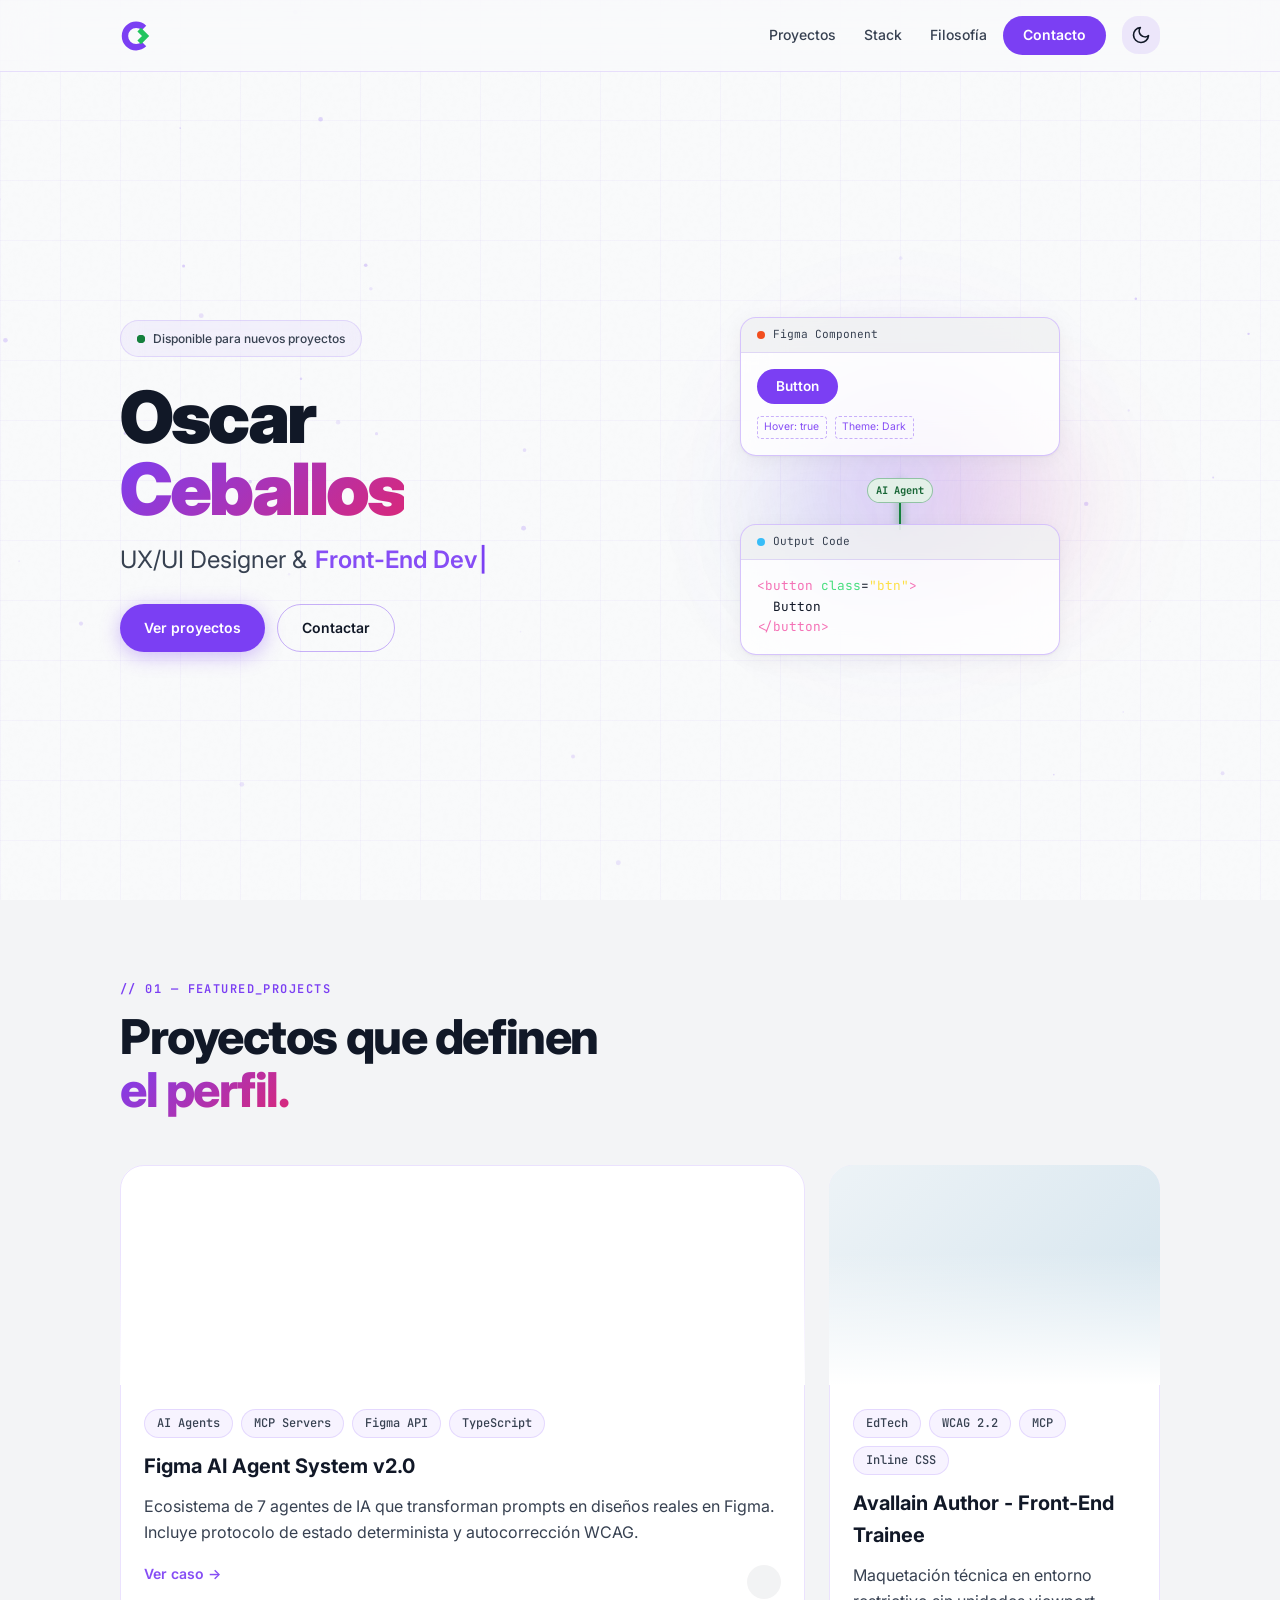
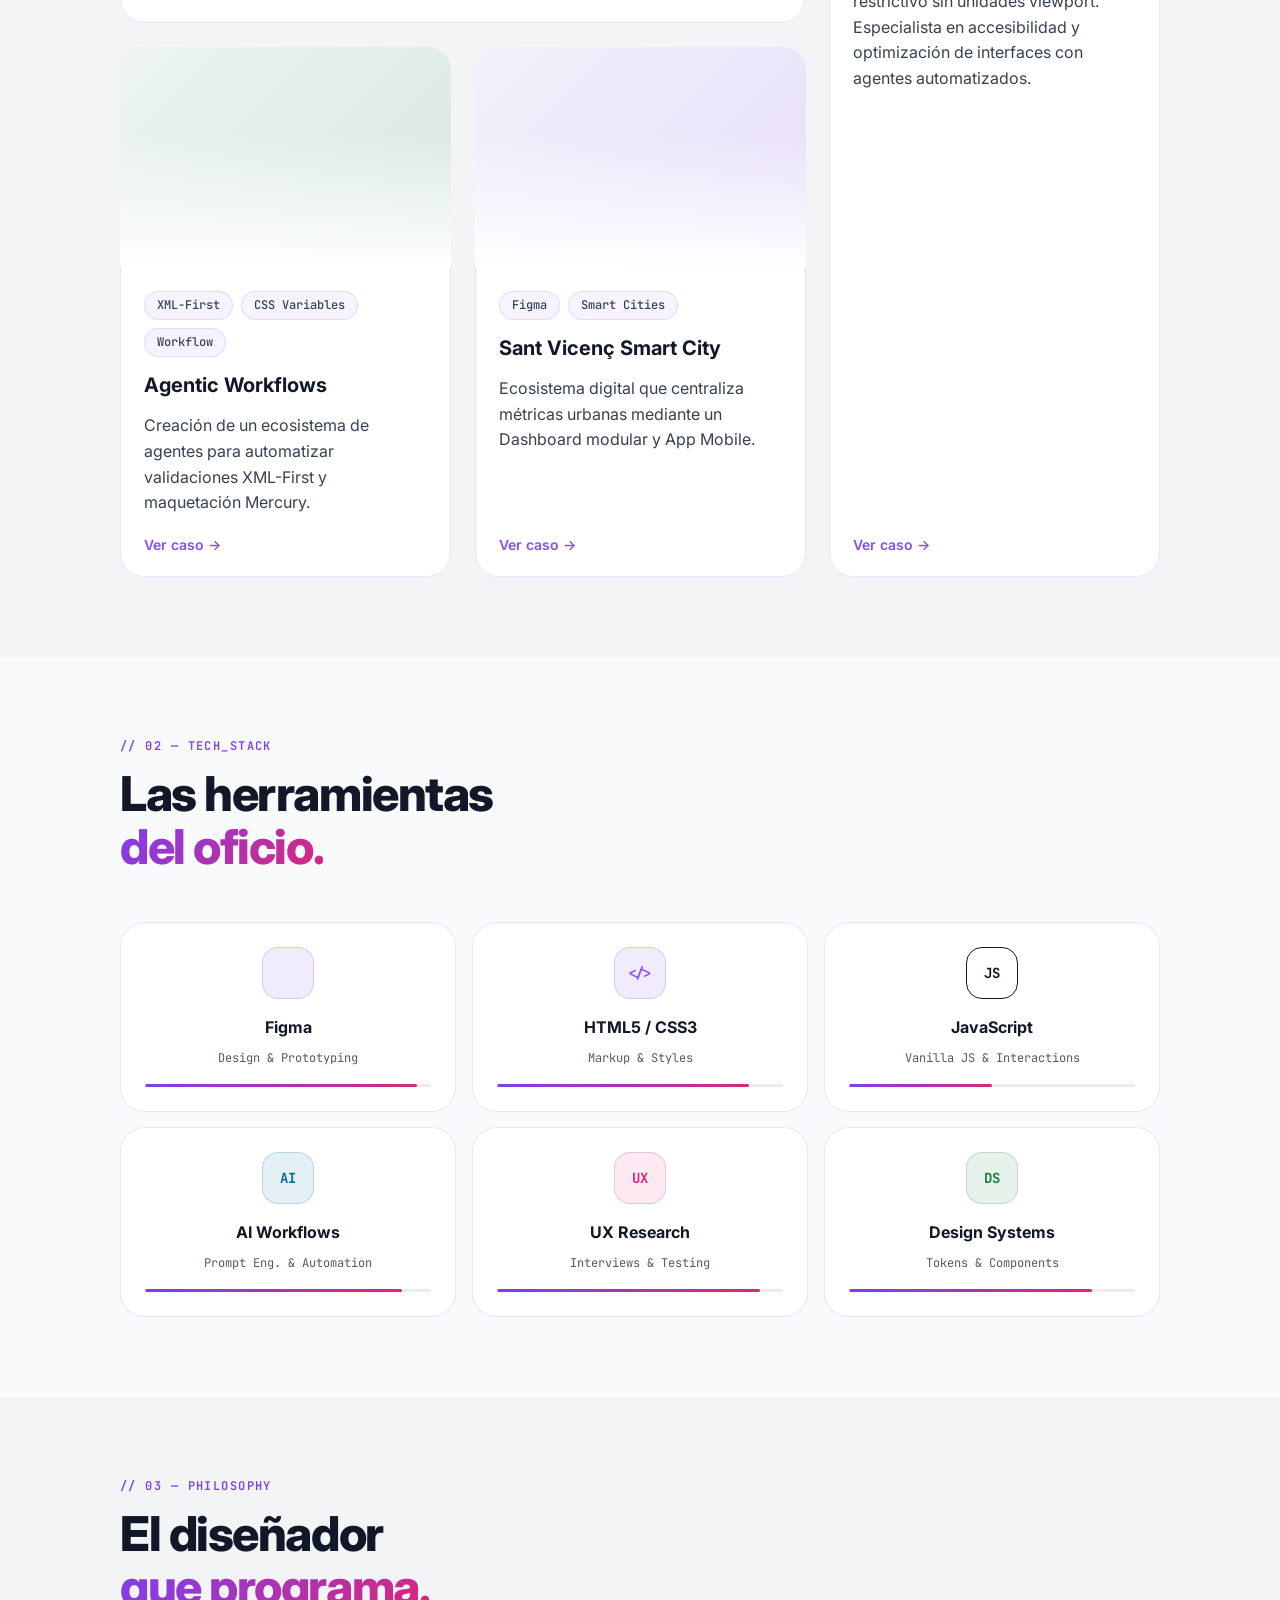
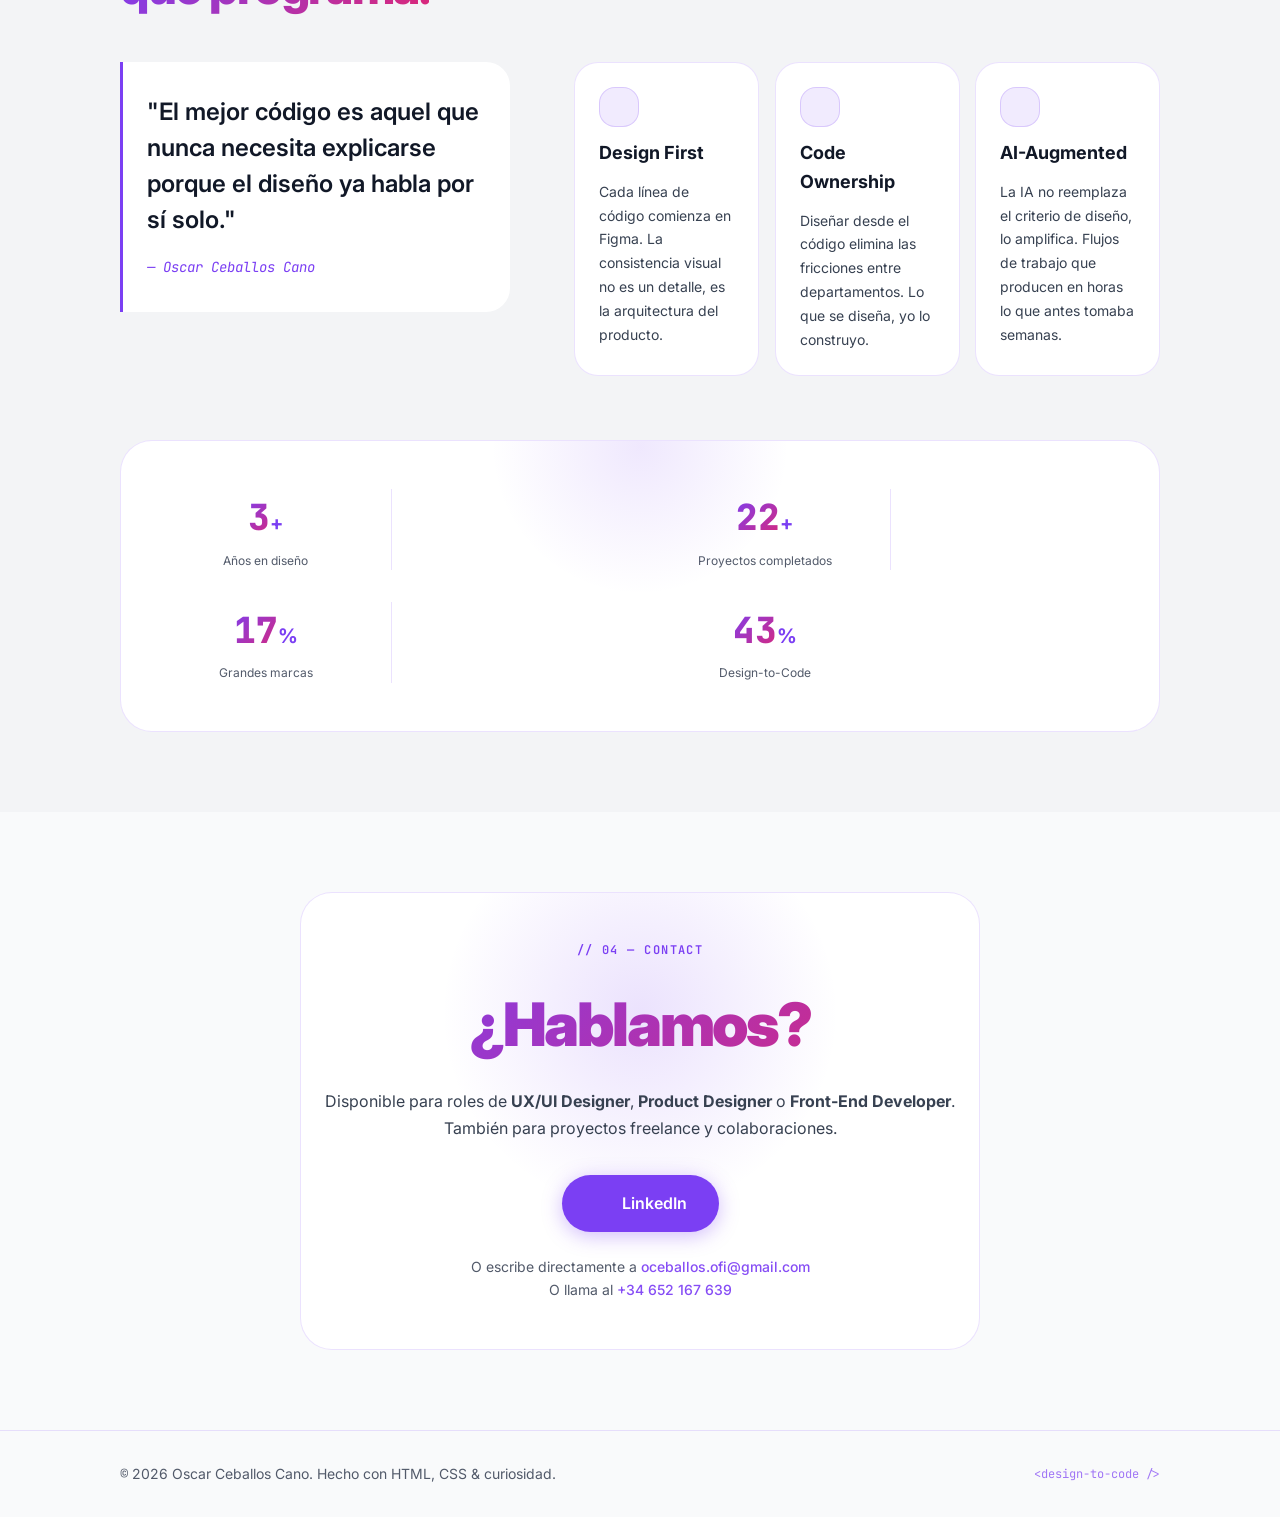
==== commit 552a5e76: "UI Fix: remove unwanted project hover outlines and consolidate CSS (deleted style.min.css)" ====
--- a/index.html
+++ b/index.html
@@ -31,7 +31,7 @@
 
     <!-- Favicon SVG inline -->
     <link rel="icon"
-        href="data:image/svg+xml,<svg xmlns='http://www.w3.org/2000/svg' viewBox='0 0 100 100'><path d='M 75 25 A 35 35 0 1 0 75 75' stroke='%238B5CF6' stroke-width='20' fill='none'/><polyline points='60 30 80 50 60 70' stroke='%2322C55E' stroke-width='16' fill='none' stroke-linejoin='miter'/></svg>" />
+        href="data:image/svg+xml,%3Csvg xmlns='http://www.w3.org/2000/svg' viewBox='0 0 100 100'%3E%3Cpath d='M 75 25 A 35 35 0 1 0 75 75' stroke='%238B5CF6' stroke-width='20' fill='none'/%3E%3Cpolyline points='60 30 80 50 60 70' stroke='%2322C55E' stroke-width='16' fill='none' stroke-linejoin='miter'/%3E%3C/svg%3E" />
 
     <!-- Google Fonts -->
     <link rel="preconnect" href="https://fonts.googleapis.com" />
@@ -94,7 +94,7 @@
     </style>
 
     <!-- Main Stylesheet -->
-    <link rel="stylesheet" href="style.min.css">
+    <link rel="stylesheet" href="style.css">
 
     <!-- Performance: Deferred Scripts -->
     <script src="main-critical.js" defer></script>
@@ -286,7 +286,8 @@
                             <div class="bento__card-glow"></div>
                             <div class="bento__card-overlay"></div>
                             <div class="bento__card-mockup">
-                                <img src="./assets/mockups/ui.svg" alt="Mockup de interfaz de usuario" width="400" height="280" loading="lazy">
+                                <img src="./assets/mockups/ui.svg" alt="Mockup de interfaz de usuario" width="400" height="280" loading="lazy" class="mockup--dark">
+                                <img src="./assets/mockups/ui-light.svg" alt="Mockup de interfaz de usuario" width="400" height="280" loading="lazy" class="mockup--light">
                             </div>
                         </div>
                         <div class="bento__card-body">
@@ -313,7 +314,8 @@
                             <div class="bento__card-glow"></div>
                             <div class="bento__card-overlay"></div>
                             <div class="bento__card-mockup">
-                                <img src="./assets/mockups/ai.svg" alt="Mockup de agentes de IA" width="400" height="280" loading="lazy">
+                                <img src="./assets/mockups/ai.svg" alt="Mockup de agentes de IA" width="400" height="280" loading="lazy" class="mockup--dark">
+                                <img src="./assets/mockups/ai-light.svg" alt="Mockup de agentes de IA" width="400" height="280" loading="lazy" class="mockup--light">
                             </div>
                         </div>
                         <div class="bento__card-body">
@@ -336,7 +338,8 @@
                             <div class="bento__card-glow"></div>
                             <div class="bento__card-overlay"></div>
                             <div class="bento__card-mockup">
-                                <img src="./assets/mockups/visual.svg" alt="Mockup de flujo de trabajo" width="400" height="280" loading="lazy">
+                                <img src="./assets/mockups/visual.svg" alt="Mockup de flujo de trabajo" width="400" height="280" loading="lazy" class="mockup--dark">
+                                <img src="./assets/mockups/visual-light.svg" alt="Mockup de flujo de trabajo" width="400" height="280" loading="lazy" class="mockup--light">
                             </div>
                         </div>
                         <div class="bento__card-body">
@@ -358,7 +361,8 @@
                             <div class="bento__card-glow"></div>
                             <div class="bento__card-overlay"></div>
                             <div class="bento__card-mockup">
-                                <img src="./assets/mockups/city.svg" alt="Mockup de Smart City" width="400" height="280" loading="lazy">
+                                <img src="./assets/mockups/city.svg" alt="Mockup de Smart City" width="400" height="280" loading="lazy" class="mockup--dark">
+                                <img src="./assets/mockups/city-light.svg" alt="Mockup de Smart City" width="400" height="280" loading="lazy" class="mockup--light">
                             </div>
                         </div>
                         <div class="bento__card-body">
@@ -531,7 +535,7 @@
                 </div><!-- /philosophy__grid -->
 
                 <!-- Stats bar -->
-                <div class="stats reveal" aria-label="Estadísticas profesionales">
+                <div class="stats reveal" role="region" aria-label="Estadísticas profesionales">
                     <div class="stats__item">
                         <span class="stats__number mono" data-target="6">0</span><span class="stats__suffix">+</span>
                         <p class="stats__label">Años en diseño</p>
--- a/style.css
+++ b/style.css
@@ -0,0 +1,2384 @@
+/* style.css | Oscar Ceballos Cano — Portfolio */
+
+/* Accessibility: Skip Navigation Link (WCAG 2.4.1) */
+.skip-link {
+    position: absolute;
+    top: -9999px;
+    left: 1rem;
+    z-index: 9999;
+    padding: .75rem 1.5rem;
+    background: var(--accent);
+    color: var(--text-primary);
+    border-radius: 0 0 var(--r-sm) var(--r-sm);
+    font-weight: 600;
+    text-decoration: none;
+    transition: top 0.2s ease
+}
+
+.skip-link:focus {
+    top: 0;
+    outline: 3px solid var(--text-primary);
+    outline-offset: 2px
+}
+
+/* Animation: Blinking cursor */
+@keyframes blink {
+
+    0%,
+    100% {
+        opacity: 1
+    }
+
+    50% {
+        opacity: 0
+    }
+}
+
+/* Design Tokens: Dark Mode */
+:root {
+  /* Elevación y Fondos - Tinte sutil púrpura/azulado para coherencia */
+  --bg: #09090E; 
+  --bg-2: #121219; /* Ligeramente más claro para mejor distinción de --bg */
+  --btn-text: #09090E;
+  --surface: #181822;
+  --surface-2: #20202D;
+
+  /* Bordes automáticos */
+  --border: color-mix(in srgb, var(--accent) 15%, transparent);
+  --border-hover: color-mix(in srgb, var(--accent) 40%, transparent);
+
+  /* Acentos - Ajustados para brillar en fondo oscuro (WCAG AA) */
+  --accent: #9D74FF;      /* Brillo incrementado para superar 4.5:1 en surfaces */
+  --accent-light: #B79BFF;
+  --accent-dark: #7E45F2;
+  --accent-glow: rgba(157, 116, 255, 0.25);
+
+  /* Tipografía - Off-whites y grises azulados para reducir fatiga visual */
+  --text-primary: #F3F4F6;
+  --text-secondary: #AFAFC0; 
+  --text-muted: #9494A6;   
+
+  /* UI Semántica - Ajustada para no vibrar y mantener WCAG AA */
+  --accent-alt: #F472B6;   /* Pink 400 */
+  --info: #38BDF8;         /* Light Blue 400 */
+  --success: #4ADE80;      /* Green 400, mejor contraste que 500 en dark mode */
+  --success-light: #86EFAC;
+  
+  /* Gradientes */
+  --grad-purple: linear-gradient(135deg, #9D74FF 0%, #F472B6 100%);
+  --grad-card: linear-gradient(160deg, color-mix(in srgb, var(--accent) 8%, transparent) 0%, color-mix(in srgb, var(--accent-alt) 4%, transparent) 100%);
+
+  /* Tipografía */
+  --font-sans: 'Inter', system-ui, -apple-system, BlinkMacSystemFont, "Segoe UI", Roboto, sans-serif;
+  --font-mono: 'JetBrains Mono', 'Fira Code', ui-monospace, SFMono-Regular, monospace;
+
+  /* Radios */
+  --r-sm: .5rem;
+  --r-md: 1rem;
+  --r-lg: 1.5rem;
+  --r-xl: 2rem;
+  --r-full: 9999px;
+
+  /* Sombras - Refinadas para mayor profundidad óptica */
+  --shadow-card: 0 4px 20px rgba(0, 0, 0, 0.4), 0 1px 3px rgba(0, 0, 0, 0.3);
+  --shadow-card-hover: 0 8px 40px rgba(0, 0, 0, 0.5), 0 0 20px rgba(157, 116, 255, 0.15);
+  --shadow-glow: 0 0 40px rgba(157, 116, 255, 0.25);
+
+  /* Layout y Transiciones */
+  --ease: 300ms cubic-bezier(.4, 0, .2, 1);
+  --spring: 400ms cubic-bezier(.34, 1.56, .64, 1);
+  --nav-h: 72px;
+  --max-w: 1200px;
+  --pad: 1.25rem;
+}
+
+html.light-mode {
+  --bg: #F9FAFB;
+  --bg-2: #F3F4F6;
+  --btn-text: #FFFFFF;
+  --surface: #FFFFFF;
+  --surface-2: #E5E7EB;
+  
+  --accent: #7B3FF3;
+  --accent-light: #864DF5;
+  --accent-dark: #4C1D95;
+  --accent-glow: rgba(109, 40, 217, 0.15);
+
+  --text-primary: #111827;
+  --text-secondary: #374151;
+  --text-muted: #525A6A;
+
+  --accent-alt: #DB2777;
+  --info: #0369A1;
+  --success: #15803D;
+  --success-light: #166534;
+
+  --grad-purple: linear-gradient(135deg, var(--accent) 0%, var(--accent-alt) 100%);
+  --grad-card: linear-gradient(160deg, color-mix(in srgb, var(--accent) 8%, transparent) 0%, color-mix(in srgb, var(--accent-alt) 4%, transparent) 100%);
+
+  --shadow-card: 0 4px 20px rgba(0, 0, 0, 0.05), 0 1px 3px rgba(0, 0, 0, 0.05);
+  --shadow-card-hover: 0 8px 40px rgba(0, 0, 0, 0.08), 0 0 20px rgba(109, 40, 217, 0.15);
+  --shadow-glow: 0 0 40px rgba(109, 40, 217, 0.15);
+}
+
+/* Reset */
+*,
+*::before,
+*::after {
+    box-sizing: border-box;
+    margin: 0;
+    padding: 0
+}
+
+html {
+    scroll-behavior: smooth;
+    scroll-padding-top: var(--nav-h);
+    -webkit-text-size-adjust: 100%
+}
+
+body {
+    font-family: var(--font-sans);
+    background: var(--bg);
+    color: var(--text-primary);
+    line-height: 1.6;
+    overflow-x: hidden;
+    -webkit-font-smoothing: antialiased;
+    text-rendering: optimizeLegibility
+}
+
+img,
+svg {
+    display: block;
+    max-width: 100%;
+    height: auto;
+    content-visibility: auto
+}
+
+a {
+    color: inherit;
+    text-decoration: none
+}
+
+ul {
+    list-style: none
+}
+
+button {
+    font-family: inherit;
+    cursor: pointer;
+    border: none;
+    background: none
+}
+
+:focus-visible {
+    outline: 2px solid var(--accent);
+    outline-offset: 4px;
+    border-radius: var(--r-sm)
+}
+
+/* Utils */
+.mono {
+    font-family: var(--font-mono)
+}
+
+.gradient-text {
+    background: var(--grad-purple);
+    -webkit-background-clip: text;
+    -webkit-text-fill-color: transparent;
+    background-clip: text
+}
+
+.container {
+    width: 100%;
+    max-width: var(--max-w);
+    margin-inline: auto;
+    padding-inline: var(--pad)
+}
+
+.section {
+    padding-block: 5rem
+}
+
+/* Keyframes */
+@keyframes fadeIn {
+    from {
+        opacity: 0
+    }
+
+    to {
+        opacity: 1
+    }
+}
+
+@keyframes slideUp {
+    from {
+        opacity: 0;
+        transform: translateY(32px)
+    }
+
+    to {
+        opacity: 1;
+        transform: translateY(0)
+    }
+}
+
+@keyframes float {
+
+    0%,
+    100% {
+        transform: translateY(0)
+    }
+
+    50% {
+        transform: translateY(-12px)
+    }
+}
+
+@keyframes pulse-green {
+    0% {
+        transform: scale(1);
+        opacity: 0.8;
+    }
+    100% {
+        transform: scale(2.8);
+        opacity: 0;
+    }
+}
+
+
+
+@keyframes laser-scan {
+    0% {
+        transform: translateY(-15px) scaleY(0);
+    }
+    50% {
+        transform: translateY(-15px) scaleY(1);
+    }
+    100% {
+        transform: translateY(35px) scaleY(0);
+    }
+}
+
+
+
+/* Reveal base */
+.reveal {
+    opacity: 0.01;
+    transform: translateY(24px);
+    transition: opacity 0.4s ease-out, transform 0.4s cubic-bezier(0.2, 0.8, 0.2, 1);
+    will-change: opacity, transform
+}
+
+.reveal.is-visible {
+    opacity: 1;
+    transform: translateY(0)
+}
+
+.reveal.is-visible:nth-child(2) {
+    transition-delay: .05s
+}
+
+.reveal.is-visible:nth-child(3) {
+    transition-delay: .10s
+}
+
+.reveal.is-visible:nth-child(4) {
+    transition-delay: .15s
+}
+
+/* Hero anims */
+.animate-fade-in {
+    animation: fadeIn 0.4s ease-out both
+}
+
+.animate-slide-up {
+    animation: slideUp 0.5s cubic-bezier(0.2, 0.8, 0.2, 1) both
+}
+
+.animate-delay-1 {
+    animation-delay: .05s
+}
+
+.animate-delay-2 {
+    animation-delay: .10s
+}
+
+.animate-delay-3 {
+    animation-delay: .15s
+}
+
+/* ===  === */
+.nav {
+    position: fixed;
+    inset: 0 0 auto;
+    z-index: 100;
+    height: var(--nav-h);
+    background: color-mix(in srgb, var(--bg) 70%, transparent);
+    backdrop-filter: blur(20px);
+    -webkit-backdrop-filter: blur(20px);
+    border-bottom: 1px solid var(--border);
+    transition: transform var(--ease), background var(--ease), border-color var(--ease);
+    will-change: transform;
+    display: block
+}
+
+.nav--hidden {
+    transform: translateY(-100%);
+}
+
+.nav__container {
+    display: flex;
+    align-items: center;
+    justify-content: space-between;
+    height: 100%;
+    margin-inline: auto;
+    width: 100%;
+    max-width: var(--max-w);
+    padding-inline: var(--pad)
+}
+
+.nav--scrolled {
+    background: color-mix(in srgb, var(--bg) 92%, transparent);
+    border-bottom-color: color-mix(in srgb, var(--accent) 30%, transparent)
+}
+
+.nav__link--scrolled {
+    /* Clases independientes para facilitar el mantenimiento */
+    color: var(--text-primary);
+}
+
+.nav__logo {
+    display: flex;
+    align-items: center;
+    gap: .5rem
+}
+
+.nav__logo-text {
+    font-family: var(--font-mono);
+    font-weight: 700;
+    font-size: 1.125rem;
+    letter-spacing: .1em
+}
+
+.nav__logo-dot {
+    width: 8px;
+    height: 8px;
+    border-radius: 50%;
+    background: var(--accent);
+    animation: pulse-green 2s infinite
+}
+
+.nav__right {
+    display: flex;
+    align-items: center;
+    gap: 1rem;
+}
+
+.theme-toggle {
+    display: flex;
+    align-items: center;
+    justify-content: center;
+    width: 38px;
+    height: 38px;
+    border-radius: var(--r-md);
+    color: var(--text-primary);
+    background: color-mix(in srgb, var(--accent) 10%, transparent);
+    transition: all var(--ease);
+}
+
+.theme-toggle:focus-visible {
+    outline: 2px solid var(--accent);
+    outline-offset: 3px;
+}
+
+.theme-toggle:hover {
+    background: color-mix(in srgb, var(--accent) 20%, transparent);
+    transform: translateY(-2px);
+    box-shadow: 0 4px 12px color-mix(in srgb, var(--accent) 30%, transparent);
+}
+
+.theme-toggle svg {
+    width: 20px;
+    height: 20px;
+    fill: none;
+}
+
+.nav__links {
+    display: none;
+    gap: .25rem;
+    align-items: center
+}
+
+.nav__link {
+    position: relative;
+    padding: .5rem .75rem;
+    font-size: .875rem;
+    font-weight: 500;
+    color: var(--text-secondary);
+    border-radius: var(--r-sm);
+    transition: color var(--ease), background var(--ease), transform var(--ease);
+    display: inline-flex;
+    align-items: center;
+}
+
+.nav__link:hover {
+    color: var(--accent);
+    background: color-mix(in srgb, var(--accent) 10%, transparent)
+}
+
+.nav__link:active {
+    transform: scale(0.95);
+}
+
+.nav__link--current {
+    color: var(--text-primary);
+    font-weight: 700;
+}
+
+.nav__link--current::after {
+    content: '';
+    position: absolute;
+    bottom: -2px;
+    left: 50%;
+    transform: translateX(-50%);
+    width: 4px;
+    height: 4px;
+    background: var(--accent);
+    border-radius: 50%;
+    box-shadow: 0 0 8px var(--accent);
+}
+
+.nav__link--cta {
+    background: var(--accent);
+    color: #FFFFFF !important;
+    padding: .5rem 1.25rem;
+    border-radius: var(--r-full);
+    font-weight: 600
+}
+
+.nav__link--cta:hover {
+    background: var(--accent-light);
+    transform: translateY(-1px);
+    box-shadow: var(--shadow-glow)
+}
+
+.nav__menu-btn {
+    display: flex;
+    flex-direction: column;
+    gap: 5px;
+    padding: .5rem;
+    border-radius: var(--r-sm)
+}
+
+.nav__menu-btn span {
+    display: block;
+    width: 24px;
+    height: 2px;
+    background: var(--text-primary);
+    border-radius: 2px;
+    transition: transform var(--ease), opacity var(--ease);
+    transform-origin: center
+}
+
+.nav__menu-btn.is-open span:nth-child(1) {
+    transform: translateY(7px) rotate(45deg)
+}
+
+.nav__menu-btn.is-open span:nth-child(2) {
+    opacity: 0
+}
+
+.nav__menu-btn.is-open span:nth-child(3) {
+    transform: translateY(-7px) rotate(-45deg)
+}
+
+.mobile-nav {
+    position: fixed;
+    inset: 0;
+    z-index: 90;
+    display: flex;
+    flex-direction: column;
+    align-items: center;
+    justify-content: center;
+    background: color-mix(in srgb, var(--bg) 97%, transparent);
+    backdrop-filter: blur(20px);
+    opacity: 0;
+    pointer-events: none;
+    transition: opacity var(--ease), visibility var(--ease);
+    visibility: hidden;
+}
+
+.mobile-nav.is-open {
+    opacity: 1;
+    pointer-events: all;
+    visibility: visible;
+}
+
+.mobile-nav__links {
+    display: flex;
+    flex-direction: column;
+    align-items: center;
+    gap: 2rem
+}
+
+.mobile-nav__link {
+    font-size: 2rem;
+    font-weight: 700;
+    color: var(--text-secondary);
+    transition: color var(--ease), transform var(--spring)
+}
+
+.mobile-nav__link:hover {
+    color: var(--accent-light);
+    transform: scale(1.05)
+}
+
+/* ===  === */
+.hero {
+    position: relative;
+    min-height: 100dvh;
+    display: flex;
+    flex-direction: column;
+    overflow: hidden
+}
+
+.hero::before {
+    content: '';
+    height: var(--nav-h);
+    flex-shrink: 0;
+}
+
+.hero__noise {
+    position: absolute;
+    inset: 0;
+    background-image: url("data:image/svg+xml,%3Csvg viewBox='0 0 200 200' xmlns='http://www.w3.org/2000/svg'%3E%3Cfilter id='n'%3E%3CfeTurbulence type='fractalNoise' baseFrequency='.9' numOctaves='4' stitchTiles='stitch'/%3E%3CfeColorMatrix type='saturate' values='0'/%3E%3C/filter%3E%3Crect width='100%25' height='100%25' filter='url(%23n)' opacity='.04'/%3E%3C/svg%3E");
+    opacity: .4;
+    pointer-events: none
+}
+
+.hero__grid-lines {
+    position: absolute;
+    inset: 0;
+    background-image: linear-gradient(to right, color-mix(in srgb, var(--accent) 4%, transparent) 1px, transparent 1px), linear-gradient(to bottom, color-mix(in srgb, var(--accent) 4%, transparent) 1px, transparent 1px);
+    background-size: 60px 60px;
+    pointer-events: none
+}
+
+.hero__container {
+    display: grid;
+    grid-template-columns: 1fr;
+    align-items: center;
+    margin-block: auto;
+    width: 100%;
+    max-width: var(--max-w);
+    /* Explicitly match container logic */
+    margin-inline: auto;
+    padding-inline: var(--pad);
+    z-index: 2;
+    position: relative
+}
+
+.hero__content {
+    position: relative;
+    padding-block: 2rem;
+    max-width: 640px;
+    margin-inline: auto;
+    text-align: center
+}
+
+.hero__badge {
+    display: inline-flex;
+    align-items: center;
+    gap: .5rem;
+    padding: .5rem 1rem;
+    border: 1px solid var(--border);
+    border-radius: var(--r-full);
+    font-size: .75rem;
+    font-weight: 500;
+    color: var(--text-secondary);
+    background: color-mix(in srgb, var(--accent) 5%, transparent);
+    margin-bottom: 1.5rem;
+    backdrop-filter: blur(10px)
+}
+
+.hero__badge-dot {
+    width: 8px;
+    height: 8px;
+    border-radius: 50%;
+    background: var(--success);
+    position: relative;
+}
+
+.hero__badge-dot::after {
+    content: '';
+    position: absolute;
+    inset: 0;
+    border-radius: 50%;
+    background: inherit;
+    animation: pulse-green 1.8s ease-out infinite;
+    z-index: -1;
+}
+
+.hero__name {
+    font-size: clamp(3rem, 12vw, 4.5rem);
+    font-weight: 900;
+    line-height: 1;
+    letter-spacing: -.04em;
+    margin-bottom: 1rem;
+    min-height: clamp(3rem, 12vw, 4.5rem); /* Reserva de espacio para CLS */
+}
+
+.hero__name-accent {
+    background: var(--grad-purple);
+    -webkit-background-clip: text;
+    -webkit-text-fill-color: transparent;
+    background-clip: text
+}
+
+.hero__role {
+    font-size: clamp(1.25rem, 4vw, 1.5rem);
+    font-weight: 400;
+    color: var(--text-secondary);
+    margin-bottom: 1.5rem;
+    display: flex;
+    align-items: center;
+    justify-content: center;
+    gap: .5rem;
+    flex-wrap: wrap;
+    min-height: clamp(1.25rem, 4vw, 1.5rem); /* Reserva de espacio para CLS */
+}
+
+.hero__role-separator {
+    color: var(--accent);
+    font-weight: 700
+}
+
+.hero__role-dynamic {
+    color: var(--accent-light);
+    font-weight: 600
+}
+
+.hero__role-dynamic::after {
+    content: '|';
+    animation: blink 1s step-end infinite;
+    color: var(--accent);
+    margin-left: 2px
+}
+
+.hero__tagline {
+    font-size: 1rem;
+    color: var(--text-muted);
+    margin-bottom: 2.5rem;
+    line-height: 1.7
+}
+
+.hero__tagline-mono {
+    font-family: var(--font-mono);
+    font-size: .875rem;
+    color: var(--accent);
+    display: inline-block;
+    margin-top: .5rem
+}
+
+.hero__actions {
+    display: flex;
+    gap: .75rem;
+    justify-content: center;
+    flex-wrap: wrap
+}
+
+.hero__visual {
+    display: none
+}
+
+
+
+/* ===  === */
+.btn {
+    display: inline-flex;
+    align-items: center;
+    gap: .5rem;
+    padding: .75rem 1.5rem;
+    border-radius: var(--r-full);
+    font-size: .875rem;
+    font-weight: 600;
+    transition: all var(--ease);
+    position: relative;
+    white-space: nowrap
+}
+
+.btn--primary {
+    background: var(--accent);
+    color: var(--btn-text);
+    box-shadow: 0 4px 20px color-mix(in srgb, var(--accent) 35%, transparent)
+}
+
+.btn--primary:hover {
+    background: var(--accent-light);
+    transform: translateY(-2px);
+    box-shadow: 0 8px 32px color-mix(in srgb, var(--accent) 50%, transparent)
+}
+
+.btn--ghost {
+    border: 1px solid var(--border-hover);
+    color: var(--text-primary)
+}
+
+.btn--ghost:hover {
+    border-color: var(--accent);
+    background: color-mix(in srgb, var(--accent) 8%, transparent);
+    transform: translateY(-2px)
+}
+
+.btn--lg {
+    padding: 1rem 2rem;
+    font-size: 1rem
+}
+
+/* ===  === */
+.section__header {
+    margin-bottom: 3rem
+}
+
+.section__label {
+    font-size: .75rem;
+    font-weight: 600;
+    color: var(--accent);
+    letter-spacing: .12em;
+    text-transform: uppercase;
+    margin-bottom: .75rem
+}
+
+.section__title {
+    font-size: clamp(1.875rem, 6vw, 3rem);
+    font-weight: 800;
+    line-height: 1.1;
+    letter-spacing: -.03em
+}
+
+/* ===  === */
+.projects {
+    background: var(--bg-2)
+}
+
+.bento {
+    display: grid;
+    /* Comportamiento fluido nativo sin media queries excesivas */
+    grid-template-columns: repeat(auto-fit, minmax(min(300px, 100%), 1fr));
+    gap: 1.5rem;
+    align-items: stretch;
+}
+
+.bento__card {
+    position: relative;
+    border-radius: var(--r-lg);
+    background: var(--surface);
+    overflow: hidden;
+    display: flex;
+    flex-direction: column;
+    height: 100%;
+    transition: outline var(--ease), box-shadow var(--ease), transform var(--spring);
+    /* Outline en vez de border para escalar sin reflow */
+    outline: 1px solid var(--border);
+    outline-offset: -1px;
+}
+
+.bento__card:hover {
+    outline-color: var(--border-hover);
+    box-shadow: var(--shadow-card-hover);
+    transform: translateY(-4px);
+    will-change: transform
+}
+
+.bento__card-img {
+    position: relative;
+    width: 100%;
+    aspect-ratio: 16 / 9;
+    overflow: hidden;
+    background: var(--surface-2);
+    display: flex;
+    align-items: center;
+    justify-content: center
+}
+
+.bento__card-img img {
+    width: 100%;
+    height: 100%;
+    object-fit: cover;
+}
+
+.bento__card-img--city {
+    background: linear-gradient(135deg, color-mix(in srgb, var(--accent) 5%, var(--bg)), color-mix(in srgb, var(--accent) 15%, var(--bg)))
+}
+
+.bento__card-img--ui {
+    background: linear-gradient(135deg, color-mix(in srgb, var(--warning) 5%, var(--bg)), color-mix(in srgb, var(--warning) 15%, var(--bg)))
+}
+
+.bento__card-img--ai {
+    background: linear-gradient(135deg, color-mix(in srgb, var(--info) 5%, var(--bg)), color-mix(in srgb, var(--info) 15%, var(--bg)))
+}
+
+.bento__card-img--visual {
+    background: linear-gradient(135deg, color-mix(in srgb, var(--success) 5%, var(--bg)), color-mix(in srgb, var(--success) 15%, var(--bg)))
+}
+
+.bento__card-glow {
+    position: absolute;
+    inset: 0;
+    opacity: 0;
+    transition: opacity .5s ease
+}
+
+.bento__card:hover .bento__card-glow {
+    opacity: 1
+}
+
+.bento__card-img--city .bento__card-glow {
+    background: radial-gradient(ellipse at 50% 50%, color-mix(in srgb, var(--accent) 30%, transparent), transparent 70%)
+}
+
+.bento__card-img--ui .bento__card-glow {
+    background: radial-gradient(ellipse at 50% 50%, color-mix(in srgb, var(--accent-alt) 25%, transparent), transparent 70%)
+}
+
+.bento__card-img--ai .bento__card-glow {
+    background: radial-gradient(ellipse at 50% 50%, color-mix(in srgb, var(--info) 20%, transparent), transparent 70%)
+}
+
+.bento__card-img--visual .bento__card-glow {
+    background: radial-gradient(ellipse at 50% 50%, color-mix(in srgb, var(--success) 20%, transparent), transparent 70%)
+}
+
+.bento__card-overlay {
+    position: absolute;
+    inset: 0;
+    background: linear-gradient(to top, var(--surface) 0%, transparent 60%)
+}
+
+.bento__card-body {
+    padding: 1.5rem;
+    display: flex;
+    flex-direction: column;
+    flex-grow: 1;
+    gap: .75rem
+}
+
+.bento__card-tags {
+    display: flex;
+    flex-wrap: wrap;
+    gap: .5rem
+}
+
+.tag {
+    padding: .25rem .75rem;
+    border: 1px solid var(--border);
+    border-radius: var(--r-full);
+    font-size: .75rem;
+    font-weight: 500;
+    color: var(--text-secondary);
+    background: color-mix(in srgb, var(--accent) 6%, transparent);
+    font-family: var(--font-mono);
+    position: relative;
+    z-index: 20
+}
+
+.bento__card-title {
+    font-size: 1.25rem;
+    font-weight: 700
+}
+
+.bento__card-desc {
+    flex: 1;
+    margin-bottom: 0.5rem;
+    color: var(--text-secondary);
+}
+
+.bento__card-footer {
+    display: flex;
+    justify-content: space-between;
+    align-items: center;
+    width: 100%;
+    margin-top: auto;
+    position: relative;
+    z-index: 25;
+}
+
+.btn--github-card {
+    display: flex;
+    align-items: center;
+    justify-content: center;
+    color: var(--text-muted);
+    transition: all var(--ease);
+    padding: 0.5rem;
+    border-radius: 50%;
+    background: color-mix(in srgb, var(--text-primary) 5%, transparent);
+}
+
+.btn--github-card:hover {
+    color: var(--accent);
+    background: color-mix(in srgb, var(--accent) 10%, transparent);
+    transform: translateY(-2px);
+}
+
+.bento__card-link {
+    font-size: .875rem;
+    font-weight: 600;
+    color: var(--accent-light);
+    display: inline-flex;
+    align-items: center;
+    gap: .25rem;
+    transition: gap var(--ease), color var(--ease);
+    align-self: flex-start;
+    position: relative;
+    outline: none
+}
+
+/* Fitts's Law: expand click target to the full card */
+.bento__card-link::before {
+    content: '';
+    position: absolute;
+    inset: 0;
+    z-index: 10
+}
+
+.bento__card-link:hover {
+    color: var(--text-primary);
+    gap: .5rem
+}
+
+/* Restore keyboard focus ring for accessibility */
+.bento__card-link:focus-visible {
+    outline: 2px solid var(--accent);
+    outline-offset: 4px;
+    border-radius: var(--r-sm)
+}
+
+/* Card Mockups */
+.bento__card-mockup {
+    position: absolute;
+    inset: 0;
+    display: flex;
+    align-items: flex-end;
+    justify-content: center;
+    z-index: 20;
+    pointer-events: none;
+    transition: transform var(--ease);
+}
+
+.bento__card-mockup img {
+    width: 90%;
+    max-width: 320px;
+    height: auto;
+    max-height: 90%;
+    object-fit: contain;
+    object-position: bottom;
+    border-radius: var(--r-md) var(--r-md) 0 0;
+    transition: transform var(--ease), box-shadow var(--ease);
+}
+
+.bento__card:hover .bento__card-mockup {
+    transform: translateY(-4px);
+}
+
+.bento__card:hover .bento__card-mockup img {
+    transform: scale(1.015);
+}
+
+/* Theme-specific Mockups Visibility */
+.mockup--light { display: none; }
+html.light-mode .mockup--light { display: block; }
+html.light-mode .mockup--dark { display: none; }
+
+/* TECH STACK */
+.stack {
+    background: var(--bg)
+}
+
+.stack__grid {
+    display: grid;
+    grid-template-columns: 1fr 1fr;
+    gap: 1rem
+}
+
+.stack__item {
+    position: relative;
+    padding: 1.5rem;
+    border: 1px solid var(--border);
+    border-radius: var(--r-lg);
+    background: var(--surface);
+    display: flex;
+    flex-direction: column;
+    align-items: center;
+    text-align: center;
+    gap: .5rem;
+    cursor: default;
+    transition: border-color var(--ease), background var(--ease), transform var(--spring);
+    overflow: hidden
+}
+
+.stack__item::before {
+    content: '';
+    position: absolute;
+    inset: 0;
+    background: var(--grad-card);
+    opacity: 0;
+    transition: opacity var(--ease)
+}
+
+.stack__item:hover,
+.stack__item:focus {
+    border-color: var(--border-hover);
+    transform: translateY(-4px) scale(1.02)
+}
+
+.stack__item:hover::before,
+.stack__item:focus::before {
+    opacity: 1
+}
+
+.stack__item:hover {
+    will-change: transform
+}
+
+.stack__icon {
+    width: 52px;
+    height: 52px;
+    border-radius: var(--r-md);
+    background: color-mix(in srgb, var(--accent) 10%, transparent);
+    border: 1px solid color-mix(in srgb, var(--accent) 20%, transparent);
+    display: flex;
+    align-items: center;
+    justify-content: center;
+    margin-bottom: .5rem;
+    transition: background var(--ease), box-shadow var(--ease)
+}
+
+.stack__item:hover .stack__icon {
+    background: color-mix(in srgb, var(--accent) 20%, transparent);
+    box-shadow: 0 0 20px color-mix(in srgb, var(--accent) 30%, transparent)
+}
+
+.stack__icon svg {
+    width: 28px;
+    height: 28px
+}
+
+.stack__icon-text {
+    font-size: .875rem;
+    font-weight: 700;
+    color: var(--accent-light)
+}
+
+.stack__icon--js {
+    background: color-mix(in srgb, var(--warning) 10%, transparent);
+    border-color: color-mix(in srgb, var(--warning) 20%, transparent)
+}
+
+.stack__icon--js .stack__icon-text {
+    color: var(--warning)
+}
+
+.stack__item:hover .stack__icon--js {
+    background: color-mix(in srgb, var(--warning) 20%, transparent);
+    box-shadow: 0 0 20px color-mix(in srgb, var(--warning) 20%, transparent)
+}
+
+.stack__icon--ai {
+    background: color-mix(in srgb, var(--info) 10%, transparent);
+    border-color: color-mix(in srgb, var(--info) 20%, transparent)
+}
+
+.stack__icon--ai .stack__icon-text {
+    color: var(--info)
+}
+
+.stack__item:hover .stack__icon--ai {
+    background: color-mix(in srgb, var(--info) 20%, transparent);
+    box-shadow: 0 0 20px color-mix(in srgb, var(--info) 20%, transparent)
+}
+
+.stack__icon--ux {
+    background: color-mix(in srgb, var(--accent-alt) 10%, transparent);
+    border-color: color-mix(in srgb, var(--accent-alt) 20%, transparent)
+}
+
+.stack__icon--ux .stack__icon-text {
+    color: var(--accent-alt)
+}
+
+.stack__item:hover .stack__icon--ux {
+    background: color-mix(in srgb, var(--accent-alt) 20%, transparent);
+    box-shadow: 0 0 20px color-mix(in srgb, var(--accent-alt) 20%, transparent)
+}
+
+.stack__icon--ds {
+    background: color-mix(in srgb, var(--success) 10%, transparent);
+    border-color: color-mix(in srgb, var(--success) 20%, transparent)
+}
+
+.stack__icon--ds .stack__icon-text {
+    color: var(--success)
+}
+
+.stack__item:hover .stack__icon--ds {
+    background: color-mix(in srgb, var(--success) 20%, transparent);
+    box-shadow: 0 0 20px color-mix(in srgb, var(--success) 20%, transparent)
+}
+
+.stack__name {
+    font-size: 1rem;
+    font-weight: 700;
+    position: relative
+}
+
+.stack__desc {
+    font-size: .75rem;
+    color: var(--text-muted);
+    font-family: var(--font-mono);
+    position: relative
+}
+
+.stack__level {
+    width: 100%;
+    height: 3px;
+    background: color-mix(in srgb, var(--text-primary) 8%, transparent);
+    border-radius: var(--r-full);
+    margin-top: .5rem;
+    overflow: hidden;
+    position: relative
+}
+
+.stack__level-bar {
+    height: 100%;
+    width: 0;
+    background: var(--grad-purple);
+    border-radius: var(--r-full);
+    transition: width 1.2s cubic-bezier(.4, 0, .2, 1) .3s
+}
+
+.stack__item.is-visible .stack__level-bar {
+    width: var(--level)
+}
+
+/* PHILOSOPHY */
+.philosophy {
+    background: var(--bg-2)
+}
+
+.philosophy__grid {
+    display: grid;
+    grid-template-columns: 1fr;
+    gap: 2.5rem;
+    align-items: start
+}
+
+.philosophy__quote {
+    padding: 2rem 1.5rem;
+    border-left: 3px solid var(--accent);
+    background: var(--surface);
+    border-radius: 0 var(--r-lg) var(--r-lg) 0;
+    font-style: normal
+}
+
+.philosophy__quote p {
+    font-size: clamp(1.125rem, 3vw, 1.5rem);
+    font-weight: 600;
+    line-height: 1.5;
+    margin-bottom: 1rem
+}
+
+.philosophy__quote-author {
+    font-size: .875rem;
+    font-family: var(--font-mono);
+    color: var(--accent)
+}
+
+.philosophy__cards {
+    display: grid;
+    grid-template-columns: 1fr;
+    gap: 1rem
+}
+
+.philosophy__card {
+    padding: 1.5rem;
+    border: 1px solid var(--border);
+    border-radius: var(--r-lg);
+    background: var(--surface);
+    display: flex;
+    flex-direction: column;
+    gap: .75rem;
+    transition: border-color var(--ease), transform var(--ease)
+}
+
+.philosophy__card:hover {
+    border-color: var(--border-hover);
+    transform: translateY(-2px);
+    will-change: transform
+}
+
+.philosophy__card-icon {
+    width: 40px;
+    height: 40px;
+    border-radius: var(--r-md);
+    background: color-mix(in srgb, var(--accent) 10%, transparent);
+    border: 1px solid color-mix(in srgb, var(--accent) 20%, transparent);
+    display: flex;
+    align-items: center;
+    justify-content: center;
+    color: var(--accent-light)
+}
+
+.philosophy__card-title {
+    font-size: 1.125rem;
+    font-weight: 700
+}
+
+.philosophy__card-text {
+    font-size: .875rem;
+    color: var(--text-secondary);
+    line-height: 1.7
+}
+
+/* Stats */
+.stats {
+    display: grid;
+    grid-template-columns: 1fr 1fr;
+    gap: 0;
+    border: 1px solid var(--border);
+    border-radius: var(--r-xl);
+    background: var(--surface);
+    padding: 2rem 1rem;
+    margin-top: 4rem;
+    position: relative;
+    overflow: hidden
+}
+
+.stats::before {
+    content: '';
+    position: absolute;
+    top: -50%;
+    left: 50%;
+    transform: translateX(-50%);
+    width: 300px;
+    height: 300px;
+    background: radial-gradient(circle, color-mix(in srgb, var(--accent) 12%, transparent), transparent 70%);
+    pointer-events: none
+}
+
+.stats__item {
+    text-align: center;
+    padding: 1rem .5rem
+}
+
+.stats__number {
+    font-size: clamp(1.875rem, 6vw, 2.25rem);
+    font-weight: 900;
+    background: var(--grad-purple);
+    -webkit-background-clip: text;
+    -webkit-text-fill-color: transparent;
+    background-clip: text
+}
+
+.stats__suffix {
+    font-size: 1.25rem;
+    font-weight: 700;
+    color: var(--accent)
+}
+
+.stats__label {
+    font-size: .75rem;
+    color: var(--text-muted);
+    margin-top: .25rem
+}
+
+.stats__divider {
+    width: 1px;
+    background: var(--border);
+    align-self: stretch;
+    margin-block: 1rem;
+    display: none
+}
+
+/* CONTACT */
+.contact {
+    background: var(--bg)
+}
+
+.contact__inner {
+    text-align: center;
+    max-width: 680px;
+    margin-inline: auto;
+    padding: 3rem 1.5rem;
+    border: 1px solid var(--border);
+    border-radius: var(--r-xl);
+    background: var(--surface);
+    position: relative;
+    overflow: hidden
+}
+
+.contact__inner::before {
+    content: '';
+    position: absolute;
+    top: -80px;
+    left: 50%;
+    transform: translateX(-50%);
+    width: 400px;
+    height: 400px;
+    background: radial-gradient(circle, color-mix(in srgb, var(--accent) 15%, transparent), transparent 70%);
+    pointer-events: none
+}
+
+.contact__title {
+    font-size: clamp(2.25rem, 8vw, 3.75rem);
+    font-weight: 900;
+    letter-spacing: -.04em;
+    margin-block: 1rem;
+    background: var(--grad-purple);
+    -webkit-background-clip: text;
+    -webkit-text-fill-color: transparent;
+    background-clip: text;
+    position: relative
+}
+
+.contact__subtitle {
+    font-size: 1rem;
+    color: var(--text-secondary);
+    line-height: 1.7;
+    margin-bottom: 2rem;
+    position: relative
+}
+
+.contact__actions {
+    display: flex;
+    gap: 1rem;
+    justify-content: center;
+    flex-wrap: wrap;
+    margin-bottom: 1.5rem;
+    position: relative
+}
+
+.contact__email {
+    font-size: .875rem;
+    color: var(--text-muted);
+    position: relative
+}
+
+.contact__email-link {
+    color: var(--accent-light);
+    font-weight: 500;
+    transition: color var(--ease)
+}
+
+.contact__email-link:hover {
+    color: var(--text-primary)
+}
+
+/* FOOTER */
+.footer {
+    padding-block: 2rem;
+    border-top: 1px solid var(--border)
+}
+
+.footer__inner {
+    display: flex;
+    flex-direction: column;
+    align-items: center;
+    gap: .5rem;
+    text-align: center
+}
+
+.footer__copy {
+    font-size: .875rem;
+    color: var(--text-muted)
+}
+
+.footer__tech {
+    font-size: .75rem;
+    color: var(--accent);
+    opacity: .7
+}
+
+/* MODAL / SIDE-PANEL */
+.modal {
+    position: fixed;
+    inset: 0;
+    z-index: 2000;
+    display: flex;
+    justify-content: flex-end;
+    visibility: hidden;
+    pointer-events: none;
+    transition: visibility .4s
+}
+
+.modal.is-open {
+    visibility: visible;
+    pointer-events: auto
+}
+
+.modal__overlay {
+    position: absolute;
+    inset: 0;
+    background: color-mix(in srgb, black 80%, transparent);
+    backdrop-filter: blur(8px);
+    opacity: 0;
+    transition: opacity .4s ease-out
+}
+
+.modal.is-open .modal__overlay {
+    opacity: 1
+}
+
+.modal__panel {
+    position: relative;
+    width: 100%;
+    max-width: 800px;
+    height: 100%;
+    background: var(--bg);
+    border-left: 1px solid var(--border);
+    transform: translateX(100%);
+    transition: transform .5s cubic-bezier(0.16, 1, 0.3, 1);
+    display: flex;
+    flex-direction: column;
+    overflow-y: auto;
+    scrollbar-width: thin;
+    scrollbar-color: var(--border) transparent
+}
+
+.modal.is-open .modal__panel {
+    transform: translateX(0)
+}
+
+.modal__close {
+    position: sticky;
+    top: 1.5rem;
+    right: 1.5rem;
+    align-self: flex-end;
+    z-index: 10;
+    background: var(--card-bg);
+    border: 1px solid var(--border);
+    color: var(--text);
+    width: 40px;
+    height: 40px;
+    border-radius: 50%;
+    display: flex;
+    align-items: center;
+    justify-content: center;
+    cursor: pointer;
+    transition: all .3s ease;
+    margin-right: 1.5rem
+}
+
+.modal__close:hover {
+    background: var(--accent);
+    border-color: var(--accent);
+    transform: rotate(90deg)
+}
+
+.modal__content {
+    padding: 4rem 1.5rem;
+    flex: 1
+}
+
+@media(min-width: 768px) {
+    .modal__content {
+        padding: 6rem var(--pad)
+    }
+}
+
+/* Modal Content Styling */
+.modal__header {
+    margin-bottom: 3rem
+}
+
+.modal__header-top {
+    display: flex;
+    justify-content: space-between;
+    align-items: flex-start;
+    gap: 1.5rem;
+    margin-bottom: 0.5rem;
+}
+
+.modal__title {
+    font-size: clamp(2rem, 5vw, 3rem);
+    line-height: 1.1;
+    margin-bottom: 1.5rem;
+    font-weight: 700;
+    flex: 1;
+}
+
+.btn--github-mini {
+    display: inline-flex;
+    align-items: center;
+    gap: 0.6rem;
+    padding: 0.6rem 1.25rem;
+    border-radius: var(--r-full);
+    background: #1a1b1e;
+    color: #fff;
+    font-size: 0.85rem;
+    font-weight: 600;
+    transition: all var(--ease);
+    border: 1px solid rgba(255, 255, 255, 0.1);
+    white-space: nowrap;
+    margin-top: 0.5rem;
+}
+
+.btn--github-mini:hover {
+    background: #2c2e33;
+    transform: translateY(-2px);
+    box-shadow: 0 4px 15px rgba(0, 0, 0, 0.3);
+    border-color: var(--accent);
+}
+
+.btn--github-mini svg {
+    opacity: 0.8;
+}
+
+.modal__tags {
+    display: flex;
+    flex-wrap: wrap;
+    gap: .75rem
+}
+
+.modal__grid {
+    display: grid;
+    gap: 3rem
+}
+
+@media(min-width: 1024px) {
+    .modal__grid {
+        grid-template-columns: 3fr 2fr;
+        align-items: start
+    }
+}
+
+.modal__section-title {
+    font-family: var(--font-mono);
+    color: var(--accent);
+    font-size: .75rem;
+    text-transform: uppercase;
+    letter-spacing: .1em;
+    margin-bottom: 1rem;
+    display: block
+}
+
+.modal__text {
+    font-family: var(--font-sans);
+    font-size: 1.125rem;
+    line-height: 1.6;
+    color: var(--text-secondary);
+    margin-bottom: 2rem
+}
+
+.modal__text strong {
+    color: var(--text)
+}
+
+.modal__sidebar {
+    background: color-mix(in srgb, var(--text-primary) 3%, transparent);
+    padding: 2rem;
+    border-radius: 1rem;
+    border: 1px solid var(--border)
+}
+
+.modal__sidebar-item {
+    margin-bottom: 2rem
+}
+
+.modal__sidebar-item:last-child {
+    margin-bottom: 0
+}
+
+body.modal-open {
+    overflow: hidden
+}
+
+/* Code-Driven Modal — Hero Graphic Container */
+.modal__hero-graphic {
+    width: 100%;
+    padding: 3rem 2rem;
+    background: var(--surface-2);
+    border: 1px solid var(--border);
+    border-radius: var(--r-md);
+    display: flex;
+    justify-content: center;
+    align-items: center;
+    margin-bottom: 2rem;
+    overflow: hidden
+}
+
+.modal__hero-graphic>* {
+    transform: scale(1);
+    transform-origin: center center;
+    max-width: 100%;
+}
+
+@media(min-width: 768px) {
+    .modal__hero-graphic>* {
+        transform: scale(1.4);
+    }
+}
+
+/* Immersive Modal — 2-column body grid */
+.modal__body-grid {
+    display: grid;
+    gap: 2rem;
+    margin-bottom: 3rem
+}
+
+@media(min-width: 1024px) {
+    .modal__body-grid {
+        grid-template-columns: 2fr 1fr;
+        align-items: start
+    }
+}
+
+.modal__section {
+    margin-bottom: 2rem
+}
+
+.modal__section:last-child {
+    margin-bottom: 0
+}
+
+/* Immersive Modal — Gallery */
+.modal__gallery-section {
+    margin-top: 2.5rem;
+    padding-top: 2rem;
+    border-top: 1px solid var(--border)
+}
+
+.modal__gallery-section>.modal__section-title {
+    display: block;
+    margin-bottom: 1.25rem
+}
+
+.modal__gallery {
+    display: grid;
+    grid-template-columns: 1fr 1fr;
+    gap: 1rem
+}
+
+/* Gallery Mockup — Base glassmorphism */
+.gallery-mockup {
+    background: color-mix(in srgb, var(--surface) 90%, transparent);
+    border: 1px solid var(--border);
+    border-radius: var(--r-md);
+    padding: 1rem;
+    overflow: hidden;
+    transition: border-color var(--ease), transform var(--ease)
+}
+
+.gallery-mockup:hover {
+    border-color: var(--border-hover);
+    transform: translateY(-2px)
+}
+
+/* Mockup Utilities */
+.mockup--full-w {
+    width: 100%;
+    max-width: 420px;
+}
+
+.ai-mockup__line--w75 { width: 75%; }
+.ai-mockup__line--w85 { width: 85%; }
+.ai-mockup__line--w50 { width: 50%; }
+
+.ui-mockup__line--gradient {
+    width: 90%;
+    height: 10px;
+    background: linear-gradient(90deg, color-mix(in srgb, var(--accent-alt) 50%, transparent), transparent);
+}
+.ui-mockup__line--w70 { width: 70%; height: 8px; }
+
+.visual-mockup--grid {
+    width: 100%;
+    max-width: 420px;
+    gap: 1.5rem;
+    flex-wrap: wrap;
+    justify-content: center;
+}
+
+.visual-mockup__node--purple { border-color: color-mix(in srgb, var(--accent) 60%, transparent); }
+.visual-mockup__node--cyan { border-color: color-mix(in srgb, var(--info) 60%, transparent); }
+.visual-mockup__node--pink { border-color: color-mix(in srgb, var(--accent-alt) 60%, transparent); }
+
+.visual-mockup__dot--purple { background: var(--accent); }
+.visual-mockup__dot--cyan { background: var(--info); }
+.visual-mockup__dot--pink { background: var(--accent-alt); }
+
+.visual-mockup__edge {
+    width: 40px;
+    height: 1px;
+    flex-shrink: 0;
+}
+.visual-mockup__edge--purple { background: color-mix(in srgb, var(--accent) 30%, transparent); }
+.visual-mockup__edge--cyan { background: color-mix(in srgb, var(--info) 30%, transparent); }
+
+/* Gallery Modifiers */
+.gm-dot--red { background: #ff5f57; }
+.gm-dot--yellow { background: #febc2e; }
+.gm-dot--green { background: #28c840; }
+
+.gm-form-label--spaced { margin-top: .75rem; }
+.gm-form-label--accent { color: var(--accent); }
+
+.gm-form-input--success {
+    background: color-mix(in srgb, var(--success) 10%, transparent);
+    color: var(--success);
+    border-color: color-mix(in srgb, var(--success) 30%, transparent);
+}
+
+.gm-form-tags {
+    display: flex;
+    gap: 0.5rem;
+    margin-top: 0.25rem;
+}
+
+.tag--mini {
+    font-size: 0.7rem;
+    padding: 0.15rem 0.4rem;
+    border: 1px solid color-mix(in srgb, var(--text-primary) 10%, transparent);
+    background: transparent;
+}
+
+.gm-form-list {
+    display: flex;
+    flex-direction: column;
+    gap: 0.6rem;
+    margin-top: 0.8rem;
+}
+
+.gm-form-input--list {
+    padding: 0.6rem;
+    font-size: 0.75rem;
+}
+
+.gm-form-input--purple { border-color: color-mix(in srgb, var(--accent) 30%, transparent); }
+.gm-form-input--green { border-color: color-mix(in srgb, var(--success) 30%, transparent); }
+.gm-form-input--pink { border-color: color-mix(in srgb, var(--accent-alt) 30%, transparent); }
+
+.gm-terminal-body--flex {
+    display: flex;
+    flex-direction: column;
+    gap: 0.85rem;
+    padding-top: 1rem;
+}
+
+.gm-tline--cyan { color: var(--info); font-weight: 500; }
+.gm-tline--purple { color: var(--accent); font-weight: 500; }
+.gm-tline--spaced { margin-top: 0.25rem; }
+
+.gm-tline__sub {
+    color: var(--text-secondary);
+    font-weight: 400;
+    display: inline-block;
+    margin-top: 0.25rem;
+}
+
+.gm-bar-fill--cyan { width: 88%; background: var(--info); }
+.gm-bar-fill--purple { width: 62%; background: var(--accent); }
+.gm-bar-fill--green { width: 94%; background: var(--success); }
+.gm-bar-fill--pink { width: 35%; background: var(--accent-alt); }
+
+.gm-wf-bar {
+    height: 8px;
+    width: 60%;
+    background: color-mix(in srgb, var(--accent) 60%, transparent);
+    margin-bottom: .5rem;
+    border-radius: 2px;
+}
+
+.gm-wf-card--dimmed { opacity: 0.6; }
+.gm-wf-card--ghost { opacity: 0.3; }
+
+.gm-graph-svg {
+    width: 100%;
+    height: 100px;
+}
+
+.gm-graph-edge--purple { stroke: color-mix(in srgb, var(--accent) 40%, transparent); }
+.gm-graph-edge--cyan { stroke: color-mix(in srgb, var(--info) 40%, transparent); }
+.gm-graph-edge--pink { stroke: color-mix(in srgb, var(--accent-alt) 40%, transparent); }
+.gm-graph-edge--green { stroke: color-mix(in srgb, var(--success) 40%, transparent); }
+
+.gm-graph-node--purple { fill: color-mix(in srgb, var(--accent) 20%, transparent); stroke: var(--accent); }
+.gm-graph-node--cyan { fill: color-mix(in srgb, var(--info) 20%, transparent); stroke: var(--info); }
+.gm-graph-node--pink { fill: color-mix(in srgb, var(--accent-alt) 20%, transparent); stroke: var(--accent-alt); }
+.gm-graph-node--green { fill: color-mix(in srgb, var(--success) 20%, transparent); stroke: var(--success); }
+
+.gm-graph-label--purple { fill: var(--accent-light); }
+.gm-graph-label--cyan { fill: #67E8F9; }
+.gm-graph-label--pink { fill: #F9A8D4; }
+.gm-graph-label--green { fill: #86EFAC; }
+
+.gm-stat-val--purple { color: var(--accent); }
+.gm-stat-val--green { color: var(--success); }
+.gm-stat-val--cyan { color: var(--info); }
+.gm-stat-val--pink { color: var(--accent-alt); }
+
+/* Modal Header Content */
+.modal__header-content {
+    display: flex;
+    justify-content: space-between;
+    align-items: center;
+    flex-wrap: wrap;
+    gap: 1rem;
+    border-bottom: 1px solid color-mix(in srgb, var(--text-primary) 10%, transparent);
+    padding-bottom: 1.5rem;
+    margin-bottom: 2rem;
+}
+
+.modal__status {
+    display: flex;
+    align-items: center;
+    gap: 0.5rem;
+}
+
+.modal__status-label {
+    margin: 0;
+}
+
+.modal__status-value {
+    color: var(--success);
+    font-weight: 600;
+    font-size: 0.85rem;
+    letter-spacing: 0.05em;
+}
+
+.modal__main {
+    margin-bottom: 3rem;
+}
+
+.modal__section--highlight {
+    margin-top: 2rem;
+    padding: 1.5rem;
+    background: color-mix(in srgb, var(--accent) 5%, transparent);
+    border-left: 4px solid var(--accent);
+    border-radius: 0 8px 8px 0;
+}
+
+.modal__section--highlight .modal__section-title {
+    margin-bottom: 0.5rem;
+}
+
+.modal__text--large {
+    font-size: 1.05rem;
+}
+
+/* Shared window chrome (traffic lights + filename) */
+.gm-header {
+    display: flex;
+    align-items: center;
+    gap: 5px;
+    margin-bottom: .75rem
+}
+
+.gm-dot {
+    width: 8px;
+    height: 8px;
+    border-radius: 50%;
+    flex-shrink: 0
+}
+
+.gm-filename {
+    font-family: var(--font-mono);
+    font-size: .65rem;
+    color: var(--text-muted);
+    margin-left: .5rem
+}
+
+/* Code snippet */
+.gallery-mockup--code .gm-code {
+    font-family: var(--font-mono);
+    font-size: .7rem;
+    line-height: 1.8;
+    display: flex;
+    flex-direction: column;
+    gap: 2px
+}
+
+.gm-kw {
+    color: var(--accent-alt)
+}
+
+.gm-fn {
+    color: var(--info)
+}
+
+.gm-str {
+    color: var(--success-light)
+}
+
+.gm-comment {
+    color: var(--text-muted)
+}
+
+/* Terminal */
+.gallery-mockup--terminal .gm-terminal-body {
+    font-family: var(--font-mono);
+    font-size: .7rem;
+    line-height: 1.8
+}
+
+.gm-tline {
+    color: var(--text-secondary)
+}
+
+.gm-prompt {
+    color: var(--accent);
+    margin-right: .35rem
+}
+
+.gm-ok {
+    color: var(--success)
+}
+
+.gm-cursor {
+    animation: blink 1s step-end infinite;
+    color: var(--accent)
+}
+
+/* Chart bars */
+.gallery-mockup--chart .gm-chart-title {
+    font-family: var(--font-mono);
+    font-size: .65rem;
+    color: var(--text-muted);
+    margin-bottom: .75rem
+}
+
+.gm-bars {
+    display: flex;
+    flex-direction: column;
+    gap: .5rem
+}
+
+.gm-bar-row {
+    display: grid;
+    grid-template-columns: 50px 1fr 28px;
+    align-items: center;
+    gap: .4rem
+}
+
+.gm-bar-label {
+    font-family: var(--font-mono);
+    font-size: .6rem;
+    color: var(--text-secondary)
+}
+
+.gm-bar-track {
+    height: 6px;
+    background: color-mix(in srgb, var(--text-primary) 6%, transparent);
+    border-radius: 3px;
+    overflow: hidden
+}
+
+.gm-bar-fill {
+    height: 100%;
+    border-radius: 3px
+}
+
+.gm-bar-val {
+    font-family: var(--font-mono);
+    font-size: .55rem;
+    color: var(--text-muted);
+    text-align: right
+}
+
+/* Mobile wireframe */
+.gallery-mockup--wireframe {
+    display: flex;
+    justify-content: center;
+    align-items: center;
+    padding: 1.5rem
+}
+
+.gm-phone {
+    width: 80px;
+    background: color-mix(in srgb, var(--accent) 8%, transparent);
+    border: 1.5px solid color-mix(in srgb, var(--accent) 35%, transparent);
+    border-radius: 10px;
+    overflow: hidden;
+    padding: .35rem
+}
+
+.gm-phone-notch {
+    width: 24px;
+    height: 5px;
+    background: color-mix(in srgb, var(--text-primary) 15%, transparent);
+    border-radius: 3px;
+    margin: 0 auto .35rem
+}
+
+.gm-phone-screen {
+    display: flex;
+    flex-direction: column;
+    gap: .3rem
+}
+
+.gm-wf-card {
+    height: 22px;
+    background: color-mix(in srgb, var(--accent) 12%, transparent);
+    border: 1px solid color-mix(in srgb, var(--accent) 20%, transparent);
+    border-radius: 4px
+}
+
+/* ASCII art */
+.gallery-mockup--ascii {
+    display: flex;
+    justify-content: center;
+    align-items: center;
+    padding: .5rem
+}
+
+.gm-ascii {
+    font-family: var(--font-mono);
+    font-size: .55rem;
+    color: var(--accent-light);
+    line-height: 1.4;
+    white-space: pre;
+    text-shadow: 0 0 8px color-mix(in srgb, var(--accent) 50%, transparent)
+}
+
+/* Login form */
+.gallery-mockup--form {
+    display: flex;
+    flex-direction: column;
+    gap: .35rem
+}
+
+.gm-form-label {
+    font-family: var(--font-mono);
+    font-size: .65rem;
+    color: var(--text-muted)
+}
+
+.gm-form-input {
+    border: 1px solid color-mix(in srgb, var(--accent-alt) 30%, transparent);
+    border-radius: var(--r-sm);
+    padding: .4rem .6rem;
+    font-family: var(--font-mono);
+    font-size: .7rem;
+    color: var(--text-primary);
+    background: color-mix(in srgb, var(--accent-alt) 5%, transparent);
+    display: flex;
+    align-items: center;
+    gap: 2px
+}
+
+.gm-form-btn {
+    margin-top: .5rem;
+    background: var(--accent-alt);
+    color: var(--text-primary);
+    font-family: var(--font-mono);
+    font-size: .65rem;
+    font-weight: 700;
+    letter-spacing: .05em;
+    padding: .4rem .75rem;
+    border-radius: var(--r-full);
+    text-align: center
+}
+
+/* Stats grid */
+.gallery-mockup--stats {
+    display: grid;
+    grid-template-columns: 1fr 1fr;
+    gap: .5rem
+}
+
+.gm-stat-item {
+    text-align: center;
+    padding: .5rem;
+    background: color-mix(in srgb, var(--text-primary) 3%, transparent);
+    border-radius: var(--r-sm);
+    border: 1px solid var(--border)
+}
+
+.gm-stat-val {
+    font-size: 1rem;
+    font-weight: 700;
+    font-family: var(--font-mono)
+}
+
+.gm-stat-label {
+    font-size: .6rem;
+    color: var(--text-muted);
+    margin-top: .1rem
+}
+
+/* Node graph */
+.gallery-mockup--graph {
+    display: flex;
+    align-items: center;
+    justify-content: center
+}
+
+
+@media (max-width: 768px) {
+  .hero__badge {
+    margin-bottom: 0.75rem;
+  }
+  .hero__container {
+    padding-top: 1rem;
+  }
+  .hero__content {
+    padding-block: 1rem;
+  }
+}
+
+/* ===  === */
+@media(min-width:768px) {
+    :root {
+        --pad: 2rem
+    }
+
+    .nav {
+        padding-inline: 0
+    }
+
+    .nav__links {
+        display: flex
+    }
+
+    .nav__menu-btn {
+        display: none
+    }
+
+    .hero__container {
+        grid-template-columns: 1fr 1fr;
+        text-align: left
+    }
+
+    .hero__content {
+        text-align: left;
+        margin-inline: 0;
+        padding-inline: 0
+    }
+
+    .hero__badge,
+    .hero__role,
+    .hero__actions {
+        justify-content: flex-start
+    }
+
+    .hero__visual {
+        display: flex;
+        align-items: center;
+        justify-content: center;
+        position: relative;
+        height: 100%
+    }
+
+    .hero__orb {
+        position: absolute;
+        border-radius: 50%;
+        filter: blur(60px);
+        will-change: transform
+    }
+
+    .hero__orb--1 {
+        width: 300px;
+        height: 300px;
+        background: radial-gradient(circle, color-mix(in srgb, var(--accent) 35%, transparent), transparent 70%);
+        top: 50%;
+        left: 50%;
+        transform: translate(-50%, -50%);
+        animation: float 6s ease-in-out infinite
+    }
+
+    .hero__orb--2 {
+        width: 200px;
+        height: 200px;
+        background: radial-gradient(circle, color-mix(in srgb, var(--accent-alt) 20%, transparent), transparent 70%);
+        top: 30%;
+        right: 10%;
+        animation: float 8s ease-in-out infinite reverse
+    }
+
+    .hero__orb--3 {
+        width: 150px;
+        height: 150px;
+        background: radial-gradient(circle, color-mix(in srgb, var(--info) 15%, transparent), transparent 70%);
+        bottom: 20%;
+        left: 20%;
+        animation: float 7s ease-in-out 2s infinite
+    }
+
+    .hero__dtc-container {
+        position: relative;
+        z-index: 2;
+        display: flex;
+        flex-direction: column;
+        gap: 1.5rem;
+        width: 320px;
+        animation: float 6s ease-in-out infinite;
+    }
+
+    .hero__dtc-panel {
+        background: color-mix(in srgb, var(--surface) 80%, transparent);
+        backdrop-filter: blur(20px);
+        border: 1px solid color-mix(in srgb, var(--accent) 30%, transparent);
+        border-radius: var(--r-md);
+        box-shadow: var(--shadow-card);
+        overflow: hidden;
+    }
+
+    .hero__dtc-header {
+        display: flex;
+        align-items: center;
+        gap: 0.5rem;
+        padding: 0.5rem 1rem;
+        background: color-mix(in srgb, var(--text-primary) 5%, transparent);
+        border-bottom: 1px solid color-mix(in srgb, var(--accent) 15%, transparent);
+        font-family: var(--font-mono);
+        font-size: 0.7rem;
+        color: var(--text-secondary);
+    }
+
+    .hero__dtc-dot {
+        width: 8px;
+        height: 8px;
+        border-radius: 50%;
+    }
+
+    .hero__dtc-body {
+        padding: 1rem;
+        font-size: 0.8rem;
+    }
+
+    .hero__dtc-btn-mock {
+        display: inline-block;
+        padding: 0.4rem 1.2rem;
+        background: var(--accent);
+        color: #fff;
+        border-radius: var(--r-full);
+        font-weight: 600;
+        font-size: 0.85rem;
+        margin-bottom: 0.75rem;
+    }
+
+    .hero__dtc-props {
+        display: flex;
+        gap: 0.5rem;
+    }
+
+    .hero__dtc-prop {
+        font-size: 0.65rem;
+        padding: 0.15rem 0.4rem;
+        border: 1px dashed color-mix(in srgb, var(--accent) 40%, transparent);
+        border-radius: 4px;
+        color: var(--accent-light);
+    }
+
+    .hero__dtc-connector {
+        position: relative;
+        height: 20px;
+        display: flex;
+        align-items: center;
+        justify-content: center;
+    }
+
+    .hero__dtc-laser {
+        position: absolute;
+        width: 2px;
+        height: 50px;
+        top: 0;
+        background: var(--success);
+        box-shadow: 0 0 8px var(--success);
+        animation: laser-scan 1.5s ease-in-out infinite;
+        transform-origin: top;
+        will-change: transform;
+    }
+
+    .hero__dtc-ai-badge {
+        position: relative;
+        background: color-mix(in srgb, var(--success) 12%, var(--surface));
+        color: var(--success-light);
+        border: 1px solid color-mix(in srgb, var(--success) 40%, transparent);
+        font-size: 0.65rem;
+        font-weight: 700;
+        padding: 0.2rem 0.5rem;
+        border-radius: var(--r-full);
+        z-index: 1;
+    }
+
+    .bento {
+        grid-template-columns: repeat(2, 1fr)
+    }
+
+    .bento__card--wide {
+        grid-column: 1/-1
+    }
+
+    .bento__card-img {
+        height: 220px
+    }
+
+    .stack__grid {
+        grid-template-columns: repeat(3, 1fr)
+    }
+
+    .philosophy__cards {
+        grid-template-columns: repeat(3, 1fr)
+    }
+
+    .stats {
+        grid-template-columns: repeat(4, 1fr);
+        padding-inline: 1.25rem
+    }
+
+    .stats__divider {
+        display: block
+    }
+
+    .footer__inner {
+        flex-direction: row;
+        justify-content: space-between
+    }
+}
+
+/* ===  === */
+@media(min-width:1024px) {
+    :root {
+        --pad: 5rem
+    }
+
+    .nav {
+        padding-inline: 0
+    }
+
+    .bento {
+        grid-template-columns: repeat(3, 1fr)
+    }
+
+    .bento__card--wide {
+        grid-column: 1/3
+    }
+
+    .bento__card--tall {
+        grid-row: 1/3;
+        grid-column: 3
+    }
+
+    .philosophy__grid {
+        grid-template-columns: 2fr 3fr;
+        gap: 4rem
+    }
+}
+
+/* ===  === */
+@media(prefers-reduced-motion:reduce) {
+
+    *,
+    *::before,
+    *::after {
+        animation-duration: .01ms !important;
+        animation-iteration-count: 1 !important;
+        transition-duration: .01ms !important
+    }
+
+    .reveal {
+        opacity: 1;
+        transform: none
+    }
+}
